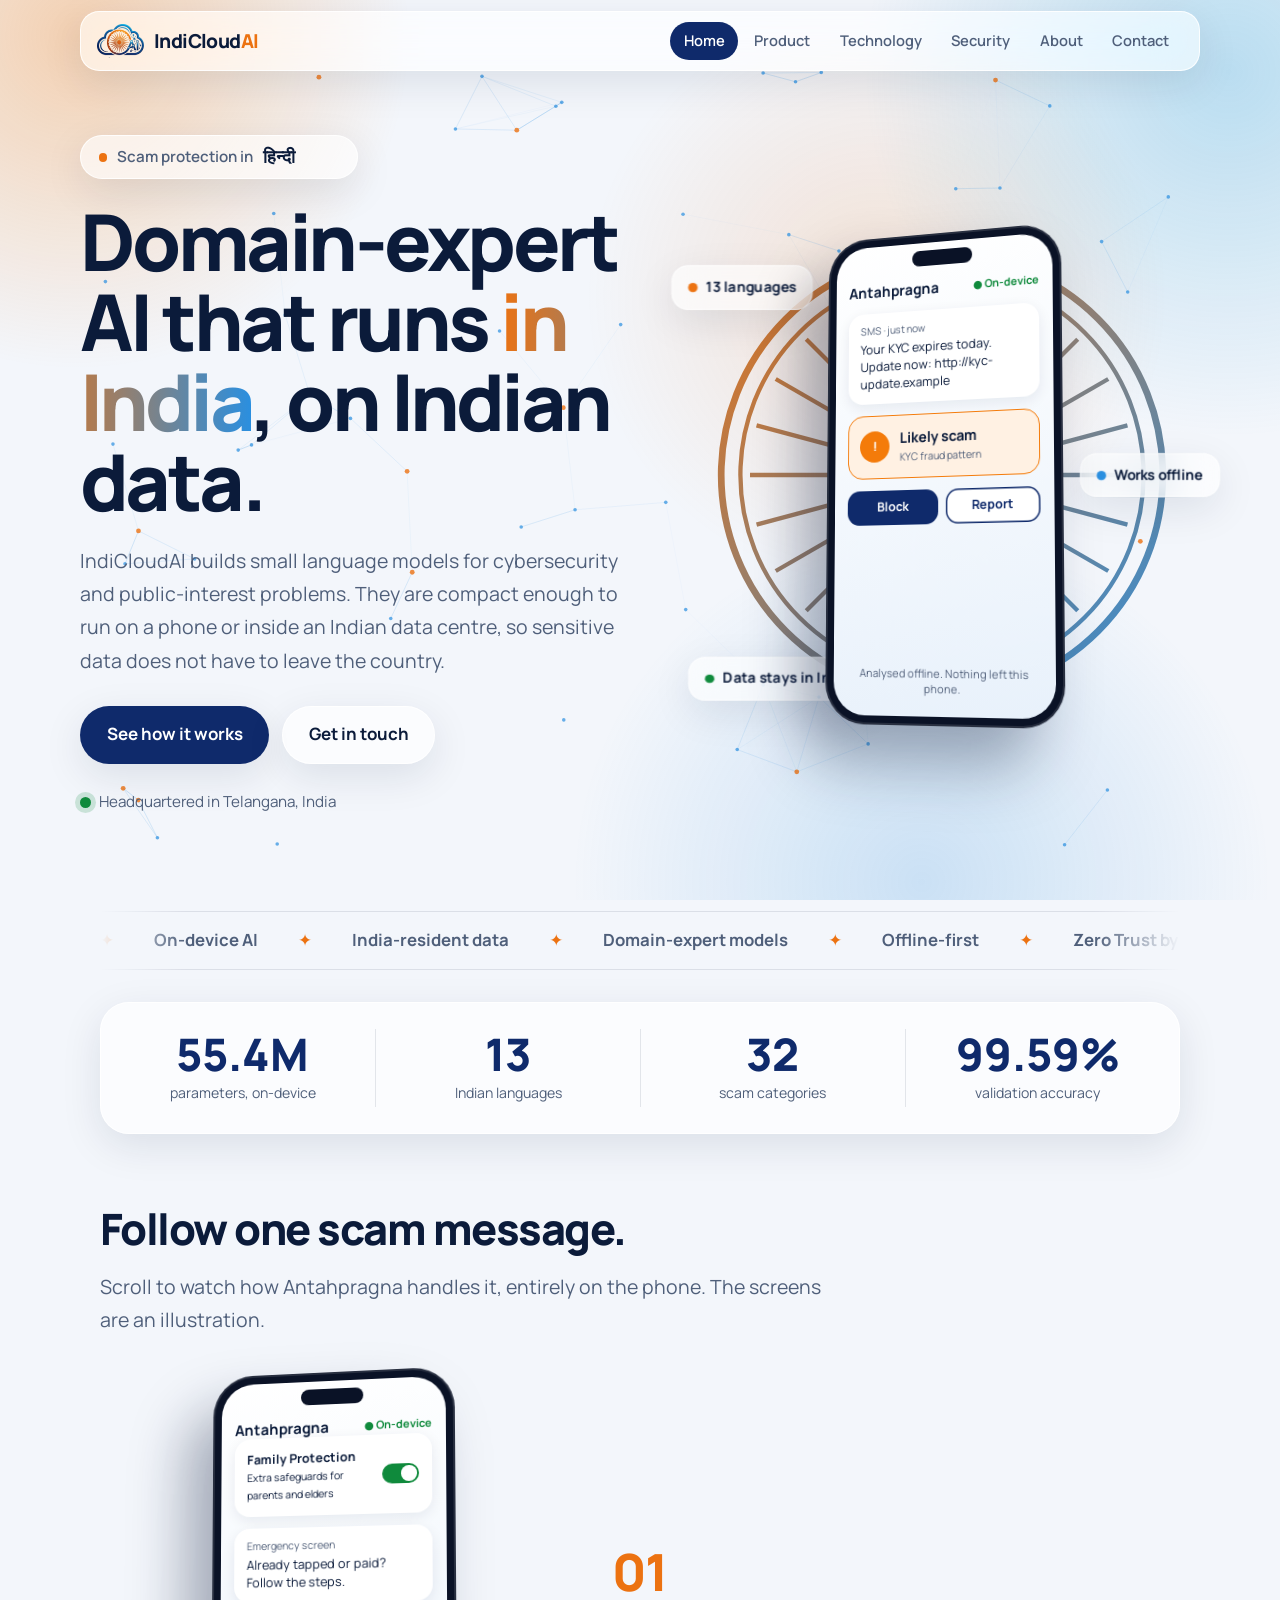
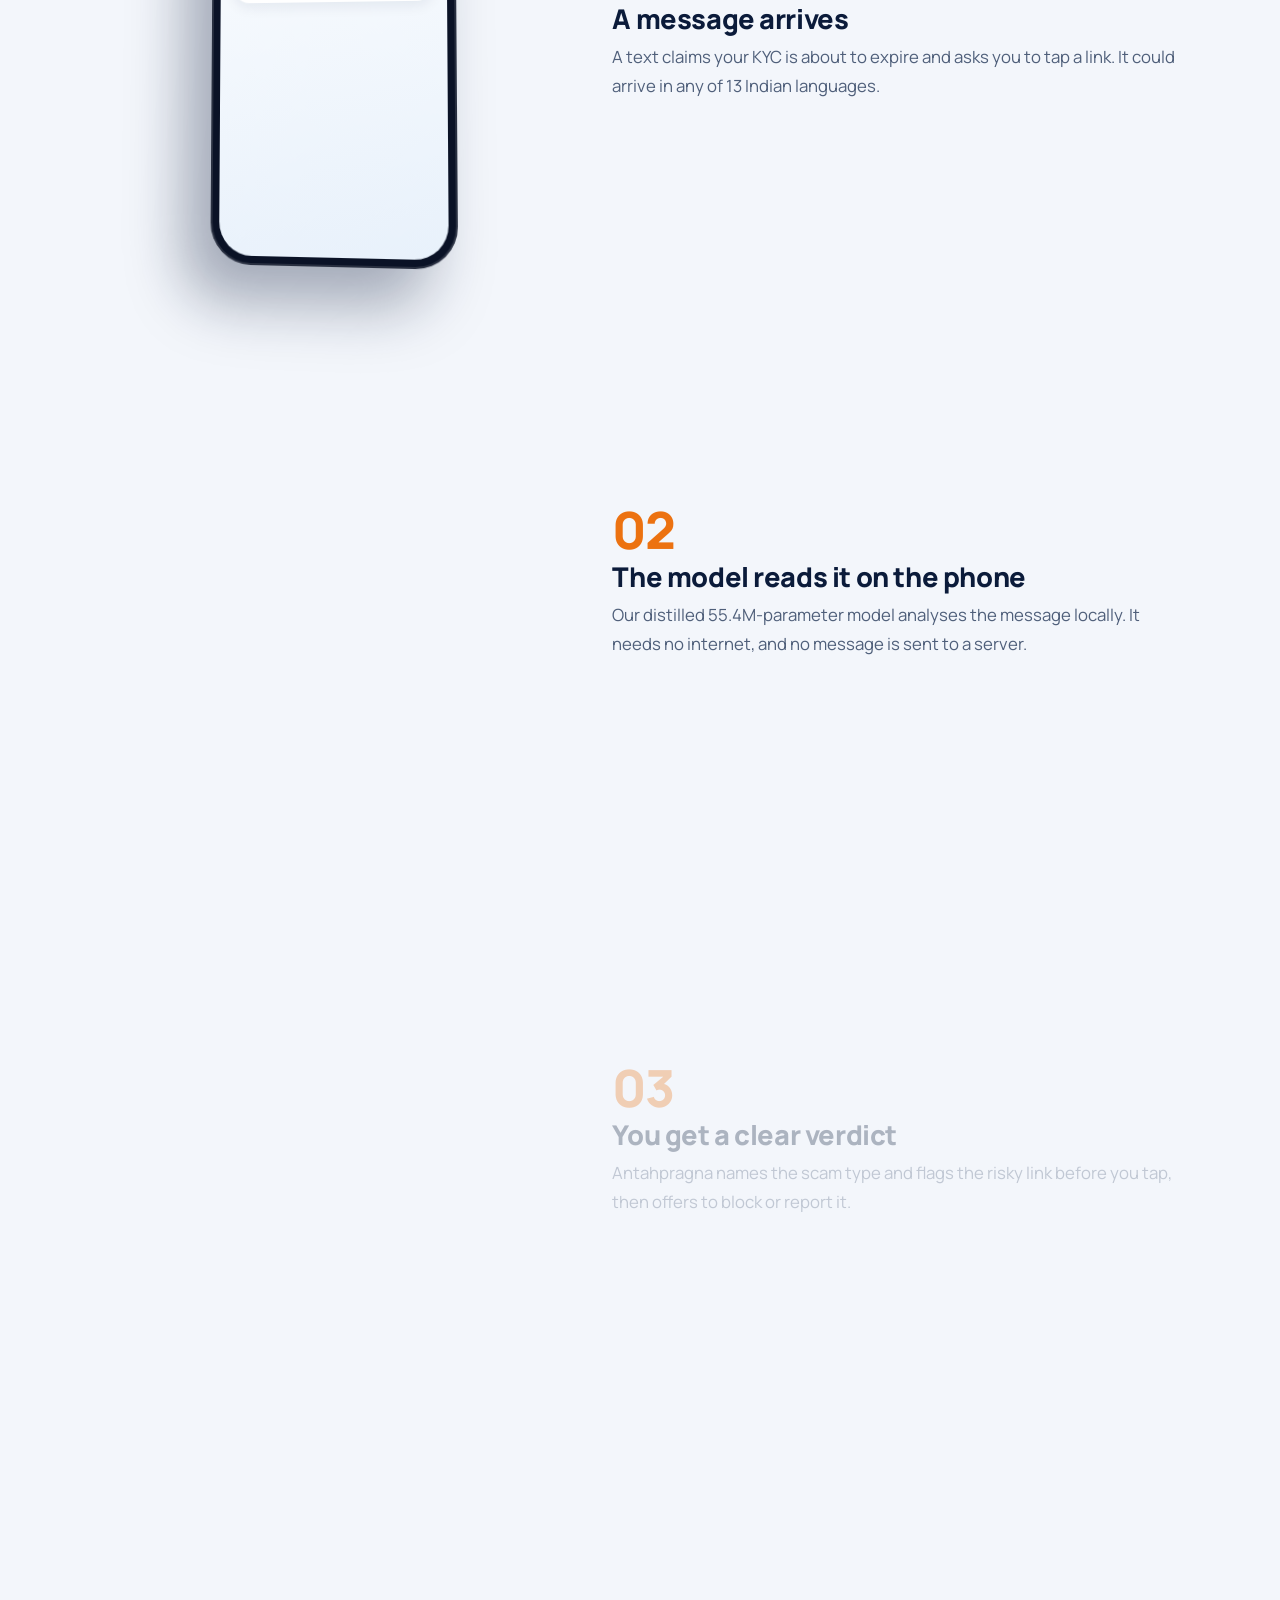
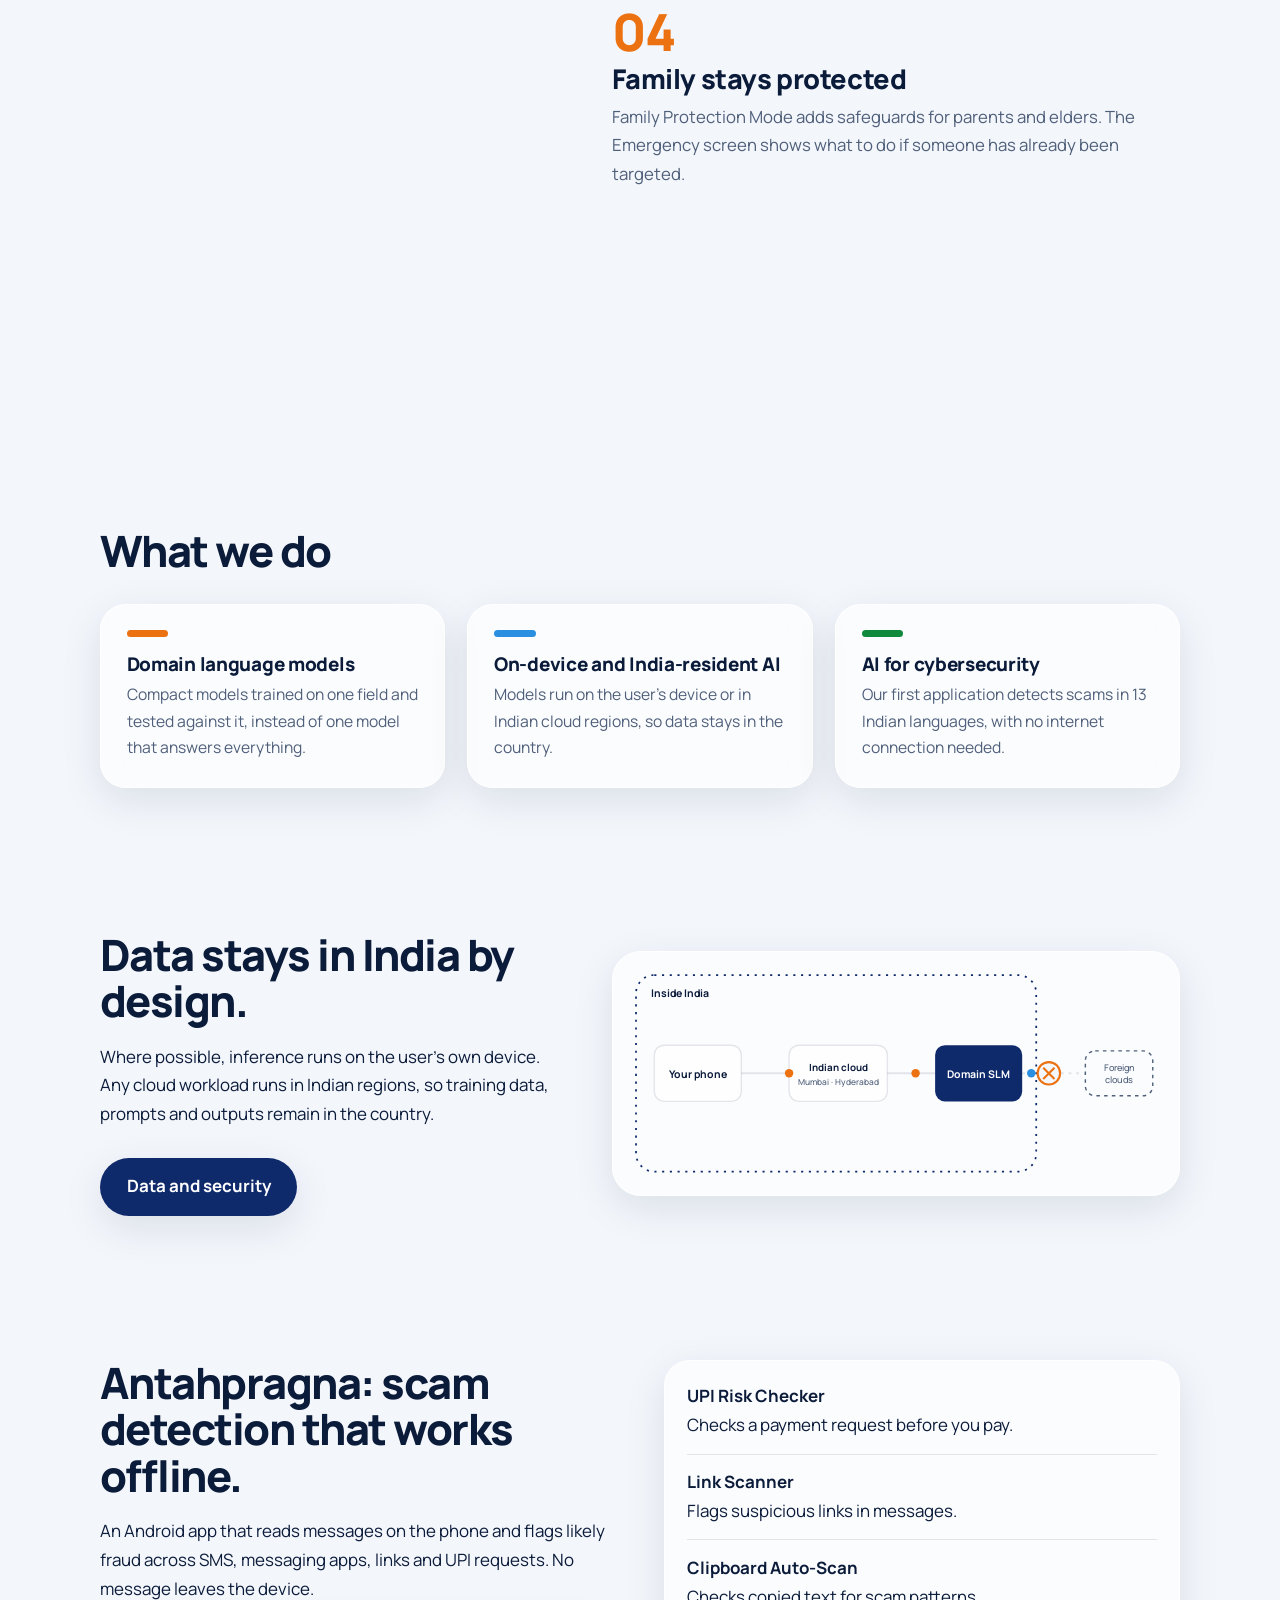
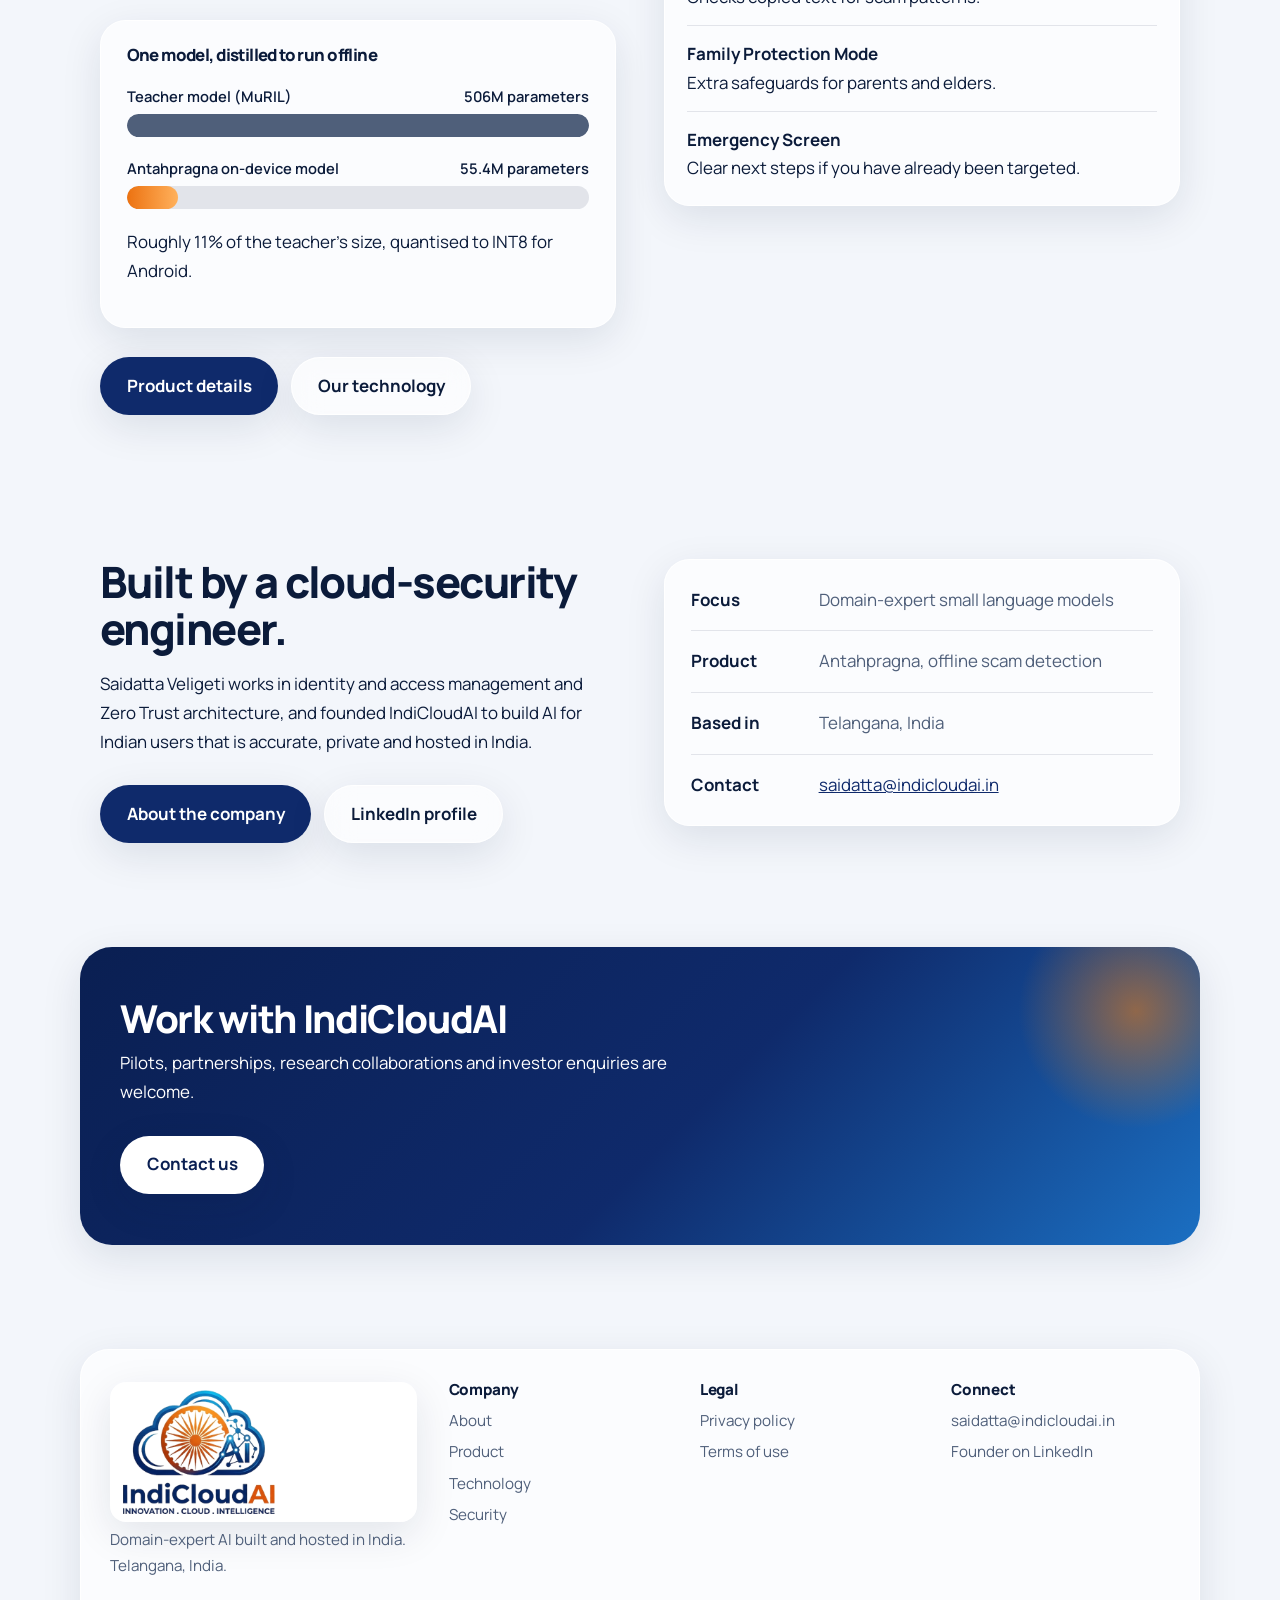
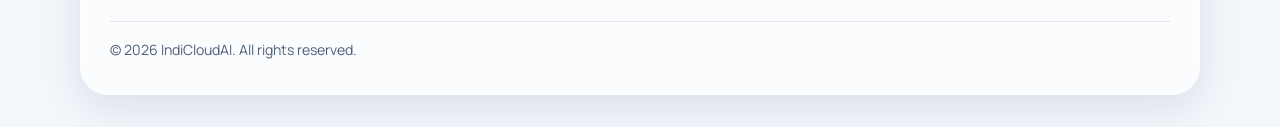
==== index.html @ ea692da9 "Add files via upload" ====
<!DOCTYPE html>
<html lang="en">
<head>
<meta charset="utf-8">
<meta name="viewport" content="width=device-width, initial-scale=1">
<title>IndiCloudAI — Domain-expert AI built and hosted in India</title>
<meta name="description" content="IndiCloudAI is a deep-tech startup in Telangana, India building small, domain-expert language models that run on-device and in India. Flagship product: Antahpragna, offline scam detection.">
<link rel="canonical" href="https://indicloudai.in/">
<meta property="og:image" content="https://indicloudai.in/og-image.png">
<meta name="twitter:card" content="summary_large_image">
<meta name="theme-color" content="#0f2a6b">
<meta property="og:type" content="website">
<meta property="og:site_name" content="IndiCloudAI">
<meta property="og:title" content="IndiCloudAI — Domain-expert AI built and hosted in India">
<meta property="og:description" content="IndiCloudAI is a deep-tech startup in Telangana, India building small, domain-expert language models that run on-device and in India. Flagship product: Antahpragna, offline scam detection.">
<meta property="og:url" content="https://indicloudai.in/">
<link rel="icon" type="image/png" href="favicon.png">
<link rel="apple-touch-icon" href="apple-touch-icon.png">
<link rel="preconnect" href="https://fonts.googleapis.com">
<link rel="preconnect" href="https://fonts.gstatic.com" crossorigin>
<link href="https://fonts.googleapis.com/css2?family=Manrope:wght@400;500;600;700;800&display=swap" rel="stylesheet">
<link rel="stylesheet" href="style.css">
<script type="application/ld+json">
{
 "@context": "https://schema.org",
 "@type": "Organization",
 "name": "IndiCloudAI",
 "url": "https://indicloudai.in/",
 "email": "saidatta@indicloudai.in",
 "description": "Deep-tech startup building domain-expert small language models that run on-device and in India.",
 "address": {
  "@type": "PostalAddress",
  "addressRegion": "Telangana",
  "addressCountry": "IN"
 },
 "founder": {
  "@type": "Person",
  "name": "Saidatta Veligeti",
  "jobTitle": "Founder",
  "sameAs": [
   "https://www.linkedin.com/in/saidatta-veligeti-666802217"
  ]
 },
 "sameAs": [
  "https://www.linkedin.com/in/saidatta-veligeti-666802217"
 ]
}
</script>
</head>
<body>
<a class="skip" href="#main">Skip to content</a>
<div id="prog" aria-hidden="true"></div>
<header><div class="wrap"><a class="logo" href="index.html"><img class="lm" src="logo-mark.png" alt="" width="46" height="33"><span class="wm">IndiCloud<i>AI</i></span></a><nav aria-label="Main"><a href="index.html" aria-current="page">Home</a><a href="products.html">Product</a><a href="technology.html">Technology</a><a href="security.html">Security</a><a href="about.html">About</a><a href="contact.html">Contact</a></nav></div></header>
<main id="main">
<div class="wrap hero"><canvas id="net" aria-hidden="true"></canvas><div>
<div class="rot">Scam protection in <b id="rot">हिन्दी</b></div>
<h1>Domain-expert AI that runs <span class="grad">in India</span>, on Indian data.</h1>
<p class="lead">IndiCloudAI builds small language models for cybersecurity and public-interest problems. They are compact enough to run on a phone or inside an Indian data centre, so sensitive data does not have to leave the country.</p>
<div class="btns"><a class="btn p" href="#story">See how it works</a><a class="btn" href="contact.html">Get in touch</a></div>
<div class="where"><i></i>Headquartered in Telangana, India</div></div>
<div class="stage" aria-hidden="true"><svg class="chakra" viewBox="0 0 100 100" fill="none" stroke="url(#cg)" stroke-width=".9" aria-hidden="true"><defs><linearGradient id="cg" gradientUnits="userSpaceOnUse" x1="0" y1="0" x2="100" y2="100"><stop offset="0" stop-color="#ec7211"/><stop offset="1" stop-color="#2a8fe0"/></linearGradient></defs><circle cx="50" cy="50" r="46" stroke-width="1.4"/><circle cx="50" cy="50" r="42"/><circle cx="50" cy="50" r="8" stroke-width="1.4"/><line x1="64.00" y1="50.00" x2="90.00" y2="50.00"/><line x1="63.52" y1="53.62" x2="88.64" y2="60.35"/><line x1="62.12" y1="57.00" x2="84.64" y2="70.00"/><line x1="59.90" y1="59.90" x2="78.28" y2="78.28"/><line x1="57.00" y1="62.12" x2="70.00" y2="84.64"/><line x1="53.62" y1="63.52" x2="60.35" y2="88.64"/><line x1="50.00" y1="64.00" x2="50.00" y2="90.00"/><line x1="46.38" y1="63.52" x2="39.65" y2="88.64"/><line x1="43.00" y1="62.12" x2="30.00" y2="84.64"/><line x1="40.10" y1="59.90" x2="21.72" y2="78.28"/><line x1="37.88" y1="57.00" x2="15.36" y2="70.00"/><line x1="36.48" y1="53.62" x2="11.36" y2="60.35"/><line x1="36.00" y1="50.00" x2="10.00" y2="50.00"/><line x1="36.48" y1="46.38" x2="11.36" y2="39.65"/><line x1="37.88" y1="43.00" x2="15.36" y2="30.00"/><line x1="40.10" y1="40.10" x2="21.72" y2="21.72"/><line x1="43.00" y1="37.88" x2="30.00" y2="15.36"/><line x1="46.38" y1="36.48" x2="39.65" y2="11.36"/><line x1="50.00" y1="36.00" x2="50.00" y2="10.00"/><line x1="53.62" y1="36.48" x2="60.35" y2="11.36"/><line x1="57.00" y1="37.88" x2="70.00" y2="15.36"/><line x1="59.90" y1="40.10" x2="78.28" y2="21.72"/><line x1="62.12" y1="43.00" x2="84.64" y2="30.00"/><line x1="63.52" y1="46.38" x2="88.64" y2="39.65"/></svg><div class="phone" id="phone"><div class="screen">
<div class="sbar"><b>Antahpragna</b><span class="live">● On-device</span></div>
<div class="msg"><small>SMS · just now</small><p>Your KYC expires today. Update now: http://kyc-update.example</p></div>
<div class="verdict"><span class="vi">!</span><div><strong>Likely scam</strong><small>KYC fraud pattern</small></div></div>
<div class="acts"><span>Block</span><span>Report</span></div>
<div class="foot">Analysed offline. Nothing left this phone.</div></div></div>
<div class="chip c1">13 languages</div><div class="chip c2">Works offline</div><div class="chip c3">Data stays in India</div></div></div>
<div class="wrap"><div class="tick" aria-hidden="true"><div><span>On-device AI</span><span>India-resident data</span><span>Domain-expert models</span><span>Offline-first</span><span>Zero Trust by design</span><span>13 Indian languages</span><span>Built in Telangana</span><span>DPDP Act aware</span><span>On-device AI</span><span>India-resident data</span><span>Domain-expert models</span><span>Offline-first</span><span>Zero Trust by design</span><span>13 Indian languages</span><span>Built in Telangana</span><span>DPDP Act aware</span></div></div>
<div class="metrics"><div><strong data-count="55.4" data-dec="1" data-suf="M">55.4M</strong><small>parameters, on-device</small></div><div><strong data-count="13">13</strong><small>Indian languages</small></div><div><strong data-count="32">32</strong><small>scam categories</small></div><div><strong data-count="99.68" data-dec="2" data-suf="%">99.68%</strong><small>validation accuracy</small></div></div></div>

<section id="story"><div class="wrap"><h2 class="h">Follow one scam message.</h2>
<p class="lead" style="margin-top:0">Scroll to watch how Antahpragna handles it, entirely on the phone. The screens are an illustration.</p>
<div class="sgrid"><div class="spin"><div class="phone sp" id="sphone" data-step="0"><div class="screen">
<div class="sbar"><b>Antahpragna</b><span class="live">● On-device</span></div>
<div class="layer l0"><span class="pill">Unknown sender</span><div class="msg"><small>SMS · 2 min ago</small><p>Your KYC expires today. Update now: http://kyc-update.example</p></div></div>
<div class="layer l1"><span class="pill">✈ Works offline</span><div class="msg scan"><small>Analysing on this device…</small><p>Your KYC expires today. Update now: http://kyc-update.example</p></div></div>
<div class="layer l2"><div class="verdict"><span class="vi">!</span><div><strong>Likely scam</strong><small>KYC fraud pattern</small></div></div><div class="msg"><small>Link check</small><p>Suspicious link. Do not open.</p></div><div class="acts"><span>Block</span><span>Report</span></div></div>
<div class="layer l3"><div class="tog"><div><strong>Family Protection</strong><br><small>Extra safeguards for parents and elders</small></div><i></i></div><div class="msg"><small>Emergency screen</small><p>Already tapped or paid? Follow the steps.</p></div></div>
</div></div></div>
<ol class="sl"><li data-i="0"><span class="n">01</span><h3>A message arrives</h3><p>A text claims your KYC is about to expire and asks you to tap a link. It could arrive in any of 13 Indian languages.</p></li>
<li data-i="1"><span class="n">02</span><h3>The model reads it on the phone</h3><p>Our distilled 55.4M-parameter model analyses the message locally. It needs no internet, and no message is sent to a server.</p></li>
<li data-i="2"><span class="n">03</span><h3>You get a clear verdict</h3><p>Antahpragna names the scam type and flags the risky link before you tap, then offers to block or report it.</p></li>
<li data-i="3"><span class="n">04</span><h3>Family stays protected</h3><p>Family Protection Mode adds safeguards for parents and elders. The Emergency screen shows what to do if someone has already been targeted.</p></li></ol></div></div></section>

<section><div class="wrap"><h2 class="h">What we do</h2>
<div class="cols"><div><h3>Domain language models</h3><p>Compact models trained on one field and tested against it, instead of one model that answers everything.</p></div>
<div><h3>On-device and India-resident AI</h3><p>Models run on the user’s device or in Indian cloud regions, so data stays in the country.</p></div>
<div><h3>AI for cybersecurity</h3><p>Our first application detects scams in 13 Indian languages, with no internet connection needed.</p></div></div></div></section>

<section><div class="wrap rdg"><div><h2 class="h">Data stays in India by design.</h2>
<p>Where possible, inference runs on the user’s own device. Any cloud workload runs in Indian regions, so training data, prompts and outputs remain in the country.</p>
<div class="btns"><a class="btn p" href="security.html">Data and security</a></div></div>
<div class="dia"><svg viewBox="0 0 760 300" role="img" aria-label="Data flows from the phone to an Indian cloud region and a domain model, all inside India. The path to foreign clouds is blocked.">
<rect x="10" y="10" width="570" height="280" rx="26" fill="none" stroke="var(--navy)" stroke-width="2.5" stroke-dasharray="3 8"/>
<text x="32" y="42" font-size="15">Inside India</text>
<rect x="36" y="110" width="124" height="80" rx="14" fill="var(--glass)" stroke="var(--line)" stroke-width="2"/><text x="98" y="156" font-size="15" text-anchor="middle">Your phone</text>
<rect x="228" y="110" width="140" height="80" rx="14" fill="var(--glass)" stroke="var(--line)" stroke-width="2"/><text x="298" y="146" font-size="14" text-anchor="middle">Indian cloud</text><text x="298" y="166" font-size="12" text-anchor="middle" class="s">Mumbai · Hyderabad</text>
<rect x="436" y="110" width="124" height="80" rx="14" fill="var(--navy)"/><text x="498" y="156" font-size="15" text-anchor="middle" style="fill:var(--on)">Domain SLM</text>
<path d="M160 150H228M368 150H436" stroke="var(--line)" stroke-width="3"/>
<circle r="6" fill="var(--saffron)"><animateMotion dur="2.2s" repeatCount="indefinite" path="M160 150H228"/></circle>
<circle r="6" fill="var(--saffron)"><animateMotion dur="2.2s" begin=".9s" repeatCount="indefinite" path="M368 150H436"/></circle>
<path d="M560 150H650" stroke="var(--line)" stroke-width="3" stroke-dasharray="4 7"/>
<circle r="6" fill="var(--sky)"><animateMotion dur="2.6s" repeatCount="indefinite" path="M545 150H578"/><animate attributeName="opacity" values="1;1;0" keyTimes="0;.85;1" dur="2.6s" repeatCount="indefinite"/></circle>
<circle cx="598" cy="150" r="16" fill="var(--bg)" stroke="var(--saffron)" stroke-width="3"/><path d="M590 142l16 16M606 142l-16 16" stroke="var(--saffron)" stroke-width="3"/>
<rect x="650" y="118" width="96" height="64" rx="14" fill="none" stroke="var(--muted)" stroke-width="2" stroke-dasharray="5 6"/><text x="698" y="146" font-size="13" text-anchor="middle" class="s">Foreign</text><text x="698" y="164" font-size="13" text-anchor="middle" class="s">clouds</text></svg></div></div></section>

<section><div class="wrap two"><div><h2 class="h">Antahpragna: scam detection that works offline.</h2>
<p>An Android app that reads messages on the phone and flags likely fraud across SMS, messaging apps, links and UPI requests. No message leaves the device.</p>
<div class="fig" role="img" aria-label="Bar chart: the teacher model has 506 million parameters; the Antahpragna on-device model has 55.4 million, about 11 percent of the size."><h2>One model, distilled to run offline</h2>
<div class="bar"><span>Teacher model (MuRIL)<span>506M parameters</span></span><div class="track"><span class="fill" style="width:100%"></span></div></div>
<div class="bar s"><span>Antahpragna on-device model<span>55.4M parameters</span></span><div class="track"><span class="fill" style="width:11%"></span></div></div>
<p>Roughly 11% of the teacher’s size, quantised to INT8 for Android.</p></div>
<div class="btns"><a class="btn p" href="products.html">Product details</a><a class="btn" href="technology.html">Our technology</a></div></div><ul class="feat"><li><strong>UPI Risk Checker</strong>Checks a payment request before you pay.</li><li><strong>Link Scanner</strong>Flags suspicious links in messages.</li><li><strong>Clipboard Auto-Scan</strong>Checks copied text for scam patterns.</li><li><strong>Family Protection Mode</strong>Extra safeguards for parents and elders.</li><li><strong>Emergency Screen</strong>Clear next steps if you have already been targeted.</li></ul></div></section>

<section><div class="wrap two"><div><h2 class="h">Built by a cloud-security engineer.</h2>
<p>Saidatta Veligeti works in identity and access management and Zero Trust architecture, and founded IndiCloudAI to build AI for Indian users that is accurate, private and hosted in India.</p>
<div class="btns"><a class="btn p" href="about.html">About the company</a><a class="btn" href="https://www.linkedin.com/in/saidatta-veligeti-666802217" rel="noopener" target="_blank">LinkedIn profile</a></div></div>
<dl style="grid-template-columns:8rem 1fr;margin-top:0"><dt>Focus</dt><dd>Domain-expert small language models</dd><dt>Product</dt><dd>Antahpragna, offline scam detection</dd><dt>Based in</dt><dd>Telangana, India</dd><dt>Contact</dt><dd><a href="mailto:saidatta@indicloudai.in">saidatta@indicloudai.in</a></dd></dl></div></section>

<section class="band"><div class="wrap"><h2>Work with IndiCloudAI</h2><p>Pilots, partnerships, research collaborations and investor enquiries are welcome.</p><div class="btns"><a class="btn" href="contact.html">Contact us</a></div></div></section>
</main>
<footer><div class="wrap">
<div class="fg">
<div><a class="ft-logo" href="index.html"><img src="logo.png" alt="IndiCloudAI: Innovation, Cloud, Intelligence" width="152" height="124"></a><p>Domain-expert AI built and hosted in India. Telangana, India.</p></div>
<div><h3>Company</h3><a href="about.html">About</a><a href="products.html">Product</a><a href="technology.html">Technology</a><a href="security.html">Security</a></div>
<div><h3>Legal</h3><a href="privacy.html">Privacy policy</a><a href="terms.html">Terms of use</a></div>
<div><h3>Connect</h3><a href="mailto:saidatta@indicloudai.in">saidatta@indicloudai.in</a><a href="https://www.linkedin.com/in/saidatta-veligeti-666802217" rel="noopener" target="_blank">Founder on LinkedIn</a></div>
</div>
<div class="fb">© <span id="y">2026</span> IndiCloudAI. All rights reserved.</div>
</div></footer>
<script>document.getElementById('y').textContent=new Date().getFullYear()</script>
<script src="site.js" defer></script>
</body>
</html>
---- style.css ----
:root{--bg:#f3f6fb;--ink:#0b1b3a;--muted:#4f5f7a;--glass:rgba(255,255,255,.62);--gb:rgba(255,255,255,.85);--line:rgba(11,27,58,.1);--navy:#0f2a6b;--navy2:#0a1f52;--sky:#2a8fe0;--saffron:#ec7211;--green:#0f8a3c;--on:#fff;--shadow:0 12px 40px rgba(11,27,58,.1);--n1:rgba(11,27,58,.13);--n2:rgba(255,255,255,.95);--a1:.3;--a2:.26;--a3:.2;--f:"Manrope",system-ui,-apple-system,"Segoe UI","Noto Sans Devanagari","Noto Sans Telugu",sans-serif}
@media (prefers-color-scheme:dark){:root{--bg:#060d1c;--ink:#edf3ff;--muted:#9fb1cf;--glass:rgba(22,36,66,.55);--gb:rgba(255,255,255,.14);--line:rgba(255,255,255,.1);--navy:#7db8ff;--navy2:#0d2a5c;--sky:#58b0ff;--saffron:#ff9a3d;--green:#4fd186;--on:#06142e;--shadow:0 12px 40px rgba(0,0,0,.5);--n1:rgba(0,0,0,.55);--n2:rgba(255,255,255,.06);--a1:.2;--a2:.2;--a3:.16}}
*{box-sizing:border-box}
html{scroll-behavior:smooth;scroll-padding-top:5.5rem}
body{margin:0;background:var(--bg);color:var(--ink);font:400 1.06rem/1.7 var(--f);overflow-x:hidden}
body::before{content:"";position:fixed;inset:0;z-index:-1;background:radial-gradient(42vmax 42vmax at 6% 4%,rgba(244,123,10,var(--a1)),transparent 62%),radial-gradient(46vmax 46vmax at 96% 8%,rgba(22,150,210,var(--a2)),transparent 62%),radial-gradient(44vmax 44vmax at 72% 98%,rgba(42,143,224,var(--a3)),transparent 62%)}
a{color:var(--navy)}
:focus-visible{outline:3px solid var(--saffron);outline-offset:3px}
.skip{position:absolute;left:-999px;top:0;background:var(--navy);color:var(--on);padding:.6rem 1rem;z-index:30}
.skip:focus{left:0}
.wrap{max-width:70rem;margin:0 auto;padding:0 1.25rem}
h1,h2,h3{margin:0;line-height:1.08;letter-spacing:-.035em;font-weight:800}
h3{font-size:1.18rem;letter-spacing:-.015em}
p{margin:0 0 1rem;max-width:62ch}
header{position:sticky;top:.7rem;z-index:20;margin:.7rem auto 0;width:calc(100% - 1.4rem);max-width:70rem;background:var(--glass);border:1px solid var(--gb);border-radius:1.2rem;box-shadow:var(--shadow);-webkit-backdrop-filter:blur(20px) saturate(170%);backdrop-filter:blur(20px) saturate(170%)}
header .wrap{display:flex;justify-content:space-between;align-items:center;gap:.6rem 1rem;min-height:3.6rem;flex-wrap:wrap;padding:.3rem 1rem}
.logo{display:flex;align-items:center;gap:.6rem;font-weight:800;font-size:1.15rem;color:var(--ink);text-decoration:none;letter-spacing:-.02em}
.mark{width:1.9rem;height:1.9rem;border-radius:.6rem;background:linear-gradient(135deg,var(--saffron),#fff 50%,var(--green));color:#0f2a6b;display:grid;place-items:center;font-weight:800;box-shadow:inset 0 0 0 1.5px rgba(11,61,145,.35)}
nav{display:flex;flex-wrap:wrap;gap:.15rem}
nav a{color:var(--muted);text-decoration:none;font-weight:600;font-size:.92rem;padding:.4rem .85rem;border-radius:2rem}
nav a:hover{color:var(--ink);background:var(--line)}
nav a[aria-current=page]{color:var(--on);background:var(--navy)}
.hero{display:grid;grid-template-columns:1.05fr .95fr;gap:2rem;align-items:center;padding:4rem 0 3rem}
.hero h1{font-size:clamp(2.6rem,6.4vw,4.9rem);line-height:1.02;letter-spacing:-.045em}
.grad{background:linear-gradient(90deg,var(--saffron),var(--sky));-webkit-background-clip:text;background-clip:text;color:transparent}
.lead{font-size:1.22rem;color:var(--muted);margin-top:1.4rem}
.ph{padding:4rem 0 2.2rem}
.ph h1{font-size:clamp(2.2rem,5.2vw,3.6rem);max-width:19ch}
.btns{display:flex;gap:.8rem;flex-wrap:wrap;margin-top:1.8rem}
.btn{font-weight:700;padding:.85rem 1.6rem;border-radius:3rem;text-decoration:none;color:var(--ink);background:var(--glass);border:1px solid var(--gb);box-shadow:var(--shadow);display:inline-block;-webkit-backdrop-filter:blur(14px);backdrop-filter:blur(14px);transition:transform .2s}
.btn:hover{transform:translateY(-2px)}
.btn.p{background:var(--navy);color:var(--on);border-color:transparent}
.where{margin-top:1.6rem;font-size:.95rem;color:var(--muted);display:flex;align-items:center;gap:.5rem}
.where i{width:.7rem;height:.7rem;border-radius:50%;background:var(--green);box-shadow:0 0 0 5px rgba(15,138,60,.18)}
.stage{position:relative;perspective:1400px;display:grid;place-items:center;min-height:33rem}
.phone{--rx:6deg;--ry:-18deg;width:15.5rem;height:31rem;border-radius:2.6rem;background:#0a1226;padding:.55rem;transform:rotateX(var(--rx)) rotateY(var(--ry));transform-style:preserve-3d;box-shadow:-28px 36px 60px rgba(11,27,58,.35),inset 0 0 0 2px rgba(255,255,255,.12);transition:transform .25s ease-out;animation:float 6s ease-in-out infinite}
@keyframes float{50%{translate:0 -10px}}
.screen{height:100%;border-radius:2.1rem;background:linear-gradient(170deg,#fff,#e8f1fb);color:#0b1b3a;padding:1.2rem .9rem;display:flex;flex-direction:column;gap:.75rem;font-size:.8rem;line-height:1.4;overflow:hidden;position:relative}
.screen::before{content:"";position:absolute;top:.5rem;left:50%;width:4rem;height:1rem;margin-left:-2rem;border-radius:1rem;background:#0a1226}
.sbar{display:flex;justify-content:space-between;align-items:center;margin-top:1.1rem}
.sbar b{font-size:.95rem}
.live{color:#0f8a3c;font-weight:700;font-size:.7rem}
.msg{background:#fff;border-radius:1rem;padding:.7rem .8rem;box-shadow:0 4px 14px rgba(11,27,58,.08)}
.msg small{color:#51607a;display:block;margin-bottom:.2rem}
.msg p{margin:0;font-size:.8rem}
.verdict{display:flex;gap:.7rem;align-items:center;background:#fff1e3;border:1.5px solid #f47b0a;border-radius:1rem;padding:.75rem}
.verdict .vi{width:2rem;height:2rem;border-radius:50%;background:#f47b0a;color:#fff;display:grid;place-items:center;font-weight:800;flex:none}
.verdict strong{display:block;font-size:.92rem}
.verdict small{color:#51607a}
.acts{display:flex;gap:.5rem}
.acts span{flex:1;text-align:center;padding:.55rem;border-radius:.8rem;background:#0f2a6b;color:#fff;font-weight:700}
.acts span+span{background:#fff;color:#0f2a6b;box-shadow:inset 0 0 0 1.5px #0f2a6b}
.foot{margin-top:auto;text-align:center;color:#51607a;font-size:.7rem}
.chip{position:absolute;background:var(--glass);border:1px solid var(--gb);border-radius:1rem;padding:.55rem .95rem;font-weight:700;font-size:.85rem;box-shadow:var(--shadow);-webkit-backdrop-filter:blur(16px);backdrop-filter:blur(16px);transform:translateZ(60px)}
.chip::before{content:"";display:inline-block;width:.55rem;height:.55rem;border-radius:50%;margin-right:.5rem;background:var(--saffron)}
.c1{top:12%;left:0}.c2{top:46%;right:-.5rem}.c2::before{background:var(--sky)}.c3{bottom:9%;left:1rem}.c3::before{background:var(--green)}
.langs{display:flex;flex-wrap:wrap;gap:.6rem;padding-bottom:3rem}
.langs span{background:var(--glass);border:1px solid var(--gb);border-radius:3rem;padding:.35rem 1rem;font-weight:600;color:var(--muted);box-shadow:var(--shadow)}
.fig{background:var(--glass);border:1px solid var(--gb);border-radius:1.6rem;padding:1.6rem;box-shadow:var(--shadow)}
.fig h2{font-size:1.05rem;margin-bottom:1.2rem}
.bar{margin-bottom:1.2rem}
.bar>span{display:flex;justify-content:space-between;gap:1rem;font-size:.92rem;margin-bottom:.35rem;font-weight:600}
.track{height:1.4rem;border-radius:1rem;background:var(--line);overflow:hidden}
.fill{display:block;height:100%;border-radius:1rem;background:var(--muted)}
.bar.s .fill{background:linear-gradient(90deg,var(--saffron),#ffb15c)}
section{padding:4.5rem 0}
section.t{background:none}
h2.h{font-size:clamp(1.8rem,4vw,2.7rem);max-width:21ch;margin-bottom:1.1rem}
.two{display:grid;grid-template-columns:1fr 1fr;gap:3rem;align-items:start}
.cols{display:grid;grid-template-columns:repeat(3,1fr);gap:1.4rem;margin-top:1.8rem}
.cols>div,.steps li{background:var(--glass);border:1px solid var(--gb);border-radius:1.6rem;padding:1.6rem;box-shadow:var(--shadow);-webkit-backdrop-filter:blur(16px);backdrop-filter:blur(16px)}
.cols>div::before{content:"";display:block;width:2.6rem;height:.4rem;border-radius:1rem;background:var(--saffron);margin-bottom:1.1rem}
.cols>div:nth-child(2)::before{background:var(--sky)}.cols>div:nth-child(3)::before{background:var(--green)}
.cols h3{margin-bottom:.4rem}
.cols p{color:var(--muted);font-size:.98rem;margin:0}
.stats{display:grid;grid-template-columns:repeat(3,1fr);gap:1rem;margin-top:1.6rem}
.stats>div{background:var(--bg);border-radius:1.2rem;padding:1rem .8rem;text-align:center;box-shadow:7px 7px 16px var(--n1),-7px -7px 16px var(--n2)}
.stats strong{display:block;font-size:1.7rem;font-weight:800;color:var(--navy)}
.stats small{font-size:.82rem;color:var(--muted);line-height:1.3;display:block}
.feat{list-style:none;padding:.5rem 1.4rem;margin:0;background:var(--glass);border:1px solid var(--gb);border-radius:1.6rem;box-shadow:var(--shadow)}
.feat li{padding:.85rem 0;border-bottom:1px solid var(--line)}
.feat li:last-child{border:0}
.feat strong{display:block}
.steps{list-style:none;padding:0;margin:2rem 0 0;display:grid;grid-template-columns:repeat(4,1fr);gap:1.1rem;counter-reset:s}
.steps li{counter-increment:s}
.steps li::before{content:counter(s);display:grid;place-items:center;width:2.2rem;height:2.2rem;border-radius:50%;background:var(--navy);color:var(--on);font-weight:800;margin-bottom:.8rem}
.steps strong{display:block;font-size:1.08rem;margin-bottom:.3rem}
.steps span{font-size:.95rem;color:var(--muted)}
dl{margin:1.4rem 0 0;display:grid;grid-template-columns:14rem 1fr;gap:0;background:var(--glass);border:1px solid var(--gb);border-radius:1.6rem;box-shadow:var(--shadow);padding:.6rem 1.6rem}
dt,dd{padding:1rem 0;border-bottom:1px solid var(--line)}
dt:nth-last-of-type(1),dt:nth-last-of-type(1)+dd{border:0}
dt{font-weight:700;padding-right:1.5rem}
dd{margin:0;color:var(--muted)}
.scroll{overflow-x:auto;margin-top:1.4rem;background:var(--glass);border:1px solid var(--gb);border-radius:1.6rem;box-shadow:var(--shadow);padding:.4rem 1rem}
table{border-collapse:collapse;width:100%;font-size:.98rem}
th,td{text-align:left;padding:.85rem .7rem;border-bottom:1px solid var(--line);vertical-align:top}
tr:last-child>*{border:0}
th{font-weight:700}
.founder{display:grid;grid-template-columns:auto 1fr;gap:1.8rem;align-items:start}
.badge{width:6rem;height:6rem;border-radius:50%;background:linear-gradient(135deg,var(--saffron),var(--navy) 55%,var(--green));color:#fff;display:grid;place-items:center;font-weight:800;font-size:2.4rem;box-shadow:var(--shadow)}
.tags{display:flex;flex-wrap:wrap;gap:.5rem;margin:.6rem 0 1.2rem}
.tags span{background:var(--glass);border:1px solid var(--gb);border-radius:2rem;padding:.25rem .9rem;font-size:.88rem;color:var(--muted)}
section.band{padding:2rem 0 4rem}
.band .wrap{background:linear-gradient(135deg,#0a1f52,#0f2a6b 55%,#1b6fc2);color:#fff;border-radius:2rem;padding:3.2rem 2.5rem;width:calc(100% - 1.4rem);box-shadow:var(--shadow);position:relative;overflow:hidden}
.band .wrap::after{content:"";position:absolute;right:-4rem;top:-4rem;width:16rem;height:16rem;border-radius:50%;background:radial-gradient(circle,rgba(244,123,10,.55),transparent 65%)}
.band h2{font-size:clamp(1.7rem,3.6vw,2.4rem);margin-bottom:.6rem;position:relative}
.band p,.band .btns{position:relative}
.band .btn{background:#fff;color:#0a1f52;border-color:transparent}
.doc{max-width:46rem;background:var(--glass);border:1px solid var(--gb);border-radius:1.6rem;box-shadow:var(--shadow);padding:2.5rem 2rem;margin:3rem auto}
.doc h2{font-size:1.25rem;margin:2rem 0 .4rem}
.doc.ph h1{font-size:2.2rem}
.m{color:var(--muted);font-size:.95rem}
footer{padding:2.5rem 0 2rem;font-size:.95rem;color:var(--muted)}
footer .wrap{background:var(--glass);border:1px solid var(--gb);border-radius:1.8rem;padding:2rem 1.8rem;width:calc(100% - 1.4rem);box-shadow:var(--shadow)}
.fg{display:grid;grid-template-columns:1.4fr 1fr 1fr 1fr;gap:2rem}
.fg h3{font-size:.95rem;color:var(--ink);margin-bottom:.6rem}
.fg a{display:block;color:var(--muted);text-decoration:none;margin-bottom:.35rem}
.fg a:hover{color:var(--navy)}
.fb{margin-top:1.6rem;padding-top:1rem;border-top:1px solid var(--line);font-size:.88rem}
.rv{opacity:0;transform:translateY(24px);transition:opacity .7s ease,transform .7s ease}
.rv.in{opacity:1;transform:none}
.rv.in.done{transition:transform .15s ease-out,opacity .3s}
@media (max-width:900px){.hero,.two{grid-template-columns:1fr;gap:1.5rem}.cols{grid-template-columns:1fr}.steps{grid-template-columns:1fr 1fr}dl{grid-template-columns:1fr;padding:.4rem 1.2rem}dt{border:0;padding-bottom:0}dd{padding-top:.2rem}.founder{grid-template-columns:1fr}.fg{grid-template-columns:1fr 1fr}.stage{min-height:30rem}.band .wrap{padding:2.4rem 1.5rem}}
@media (max-width:520px){.steps{grid-template-columns:1fr}.c2{right:0}}
@media (prefers-reduced-motion:reduce){.phone{animation:none}.rv{opacity:1;transform:none;transition:none}html{scroll-behavior:auto}}

.logo .lm{height:2.1rem;width:auto;display:block}
.wm{font-weight:800;letter-spacing:-.03em;font-size:1.2rem;color:var(--ink)}
.wm i{font-style:normal;color:var(--saffron)}
.ft-logo{display:inline-block;background:#fff;border-radius:1rem;padding:.5rem .8rem;margin-bottom:1rem;box-shadow:var(--shadow)}
.ft-logo img{display:block;width:9.5rem;height:auto}
#prog{position:fixed;top:0;left:0;height:3px;width:100%;transform-origin:left;transform:scaleX(0);background:linear-gradient(90deg,var(--saffron),var(--sky));z-index:50}
.hero{position:relative;isolation:isolate}
#net{position:absolute;inset:0;width:100%;height:100%;z-index:-1;pointer-events:none}
.hero::before{content:"";position:absolute;inset:-2rem;z-index:-1;background:radial-gradient(26rem 26rem at var(--mx,70%) var(--my,30%),rgba(236,114,17,.16),transparent 70%);pointer-events:none}
.rot{display:inline-flex;align-items:center;gap:.6rem;background:var(--glass);border:1px solid var(--gb);border-radius:3rem;padding:.4rem 1.1rem;font-weight:600;font-size:.95rem;color:var(--muted);box-shadow:var(--shadow);margin-bottom:1.4rem}
.rot::before{content:"";width:.55rem;height:.55rem;border-radius:50%;background:var(--saffron)}
.rot b{color:var(--ink);font-size:1.1rem;display:inline-block;min-width:4.8rem;transition:opacity .3s,transform .3s}
.rot b.out{opacity:0;transform:translateY(8px)}
.hero>div:first-of-type>*{animation:up .8s both}
.hero>div:first-of-type>:nth-child(2){animation-delay:.08s}.hero>div:first-of-type>:nth-child(3){animation-delay:.16s}.hero>div:first-of-type>:nth-child(4){animation-delay:.24s}.hero>div:first-of-type>:nth-child(5){animation-delay:.32s}
@keyframes up{from{opacity:0;transform:translateY(20px)}}
.chakra{position:absolute;inset:0;margin:auto;width:min(30rem,118%);height:auto;aspect-ratio:1;animation:spin 80s linear infinite}
@keyframes spin{to{transform:rotate(360deg)}}
.phone{position:relative;z-index:1}
.metrics{display:grid;grid-template-columns:repeat(4,1fr);background:var(--glass);border:1px solid var(--gb);border-radius:1.8rem;box-shadow:var(--shadow);padding:1.6rem .6rem;text-align:center}
.metrics strong{font-size:clamp(1.8rem,4vw,2.8rem);font-weight:800;color:var(--navy);display:block;line-height:1.1}
.metrics small{color:var(--muted);font-size:.88rem}
.metrics>div+div{border-left:1px solid var(--line)}
.tick{overflow:hidden;margin:3rem 0 2rem;border-block:1px solid var(--line);padding:.9rem 0;-webkit-mask:linear-gradient(90deg,transparent,#000 8%,#000 92%,transparent);mask:linear-gradient(90deg,transparent,#000 8%,#000 92%,transparent)}
.tick div{display:flex;gap:2.5rem;width:max-content;animation:mq 34s linear infinite}
.tick span{font-weight:700;font-size:1.05rem;color:var(--muted);white-space:nowrap}
.tick span::before{content:"\2726";color:var(--saffron);margin-right:2.5rem}
@keyframes mq{to{transform:translateX(-50%)}}
.sgrid{display:grid;grid-template-columns:.9fr 1.1fr;gap:3rem;align-items:start;margin-top:1rem}
.spin{position:sticky;top:6rem;display:grid;place-items:center;perspective:1200px;padding:1rem 0}
.sp{--rx:4deg;--ry:-10deg;animation:none}
.layer{position:absolute;left:.9rem;right:.9rem;top:3.6rem;bottom:.9rem;display:flex;flex-direction:column;gap:.75rem;opacity:0;transform:translateY(14px);transition:opacity .5s,transform .5s;pointer-events:none}
[data-step="0"] .l0,[data-step="1"] .l1,[data-step="2"] .l2,[data-step="3"] .l3{opacity:1;transform:none}
.sl{list-style:none;margin:0;padding:0}
.sl li{min-height:62vh;display:flex;flex-direction:column;justify-content:center;opacity:.3;transition:opacity .4s}
.sl li.on{opacity:1}
.sl .n{font-weight:800;font-size:3.2rem;color:var(--saffron);line-height:1;letter-spacing:-.04em}
.sl h3{font-size:1.7rem;margin:.4rem 0 .6rem}
.sl p{color:var(--muted);font-size:1.05rem}
.scan{position:relative;overflow:hidden}
.scan::after{content:"";position:absolute;left:0;right:0;height:40%;top:-40%;background:linear-gradient(180deg,transparent,rgba(42,143,224,.4),transparent);animation:scan 1.6s linear infinite}
@keyframes scan{to{top:100%}}
.pill{display:inline-block;background:#e3eefb;color:#0f2a6b;border-radius:2rem;padding:.25rem .7rem;font-weight:700;font-size:.72rem;align-self:flex-start}
.tog{display:flex;justify-content:space-between;align-items:center;gap:.6rem;background:#fff;border-radius:1rem;padding:.8rem;box-shadow:0 4px 14px rgba(11,27,58,.08)}
.tog i{flex:none;width:2.3rem;height:1.25rem;border-radius:1rem;background:#0f8a3c;position:relative}
.tog i::after{content:"";position:absolute;right:.15rem;top:.15rem;width:.95rem;height:.95rem;border-radius:50%;background:#fff}
.rdg{display:grid;grid-template-columns:.9fr 1.1fr;gap:3rem;align-items:center}
.dia{background:var(--glass);border:1px solid var(--gb);border-radius:1.8rem;box-shadow:var(--shadow);padding:1rem}
.dia svg{width:100%;height:auto;display:block}
.dia text{font-family:var(--f);fill:var(--ink);font-weight:700}
.dia .s{fill:var(--muted);font-weight:500}
.fig.rv .fill{transform:scaleX(0);transform-origin:left;transition:transform 1.3s cubic-bezier(.2,.8,.2,1) .3s}
.fig.rv.in .fill{transform:none}
.steps li{position:relative}
.logo-wall{display:flex;justify-content:center}
@media (max-width:900px){.sgrid,.rdg{grid-template-columns:1fr}.spin{position:static}.sl li{min-height:auto;padding:1rem 0;opacity:.5}.sl .n{font-size:2.2rem}.sl h3{font-size:1.35rem}.metrics{grid-template-columns:1fr 1fr;row-gap:1.4rem}.metrics>div:nth-child(3){border-left:0}}
@media (prefers-reduced-motion:reduce){.chakra,.tick div,.scan::after,.hero>div>*{animation:none}}
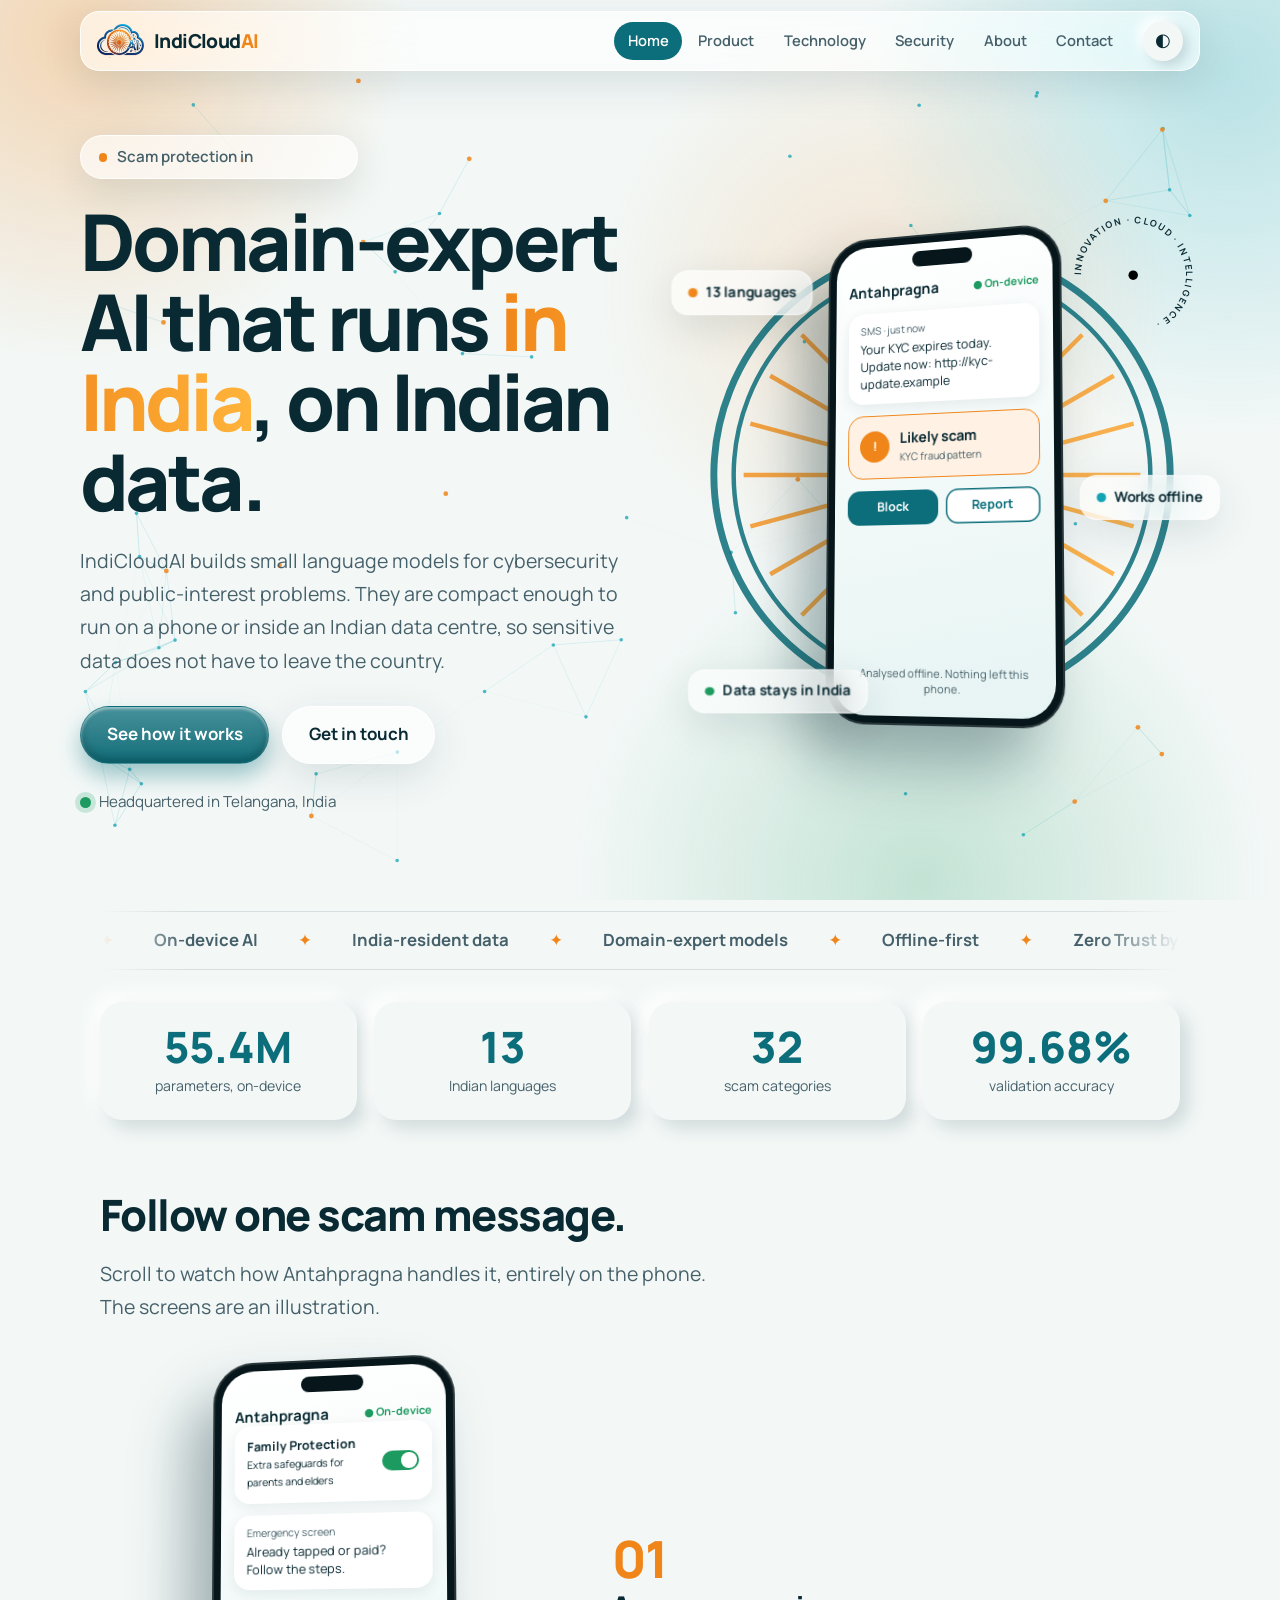
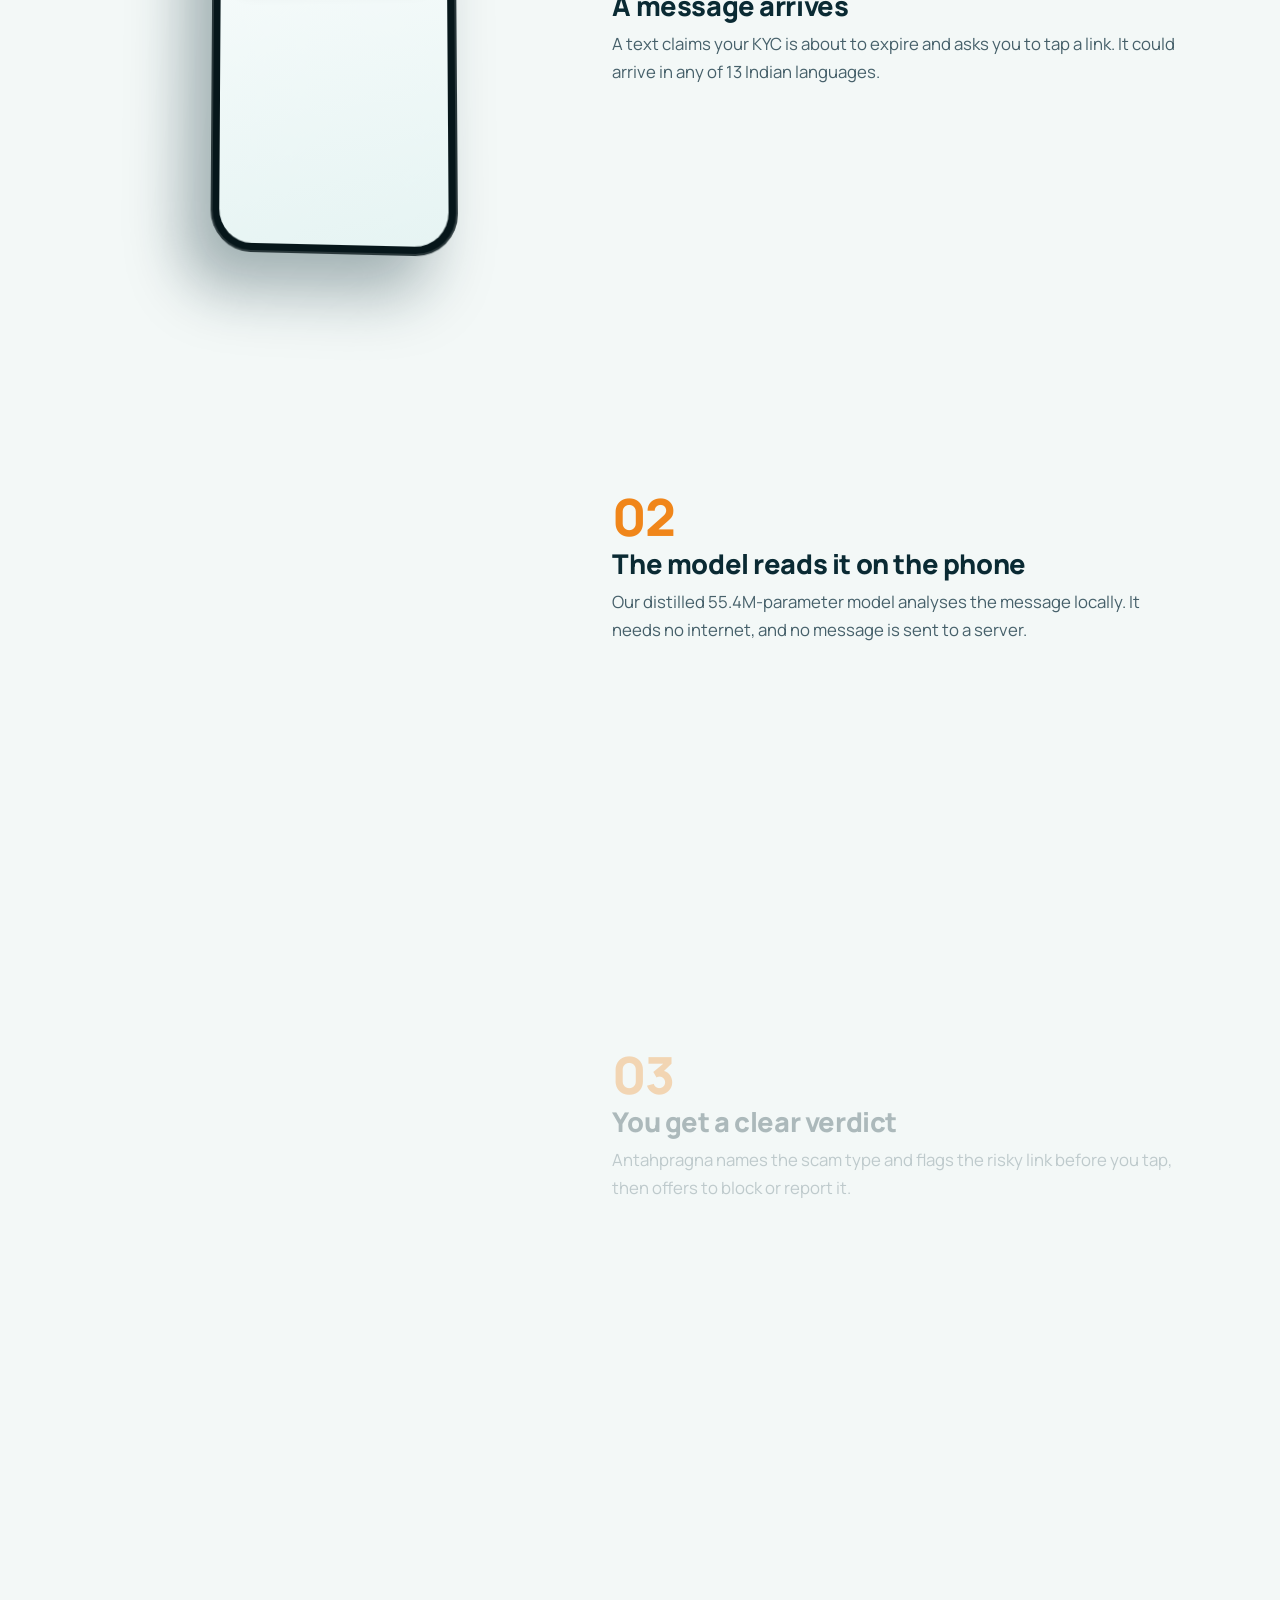
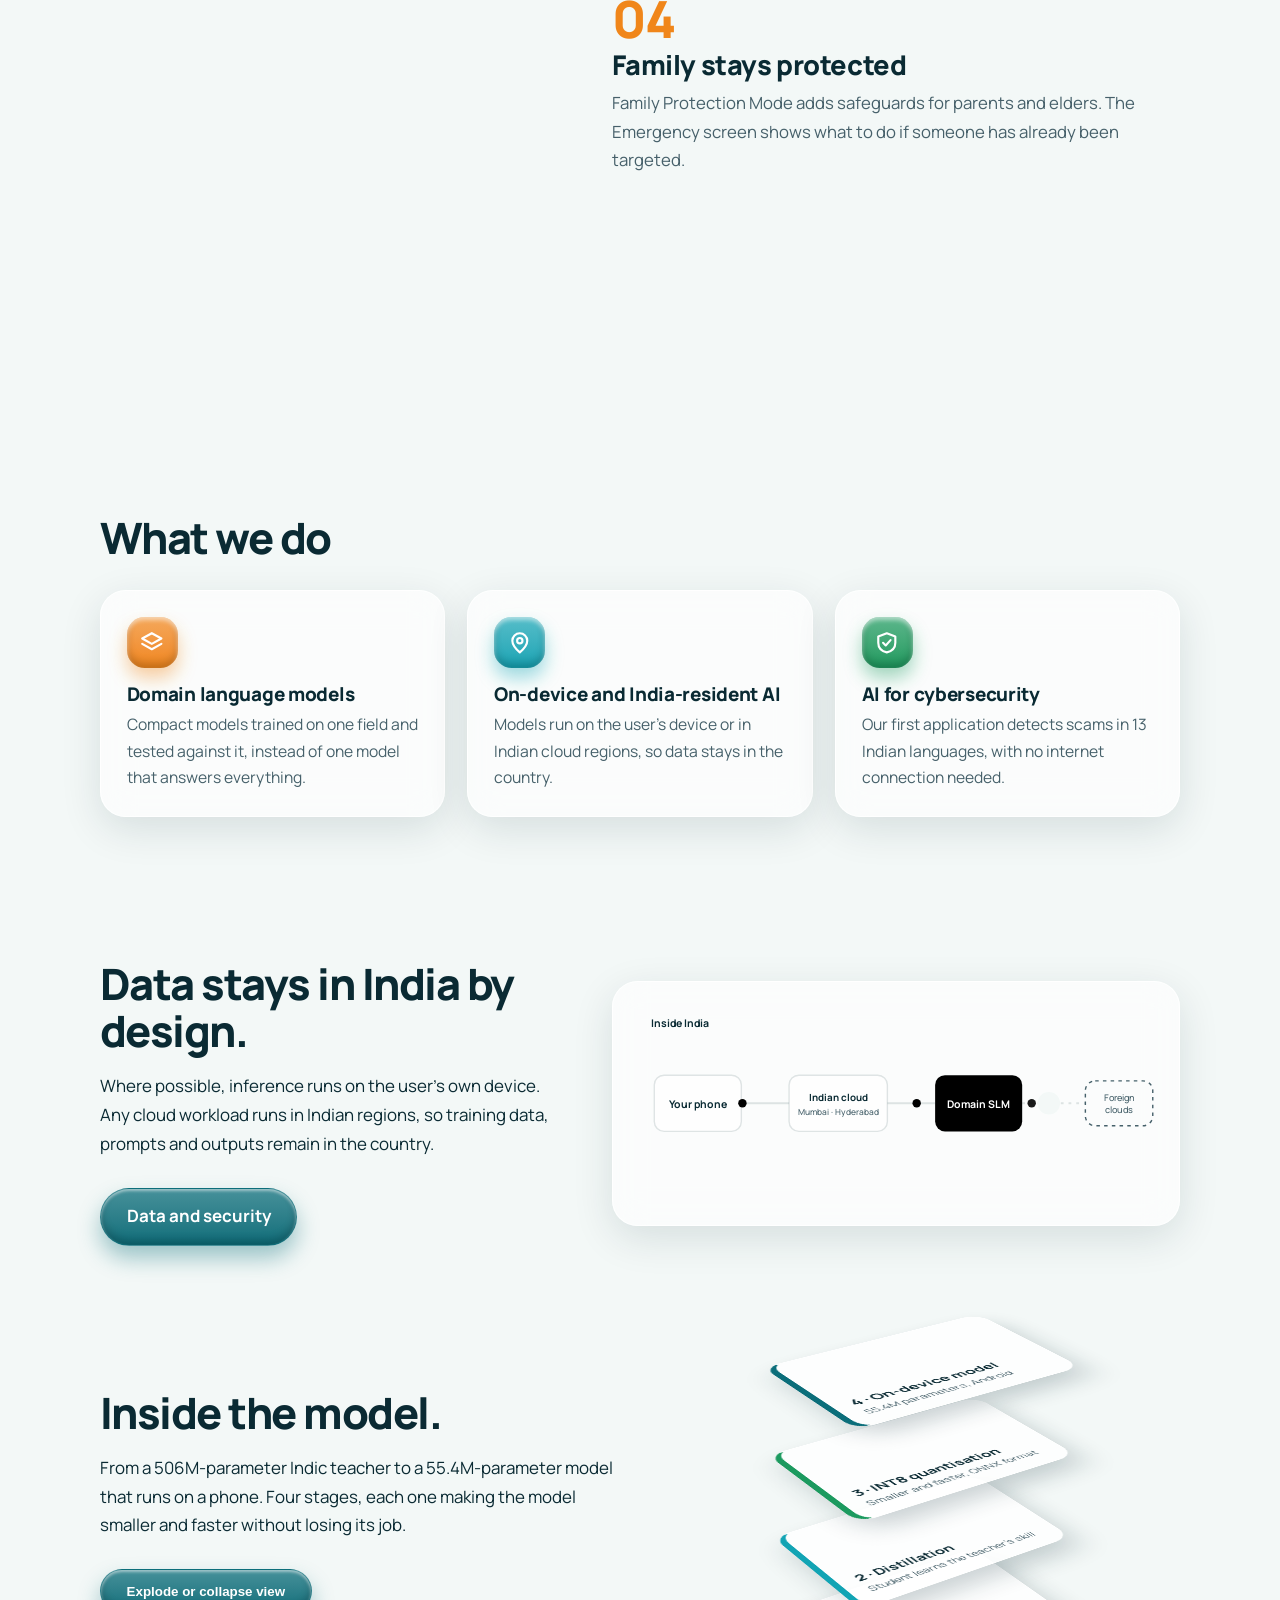
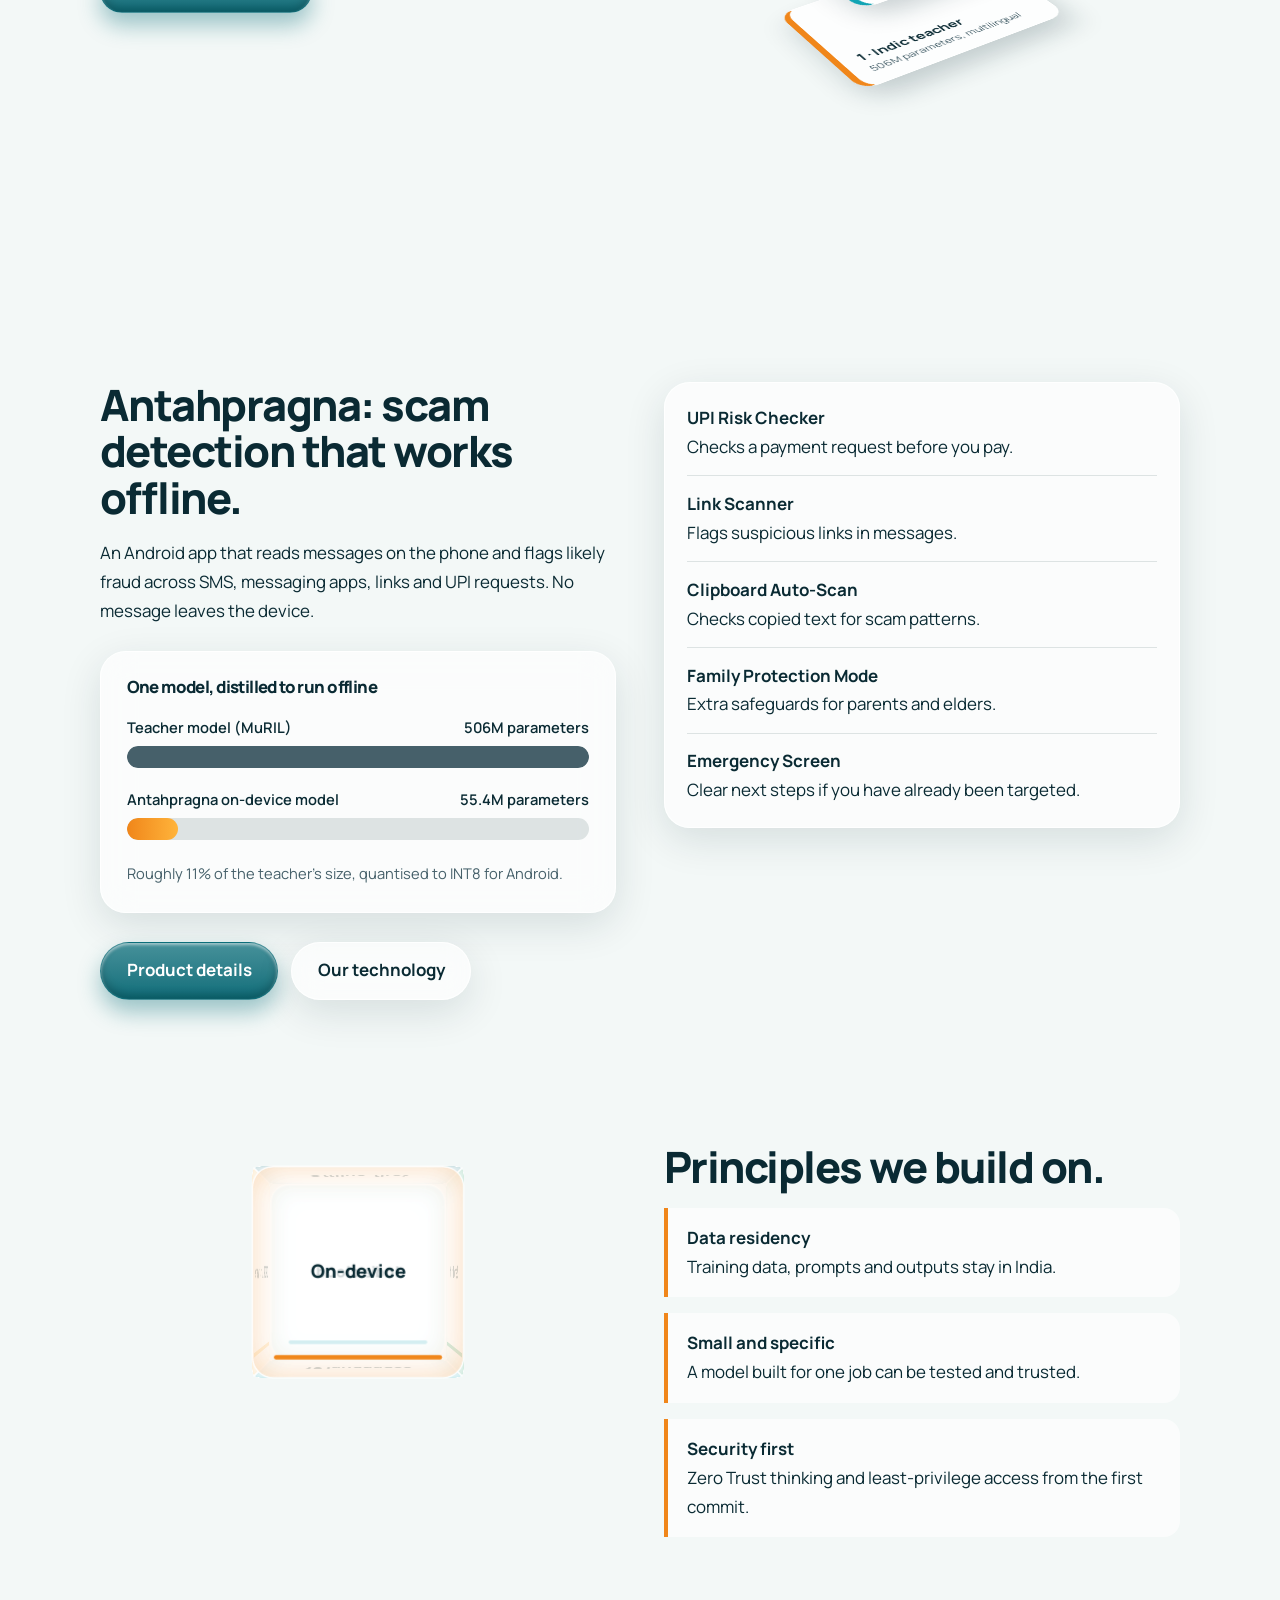
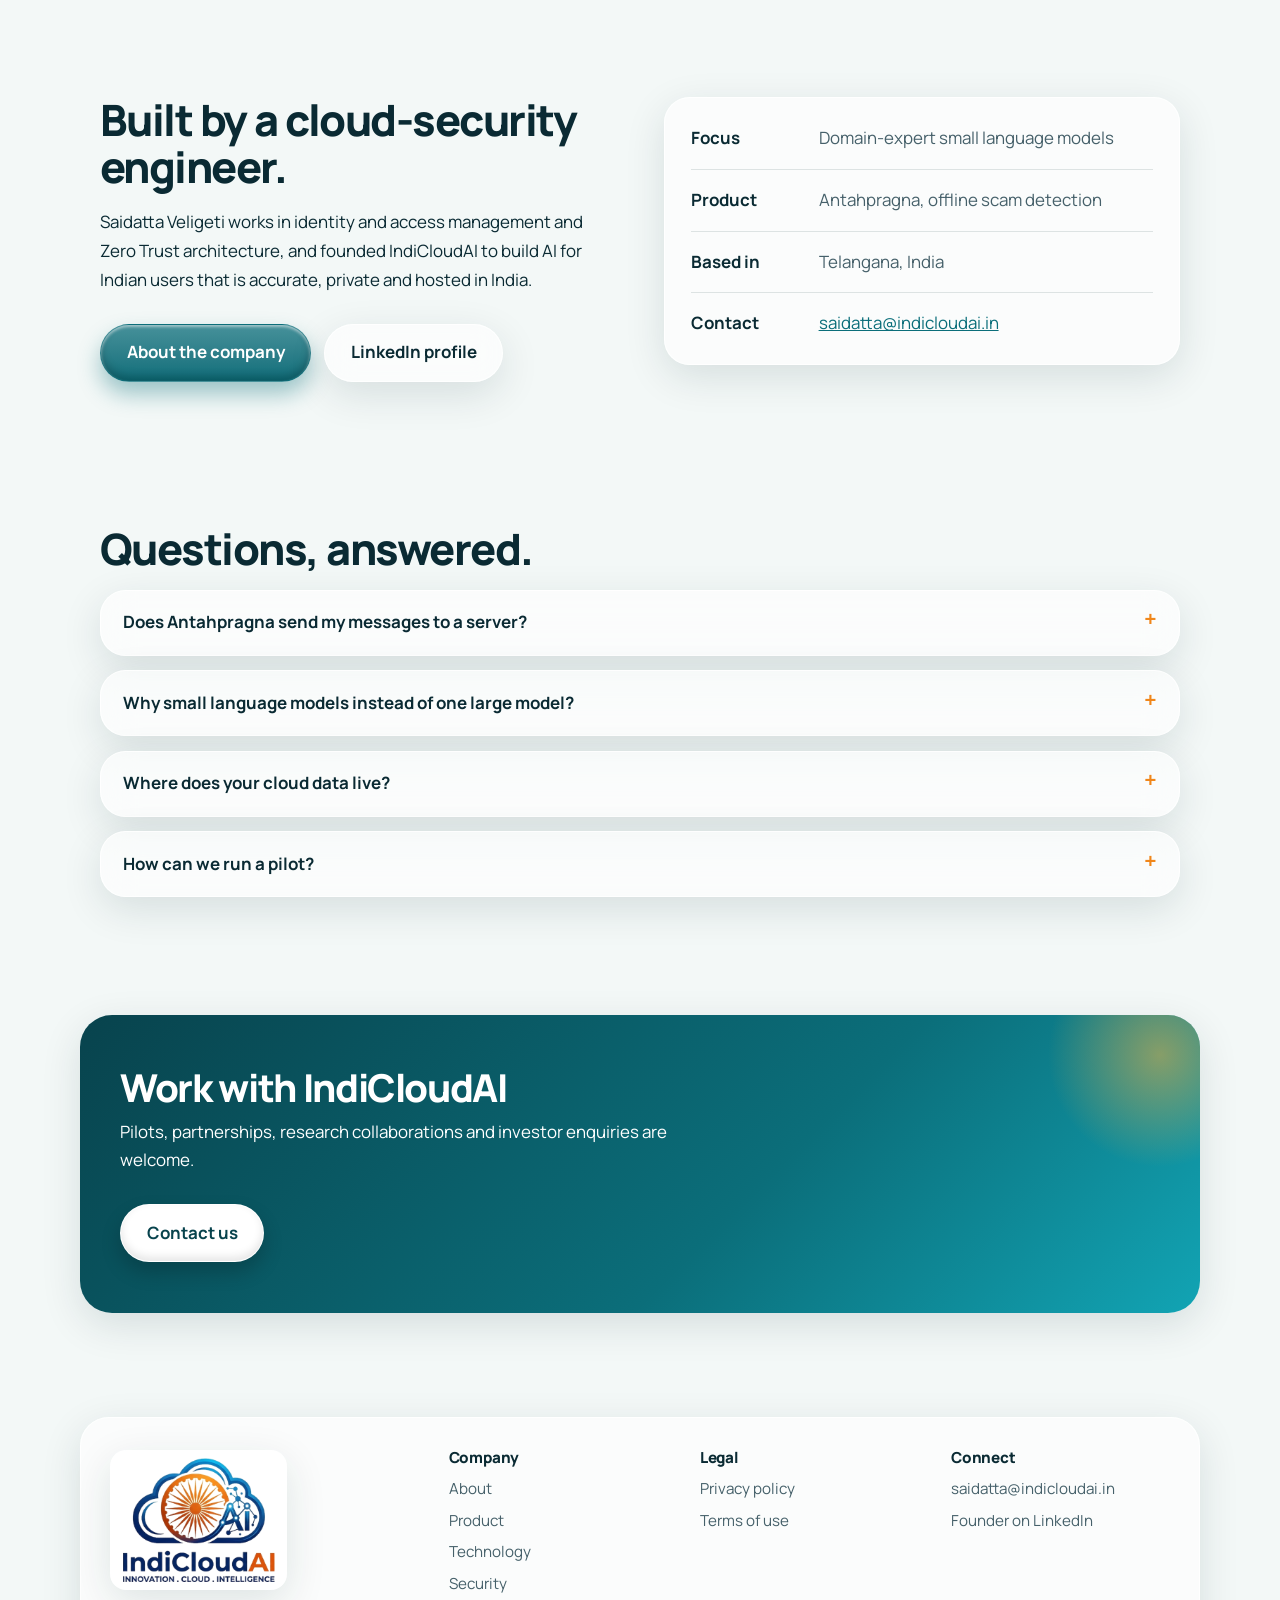
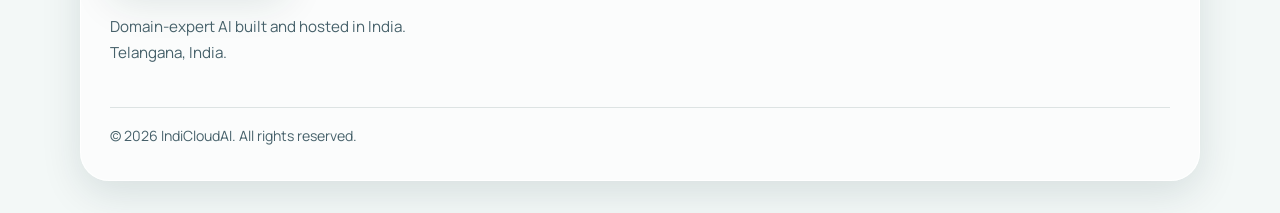
==== commit 4c0c3e31: "Add files via upload" ====
--- a/index.html
+++ b/index.html
@@ -8,7 +8,7 @@
 <link rel="canonical" href="https://indicloudai.in/">
 <meta property="og:image" content="https://indicloudai.in/og-image.png">
 <meta name="twitter:card" content="summary_large_image">
-<meta name="theme-color" content="#0f2a6b">
+<meta name="theme-color" content="#0b6e7a">
 <meta property="og:type" content="website">
 <meta property="og:site_name" content="IndiCloudAI">
 <meta property="og:title" content="IndiCloudAI — Domain-expert AI built and hosted in India">
@@ -46,11 +46,12 @@
  ]
 }
 </script>
+<script>try{var t=localStorage.getItem('theme');if(t)document.documentElement.dataset.theme=t}catch(e){}</script>
 </head>
 <body>
 <a class="skip" href="#main">Skip to content</a>
 <div id="prog" aria-hidden="true"></div>
-<header><div class="wrap"><a class="logo" href="index.html"><img class="lm" src="logo-mark.png" alt="" width="46" height="33"><span class="wm">IndiCloud<i>AI</i></span></a><nav aria-label="Main"><a href="index.html" aria-current="page">Home</a><a href="products.html">Product</a><a href="technology.html">Technology</a><a href="security.html">Security</a><a href="about.html">About</a><a href="contact.html">Contact</a></nav></div></header>
+<header><div class="wrap"><a class="logo" href="index.html"><img class="lm" src="logo-mark.png" alt="" width="46" height="33"><span class="wm">IndiCloud<i>AI</i></span></a><nav aria-label="Main"><a href="index.html" aria-current="page">Home</a><a href="products.html">Product</a><a href="technology.html">Technology</a><a href="security.html">Security</a><a href="about.html">About</a><a href="contact.html">Contact</a></nav><button id="theme" class="tbtn" type="button" aria-label="Switch light or dark theme">◐</button></div></header>
 <main id="main">
 <div class="wrap hero"><canvas id="net" aria-hidden="true"></canvas><div>
 <div class="rot">Scam protection in <b id="rot">हिन्दी</b></div>
@@ -58,7 +59,7 @@
 <p class="lead">IndiCloudAI builds small language models for cybersecurity and public-interest problems. They are compact enough to run on a phone or inside an Indian data centre, so sensitive data does not have to leave the country.</p>
 <div class="btns"><a class="btn p" href="#story">See how it works</a><a class="btn" href="contact.html">Get in touch</a></div>
 <div class="where"><i></i>Headquartered in Telangana, India</div></div>
-<div class="stage" aria-hidden="true"><svg class="chakra" viewBox="0 0 100 100" fill="none" stroke="url(#cg)" stroke-width=".9" aria-hidden="true"><defs><linearGradient id="cg" gradientUnits="userSpaceOnUse" x1="0" y1="0" x2="100" y2="100"><stop offset="0" stop-color="#ec7211"/><stop offset="1" stop-color="#2a8fe0"/></linearGradient></defs><circle cx="50" cy="50" r="46" stroke-width="1.4"/><circle cx="50" cy="50" r="42"/><circle cx="50" cy="50" r="8" stroke-width="1.4"/><line x1="64.00" y1="50.00" x2="90.00" y2="50.00"/><line x1="63.52" y1="53.62" x2="88.64" y2="60.35"/><line x1="62.12" y1="57.00" x2="84.64" y2="70.00"/><line x1="59.90" y1="59.90" x2="78.28" y2="78.28"/><line x1="57.00" y1="62.12" x2="70.00" y2="84.64"/><line x1="53.62" y1="63.52" x2="60.35" y2="88.64"/><line x1="50.00" y1="64.00" x2="50.00" y2="90.00"/><line x1="46.38" y1="63.52" x2="39.65" y2="88.64"/><line x1="43.00" y1="62.12" x2="30.00" y2="84.64"/><line x1="40.10" y1="59.90" x2="21.72" y2="78.28"/><line x1="37.88" y1="57.00" x2="15.36" y2="70.00"/><line x1="36.48" y1="53.62" x2="11.36" y2="60.35"/><line x1="36.00" y1="50.00" x2="10.00" y2="50.00"/><line x1="36.48" y1="46.38" x2="11.36" y2="39.65"/><line x1="37.88" y1="43.00" x2="15.36" y2="30.00"/><line x1="40.10" y1="40.10" x2="21.72" y2="21.72"/><line x1="43.00" y1="37.88" x2="30.00" y2="15.36"/><line x1="46.38" y1="36.48" x2="39.65" y2="11.36"/><line x1="50.00" y1="36.00" x2="50.00" y2="10.00"/><line x1="53.62" y1="36.48" x2="60.35" y2="11.36"/><line x1="57.00" y1="37.88" x2="70.00" y2="15.36"/><line x1="59.90" y1="40.10" x2="78.28" y2="21.72"/><line x1="62.12" y1="43.00" x2="84.64" y2="30.00"/><line x1="63.52" y1="46.38" x2="88.64" y2="39.65"/></svg><div class="phone" id="phone"><div class="screen">
+<div class="stage" aria-hidden="true"><svg class="chakra" viewBox="0 0 100 100" fill="none" stroke-width=".9" aria-hidden="true"><defs><linearGradient id="cg" gradientUnits="userSpaceOnUse" x1="0" y1="0" x2="100" y2="100"><stop offset="0" stop-color="#f0861a"/><stop offset="1" stop-color="#ffb43b"/></linearGradient></defs><g style="stroke:var(--brand)"><circle cx="50" cy="50" r="46" stroke-width="1.4"/><circle cx="50" cy="50" r="42"/><circle cx="50" cy="50" r="8" stroke-width="1.4"/></g><g stroke="url(#cg)"><line x1="64.00" y1="50.00" x2="90.00" y2="50.00"/><line x1="63.52" y1="53.62" x2="88.64" y2="60.35"/><line x1="62.12" y1="57.00" x2="84.64" y2="70.00"/><line x1="59.90" y1="59.90" x2="78.28" y2="78.28"/><line x1="57.00" y1="62.12" x2="70.00" y2="84.64"/><line x1="53.62" y1="63.52" x2="60.35" y2="88.64"/><line x1="50.00" y1="64.00" x2="50.00" y2="90.00"/><line x1="46.38" y1="63.52" x2="39.65" y2="88.64"/><line x1="43.00" y1="62.12" x2="30.00" y2="84.64"/><line x1="40.10" y1="59.90" x2="21.72" y2="78.28"/><line x1="37.88" y1="57.00" x2="15.36" y2="70.00"/><line x1="36.48" y1="53.62" x2="11.36" y2="60.35"/><line x1="36.00" y1="50.00" x2="10.00" y2="50.00"/><line x1="36.48" y1="46.38" x2="11.36" y2="39.65"/><line x1="37.88" y1="43.00" x2="15.36" y2="30.00"/><line x1="40.10" y1="40.10" x2="21.72" y2="21.72"/><line x1="43.00" y1="37.88" x2="30.00" y2="15.36"/><line x1="46.38" y1="36.48" x2="39.65" y2="11.36"/><line x1="50.00" y1="36.00" x2="50.00" y2="10.00"/><line x1="53.62" y1="36.48" x2="60.35" y2="11.36"/><line x1="57.00" y1="37.88" x2="70.00" y2="15.36"/><line x1="59.90" y1="40.10" x2="78.28" y2="21.72"/><line x1="62.12" y1="43.00" x2="84.64" y2="30.00"/><line x1="63.52" y1="46.38" x2="88.64" y2="39.65"/></g></svg><svg class="stamp" viewBox="0 0 200 200" aria-hidden="true"><defs><path id="ring" d="M100 100m-78 0a78 78 0 1 1 156 0a78 78 0 1 1-156 0"/></defs><text><textPath href="#ring">INNOVATION · CLOUD · INTELLIGENCE · </textPath></text><circle cx="100" cy="100" r="7" fill="var(--orange)"/></svg><div class="phone" id="phone"><div class="screen">
 <div class="sbar"><b>Antahpragna</b><span class="live">● On-device</span></div>
 <div class="msg"><small>SMS · just now</small><p>Your KYC expires today. Update now: http://kyc-update.example</p></div>
 <div class="verdict"><span class="vi">!</span><div><strong>Likely scam</strong><small>KYC fraud pattern</small></div></div>
@@ -69,7 +70,7 @@
 <div class="metrics"><div><strong data-count="55.4" data-dec="1" data-suf="M">55.4M</strong><small>parameters, on-device</small></div><div><strong data-count="13">13</strong><small>Indian languages</small></div><div><strong data-count="32">32</strong><small>scam categories</small></div><div><strong data-count="99.68" data-dec="2" data-suf="%">99.68%</strong><small>validation accuracy</small></div></div></div>
 
 <section id="story"><div class="wrap"><h2 class="h">Follow one scam message.</h2>
-<p class="lead" style="margin-top:0">Scroll to watch how Antahpragna handles it, entirely on the phone. The screens are an illustration.</p>
+<p class="lead" style="margin-top:0;max-width:52ch">Scroll to watch how Antahpragna handles it, entirely on the phone. The screens are an illustration.</p>
 <div class="sgrid"><div class="spin"><div class="phone sp" id="sphone" data-step="0"><div class="screen">
 <div class="sbar"><b>Antahpragna</b><span class="live">● On-device</span></div>
 <div class="layer l0"><span class="pill">Unknown sender</span><div class="msg"><small>SMS · 2 min ago</small><p>Your KYC expires today. Update now: http://kyc-update.example</p></div></div>
@@ -83,9 +84,9 @@
 <li data-i="3"><span class="n">04</span><h3>Family stays protected</h3><p>Family Protection Mode adds safeguards for parents and elders. The Emergency screen shows what to do if someone has already been targeted.</p></li></ol></div></div></section>
 
 <section><div class="wrap"><h2 class="h">What we do</h2>
-<div class="cols"><div><h3>Domain language models</h3><p>Compact models trained on one field and tested against it, instead of one model that answers everything.</p></div>
-<div><h3>On-device and India-resident AI</h3><p>Models run on the user’s device or in Indian cloud regions, so data stays in the country.</p></div>
-<div><h3>AI for cybersecurity</h3><p>Our first application detects scams in 13 Indian languages, with no internet connection needed.</p></div></div></div></section>
+<div class="cols"><div><i class="ic o"><svg viewBox="0 0 24 24" aria-hidden="true"><path d="M12 3l9 5-9 5-9-5 9-5z"/><path d="M3 13l9 5 9-5"/></svg></i><h3>Domain language models</h3><p>Compact models trained on one field and tested against it, instead of one model that answers everything.</p></div>
+<div><i class="ic c"><svg viewBox="0 0 24 24" aria-hidden="true"><path d="M12 21s7-6.2 7-11a7 7 0 10-14 0c0 4.8 7 11 7 11z"/><circle cx="12" cy="10" r="2.5"/></svg></i><h3>On-device and India-resident AI</h3><p>Models run on the user’s device or in Indian cloud regions, so data stays in the country.</p></div>
+<div><i class="ic g"><svg viewBox="0 0 24 24" aria-hidden="true"><path d="M12 3l8 3v6c0 5-3.5 8-8 9-4.5-1-8-4-8-9V6l8-3z"/><path d="M8.5 12l2.5 2.5 4.5-5"/></svg></i><h3>AI for cybersecurity</h3><p>Our first application detects scams in 13 Indian languages, with no internet connection needed.</p></div></div></div></section>
 
 <section><div class="wrap rdg"><div><h2 class="h">Data stays in India by design.</h2>
 <p>Where possible, inference runs on the user’s own device. Any cloud workload runs in Indian regions, so training data, prompts and outputs remain in the country.</p>
@@ -104,6 +105,14 @@
 <circle cx="598" cy="150" r="16" fill="var(--bg)" stroke="var(--saffron)" stroke-width="3"/><path d="M590 142l16 16M606 142l-16 16" stroke="var(--saffron)" stroke-width="3"/>
 <rect x="650" y="118" width="96" height="64" rx="14" fill="none" stroke="var(--muted)" stroke-width="2" stroke-dasharray="5 6"/><text x="698" y="146" font-size="13" text-anchor="middle" class="s">Foreign</text><text x="698" y="164" font-size="13" text-anchor="middle" class="s">clouds</text></svg></div></div></section>
 
+<section id="stack"><div class="wrap two"><div><h2 class="h">Inside the model.</h2>
+<p>From a 506M-parameter Indic teacher to a 55.4M-parameter model that runs on a phone. Four stages, each one making the model smaller and faster without losing its job.</p>
+<div class="btns"><button class="btn p" id="explode" type="button">Explode or collapse view</button></div></div>
+<div class="iso" id="iso" aria-label="Exploded view of the four model stages"><div class="iso-in">
+<div class="slab" style="--i:0;--t:var(--acc)"><b>1 · Indic teacher</b><small>506M parameters, multilingual</small></div>
+<div class="slab" style="--i:1;--t:var(--cyan)"><b>2 · Distillation</b><small>Student learns the teacher’s skill</small></div>
+<div class="slab" style="--i:2;--t:var(--green)"><b>3 · INT8 quantisation</b><small>Smaller and faster, ONNX format</small></div>
+<div class="slab" style="--i:3;--t:var(--brand)"><b>4 · On-device model</b><small>55.4M parameters, Android</small></div></div></div></div></section>
 <section><div class="wrap two"><div><h2 class="h">Antahpragna: scam detection that works offline.</h2>
 <p>An Android app that reads messages on the phone and flags likely fraud across SMS, messaging apps, links and UPI requests. No message leaves the device.</p>
 <div class="fig" role="img" aria-label="Bar chart: the teacher model has 506 million parameters; the Antahpragna on-device model has 55.4 million, about 11 percent of the size."><h2>One model, distilled to run offline</h2>
@@ -112,11 +121,14 @@
 <p>Roughly 11% of the teacher’s size, quantised to INT8 for Android.</p></div>
 <div class="btns"><a class="btn p" href="products.html">Product details</a><a class="btn" href="technology.html">Our technology</a></div></div><ul class="feat"><li><strong>UPI Risk Checker</strong>Checks a payment request before you pay.</li><li><strong>Link Scanner</strong>Flags suspicious links in messages.</li><li><strong>Clipboard Auto-Scan</strong>Checks copied text for scam patterns.</li><li><strong>Family Protection Mode</strong>Extra safeguards for parents and elders.</li><li><strong>Emergency Screen</strong>Clear next steps if you have already been targeted.</li></ul></div></section>
 
+<section><div class="wrap two"><div class="cube-wrap" aria-hidden="true"><div class="cube"><div class="f1" style="--t:var(--acc)">On-device</div><div class="f2" style="--t:var(--cyan)">India cloud</div><div class="f3" style="--t:var(--green)">Zero Trust</div><div class="f4" style="--t:var(--acc2)">DPDP Act aware</div><div class="f5" style="--t:var(--brand)">Offline-first</div><div class="f6" style="--t:var(--cyan)">13 languages</div></div></div>
+<div><h2 class="h">Principles we build on.</h2><ul class="prin"><li><strong>Data residency</strong>Training data, prompts and outputs stay in India.</li><li><strong>Small and specific</strong>A model built for one job can be tested and trusted.</li><li><strong>Security first</strong>Zero Trust thinking and least-privilege access from the first commit.</li></ul></div></div></section>
 <section><div class="wrap two"><div><h2 class="h">Built by a cloud-security engineer.</h2>
 <p>Saidatta Veligeti works in identity and access management and Zero Trust architecture, and founded IndiCloudAI to build AI for Indian users that is accurate, private and hosted in India.</p>
 <div class="btns"><a class="btn p" href="about.html">About the company</a><a class="btn" href="https://www.linkedin.com/in/saidatta-veligeti-666802217" rel="noopener" target="_blank">LinkedIn profile</a></div></div>
 <dl style="grid-template-columns:8rem 1fr;margin-top:0"><dt>Focus</dt><dd>Domain-expert small language models</dd><dt>Product</dt><dd>Antahpragna, offline scam detection</dd><dt>Based in</dt><dd>Telangana, India</dd><dt>Contact</dt><dd><a href="mailto:saidatta@indicloudai.in">saidatta@indicloudai.in</a></dd></dl></div></section>
 
+<section><div class="wrap"><h2 class="h">Questions, answered.</h2><details class="qa"><summary>Does Antahpragna send my messages to a server?</summary><p>No. The model runs on your phone, and message contents are not sent to our servers.</p></details><details class="qa"><summary>Why small language models instead of one large model?</summary><p>A small model trained on one domain can be tested and measured against that domain, and it is light enough to run on a device or in an Indian data centre.</p></details><details class="qa"><summary>Where does your cloud data live?</summary><p>Any cloud workload runs in Indian regions, so training data, prompts and outputs remain in India.</p></details><details class="qa"><summary>How can we run a pilot?</summary><p>Email saidatta@indicloudai.in with your use case, and we will get back to you.</p></details></div></section>
 <section class="band"><div class="wrap"><h2>Work with IndiCloudAI</h2><p>Pilots, partnerships, research collaborations and investor enquiries are welcome.</p><div class="btns"><a class="btn" href="contact.html">Contact us</a></div></div></section>
 </main>
 <footer><div class="wrap">
@@ -129,6 +141,8 @@
 <div class="fb">© <span id="y">2026</span> IndiCloudAI. All rights reserved.</div>
 </div></footer>
 <script>document.getElementById('y').textContent=new Date().getFullYear()</script>
+<button id="totop" class="totop" type="button" aria-label="Back to top">↑</button>
+<div id="toast" role="status" aria-live="polite"></div>
 <script src="site.js" defer></script>
 </body>
 </html>
--- a/style.css
+++ b/style.css
@@ -1,92 +1,129 @@
-:root{--bg:#f3f6fb;--ink:#0b1b3a;--muted:#4f5f7a;--glass:rgba(255,255,255,.62);--gb:rgba(255,255,255,.85);--line:rgba(11,27,58,.1);--navy:#0f2a6b;--navy2:#0a1f52;--sky:#2a8fe0;--saffron:#ec7211;--green:#0f8a3c;--on:#fff;--shadow:0 12px 40px rgba(11,27,58,.1);--n1:rgba(11,27,58,.13);--n2:rgba(255,255,255,.95);--a1:.3;--a2:.26;--a3:.2;--f:"Manrope",system-ui,-apple-system,"Segoe UI","Noto Sans Devanagari","Noto Sans Telugu",sans-serif}
-@media (prefers-color-scheme:dark){:root{--bg:#060d1c;--ink:#edf3ff;--muted:#9fb1cf;--glass:rgba(22,36,66,.55);--gb:rgba(255,255,255,.14);--line:rgba(255,255,255,.1);--navy:#7db8ff;--navy2:#0d2a5c;--sky:#58b0ff;--saffron:#ff9a3d;--green:#4fd186;--on:#06142e;--shadow:0 12px 40px rgba(0,0,0,.5);--n1:rgba(0,0,0,.55);--n2:rgba(255,255,255,.06);--a1:.2;--a2:.2;--a3:.16}}
+:root{--bg:#f3f8f7;--ink:#0a2a33;--muted:#46606a;--glass:rgba(255,255,255,.62);--pane:rgba(255,255,255,.82);--gb:rgba(255,255,255,.85);--line:rgba(10,42,51,.12);--brand:#0b6e7a;--brand-d:#08434d;--on:#fff;--acc:#f0861a;--acc2:#ffb43b;--cyan:#12a4b4;--green:#1c9a5f;--shadow:0 12px 40px rgba(10,42,51,.12);--n1:rgba(10,42,51,.15);--n2:rgba(255,255,255,.95);--a1:.30;--a2:.26;--a3:.22;--f:"Manrope",system-ui,-apple-system,"Segoe UI","Noto Sans Devanagari","Noto Sans Telugu",sans-serif}
+@media (prefers-color-scheme:dark){:root:not([data-theme=light]){--bg:#061214;--ink:#e8f4f3;--muted:#9bb8bb;--glass:rgba(14,40,46,.55);--pane:rgba(14,40,46,.85);--gb:rgba(255,255,255,.14);--line:rgba(255,255,255,.1);--brand:#3fd0d9;--brand-d:#0b4a54;--on:#04181b;--acc:#ff9a3d;--acc2:#ffc566;--cyan:#3fd0d9;--green:#4fd18b;--shadow:0 12px 40px rgba(0,0,0,.5);--n1:rgba(0,0,0,.55);--n2:rgba(255,255,255,.06);--a1:.22;--a2:.2;--a3:.16}}
+:root[data-theme=dark]{--bg:#061214;--ink:#e8f4f3;--muted:#9bb8bb;--glass:rgba(14,40,46,.55);--pane:rgba(14,40,46,.85);--gb:rgba(255,255,255,.14);--line:rgba(255,255,255,.1);--brand:#3fd0d9;--brand-d:#0b4a54;--on:#04181b;--acc:#ff9a3d;--acc2:#ffc566;--cyan:#3fd0d9;--green:#4fd18b;--shadow:0 12px 40px rgba(0,0,0,.5);--n1:rgba(0,0,0,.55);--n2:rgba(255,255,255,.06);--a1:.22;--a2:.2;--a3:.16}
 *{box-sizing:border-box}
 html{scroll-behavior:smooth;scroll-padding-top:5.5rem}
 body{margin:0;background:var(--bg);color:var(--ink);font:400 1.06rem/1.7 var(--f);overflow-x:hidden}
-body::before{content:"";position:fixed;inset:0;z-index:-1;background:radial-gradient(42vmax 42vmax at 6% 4%,rgba(244,123,10,var(--a1)),transparent 62%),radial-gradient(46vmax 46vmax at 96% 8%,rgba(22,150,210,var(--a2)),transparent 62%),radial-gradient(44vmax 44vmax at 72% 98%,rgba(42,143,224,var(--a3)),transparent 62%)}
-a{color:var(--navy)}
-:focus-visible{outline:3px solid var(--saffron);outline-offset:3px}
-.skip{position:absolute;left:-999px;top:0;background:var(--navy);color:var(--on);padding:.6rem 1rem;z-index:30}
+body::before{content:"";position:fixed;inset:0;z-index:-1;background:radial-gradient(42vmax 42vmax at 6% 4%,rgba(240,134,26,var(--a1)),transparent 62%),radial-gradient(46vmax 46vmax at 96% 8%,rgba(18,164,180,var(--a2)),transparent 62%),radial-gradient(44vmax 44vmax at 72% 98%,rgba(28,154,95,var(--a3)),transparent 62%)}
+a{color:var(--brand)}
+:focus-visible{outline:3px solid var(--acc);outline-offset:3px}
+.skip{position:absolute;left:-999px;top:0;background:var(--brand);color:var(--on);padding:.6rem 1rem;z-index:60}
 .skip:focus{left:0}
 .wrap{max-width:70rem;margin:0 auto;padding:0 1.25rem}
 h1,h2,h3{margin:0;line-height:1.08;letter-spacing:-.035em;font-weight:800}
 h3{font-size:1.18rem;letter-spacing:-.015em}
 p{margin:0 0 1rem;max-width:62ch}
-header{position:sticky;top:.7rem;z-index:20;margin:.7rem auto 0;width:calc(100% - 1.4rem);max-width:70rem;background:var(--glass);border:1px solid var(--gb);border-radius:1.2rem;box-shadow:var(--shadow);-webkit-backdrop-filter:blur(20px) saturate(170%);backdrop-filter:blur(20px) saturate(170%)}
-header .wrap{display:flex;justify-content:space-between;align-items:center;gap:.6rem 1rem;min-height:3.6rem;flex-wrap:wrap;padding:.3rem 1rem}
-.logo{display:flex;align-items:center;gap:.6rem;font-weight:800;font-size:1.15rem;color:var(--ink);text-decoration:none;letter-spacing:-.02em}
-.mark{width:1.9rem;height:1.9rem;border-radius:.6rem;background:linear-gradient(135deg,var(--saffron),#fff 50%,var(--green));color:#0f2a6b;display:grid;place-items:center;font-weight:800;box-shadow:inset 0 0 0 1.5px rgba(11,61,145,.35)}
-nav{display:flex;flex-wrap:wrap;gap:.15rem}
+header{position:sticky;top:.7rem;z-index:40;margin:.7rem auto 0;width:calc(100% - 1.4rem);max-width:70rem;background:var(--glass);border:1px solid var(--gb);border-radius:1.2rem;box-shadow:var(--shadow);-webkit-backdrop-filter:blur(20px) saturate(170%);backdrop-filter:blur(20px) saturate(170%)}
+header .wrap{display:flex;justify-content:space-between;align-items:center;gap:.4rem 1rem;min-height:3.6rem;flex-wrap:wrap;padding:.3rem 1rem}
+.logo{display:flex;align-items:center;gap:.6rem;text-decoration:none}
+.logo .lm{height:2.1rem;width:auto;display:block}
+.wm{font-weight:800;letter-spacing:-.03em;font-size:1.2rem;color:var(--ink)}
+.wm i{font-style:normal;color:var(--acc)}
+nav{display:flex;flex-wrap:wrap;gap:.15rem;margin-left:auto}
 nav a{color:var(--muted);text-decoration:none;font-weight:600;font-size:.92rem;padding:.4rem .85rem;border-radius:2rem}
 nav a:hover{color:var(--ink);background:var(--line)}
-nav a[aria-current=page]{color:var(--on);background:var(--navy)}
-.hero{display:grid;grid-template-columns:1.05fr .95fr;gap:2rem;align-items:center;padding:4rem 0 3rem}
+nav a[aria-current=page]{color:var(--on);background:var(--brand)}
+.tbtn,.totop{width:2.5rem;height:2.5rem;border-radius:50%;border:0;cursor:pointer;color:var(--ink);background:var(--bg);font-size:1.1rem;box-shadow:5px 5px 11px var(--n1),-5px -5px 11px var(--n2);transition:box-shadow .2s}
+.tbtn:active,.totop:active{box-shadow:inset 4px 4px 9px var(--n1),inset -4px -4px 9px var(--n2)}
+.totop{position:fixed;right:1.2rem;bottom:1.2rem;z-index:40;opacity:0;pointer-events:none;transition:opacity .3s}
+.totop.show{opacity:1;pointer-events:auto}
+#prog{position:fixed;top:0;left:0;height:3px;width:100%;transform-origin:left;transform:scaleX(0);background:linear-gradient(90deg,var(--acc),var(--acc2));z-index:70}
+#toast{position:fixed;left:50%;bottom:1.6rem;transform:translate(-50%,2rem);background:var(--ink);color:var(--bg);padding:.6rem 1.2rem;border-radius:2rem;font-weight:600;font-size:.92rem;opacity:0;transition:.3s;z-index:80;pointer-events:none}
+#toast.show{opacity:1;transform:translate(-50%,0)}
+.hero{position:relative;isolation:isolate;display:grid;grid-template-columns:1.05fr .95fr;gap:2rem;align-items:center;padding:4rem 0 3rem}
+#net{position:absolute;inset:0;width:100%;height:100%;z-index:-1;pointer-events:none}
+.hero::before{content:"";position:absolute;inset:-2rem;z-index:-1;background:radial-gradient(26rem 26rem at var(--mx,70%) var(--my,30%),rgba(240,134,26,.16),transparent 70%);pointer-events:none}
 .hero h1{font-size:clamp(2.6rem,6.4vw,4.9rem);line-height:1.02;letter-spacing:-.045em}
-.grad{background:linear-gradient(90deg,var(--saffron),var(--sky));-webkit-background-clip:text;background-clip:text;color:transparent}
+.grad{background:linear-gradient(90deg,var(--acc),var(--acc2));-webkit-background-clip:text;background-clip:text;color:transparent}
 .lead{font-size:1.22rem;color:var(--muted);margin-top:1.4rem}
 .ph{padding:4rem 0 2.2rem}
 .ph h1{font-size:clamp(2.2rem,5.2vw,3.6rem);max-width:19ch}
+.rot{display:inline-flex;align-items:center;gap:.6rem;background:var(--glass);border:1px solid var(--gb);border-radius:3rem;padding:.4rem 1.1rem;font-weight:600;font-size:.95rem;color:var(--muted);box-shadow:var(--shadow);margin-bottom:1.4rem}
+.rot::before{content:"";width:.55rem;height:.55rem;border-radius:50%;background:var(--acc)}
+.rot b{color:var(--ink);font-size:1.1rem;display:inline-block;min-width:4.8rem;transition:opacity .3s,transform .3s}
+.rot b.out{opacity:0;transform:translateY(8px)}
 .btns{display:flex;gap:.8rem;flex-wrap:wrap;margin-top:1.8rem}
-.btn{font-weight:700;padding:.85rem 1.6rem;border-radius:3rem;text-decoration:none;color:var(--ink);background:var(--glass);border:1px solid var(--gb);box-shadow:var(--shadow);display:inline-block;-webkit-backdrop-filter:blur(14px);backdrop-filter:blur(14px);transition:transform .2s}
+.btn{font-weight:700;padding:.85rem 1.6rem;border-radius:3rem;text-decoration:none;color:var(--ink);background:var(--glass);border:1px solid var(--gb);box-shadow:var(--shadow);display:inline-block;-webkit-backdrop-filter:blur(14px);backdrop-filter:blur(14px);transition:transform .2s,box-shadow .2s}
 .btn:hover{transform:translateY(-2px)}
-.btn.p{background:var(--navy);color:var(--on);border-color:transparent}
+.btn.p{background:linear-gradient(180deg,color-mix(in srgb,var(--brand),#fff 24%),var(--brand));color:var(--on);border-color:transparent;box-shadow:inset 0 2px 3px rgba(255,255,255,.5),inset 0 -5px 9px rgba(0,0,0,.2),0 12px 22px color-mix(in srgb,var(--brand),transparent 62%)}
+.btn.p:active{box-shadow:inset 0 3px 8px rgba(0,0,0,.3)}
 .where{margin-top:1.6rem;font-size:.95rem;color:var(--muted);display:flex;align-items:center;gap:.5rem}
-.where i{width:.7rem;height:.7rem;border-radius:50%;background:var(--green);box-shadow:0 0 0 5px rgba(15,138,60,.18)}
-.stage{position:relative;perspective:1400px;display:grid;place-items:center;min-height:33rem}
-.phone{--rx:6deg;--ry:-18deg;width:15.5rem;height:31rem;border-radius:2.6rem;background:#0a1226;padding:.55rem;transform:rotateX(var(--rx)) rotateY(var(--ry));transform-style:preserve-3d;box-shadow:-28px 36px 60px rgba(11,27,58,.35),inset 0 0 0 2px rgba(255,255,255,.12);transition:transform .25s ease-out;animation:float 6s ease-in-out infinite}
+.where i{width:.7rem;height:.7rem;border-radius:50%;background:var(--green);box-shadow:0 0 0 5px color-mix(in srgb,var(--green),transparent 80%)}
+.hero>div:first-of-type>*{animation:up .8s both}
+.hero>div:first-of-type>:nth-child(2){animation-delay:.08s}.hero>div:first-of-type>:nth-child(3){animation-delay:.16s}.hero>div:first-of-type>:nth-child(4){animation-delay:.24s}.hero>div:first-of-type>:nth-child(5){animation-delay:.32s}
+@keyframes up{from{opacity:0;transform:translateY(20px)}}
+.stage{position:relative;perspective:1400px;display:grid;place-items:center;min-height:34rem}
+.chakra{position:absolute;inset:0;margin:auto;width:min(31rem,120%);height:auto;aspect-ratio:1;opacity:.85;animation:spin 80s linear infinite;translate:calc(var(--px,0)*18px) calc(var(--py,0)*18px)}
+@keyframes spin{to{transform:rotate(360deg)}}
+.stamp{position:absolute;top:1%;right:0;width:8.4rem;height:8.4rem;z-index:2;animation:spin 40s linear infinite reverse;translate:calc(var(--px,0)*-28px) calc(var(--py,0)*-28px)}
+.stamp text{font:700 13.5px var(--f);letter-spacing:.17em;fill:var(--ink)}
+.phone{--rx:6deg;--ry:-18deg;position:relative;z-index:1;width:15.5rem;height:31rem;border-radius:2.6rem;background:#06161a;padding:.55rem;transform:rotateX(var(--rx)) rotateY(var(--ry));transform-style:preserve-3d;box-shadow:-28px 36px 60px rgba(10,42,51,.35),inset 0 0 0 2px rgba(255,255,255,.14);transition:transform .25s ease-out;animation:float 6s ease-in-out infinite}
 @keyframes float{50%{translate:0 -10px}}
-.screen{height:100%;border-radius:2.1rem;background:linear-gradient(170deg,#fff,#e8f1fb);color:#0b1b3a;padding:1.2rem .9rem;display:flex;flex-direction:column;gap:.75rem;font-size:.8rem;line-height:1.4;overflow:hidden;position:relative}
-.screen::before{content:"";position:absolute;top:.5rem;left:50%;width:4rem;height:1rem;margin-left:-2rem;border-radius:1rem;background:#0a1226}
+.screen{height:100%;border-radius:2.1rem;background:linear-gradient(170deg,#fff,#e6f4f3);color:#0a2a33;padding:1.2rem .9rem;display:flex;flex-direction:column;gap:.75rem;font-size:.8rem;line-height:1.4;overflow:hidden;position:relative}
+.screen::before{content:"";position:absolute;top:.5rem;left:50%;width:4rem;height:1rem;margin-left:-2rem;border-radius:1rem;background:#06161a}
 .sbar{display:flex;justify-content:space-between;align-items:center;margin-top:1.1rem}
 .sbar b{font-size:.95rem}
-.live{color:#0f8a3c;font-weight:700;font-size:.7rem}
-.msg{background:#fff;border-radius:1rem;padding:.7rem .8rem;box-shadow:0 4px 14px rgba(11,27,58,.08)}
-.msg small{color:#51607a;display:block;margin-bottom:.2rem}
+.live{color:#1c9a5f;font-weight:700;font-size:.7rem}
+.msg{background:#fff;border-radius:1rem;padding:.7rem .8rem;box-shadow:0 4px 14px rgba(10,42,51,.08)}
+.msg small{color:#46606a;display:block;margin-bottom:.2rem}
 .msg p{margin:0;font-size:.8rem}
-.verdict{display:flex;gap:.7rem;align-items:center;background:#fff1e3;border:1.5px solid #f47b0a;border-radius:1rem;padding:.75rem}
-.verdict .vi{width:2rem;height:2rem;border-radius:50%;background:#f47b0a;color:#fff;display:grid;place-items:center;font-weight:800;flex:none}
+.verdict{display:flex;gap:.7rem;align-items:center;background:#fff1e3;border:1.5px solid #f0861a;border-radius:1rem;padding:.75rem}
+.verdict .vi{width:2rem;height:2rem;border-radius:50%;background:#f0861a;color:#fff;display:grid;place-items:center;font-weight:800;flex:none}
 .verdict strong{display:block;font-size:.92rem}
-.verdict small{color:#51607a}
+.verdict small{color:#46606a}
 .acts{display:flex;gap:.5rem}
-.acts span{flex:1;text-align:center;padding:.55rem;border-radius:.8rem;background:#0f2a6b;color:#fff;font-weight:700}
-.acts span+span{background:#fff;color:#0f2a6b;box-shadow:inset 0 0 0 1.5px #0f2a6b}
-.foot{margin-top:auto;text-align:center;color:#51607a;font-size:.7rem}
-.chip{position:absolute;background:var(--glass);border:1px solid var(--gb);border-radius:1rem;padding:.55rem .95rem;font-weight:700;font-size:.85rem;box-shadow:var(--shadow);-webkit-backdrop-filter:blur(16px);backdrop-filter:blur(16px);transform:translateZ(60px)}
-.chip::before{content:"";display:inline-block;width:.55rem;height:.55rem;border-radius:50%;margin-right:.5rem;background:var(--saffron)}
-.c1{top:12%;left:0}.c2{top:46%;right:-.5rem}.c2::before{background:var(--sky)}.c3{bottom:9%;left:1rem}.c3::before{background:var(--green)}
-.langs{display:flex;flex-wrap:wrap;gap:.6rem;padding-bottom:3rem}
-.langs span{background:var(--glass);border:1px solid var(--gb);border-radius:3rem;padding:.35rem 1rem;font-weight:600;color:var(--muted);box-shadow:var(--shadow)}
-.fig{background:var(--glass);border:1px solid var(--gb);border-radius:1.6rem;padding:1.6rem;box-shadow:var(--shadow)}
+.acts span{flex:1;text-align:center;padding:.55rem;border-radius:.8rem;background:#0b6e7a;color:#fff;font-weight:700}
+.acts span+span{background:#fff;color:#0b6e7a;box-shadow:inset 0 0 0 1.5px #0b6e7a}
+.foot{margin-top:auto;text-align:center;color:#46606a;font-size:.7rem}
+.chip{position:absolute;background:var(--glass);border:1px solid var(--gb);border-radius:1rem;padding:.55rem .95rem;font-weight:700;font-size:.85rem;box-shadow:var(--shadow);-webkit-backdrop-filter:blur(16px);backdrop-filter:blur(16px);z-index:2;transform:translateZ(60px);translate:calc(var(--px,0)*26px) calc(var(--py,0)*26px)}
+.chip::before{content:"";display:inline-block;width:.55rem;height:.55rem;border-radius:50%;margin-right:.5rem;background:var(--acc)}
+.c1{top:14%;left:0}.c2{top:50%;right:-.5rem}.c2::before{background:var(--cyan)}.c3{bottom:8%;left:1rem}.c3::before{background:var(--green)}
+.tick{overflow:hidden;margin:3rem 0 2rem;border-block:1px solid var(--line);padding:.9rem 0;-webkit-mask:linear-gradient(90deg,transparent,#000 8%,#000 92%,transparent);mask:linear-gradient(90deg,transparent,#000 8%,#000 92%,transparent)}
+.tick div{display:flex;gap:2.5rem;width:max-content;animation:mq 34s linear infinite}
+.tick span{font-weight:700;font-size:1.05rem;color:var(--muted);white-space:nowrap}
+.tick span::before{content:"\2726";color:var(--acc);margin-right:2.5rem}
+@keyframes mq{to{transform:translateX(-50%)}}
+.metrics{display:grid;grid-template-columns:repeat(4,1fr);gap:1.1rem}
+.metrics>div{background:var(--bg);border-radius:1.4rem;padding:1.3rem .8rem;text-align:center;box-shadow:8px 8px 18px var(--n1),-8px -8px 18px var(--n2)}
+.metrics strong{font-size:clamp(1.8rem,4vw,2.7rem);font-weight:800;color:var(--brand);display:block;line-height:1.1}
+.metrics small{color:var(--muted);font-size:.88rem}
+section{padding:4.5rem 0}
+h2.h{font-size:clamp(1.8rem,4vw,2.7rem);max-width:21ch;margin-bottom:1.1rem}
+.two{display:grid;grid-template-columns:1fr 1fr;gap:3rem;align-items:start}
+.cols{display:grid;grid-template-columns:repeat(3,1fr);gap:1.4rem;margin-top:1.8rem}
+.cols>div,.steps li,.fig,.dia,.qa{position:relative;background:var(--glass);border:1px solid var(--gb);border-radius:1.6rem;box-shadow:var(--shadow);-webkit-backdrop-filter:blur(16px);backdrop-filter:blur(16px)}
+.cols>div,.steps li,.fig{padding:1.6rem}
+.cols>div::after,.steps li::after,.fig::after,.dia::after{content:"";position:absolute;inset:0;border-radius:inherit;pointer-events:none;opacity:0;transition:opacity .3s;background:radial-gradient(circle at var(--gx,50%) var(--gy,0%),rgba(255,255,255,.38),transparent 48%)}
+.cols>div:hover::after,.steps li:hover::after,.fig:hover::after,.dia:hover::after{opacity:1}
+.ic{display:grid;place-items:center;width:3.2rem;height:3.2rem;border-radius:1.1rem;margin-bottom:1rem;background:linear-gradient(180deg,color-mix(in srgb,var(--c),#fff 28%),var(--c));box-shadow:inset 0 3px 4px rgba(255,255,255,.55),inset 0 -5px 8px rgba(0,0,0,.2),0 10px 18px color-mix(in srgb,var(--c),transparent 60%)}
+.ic svg{width:1.6rem;height:1.6rem;stroke:#fff;fill:none;stroke-width:2;stroke-linecap:round;stroke-linejoin:round}
+.ic.o{--c:var(--acc)}.ic.c{--c:var(--cyan)}.ic.g{--c:var(--green)}
+.cols h3{margin-bottom:.4rem}
+.cols p{color:var(--muted);font-size:.98rem;margin:0}
+.stats{display:grid;grid-template-columns:repeat(3,1fr);gap:1rem;margin-top:1.6rem}
+.stats>div{background:var(--bg);border-radius:1.2rem;padding:1rem .8rem;text-align:center;box-shadow:7px 7px 16px var(--n1),-7px -7px 16px var(--n2)}
+.stats strong{display:block;font-size:1.7rem;font-weight:800;color:var(--brand)}
+.stats small{font-size:.82rem;color:var(--muted);line-height:1.3;display:block}
+.feat{list-style:none;padding:.5rem 1.4rem;margin:0;background:var(--glass);border:1px solid var(--gb);border-radius:1.6rem;box-shadow:var(--shadow)}
+.feat li{padding:.85rem 0;border-bottom:1px solid var(--line)}
+.feat li:last-child{border:0}
+.feat strong{display:block}
+.fig{margin-top:1.6rem}
 .fig h2{font-size:1.05rem;margin-bottom:1.2rem}
 .bar{margin-bottom:1.2rem}
 .bar>span{display:flex;justify-content:space-between;gap:1rem;font-size:.92rem;margin-bottom:.35rem;font-weight:600}
 .track{height:1.4rem;border-radius:1rem;background:var(--line);overflow:hidden}
 .fill{display:block;height:100%;border-radius:1rem;background:var(--muted)}
-.bar.s .fill{background:linear-gradient(90deg,var(--saffron),#ffb15c)}
-section{padding:4.5rem 0}
-section.t{background:none}
-h2.h{font-size:clamp(1.8rem,4vw,2.7rem);max-width:21ch;margin-bottom:1.1rem}
-.two{display:grid;grid-template-columns:1fr 1fr;gap:3rem;align-items:start}
-.cols{display:grid;grid-template-columns:repeat(3,1fr);gap:1.4rem;margin-top:1.8rem}
-.cols>div,.steps li{background:var(--glass);border:1px solid var(--gb);border-radius:1.6rem;padding:1.6rem;box-shadow:var(--shadow);-webkit-backdrop-filter:blur(16px);backdrop-filter:blur(16px)}
-.cols>div::before{content:"";display:block;width:2.6rem;height:.4rem;border-radius:1rem;background:var(--saffron);margin-bottom:1.1rem}
-.cols>div:nth-child(2)::before{background:var(--sky)}.cols>div:nth-child(3)::before{background:var(--green)}
-.cols h3{margin-bottom:.4rem}
-.cols p{color:var(--muted);font-size:.98rem;margin:0}
-.stats{display:grid;grid-template-columns:repeat(3,1fr);gap:1rem;margin-top:1.6rem}
-.stats>div{background:var(--bg);border-radius:1.2rem;padding:1rem .8rem;text-align:center;box-shadow:7px 7px 16px var(--n1),-7px -7px 16px var(--n2)}
-.stats strong{display:block;font-size:1.7rem;font-weight:800;color:var(--navy)}
-.stats small{font-size:.82rem;color:var(--muted);line-height:1.3;display:block}
-.feat{list-style:none;padding:.5rem 1.4rem;margin:0;background:var(--glass);border:1px solid var(--gb);border-radius:1.6rem;box-shadow:var(--shadow)}
-.feat li{padding:.85rem 0;border-bottom:1px solid var(--line)}
-.feat li:last-child{border:0}
-.feat strong{display:block}
+.bar.s .fill{background:linear-gradient(90deg,var(--acc),var(--acc2))}
+.fig p{font-size:.92rem;color:var(--muted);margin:1.3rem 0 0}
+.fig.rv .fill{transform:scaleX(0);transform-origin:left;transition:transform 1.3s cubic-bezier(.2,.8,.2,1) .3s}
+.fig.rv.in .fill{transform:none}
 .steps{list-style:none;padding:0;margin:2rem 0 0;display:grid;grid-template-columns:repeat(4,1fr);gap:1.1rem;counter-reset:s}
 .steps li{counter-increment:s}
-.steps li::before{content:counter(s);display:grid;place-items:center;width:2.2rem;height:2.2rem;border-radius:50%;background:var(--navy);color:var(--on);font-weight:800;margin-bottom:.8rem}
+.steps li::before{content:counter(s);display:grid;place-items:center;width:2.2rem;height:2.2rem;border-radius:50%;background:var(--brand);color:var(--on);font-weight:800;margin-bottom:.8rem}
 .steps strong{display:block;font-size:1.08rem;margin-bottom:.3rem}
 .steps span{font-size:.95rem;color:var(--muted)}
-dl{margin:1.4rem 0 0;display:grid;grid-template-columns:14rem 1fr;gap:0;background:var(--glass);border:1px solid var(--gb);border-radius:1.6rem;box-shadow:var(--shadow);padding:.6rem 1.6rem}
+dl{margin:1.4rem 0 0;display:grid;grid-template-columns:14rem 1fr;background:var(--glass);border:1px solid var(--gb);border-radius:1.6rem;box-shadow:var(--shadow);padding:.6rem 1.6rem}
 dt,dd{padding:1rem 0;border-bottom:1px solid var(--line)}
 dt:nth-last-of-type(1),dt:nth-last-of-type(1)+dd{border:0}
 dt{font-weight:700;padding-right:1.5rem}
@@ -96,16 +133,62 @@
 th,td{text-align:left;padding:.85rem .7rem;border-bottom:1px solid var(--line);vertical-align:top}
 tr:last-child>*{border:0}
 th{font-weight:700}
+.sgrid{display:grid;grid-template-columns:.9fr 1.1fr;gap:3rem;align-items:start;margin-top:1rem}
+.spin{position:sticky;top:6rem;display:grid;place-items:center;perspective:1200px;padding:1rem 0}
+.sp{--rx:4deg;--ry:-10deg;animation:none}
+.layer{position:absolute;left:.9rem;right:.9rem;top:3.6rem;bottom:.9rem;display:flex;flex-direction:column;gap:.75rem;opacity:0;transform:translateY(14px);transition:opacity .5s,transform .5s;pointer-events:none}
+[data-step="0"] .l0,[data-step="1"] .l1,[data-step="2"] .l2,[data-step="3"] .l3{opacity:1;transform:none}
+.sl{list-style:none;margin:0;padding:0}
+.sl li{min-height:62vh;display:flex;flex-direction:column;justify-content:center;opacity:.3;transition:opacity .4s}
+.sl li.on{opacity:1}
+.sl .n{font-weight:800;font-size:3.2rem;color:var(--acc);line-height:1;letter-spacing:-.04em}
+.sl h3{font-size:1.7rem;margin:.4rem 0 .6rem}
+.sl p{color:var(--muted);font-size:1.05rem}
+.scan{position:relative;overflow:hidden}
+.scan::after{content:"";position:absolute;left:0;right:0;height:40%;top:-40%;background:linear-gradient(180deg,transparent,rgba(18,164,180,.4),transparent);animation:scan 1.6s linear infinite}
+@keyframes scan{to{top:100%}}
+.pill{display:inline-block;background:#dff3f2;color:#08434d;border-radius:2rem;padding:.25rem .7rem;font-weight:700;font-size:.72rem;align-self:flex-start}
+.tog{display:flex;justify-content:space-between;align-items:center;gap:.6rem;background:#fff;border-radius:1rem;padding:.8rem;box-shadow:0 4px 14px rgba(10,42,51,.08)}
+.tog i{flex:none;width:2.3rem;height:1.25rem;border-radius:1rem;background:#1c9a5f;position:relative}
+.tog i::after{content:"";position:absolute;right:.15rem;top:.15rem;width:.95rem;height:.95rem;border-radius:50%;background:#fff}
+.rdg{display:grid;grid-template-columns:.9fr 1.1fr;gap:3rem;align-items:center}
+.dia{padding:1rem}
+.dia svg{width:100%;height:auto;display:block}
+.dia text{font-family:var(--f);fill:var(--ink);font-weight:700}
+.dia .s{fill:var(--muted);font-weight:500}
+.iso{--gap:12px;position:relative;height:28rem;perspective:1500px;display:grid;place-items:center}
+.iso.open{--gap:88px}
+.iso-in{position:relative;width:15rem;height:10rem;transform-style:preserve-3d;transform:rotateX(58deg) rotateZ(-34deg)}
+.slab{position:absolute;inset:0;border-radius:1.2rem;padding:1rem 1.1rem;display:flex;flex-direction:column;justify-content:flex-end;background:var(--pane);border:1.5px solid var(--gb);border-left:7px solid var(--t);box-shadow:0 20px 34px rgba(10,42,51,.2);transform:translateZ(calc(var(--i)*var(--gap)));transition:transform .9s cubic-bezier(.2,.8,.2,1)}
+.slab b{font-size:1.02rem}.slab small{color:var(--muted);font-size:.78rem;line-height:1.3}
+.cube-wrap{perspective:1000px;width:12rem;height:12rem;margin:2rem auto}
+.cube{position:relative;width:100%;height:100%;transform-style:preserve-3d;animation:cube 20s linear infinite}
+.cube-wrap:hover .cube{animation-play-state:paused}
+.cube div{position:absolute;inset:0;display:grid;place-items:center;text-align:center;padding:1rem;font-weight:800;font-size:1.05rem;border-radius:1.2rem;background:var(--pane);border:1.5px solid var(--gb);box-shadow:inset 0 0 30px color-mix(in srgb,var(--t),transparent 70%)}
+.cube div::after{content:"";position:absolute;left:1.2rem;right:1.2rem;bottom:1rem;height:4px;border-radius:2px;background:var(--t)}
+.cube .f1{transform:translateZ(6rem)}.cube .f2{transform:rotateY(180deg) translateZ(6rem)}.cube .f3{transform:rotateY(90deg) translateZ(6rem)}.cube .f4{transform:rotateY(-90deg) translateZ(6rem)}.cube .f5{transform:rotateX(90deg) translateZ(6rem)}.cube .f6{transform:rotateX(-90deg) translateZ(6rem)}
+@keyframes cube{from{transform:rotateX(-18deg) rotateY(0)}to{transform:rotateX(-18deg) rotateY(360deg)}}
+.prin{list-style:none;margin:0;padding:0}
+.prin li{padding:1rem 0 1rem 1.2rem;border-left:4px solid var(--acc);margin-bottom:1rem;background:var(--glass);border-radius:0 1rem 1rem 0}
+.prin strong{display:block}
+.qa{margin-bottom:.9rem;padding:0}
+.qa summary{cursor:pointer;font-weight:700;padding:1.1rem 1.4rem;list-style:none;display:flex;justify-content:space-between;gap:1rem}
+.qa summary::-webkit-details-marker{display:none}
+.qa summary::after{content:"+";color:var(--acc);font-size:1.4rem;line-height:1;transition:transform .3s}
+.qa[open] summary::after{transform:rotate(45deg)}
+.qa p{padding:0 1.4rem 1.2rem;margin:0;color:var(--muted)}
 .founder{display:grid;grid-template-columns:auto 1fr;gap:1.8rem;align-items:start}
-.badge{width:6rem;height:6rem;border-radius:50%;background:linear-gradient(135deg,var(--saffron),var(--navy) 55%,var(--green));color:#fff;display:grid;place-items:center;font-weight:800;font-size:2.4rem;box-shadow:var(--shadow)}
+.badge{width:6rem;height:6rem;border-radius:50%;background:linear-gradient(135deg,var(--acc),var(--acc2));color:#fff;display:grid;place-items:center;font-weight:800;font-size:2.4rem;box-shadow:inset 0 3px 4px rgba(255,255,255,.5),inset 0 -6px 10px rgba(0,0,0,.18),var(--shadow)}
 .tags{display:flex;flex-wrap:wrap;gap:.5rem;margin:.6rem 0 1.2rem}
 .tags span{background:var(--glass);border:1px solid var(--gb);border-radius:2rem;padding:.25rem .9rem;font-size:.88rem;color:var(--muted)}
+.copy{margin-left:.6rem;border:0;border-radius:2rem;padding:.25rem .9rem;font:700 .82rem var(--f);cursor:pointer;color:var(--ink);background:var(--bg);box-shadow:4px 4px 9px var(--n1),-4px -4px 9px var(--n2)}
+.copy:active{box-shadow:inset 3px 3px 7px var(--n1),inset -3px -3px 7px var(--n2)}
 section.band{padding:2rem 0 4rem}
-.band .wrap{background:linear-gradient(135deg,#0a1f52,#0f2a6b 55%,#1b6fc2);color:#fff;border-radius:2rem;padding:3.2rem 2.5rem;width:calc(100% - 1.4rem);box-shadow:var(--shadow);position:relative;overflow:hidden}
-.band .wrap::after{content:"";position:absolute;right:-4rem;top:-4rem;width:16rem;height:16rem;border-radius:50%;background:radial-gradient(circle,rgba(244,123,10,.55),transparent 65%)}
+.band .wrap{background:linear-gradient(135deg,var(--brand-d),var(--brand) 60%,var(--cyan));color:#fff;border-radius:2rem;padding:3.2rem 2.5rem;width:calc(100% - 1.4rem);box-shadow:var(--shadow);position:relative;overflow:hidden}
+.band .wrap::after{content:"";position:absolute;right:-5rem;top:-5rem;width:15rem;height:15rem;border-radius:50%;background:radial-gradient(circle,rgba(255,180,59,.5),transparent 66%)}
 .band h2{font-size:clamp(1.7rem,3.6vw,2.4rem);margin-bottom:.6rem;position:relative}
 .band p,.band .btns{position:relative}
-.band .btn{background:#fff;color:#0a1f52;border-color:transparent}
+.band .btn{background:#fff;color:#08434d;border-color:transparent;box-shadow:inset 0 -4px 8px rgba(0,0,0,.1),0 10px 20px rgba(0,0,0,.2)}
 .doc{max-width:46rem;background:var(--glass);border:1px solid var(--gb);border-radius:1.6rem;box-shadow:var(--shadow);padding:2.5rem 2rem;margin:3rem auto}
 .doc h2{font-size:1.25rem;margin:2rem 0 .4rem}
 .doc.ph h1{font-size:2.2rem}
@@ -115,69 +198,13 @@
 .fg{display:grid;grid-template-columns:1.4fr 1fr 1fr 1fr;gap:2rem}
 .fg h3{font-size:.95rem;color:var(--ink);margin-bottom:.6rem}
 .fg a{display:block;color:var(--muted);text-decoration:none;margin-bottom:.35rem}
-.fg a:hover{color:var(--navy)}
+.fg a:hover{color:var(--brand)}
+.ft-logo{display:inline-block!important;background:#fff;border-radius:1rem;padding:.5rem .8rem;margin-bottom:1rem!important;box-shadow:var(--shadow)}
+.ft-logo img{display:block;width:9.5rem;height:auto}
 .fb{margin-top:1.6rem;padding-top:1rem;border-top:1px solid var(--line);font-size:.88rem}
 .rv{opacity:0;transform:translateY(24px);transition:opacity .7s ease,transform .7s ease}
 .rv.in{opacity:1;transform:none}
 .rv.in.done{transition:transform .15s ease-out,opacity .3s}
-@media (max-width:900px){.hero,.two{grid-template-columns:1fr;gap:1.5rem}.cols{grid-template-columns:1fr}.steps{grid-template-columns:1fr 1fr}dl{grid-template-columns:1fr;padding:.4rem 1.2rem}dt{border:0;padding-bottom:0}dd{padding-top:.2rem}.founder{grid-template-columns:1fr}.fg{grid-template-columns:1fr 1fr}.stage{min-height:30rem}.band .wrap{padding:2.4rem 1.5rem}}
-@media (max-width:520px){.steps{grid-template-columns:1fr}.c2{right:0}}
-@media (prefers-reduced-motion:reduce){.phone{animation:none}.rv{opacity:1;transform:none;transition:none}html{scroll-behavior:auto}}
-
-.logo .lm{height:2.1rem;width:auto;display:block}
-.wm{font-weight:800;letter-spacing:-.03em;font-size:1.2rem;color:var(--ink)}
-.wm i{font-style:normal;color:var(--saffron)}
-.ft-logo{display:inline-block;background:#fff;border-radius:1rem;padding:.5rem .8rem;margin-bottom:1rem;box-shadow:var(--shadow)}
-.ft-logo img{display:block;width:9.5rem;height:auto}
-#prog{position:fixed;top:0;left:0;height:3px;width:100%;transform-origin:left;transform:scaleX(0);background:linear-gradient(90deg,var(--saffron),var(--sky));z-index:50}
-.hero{position:relative;isolation:isolate}
-#net{position:absolute;inset:0;width:100%;height:100%;z-index:-1;pointer-events:none}
-.hero::before{content:"";position:absolute;inset:-2rem;z-index:-1;background:radial-gradient(26rem 26rem at var(--mx,70%) var(--my,30%),rgba(236,114,17,.16),transparent 70%);pointer-events:none}
-.rot{display:inline-flex;align-items:center;gap:.6rem;background:var(--glass);border:1px solid var(--gb);border-radius:3rem;padding:.4rem 1.1rem;font-weight:600;font-size:.95rem;color:var(--muted);box-shadow:var(--shadow);margin-bottom:1.4rem}
-.rot::before{content:"";width:.55rem;height:.55rem;border-radius:50%;background:var(--saffron)}
-.rot b{color:var(--ink);font-size:1.1rem;display:inline-block;min-width:4.8rem;transition:opacity .3s,transform .3s}
-.rot b.out{opacity:0;transform:translateY(8px)}
-.hero>div:first-of-type>*{animation:up .8s both}
-.hero>div:first-of-type>:nth-child(2){animation-delay:.08s}.hero>div:first-of-type>:nth-child(3){animation-delay:.16s}.hero>div:first-of-type>:nth-child(4){animation-delay:.24s}.hero>div:first-of-type>:nth-child(5){animation-delay:.32s}
-@keyframes up{from{opacity:0;transform:translateY(20px)}}
-.chakra{position:absolute;inset:0;margin:auto;width:min(30rem,118%);height:auto;aspect-ratio:1;animation:spin 80s linear infinite}
-@keyframes spin{to{transform:rotate(360deg)}}
-.phone{position:relative;z-index:1}
-.metrics{display:grid;grid-template-columns:repeat(4,1fr);background:var(--glass);border:1px solid var(--gb);border-radius:1.8rem;box-shadow:var(--shadow);padding:1.6rem .6rem;text-align:center}
-.metrics strong{font-size:clamp(1.8rem,4vw,2.8rem);font-weight:800;color:var(--navy);display:block;line-height:1.1}
-.metrics small{color:var(--muted);font-size:.88rem}
-.metrics>div+div{border-left:1px solid var(--line)}
-.tick{overflow:hidden;margin:3rem 0 2rem;border-block:1px solid var(--line);padding:.9rem 0;-webkit-mask:linear-gradient(90deg,transparent,#000 8%,#000 92%,transparent);mask:linear-gradient(90deg,transparent,#000 8%,#000 92%,transparent)}
-.tick div{display:flex;gap:2.5rem;width:max-content;animation:mq 34s linear infinite}
-.tick span{font-weight:700;font-size:1.05rem;color:var(--muted);white-space:nowrap}
-.tick span::before{content:"\2726";color:var(--saffron);margin-right:2.5rem}
-@keyframes mq{to{transform:translateX(-50%)}}
-.sgrid{display:grid;grid-template-columns:.9fr 1.1fr;gap:3rem;align-items:start;margin-top:1rem}
-.spin{position:sticky;top:6rem;display:grid;place-items:center;perspective:1200px;padding:1rem 0}
-.sp{--rx:4deg;--ry:-10deg;animation:none}
-.layer{position:absolute;left:.9rem;right:.9rem;top:3.6rem;bottom:.9rem;display:flex;flex-direction:column;gap:.75rem;opacity:0;transform:translateY(14px);transition:opacity .5s,transform .5s;pointer-events:none}
-[data-step="0"] .l0,[data-step="1"] .l1,[data-step="2"] .l2,[data-step="3"] .l3{opacity:1;transform:none}
-.sl{list-style:none;margin:0;padding:0}
-.sl li{min-height:62vh;display:flex;flex-direction:column;justify-content:center;opacity:.3;transition:opacity .4s}
-.sl li.on{opacity:1}
-.sl .n{font-weight:800;font-size:3.2rem;color:var(--saffron);line-height:1;letter-spacing:-.04em}
-.sl h3{font-size:1.7rem;margin:.4rem 0 .6rem}
-.sl p{color:var(--muted);font-size:1.05rem}
-.scan{position:relative;overflow:hidden}
-.scan::after{content:"";position:absolute;left:0;right:0;height:40%;top:-40%;background:linear-gradient(180deg,transparent,rgba(42,143,224,.4),transparent);animation:scan 1.6s linear infinite}
-@keyframes scan{to{top:100%}}
-.pill{display:inline-block;background:#e3eefb;color:#0f2a6b;border-radius:2rem;padding:.25rem .7rem;font-weight:700;font-size:.72rem;align-self:flex-start}
-.tog{display:flex;justify-content:space-between;align-items:center;gap:.6rem;background:#fff;border-radius:1rem;padding:.8rem;box-shadow:0 4px 14px rgba(11,27,58,.08)}
-.tog i{flex:none;width:2.3rem;height:1.25rem;border-radius:1rem;background:#0f8a3c;position:relative}
-.tog i::after{content:"";position:absolute;right:.15rem;top:.15rem;width:.95rem;height:.95rem;border-radius:50%;background:#fff}
-.rdg{display:grid;grid-template-columns:.9fr 1.1fr;gap:3rem;align-items:center}
-.dia{background:var(--glass);border:1px solid var(--gb);border-radius:1.8rem;box-shadow:var(--shadow);padding:1rem}
-.dia svg{width:100%;height:auto;display:block}
-.dia text{font-family:var(--f);fill:var(--ink);font-weight:700}
-.dia .s{fill:var(--muted);font-weight:500}
-.fig.rv .fill{transform:scaleX(0);transform-origin:left;transition:transform 1.3s cubic-bezier(.2,.8,.2,1) .3s}
-.fig.rv.in .fill{transform:none}
-.steps li{position:relative}
-.logo-wall{display:flex;justify-content:center}
-@media (max-width:900px){.sgrid,.rdg{grid-template-columns:1fr}.spin{position:static}.sl li{min-height:auto;padding:1rem 0;opacity:.5}.sl .n{font-size:2.2rem}.sl h3{font-size:1.35rem}.metrics{grid-template-columns:1fr 1fr;row-gap:1.4rem}.metrics>div:nth-child(3){border-left:0}}
-@media (prefers-reduced-motion:reduce){.chakra,.tick div,.scan::after,.hero>div>*{animation:none}}
+@media (max-width:900px){.hero,.two,.sgrid,.rdg{grid-template-columns:1fr;gap:1.6rem}.cols{grid-template-columns:1fr}.steps{grid-template-columns:1fr 1fr}dl{grid-template-columns:1fr;padding:.4rem 1.2rem}dt{border:0;padding-bottom:0}dd{padding-top:.2rem}.founder{grid-template-columns:1fr}.fg{grid-template-columns:1fr 1fr}.spin{position:static}.sl li{min-height:auto;padding:1rem 0;opacity:.5}.sl .n{font-size:2.2rem}.sl h3{font-size:1.35rem}.metrics{grid-template-columns:1fr 1fr}.stage{min-height:30rem}.band .wrap{padding:2.4rem 1.5rem}.iso{height:24rem;transform:scale(.85)}}
+@media (max-width:520px){.steps{grid-template-columns:1fr}.stamp{width:6.4rem;height:6.4rem}.c2{right:0}}
+@media (prefers-reduced-motion:reduce){.chakra,.stamp,.tick div,.scan::after,.phone,.cube,.hero>div>*{animation:none}.rv{opacity:1;transform:none;transition:none}html{scroll-behavior:auto}}
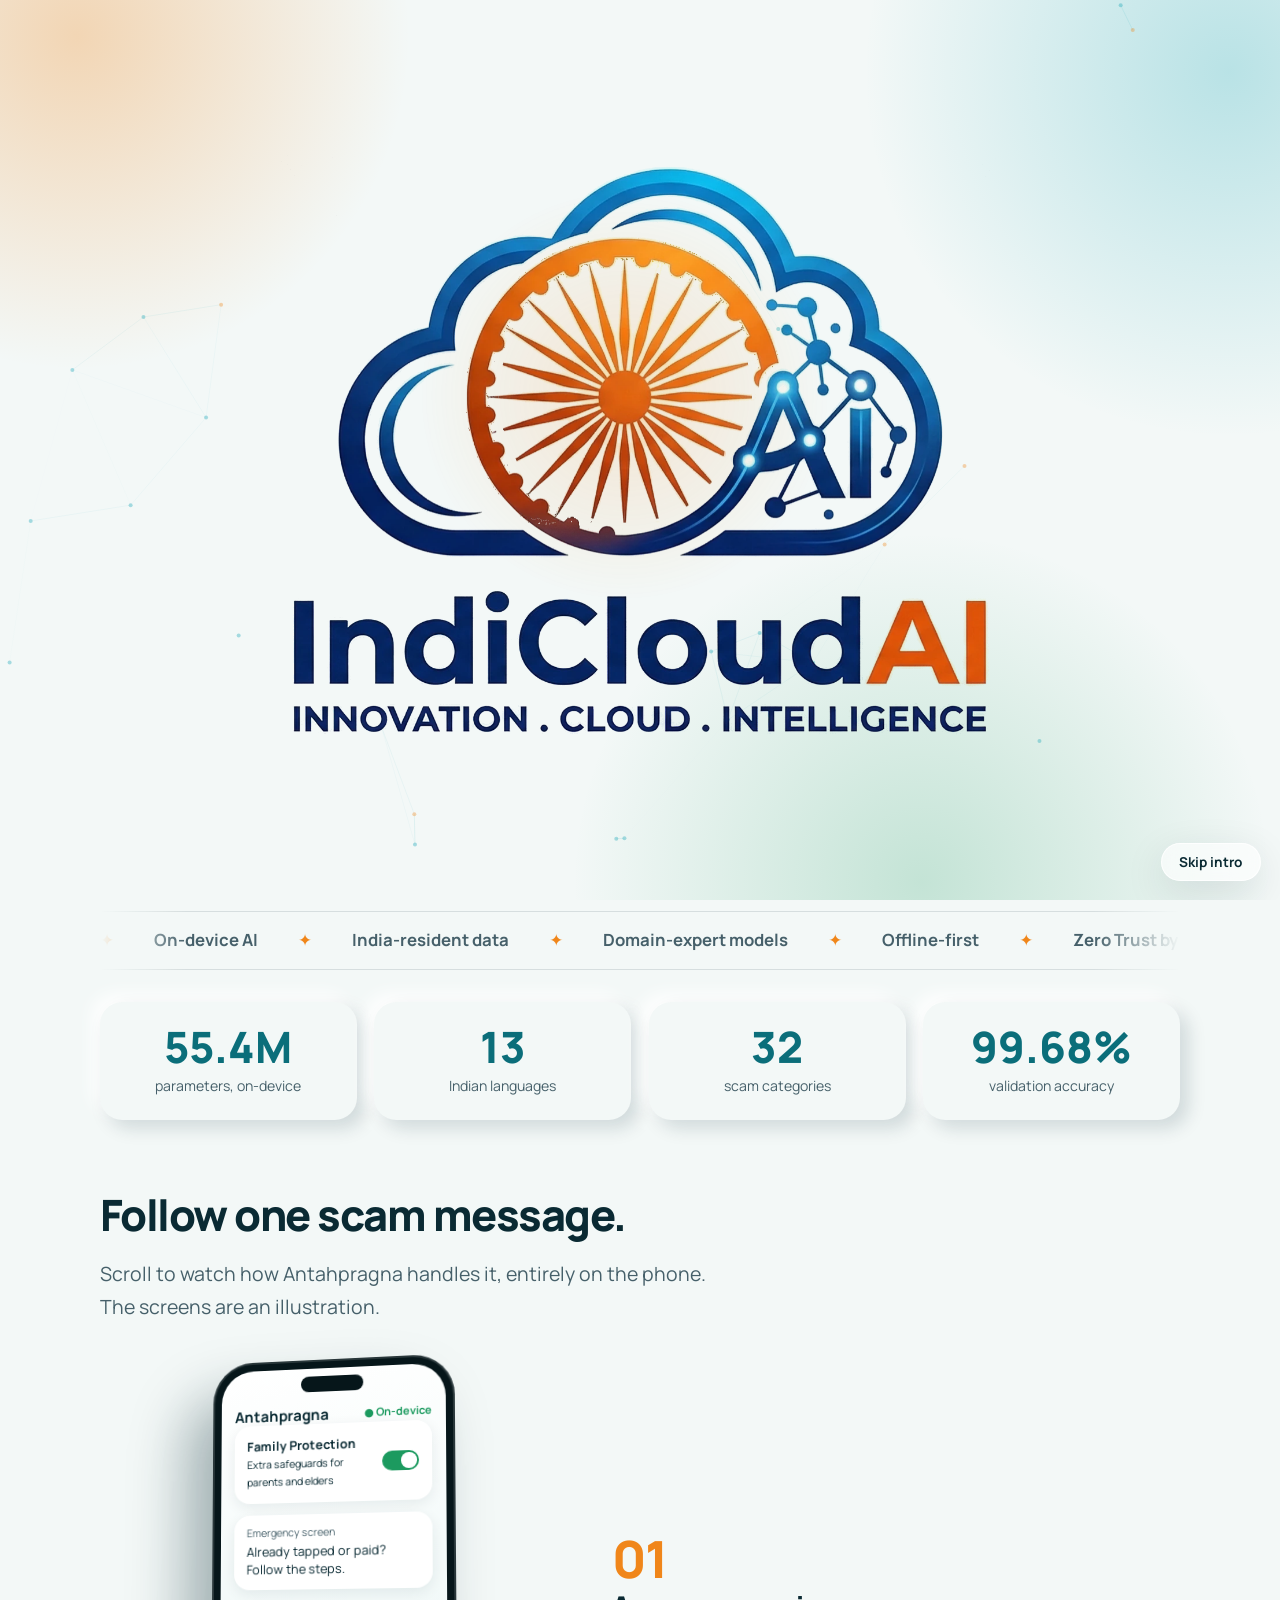
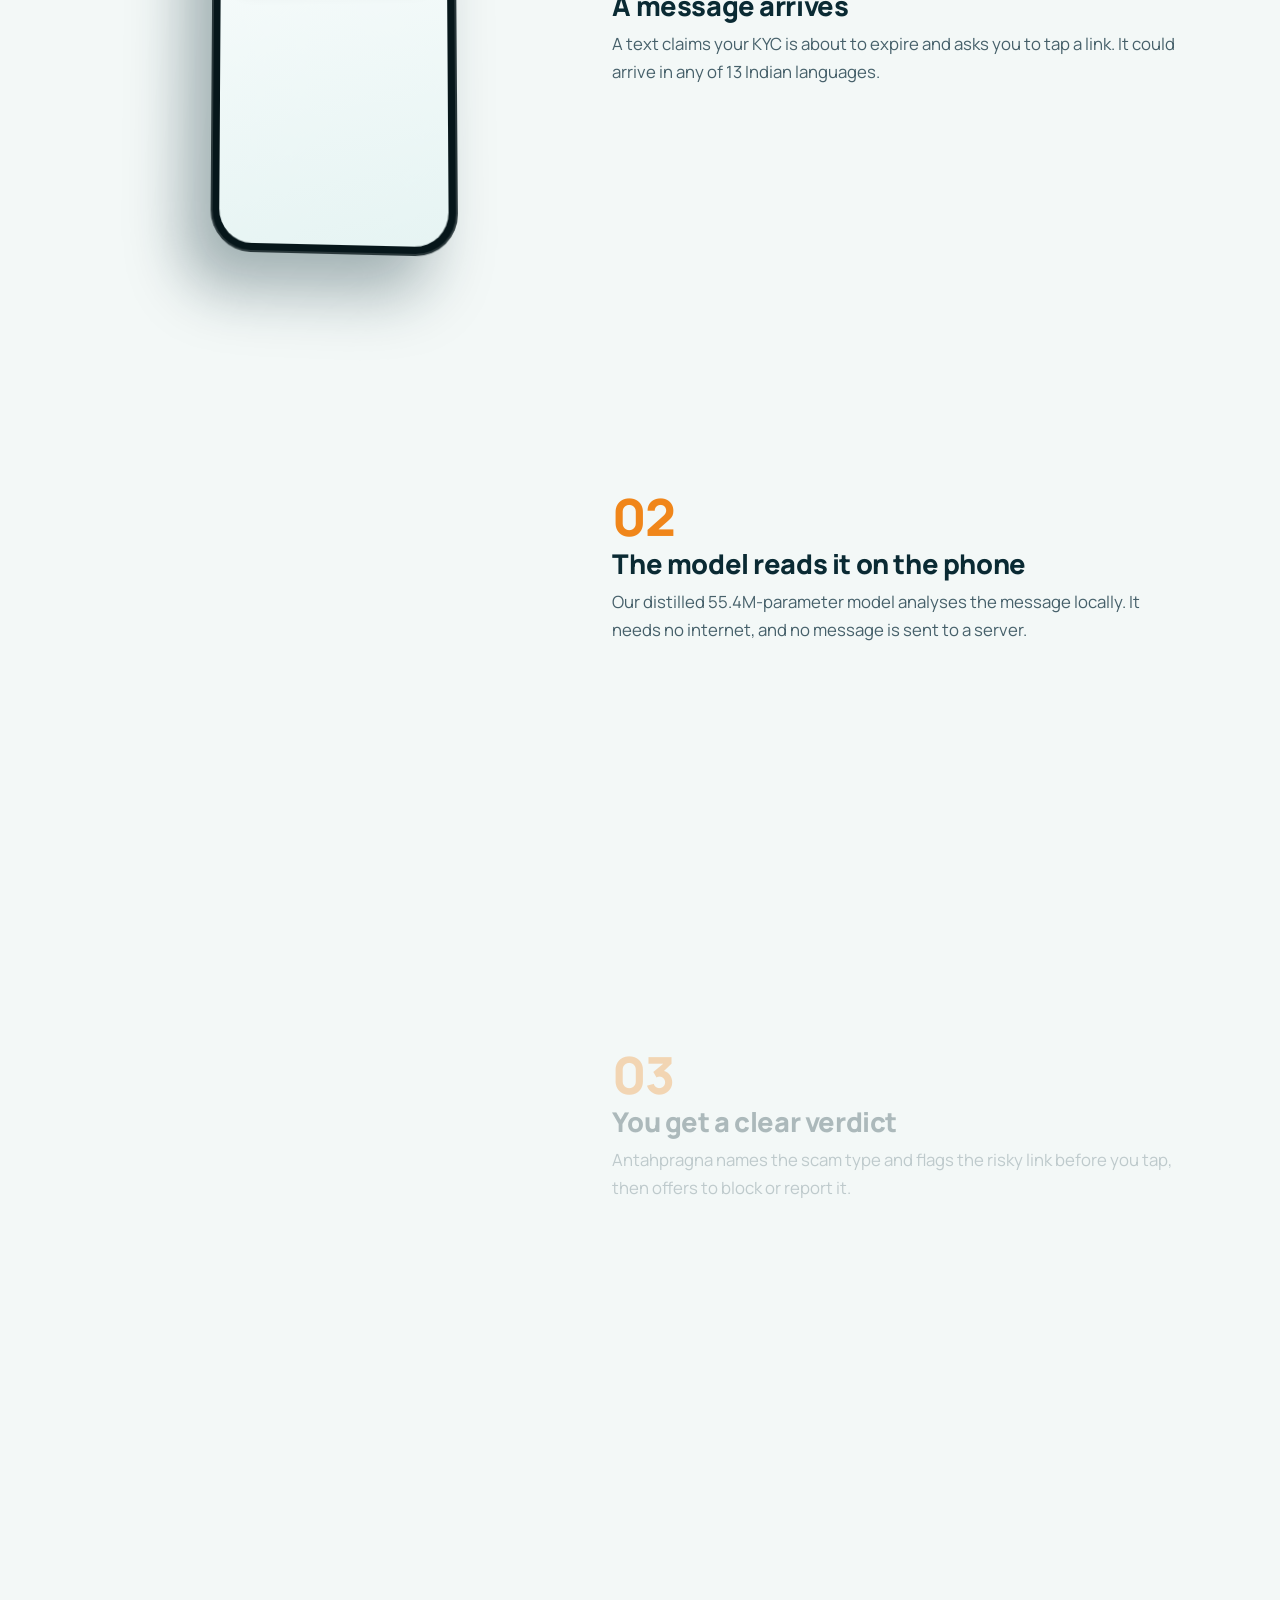
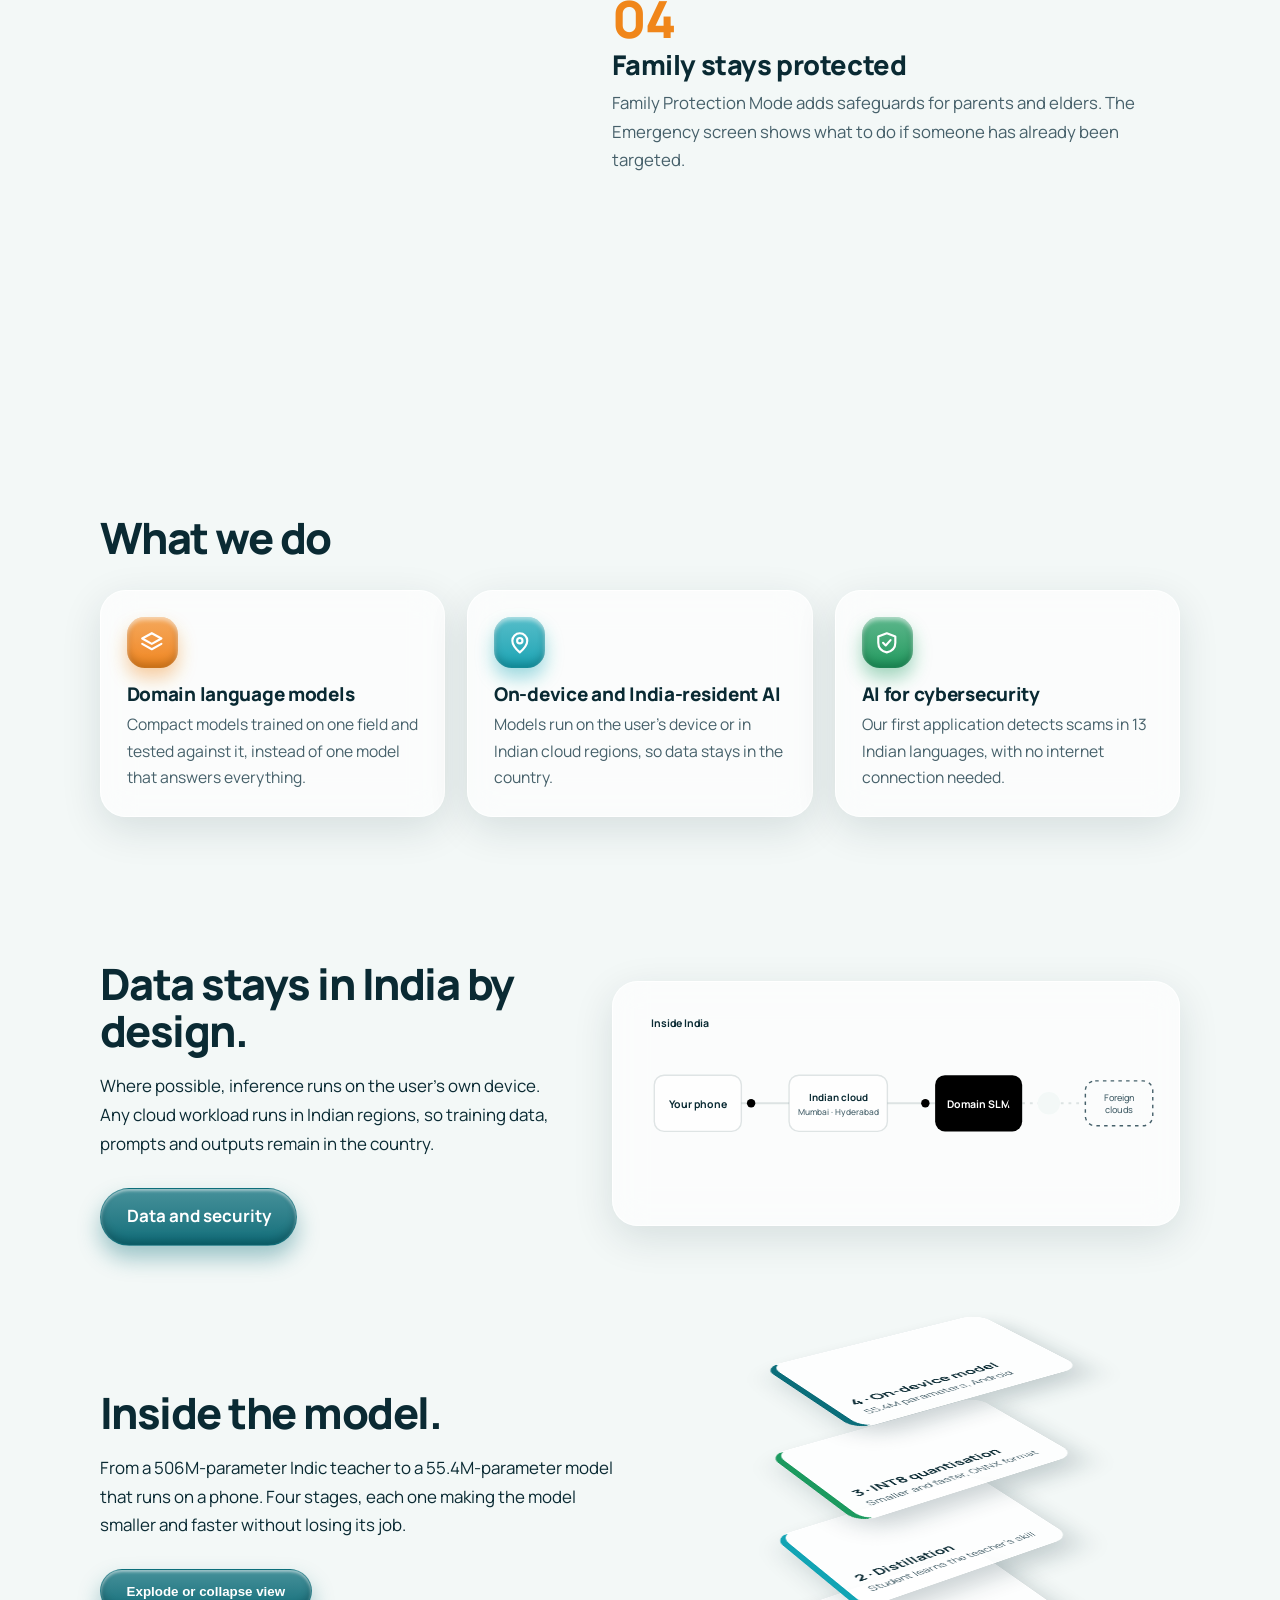
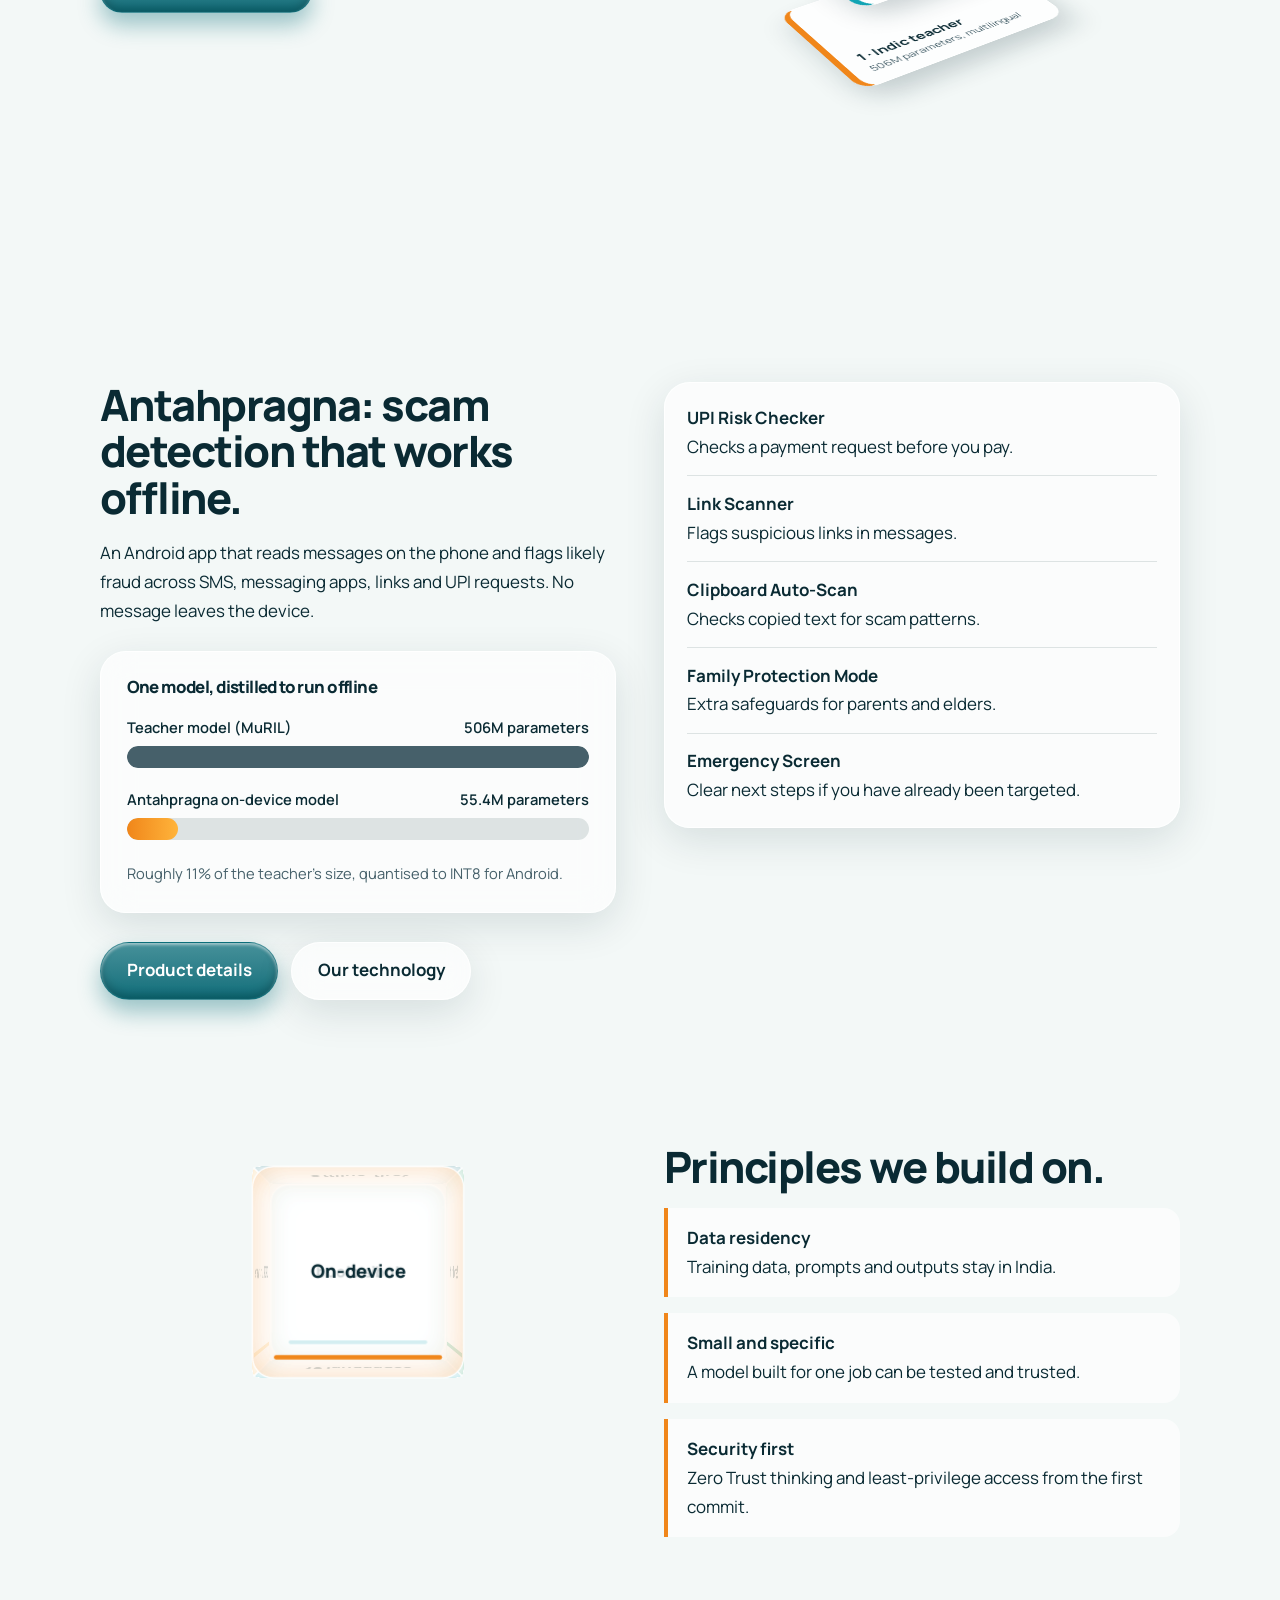
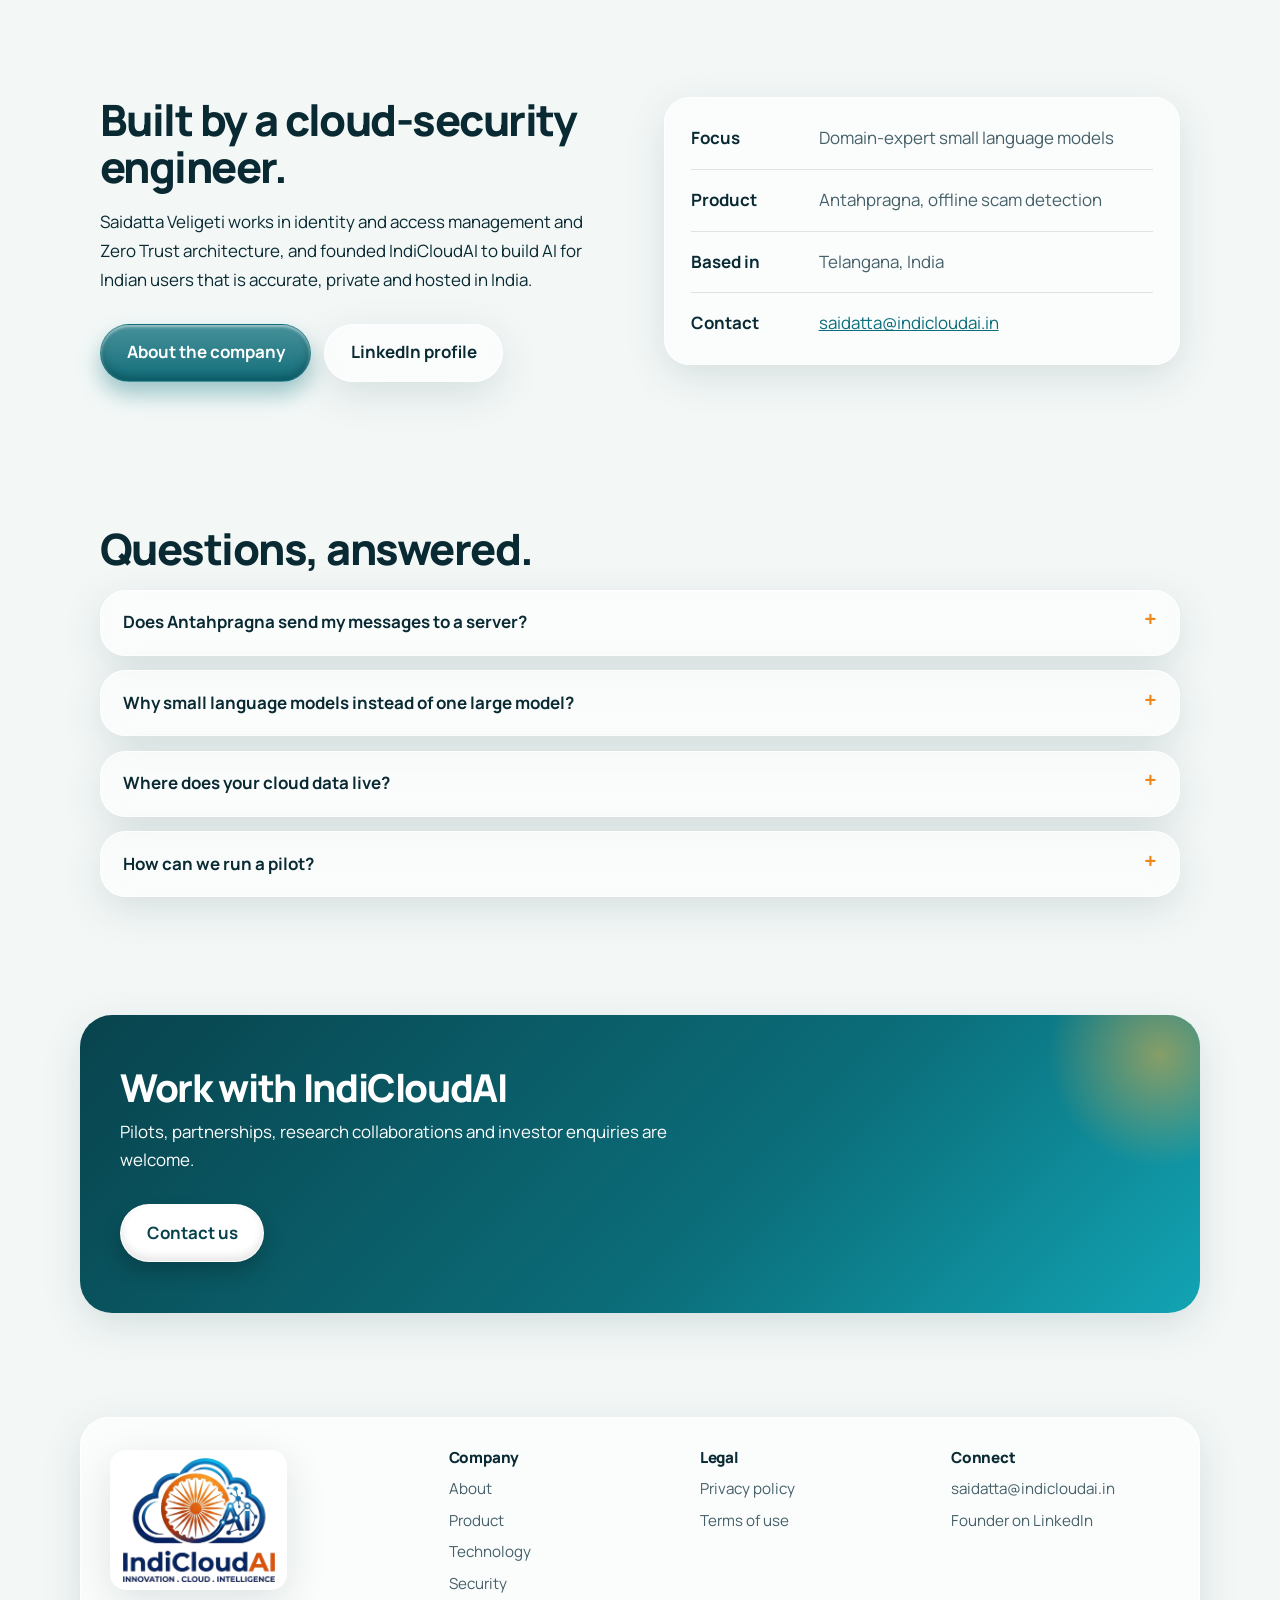
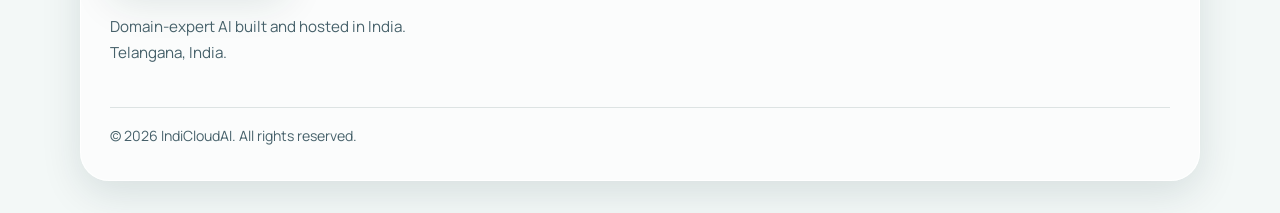
==== commit 1f6c4c64: "Add logo animation, splash intro and sharper logo assets" ====
--- a/index.html
+++ b/index.html
@@ -47,11 +47,13 @@
 }
 </script>
 <script>try{var t=localStorage.getItem('theme');if(t)document.documentElement.dataset.theme=t}catch(e){}</script>
+<script>try{if(!sessionStorage.getItem('splash')&&!matchMedia('(prefers-reduced-motion:reduce)').matches&&!location.hash)document.documentElement.classList.add('has-splash')}catch(e){}</script>
 </head>
 <body>
+<div id="splash" role="dialog" aria-label="IndiCloudAI intro"><div class="ba-s"></div><button class="ba-skip" type="button">Skip intro</button></div>
 <a class="skip" href="#main">Skip to content</a>
 <div id="prog" aria-hidden="true"></div>
-<header><div class="wrap"><a class="logo" href="index.html"><img class="lm" src="logo-mark.png" alt="" width="46" height="33"><span class="wm">IndiCloud<i>AI</i></span></a><nav aria-label="Main"><a href="index.html" aria-current="page">Home</a><a href="products.html">Product</a><a href="technology.html">Technology</a><a href="security.html">Security</a><a href="about.html">About</a><a href="contact.html">Contact</a></nav><button id="theme" class="tbtn" type="button" aria-label="Switch light or dark theme">◐</button></div></header>
+<header><div class="wrap"><a class="logo" href="index.html"><img class="lm" src="logo-mark.png" alt="" width="53" height="34"><span class="wm">IndiCloud<i>AI</i></span></a><nav aria-label="Main"><a href="index.html" aria-current="page">Home</a><a href="products.html">Product</a><a href="technology.html">Technology</a><a href="security.html">Security</a><a href="about.html">About</a><a href="contact.html">Contact</a></nav><button id="theme" class="tbtn" type="button" aria-label="Switch light or dark theme">◐</button></div></header>
 <main id="main">
 <div class="wrap hero"><canvas id="net" aria-hidden="true"></canvas><div>
 <div class="rot">Scam protection in <b id="rot">हिन्दी</b></div>
@@ -143,6 +145,7 @@
 <script>document.getElementById('y').textContent=new Date().getFullYear()</script>
 <button id="totop" class="totop" type="button" aria-label="Back to top">↑</button>
 <div id="toast" role="status" aria-live="polite"></div>
+<script src="brand-anim.js" defer></script>
 <script src="site.js" defer></script>
 </body>
 </html>
--- a/style.css
+++ b/style.css
@@ -208,3 +208,13 @@
 @media (max-width:900px){.hero,.two,.sgrid,.rdg{grid-template-columns:1fr;gap:1.6rem}.cols{grid-template-columns:1fr}.steps{grid-template-columns:1fr 1fr}dl{grid-template-columns:1fr;padding:.4rem 1.2rem}dt{border:0;padding-bottom:0}dd{padding-top:.2rem}.founder{grid-template-columns:1fr}.fg{grid-template-columns:1fr 1fr}.spin{position:static}.sl li{min-height:auto;padding:1rem 0;opacity:.5}.sl .n{font-size:2.2rem}.sl h3{font-size:1.35rem}.metrics{grid-template-columns:1fr 1fr}.stage{min-height:30rem}.band .wrap{padding:2.4rem 1.5rem}.iso{height:24rem;transform:scale(.85)}}
 @media (max-width:520px){.steps{grid-template-columns:1fr}.stamp{width:6.4rem;height:6.4rem}.c2{right:0}}
 @media (prefers-reduced-motion:reduce){.chakra,.stamp,.tick div,.scan::after,.phone,.cube,.hero>div>*{animation:none}.rv{opacity:1;transform:none;transition:none}html{scroll-behavior:auto}}
+
+#splash{display:none}
+.has-splash{overflow:hidden}
+.has-splash #splash{display:grid;position:fixed;inset:0;z-index:9999;place-items:center;background:var(--bg);transition:opacity .6s ease,transform .6s ease;overflow:hidden}
+.has-splash #splash::before{content:"";position:absolute;inset:0;background:radial-gradient(42vmax 42vmax at 6% 4%,rgba(240,134,26,var(--a1)),transparent 62%),radial-gradient(46vmax 46vmax at 96% 8%,rgba(18,164,180,var(--a2)),transparent 62%),radial-gradient(44vmax 44vmax at 72% 98%,rgba(28,154,95,var(--a3)),transparent 62%)}
+#splash.out{opacity:0;transform:scale(1.04);pointer-events:none}
+#splash .ba-s{position:relative;width:min(80vw,720px,calc((100vh - 10rem)*1.22))}
+.ba-skip{position:absolute;right:1.2rem;bottom:1.2rem;z-index:3;font:700 .85rem var(--f);color:var(--ink);background:var(--glass);border:1px solid var(--gb);border-radius:2rem;padding:.55rem 1.1rem;cursor:pointer;box-shadow:var(--shadow);-webkit-backdrop-filter:blur(14px);backdrop-filter:blur(14px)}
+.ba-card{background:var(--glass);border:1px solid var(--gb);border-radius:1.8rem;box-shadow:var(--shadow);padding:2.2rem 1.6rem;overflow:hidden;-webkit-backdrop-filter:blur(16px);backdrop-filter:blur(16px)}
+.ba-loop{max-width:30rem;margin:0 auto;aspect-ratio:1245/1023}
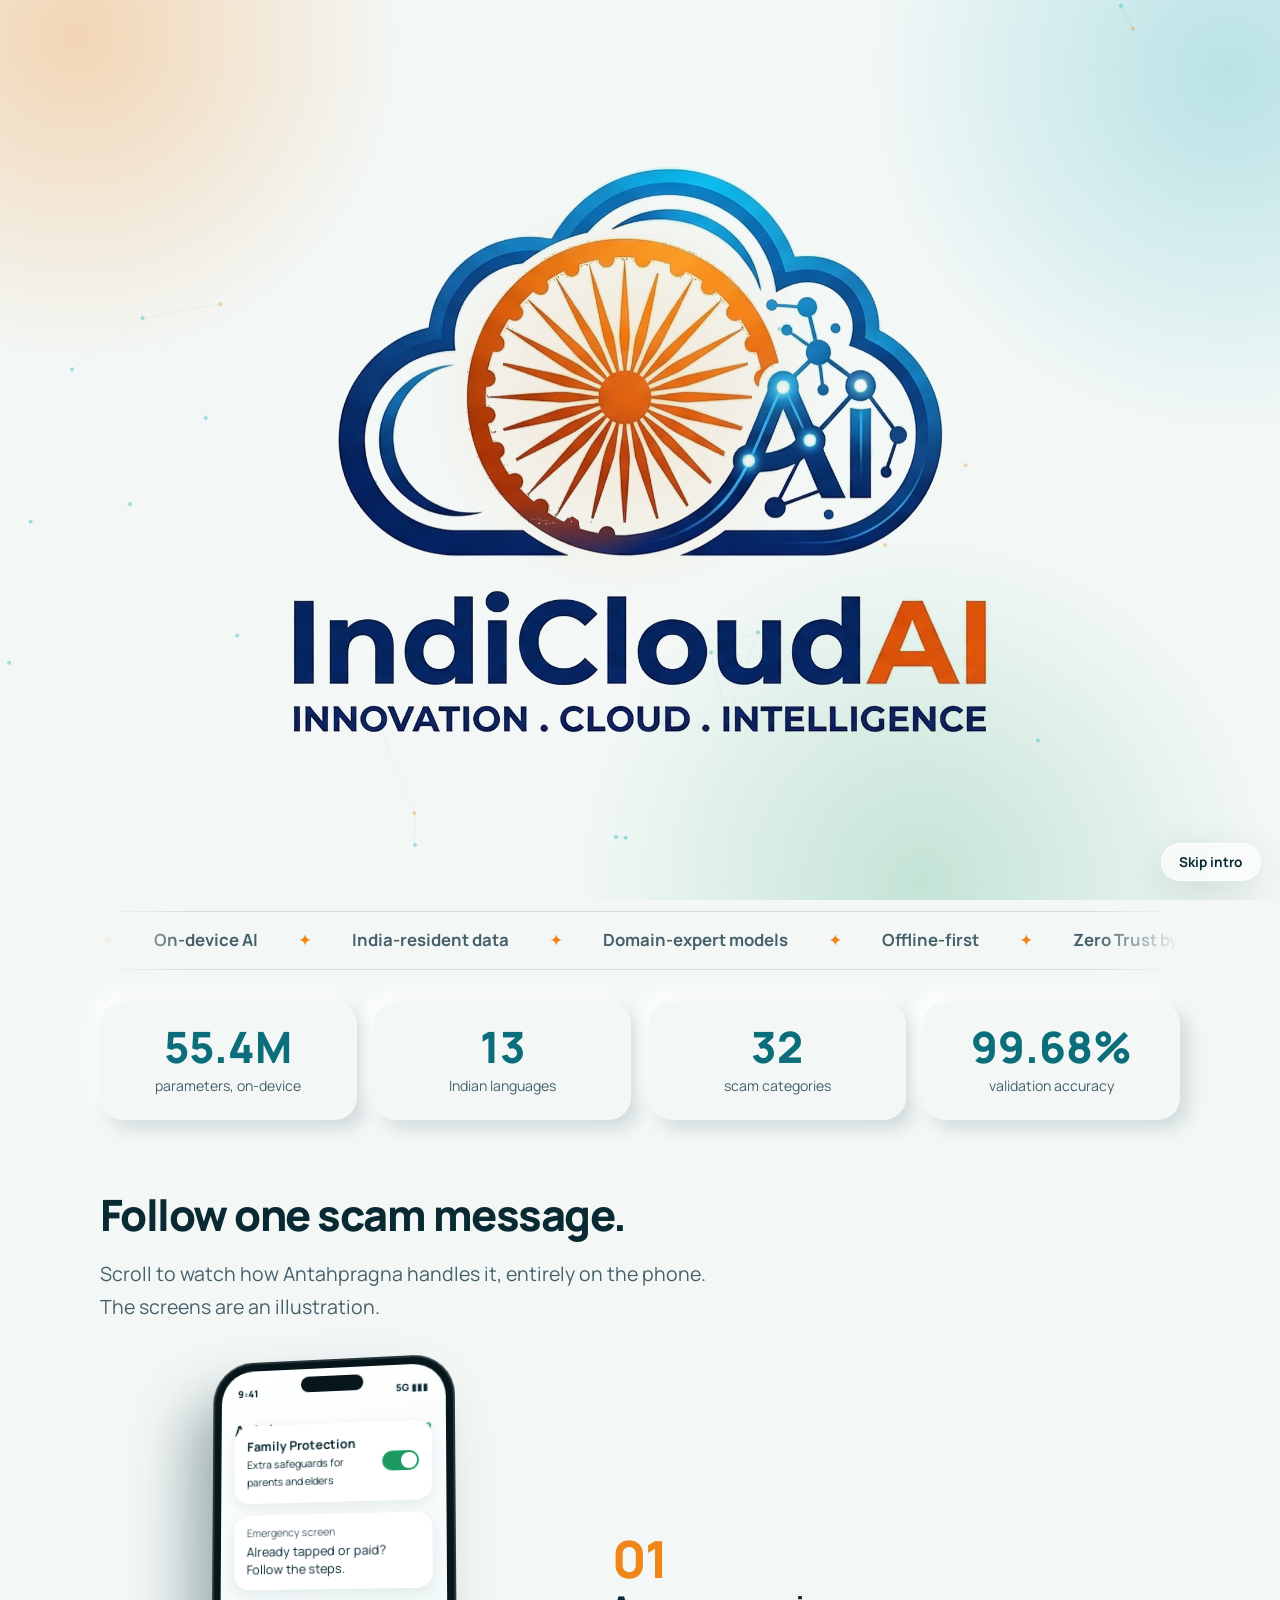
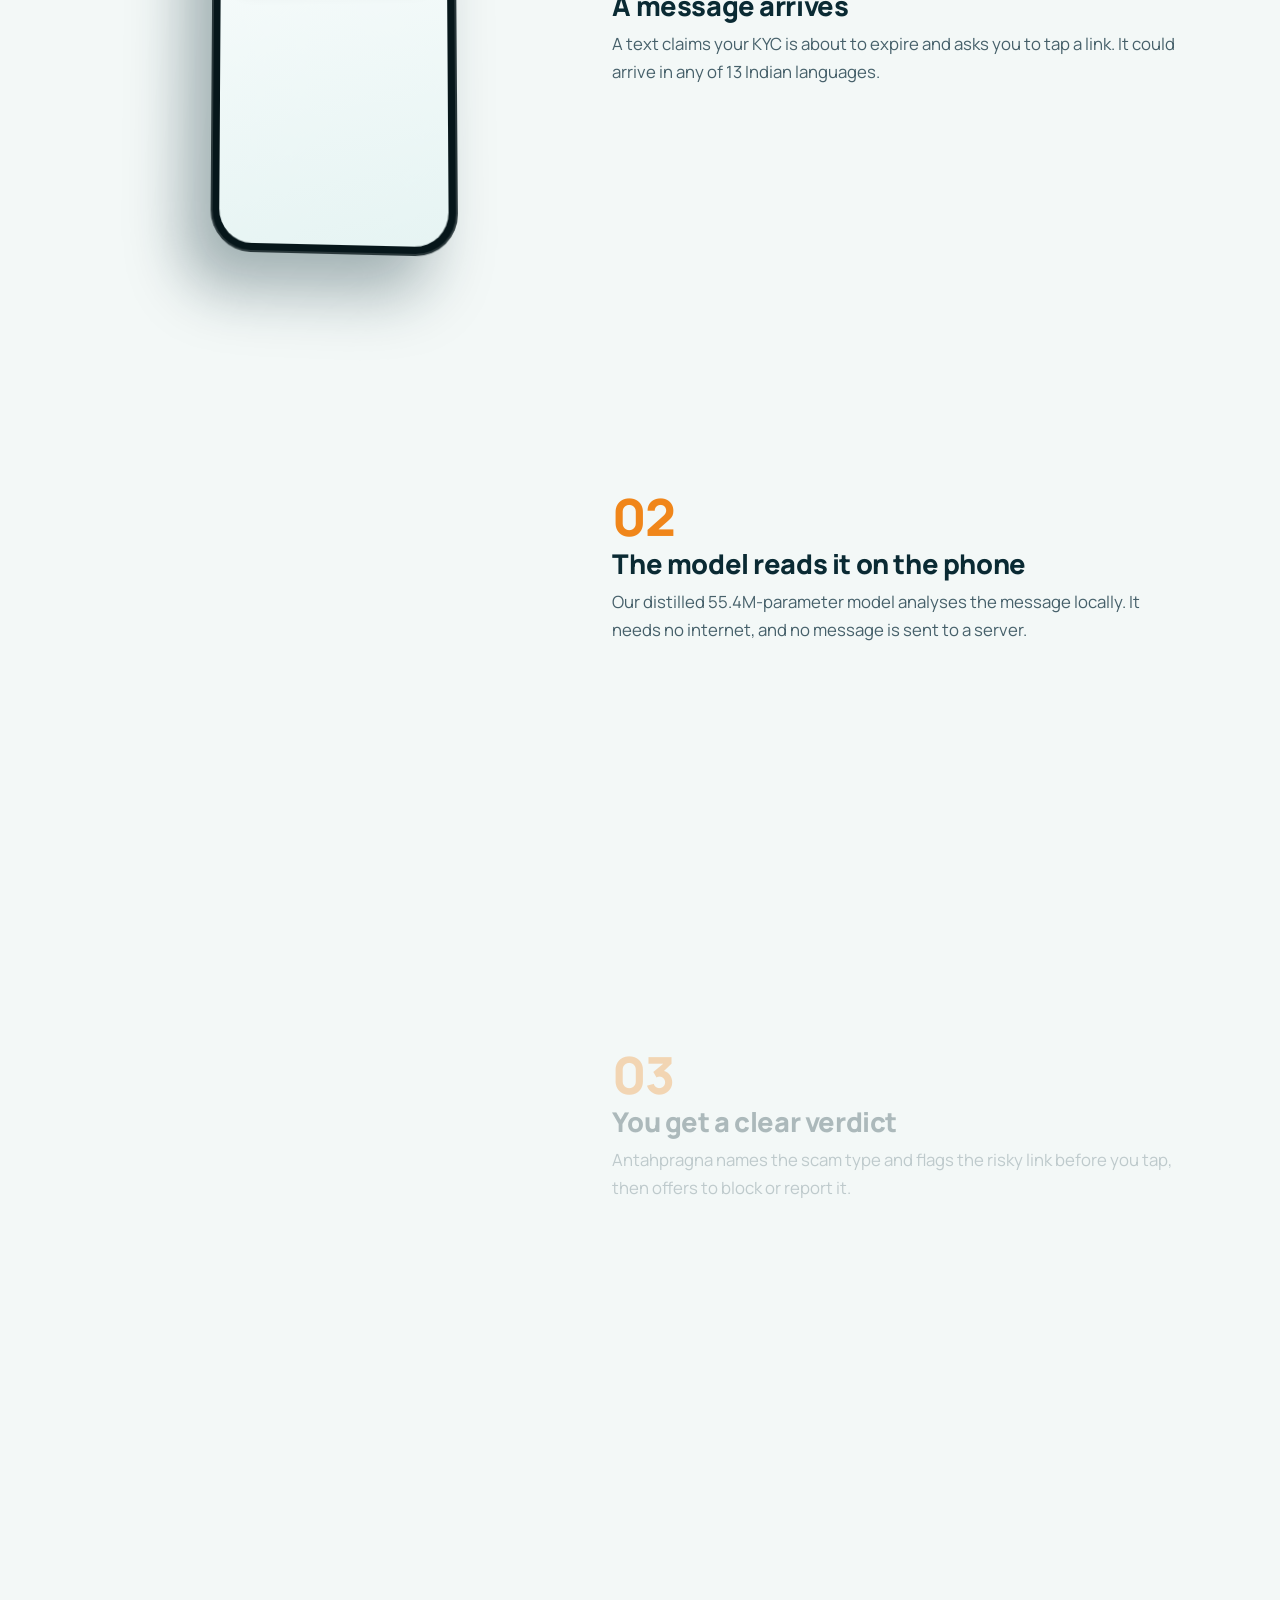
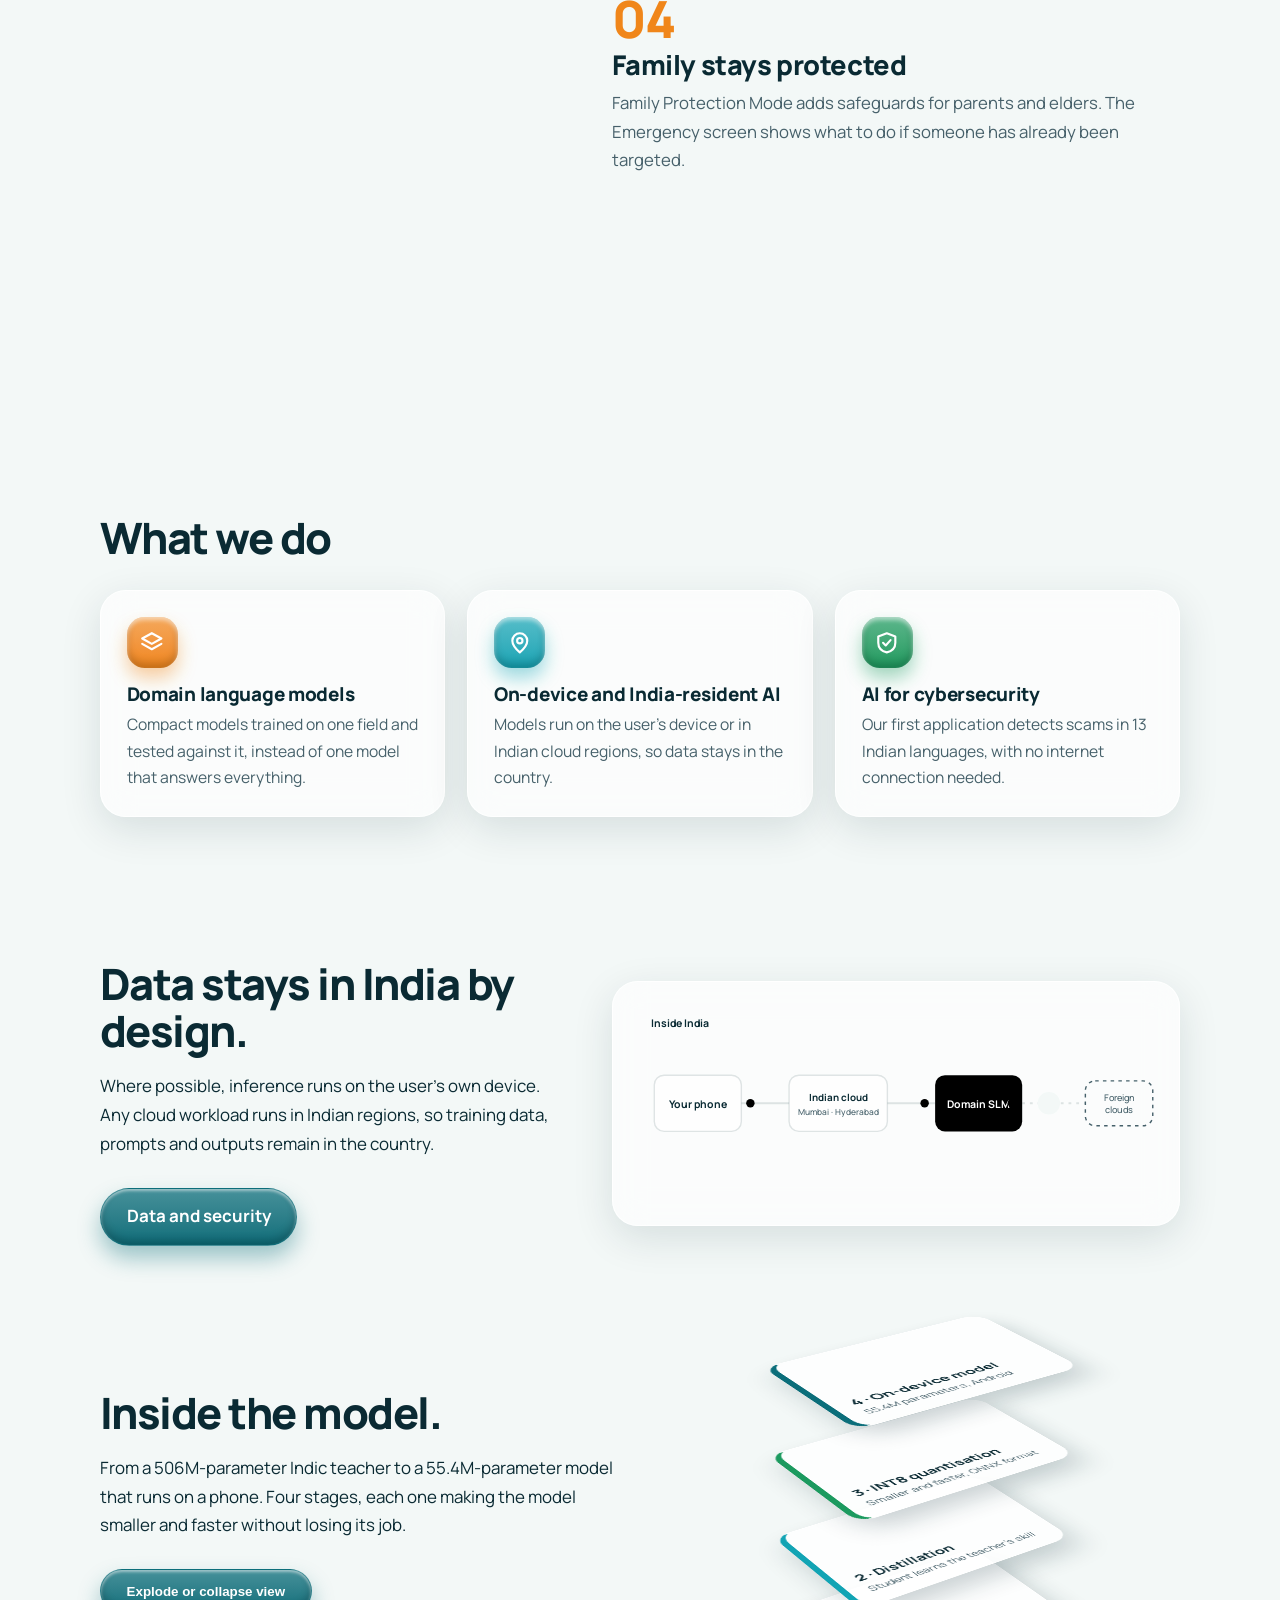
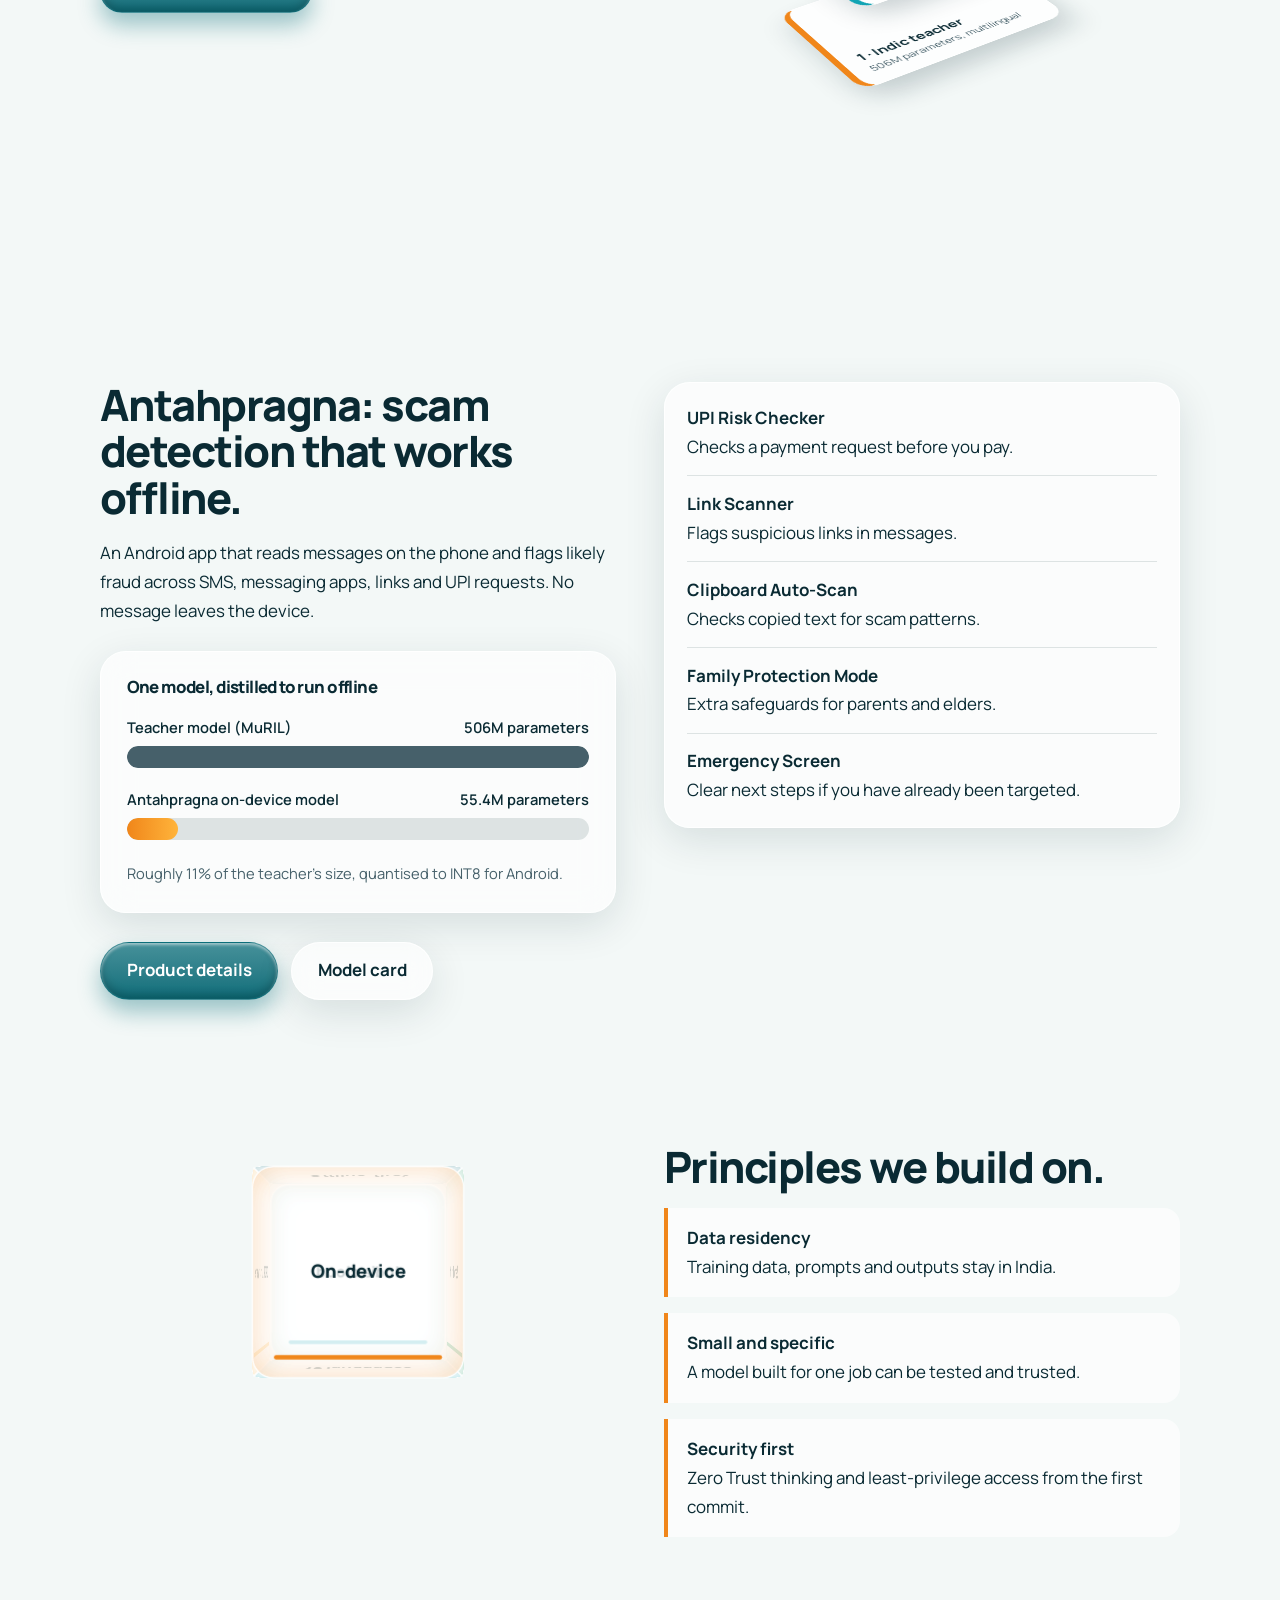
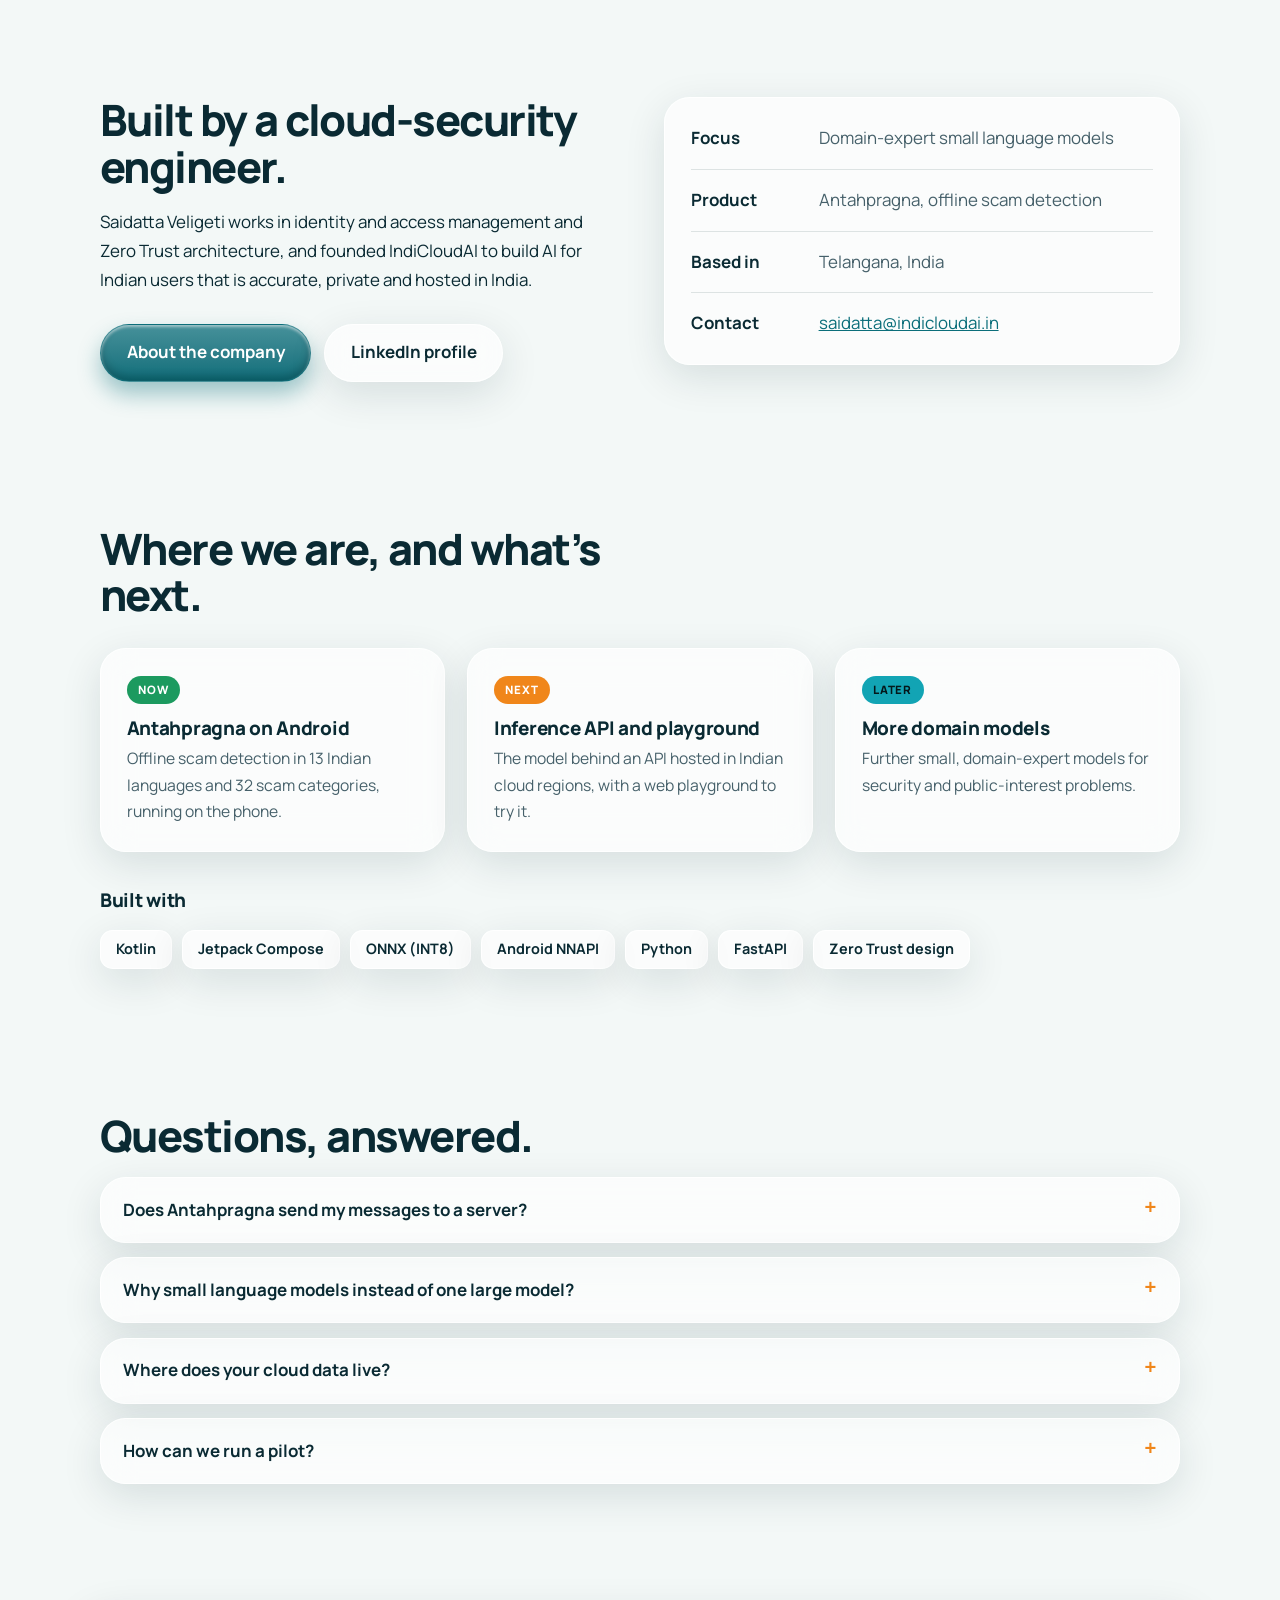
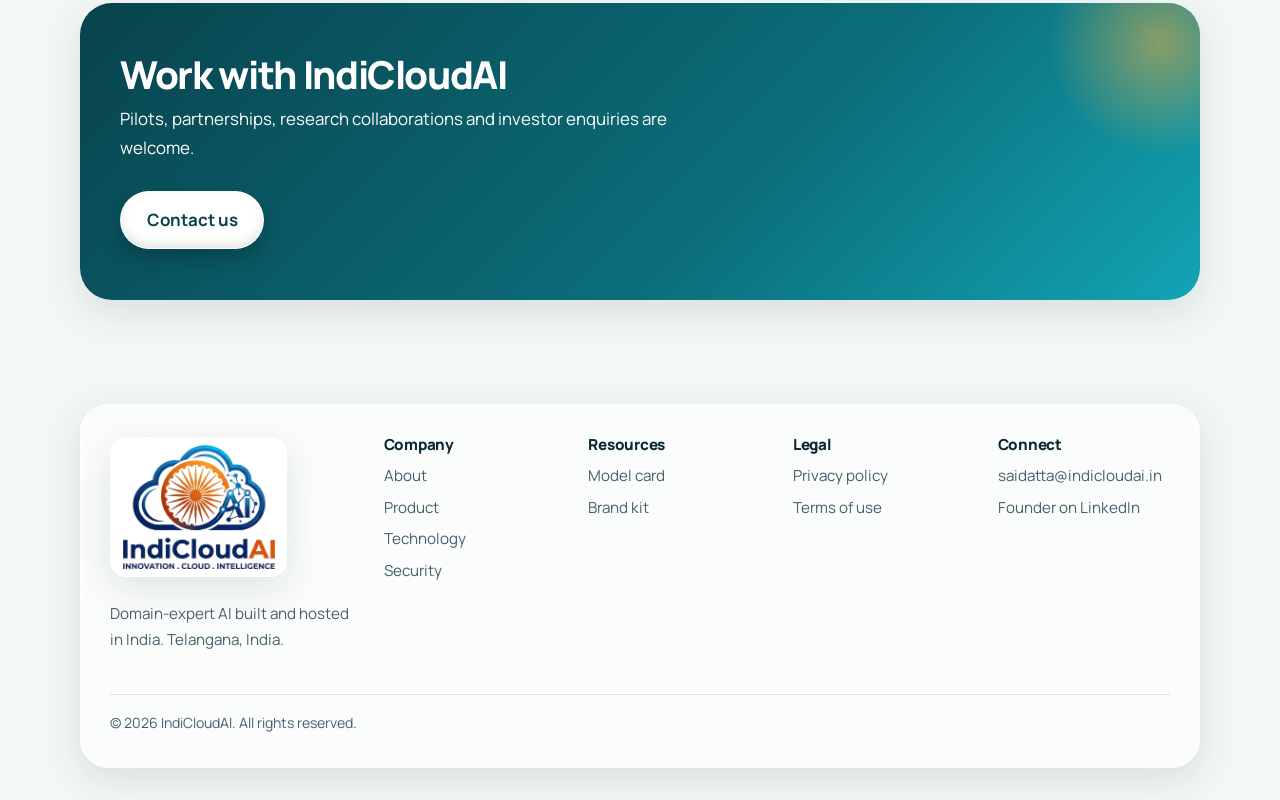
==== commit a022dd1a: "Add model card, brand kit, roadmap and contact topics" ====
--- a/index.html
+++ b/index.html
@@ -62,7 +62,7 @@
 <div class="btns"><a class="btn p" href="#story">See how it works</a><a class="btn" href="contact.html">Get in touch</a></div>
 <div class="where"><i></i>Headquartered in Telangana, India</div></div>
 <div class="stage" aria-hidden="true"><svg class="chakra" viewBox="0 0 100 100" fill="none" stroke-width=".9" aria-hidden="true"><defs><linearGradient id="cg" gradientUnits="userSpaceOnUse" x1="0" y1="0" x2="100" y2="100"><stop offset="0" stop-color="#f0861a"/><stop offset="1" stop-color="#ffb43b"/></linearGradient></defs><g style="stroke:var(--brand)"><circle cx="50" cy="50" r="46" stroke-width="1.4"/><circle cx="50" cy="50" r="42"/><circle cx="50" cy="50" r="8" stroke-width="1.4"/></g><g stroke="url(#cg)"><line x1="64.00" y1="50.00" x2="90.00" y2="50.00"/><line x1="63.52" y1="53.62" x2="88.64" y2="60.35"/><line x1="62.12" y1="57.00" x2="84.64" y2="70.00"/><line x1="59.90" y1="59.90" x2="78.28" y2="78.28"/><line x1="57.00" y1="62.12" x2="70.00" y2="84.64"/><line x1="53.62" y1="63.52" x2="60.35" y2="88.64"/><line x1="50.00" y1="64.00" x2="50.00" y2="90.00"/><line x1="46.38" y1="63.52" x2="39.65" y2="88.64"/><line x1="43.00" y1="62.12" x2="30.00" y2="84.64"/><line x1="40.10" y1="59.90" x2="21.72" y2="78.28"/><line x1="37.88" y1="57.00" x2="15.36" y2="70.00"/><line x1="36.48" y1="53.62" x2="11.36" y2="60.35"/><line x1="36.00" y1="50.00" x2="10.00" y2="50.00"/><line x1="36.48" y1="46.38" x2="11.36" y2="39.65"/><line x1="37.88" y1="43.00" x2="15.36" y2="30.00"/><line x1="40.10" y1="40.10" x2="21.72" y2="21.72"/><line x1="43.00" y1="37.88" x2="30.00" y2="15.36"/><line x1="46.38" y1="36.48" x2="39.65" y2="11.36"/><line x1="50.00" y1="36.00" x2="50.00" y2="10.00"/><line x1="53.62" y1="36.48" x2="60.35" y2="11.36"/><line x1="57.00" y1="37.88" x2="70.00" y2="15.36"/><line x1="59.90" y1="40.10" x2="78.28" y2="21.72"/><line x1="62.12" y1="43.00" x2="84.64" y2="30.00"/><line x1="63.52" y1="46.38" x2="88.64" y2="39.65"/></g></svg><svg class="stamp" viewBox="0 0 200 200" aria-hidden="true"><defs><path id="ring" d="M100 100m-78 0a78 78 0 1 1 156 0a78 78 0 1 1-156 0"/></defs><text><textPath href="#ring">INNOVATION · CLOUD · INTELLIGENCE · </textPath></text><circle cx="100" cy="100" r="7" fill="var(--orange)"/></svg><div class="phone" id="phone"><div class="screen">
-<div class="sbar"><b>Antahpragna</b><span class="live">● On-device</span></div>
+<div class="stat"><span>9:41</span><span>5G ▮▮▮</span></div><div class="sbar"><b>Antahpragna</b><span class="live">● On-device</span></div>
 <div class="msg"><small>SMS · just now</small><p>Your KYC expires today. Update now: http://kyc-update.example</p></div>
 <div class="verdict"><span class="vi">!</span><div><strong>Likely scam</strong><small>KYC fraud pattern</small></div></div>
 <div class="acts"><span>Block</span><span>Report</span></div>
@@ -74,7 +74,7 @@
 <section id="story"><div class="wrap"><h2 class="h">Follow one scam message.</h2>
 <p class="lead" style="margin-top:0;max-width:52ch">Scroll to watch how Antahpragna handles it, entirely on the phone. The screens are an illustration.</p>
 <div class="sgrid"><div class="spin"><div class="phone sp" id="sphone" data-step="0"><div class="screen">
-<div class="sbar"><b>Antahpragna</b><span class="live">● On-device</span></div>
+<div class="stat"><span>9:41</span><span>5G ▮▮▮</span></div><div class="sbar"><b>Antahpragna</b><span class="live">● On-device</span></div>
 <div class="layer l0"><span class="pill">Unknown sender</span><div class="msg"><small>SMS · 2 min ago</small><p>Your KYC expires today. Update now: http://kyc-update.example</p></div></div>
 <div class="layer l1"><span class="pill">✈ Works offline</span><div class="msg scan"><small>Analysing on this device…</small><p>Your KYC expires today. Update now: http://kyc-update.example</p></div></div>
 <div class="layer l2"><div class="verdict"><span class="vi">!</span><div><strong>Likely scam</strong><small>KYC fraud pattern</small></div></div><div class="msg"><small>Link check</small><p>Suspicious link. Do not open.</p></div><div class="acts"><span>Block</span><span>Report</span></div></div>
@@ -121,7 +121,7 @@
 <div class="bar"><span>Teacher model (MuRIL)<span>506M parameters</span></span><div class="track"><span class="fill" style="width:100%"></span></div></div>
 <div class="bar s"><span>Antahpragna on-device model<span>55.4M parameters</span></span><div class="track"><span class="fill" style="width:11%"></span></div></div>
 <p>Roughly 11% of the teacher’s size, quantised to INT8 for Android.</p></div>
-<div class="btns"><a class="btn p" href="products.html">Product details</a><a class="btn" href="technology.html">Our technology</a></div></div><ul class="feat"><li><strong>UPI Risk Checker</strong>Checks a payment request before you pay.</li><li><strong>Link Scanner</strong>Flags suspicious links in messages.</li><li><strong>Clipboard Auto-Scan</strong>Checks copied text for scam patterns.</li><li><strong>Family Protection Mode</strong>Extra safeguards for parents and elders.</li><li><strong>Emergency Screen</strong>Clear next steps if you have already been targeted.</li></ul></div></section>
+<div class="btns"><a class="btn p" href="products.html">Product details</a><a class="btn" href="model-card.html">Model card</a></div></div><ul class="feat"><li><strong>UPI Risk Checker</strong>Checks a payment request before you pay.</li><li><strong>Link Scanner</strong>Flags suspicious links in messages.</li><li><strong>Clipboard Auto-Scan</strong>Checks copied text for scam patterns.</li><li><strong>Family Protection Mode</strong>Extra safeguards for parents and elders.</li><li><strong>Emergency Screen</strong>Clear next steps if you have already been targeted.</li></ul></div></section>
 
 <section><div class="wrap two"><div class="cube-wrap" aria-hidden="true"><div class="cube"><div class="f1" style="--t:var(--acc)">On-device</div><div class="f2" style="--t:var(--cyan)">India cloud</div><div class="f3" style="--t:var(--green)">Zero Trust</div><div class="f4" style="--t:var(--acc2)">DPDP Act aware</div><div class="f5" style="--t:var(--brand)">Offline-first</div><div class="f6" style="--t:var(--cyan)">13 languages</div></div></div>
 <div><h2 class="h">Principles we build on.</h2><ul class="prin"><li><strong>Data residency</strong>Training data, prompts and outputs stay in India.</li><li><strong>Small and specific</strong>A model built for one job can be tested and trusted.</li><li><strong>Security first</strong>Zero Trust thinking and least-privilege access from the first commit.</li></ul></div></div></section>
@@ -130,6 +130,12 @@
 <div class="btns"><a class="btn p" href="about.html">About the company</a><a class="btn" href="https://www.linkedin.com/in/saidatta-veligeti-666802217" rel="noopener" target="_blank">LinkedIn profile</a></div></div>
 <dl style="grid-template-columns:8rem 1fr;margin-top:0"><dt>Focus</dt><dd>Domain-expert small language models</dd><dt>Product</dt><dd>Antahpragna, offline scam detection</dd><dt>Based in</dt><dd>Telangana, India</dd><dt>Contact</dt><dd><a href="mailto:saidatta@indicloudai.in">saidatta@indicloudai.in</a></dd></dl></div></section>
 
+<section><div class="wrap"><h2 class="h">Where we are, and what’s next.</h2>
+<div class="cols"><div><span class="st now">Now</span><h3>Antahpragna on Android</h3><p>Offline scam detection in 13 Indian languages and 32 scam categories, running on the phone.</p></div>
+<div><span class="st next">Next</span><h3>Inference API and playground</h3><p>The model behind an API hosted in Indian cloud regions, with a web playground to try it.</p></div>
+<div><span class="st later">Later</span><h3>More domain models</h3><p>Further small, domain-expert models for security and public-interest problems.</p></div></div>
+<h3 style="margin-top:2.4rem">Built with</h3>
+<div class="stack"><span>Kotlin</span><span>Jetpack Compose</span><span>ONNX (INT8)</span><span>Android NNAPI</span><span>Python</span><span>FastAPI</span><span>Zero Trust design</span></div></div></section>
 <section><div class="wrap"><h2 class="h">Questions, answered.</h2><details class="qa"><summary>Does Antahpragna send my messages to a server?</summary><p>No. The model runs on your phone, and message contents are not sent to our servers.</p></details><details class="qa"><summary>Why small language models instead of one large model?</summary><p>A small model trained on one domain can be tested and measured against that domain, and it is light enough to run on a device or in an Indian data centre.</p></details><details class="qa"><summary>Where does your cloud data live?</summary><p>Any cloud workload runs in Indian regions, so training data, prompts and outputs remain in India.</p></details><details class="qa"><summary>How can we run a pilot?</summary><p>Email saidatta@indicloudai.in with your use case, and we will get back to you.</p></details></div></section>
 <section class="band"><div class="wrap"><h2>Work with IndiCloudAI</h2><p>Pilots, partnerships, research collaborations and investor enquiries are welcome.</p><div class="btns"><a class="btn" href="contact.html">Contact us</a></div></div></section>
 </main>
@@ -137,6 +143,7 @@
 <div class="fg">
 <div><a class="ft-logo" href="index.html"><img src="logo.png" alt="IndiCloudAI: Innovation, Cloud, Intelligence" width="152" height="124"></a><p>Domain-expert AI built and hosted in India. Telangana, India.</p></div>
 <div><h3>Company</h3><a href="about.html">About</a><a href="products.html">Product</a><a href="technology.html">Technology</a><a href="security.html">Security</a></div>
+<div><h3>Resources</h3><a href="model-card.html">Model card</a><a href="brand.html">Brand kit</a></div>
 <div><h3>Legal</h3><a href="privacy.html">Privacy policy</a><a href="terms.html">Terms of use</a></div>
 <div><h3>Connect</h3><a href="mailto:saidatta@indicloudai.in">saidatta@indicloudai.in</a><a href="https://www.linkedin.com/in/saidatta-veligeti-666802217" rel="noopener" target="_blank">Founder on LinkedIn</a></div>
 </div>
--- a/style.css
+++ b/style.css
@@ -218,3 +218,31 @@
 .ba-skip{position:absolute;right:1.2rem;bottom:1.2rem;z-index:3;font:700 .85rem var(--f);color:var(--ink);background:var(--glass);border:1px solid var(--gb);border-radius:2rem;padding:.55rem 1.1rem;cursor:pointer;box-shadow:var(--shadow);-webkit-backdrop-filter:blur(14px);backdrop-filter:blur(14px)}
 .ba-card{background:var(--glass);border:1px solid var(--gb);border-radius:1.8rem;box-shadow:var(--shadow);padding:2.2rem 1.6rem;overflow:hidden;-webkit-backdrop-filter:blur(16px);backdrop-filter:blur(16px)}
 .ba-loop{max-width:30rem;margin:0 auto;aspect-ratio:1245/1023}
+
+.st{display:inline-block;font-weight:800;font-size:.72rem;letter-spacing:.08em;text-transform:uppercase;padding:.25rem .7rem;border-radius:2rem;margin-bottom:.9rem;color:#fff}
+.st.now{background:var(--green)}.st.next{background:var(--acc)}.st.later{background:var(--cyan);color:#04181b}
+.code{margin:1.4rem 0 0;background:#06161a;color:#d7eef0;border-radius:1.2rem;padding:1.2rem 1.4rem;overflow-x:auto;font:500 .88rem/1.65 ui-monospace,SFMono-Regular,Menlo,Consolas,monospace;box-shadow:var(--shadow)}
+.code .k{color:#ffb43b}.code .s{color:#7ee0b0}.code .c{color:#7fa6ab}
+.note{border-left:4px solid var(--acc);background:var(--glass);border-radius:0 1rem 1rem 0;padding:1rem 1.2rem;margin:1.4rem 0;max-width:70ch}
+.note strong{display:block;margin-bottom:.2rem}
+.sw{display:grid;grid-template-columns:repeat(3,1fr);gap:1rem;margin-top:1.4rem}
+.sw div{border-radius:1.2rem;padding:4.2rem 1rem 1rem;color:#fff;font-weight:700;box-shadow:var(--shadow)}
+.sw small{display:block;font-weight:500;opacity:.9}
+.dl-grid{display:grid;grid-template-columns:repeat(2,1fr);gap:1.2rem;margin-top:1.4rem}
+.dl-grid>div{background:var(--glass);border:1px solid var(--gb);border-radius:1.6rem;box-shadow:var(--shadow);padding:1.4rem;text-align:center}
+.dl-grid .pv{border-radius:1rem;padding:1.2rem;margin-bottom:1rem;display:grid;place-items:center;min-height:11rem}
+.dl-grid .pv img{max-height:9rem;width:auto;max-width:100%}
+.dl-grid .l{background:#fff}.dl-grid .d{background:#06161a}
+.stack{display:flex;flex-wrap:wrap;gap:.6rem;margin-top:1.2rem}
+.stack span{background:var(--glass);border:1px solid var(--gb);border-radius:.8rem;padding:.4rem .95rem;font-weight:700;font-size:.9rem;box-shadow:var(--shadow)}
+.mc-hd{display:flex;flex-wrap:wrap;gap:.6rem;margin-top:1.2rem}
+.mc-hd span{border:1px solid var(--line);border-radius:2rem;padding:.25rem .9rem;font-size:.86rem;color:var(--muted);background:var(--glass)}
+.fg{grid-template-columns:1.4fr 1fr 1fr 1fr 1fr!important}
+@media (max-width:900px){.sw,.dl-grid{grid-template-columns:1fr}.fg{grid-template-columns:1fr 1fr!important}}
+
+.topics{display:grid;grid-template-columns:repeat(2,1fr);gap:1.2rem;margin-top:1.6rem}
+.topics>div{background:var(--glass);border:1px solid var(--gb);border-radius:1.6rem;box-shadow:var(--shadow);padding:1.5rem}
+.topics h3{margin-bottom:.4rem}.topics p{color:var(--muted);font-size:.97rem}
+.stat{display:flex;justify-content:space-between;font-size:.62rem;font-weight:800;letter-spacing:.02em;margin:-.1rem .2rem 0}
+.screen .sbar{margin-top:.5rem}
+@media (max-width:900px){.topics{grid-template-columns:1fr}}
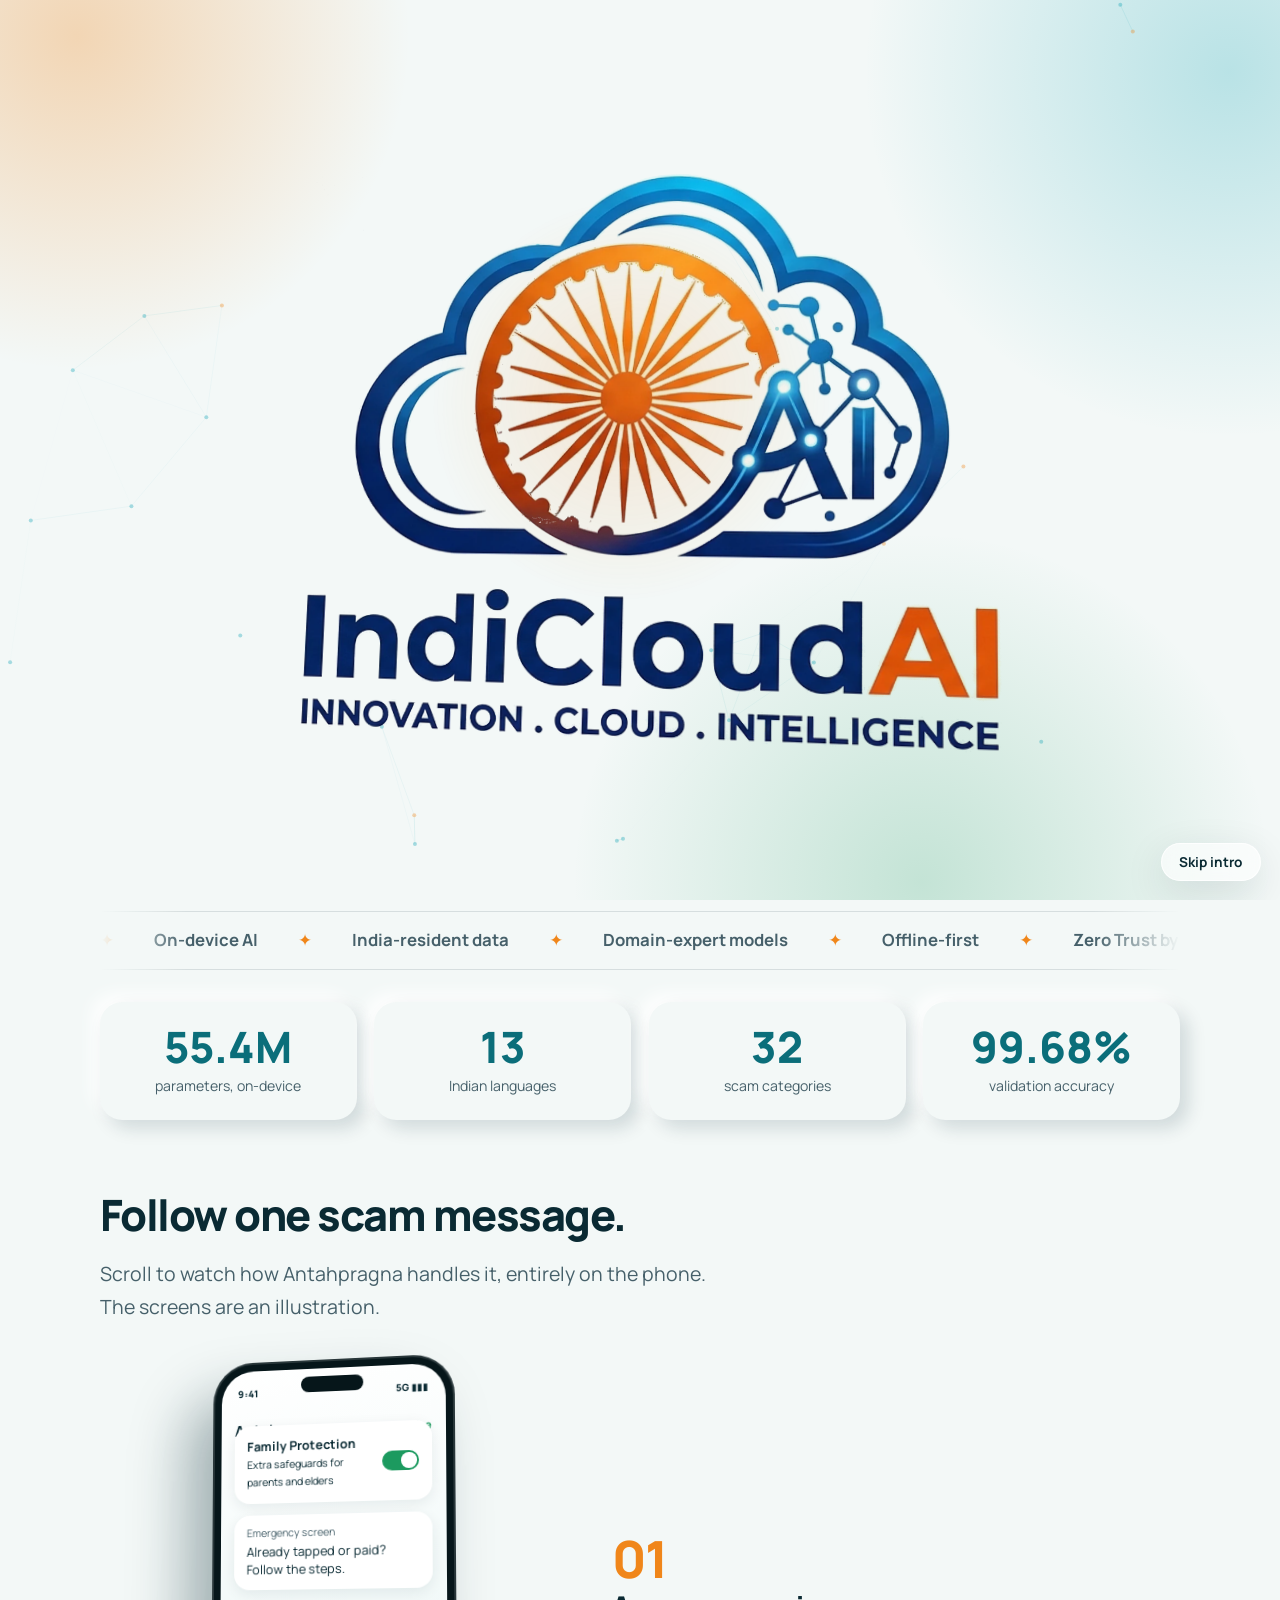
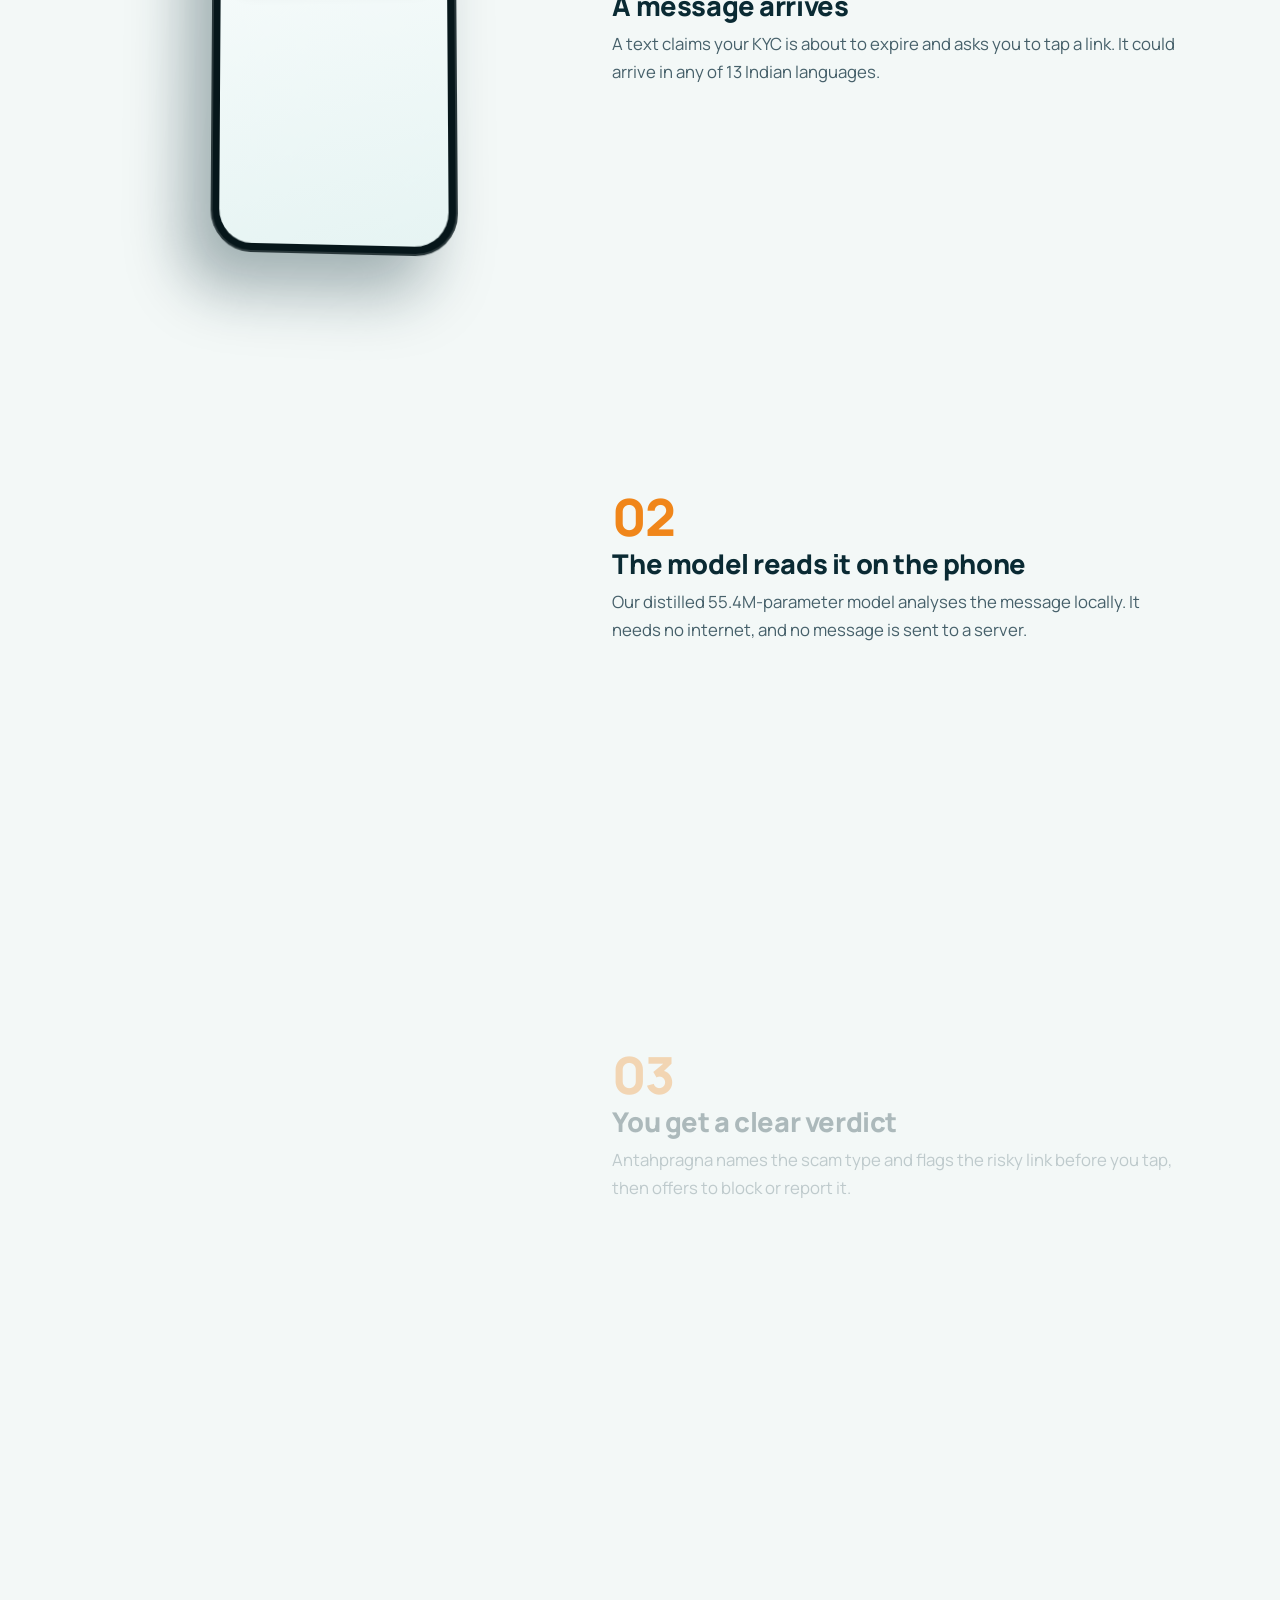
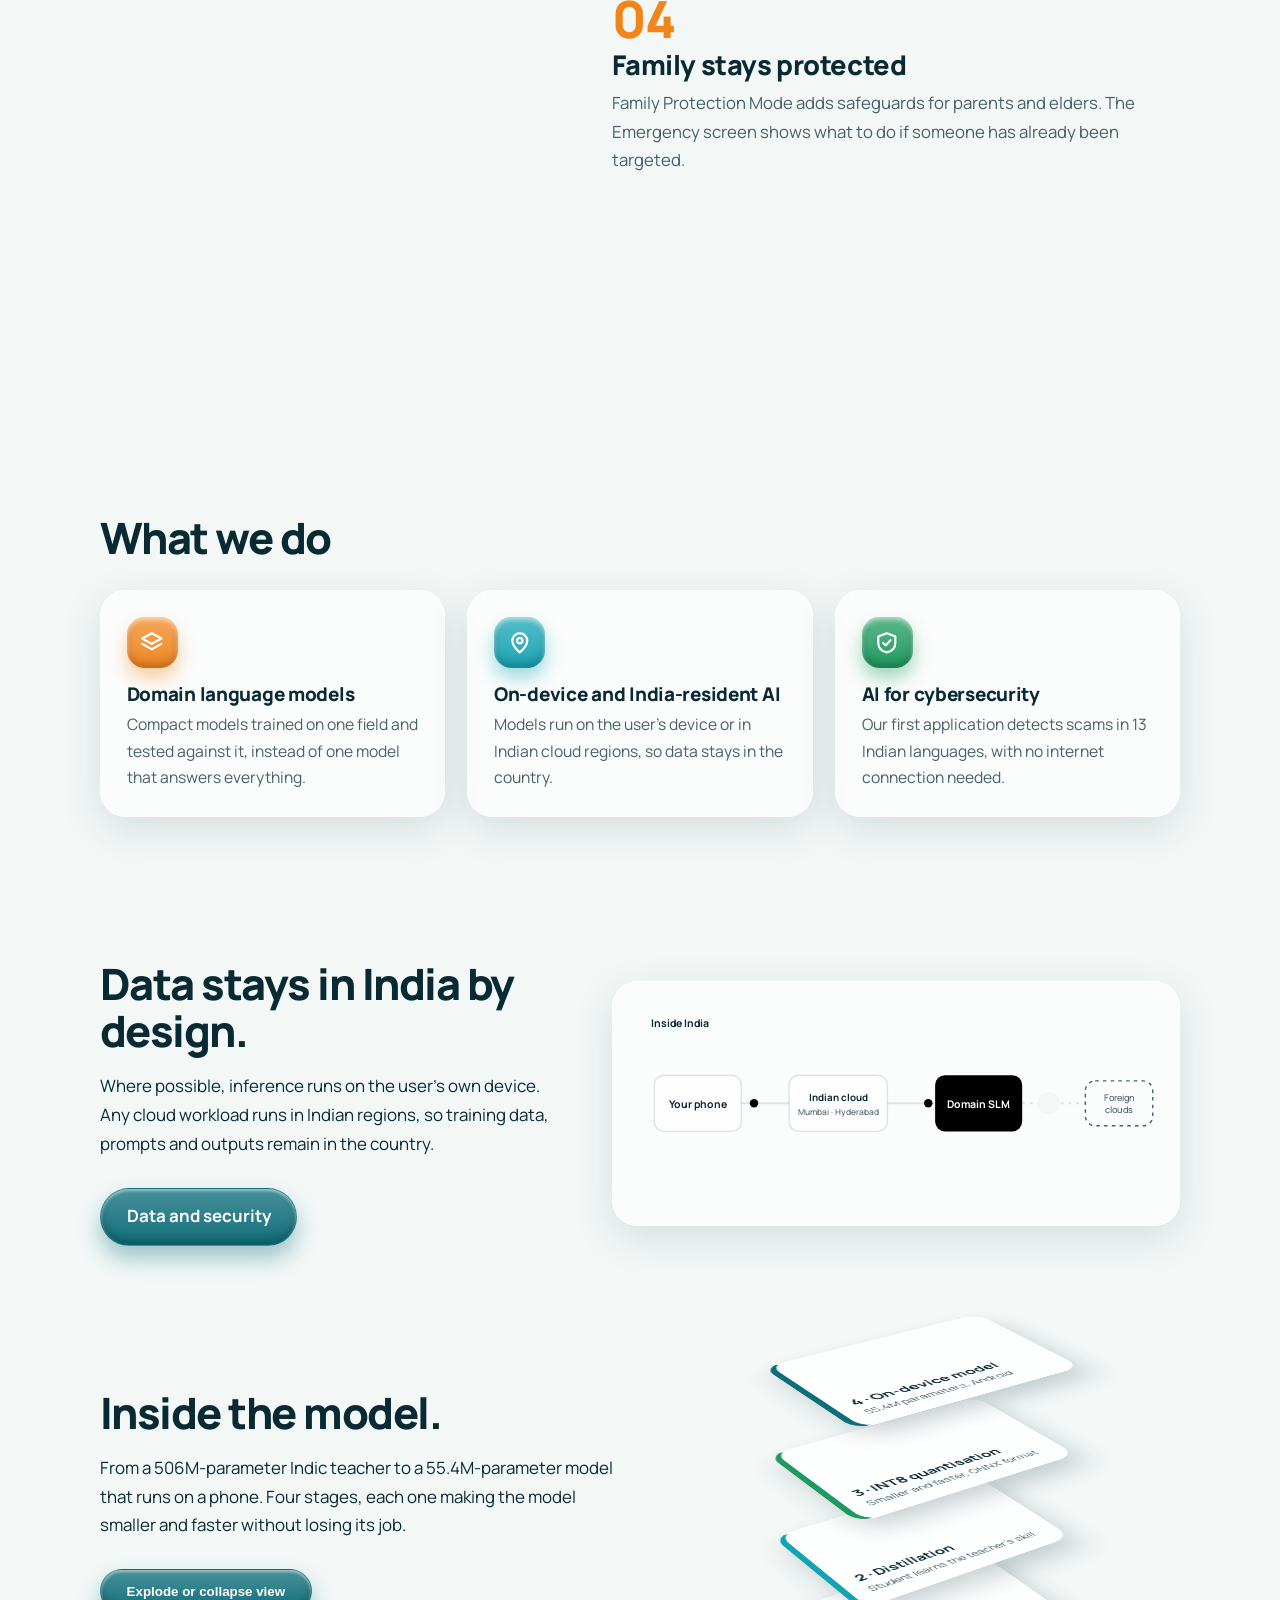
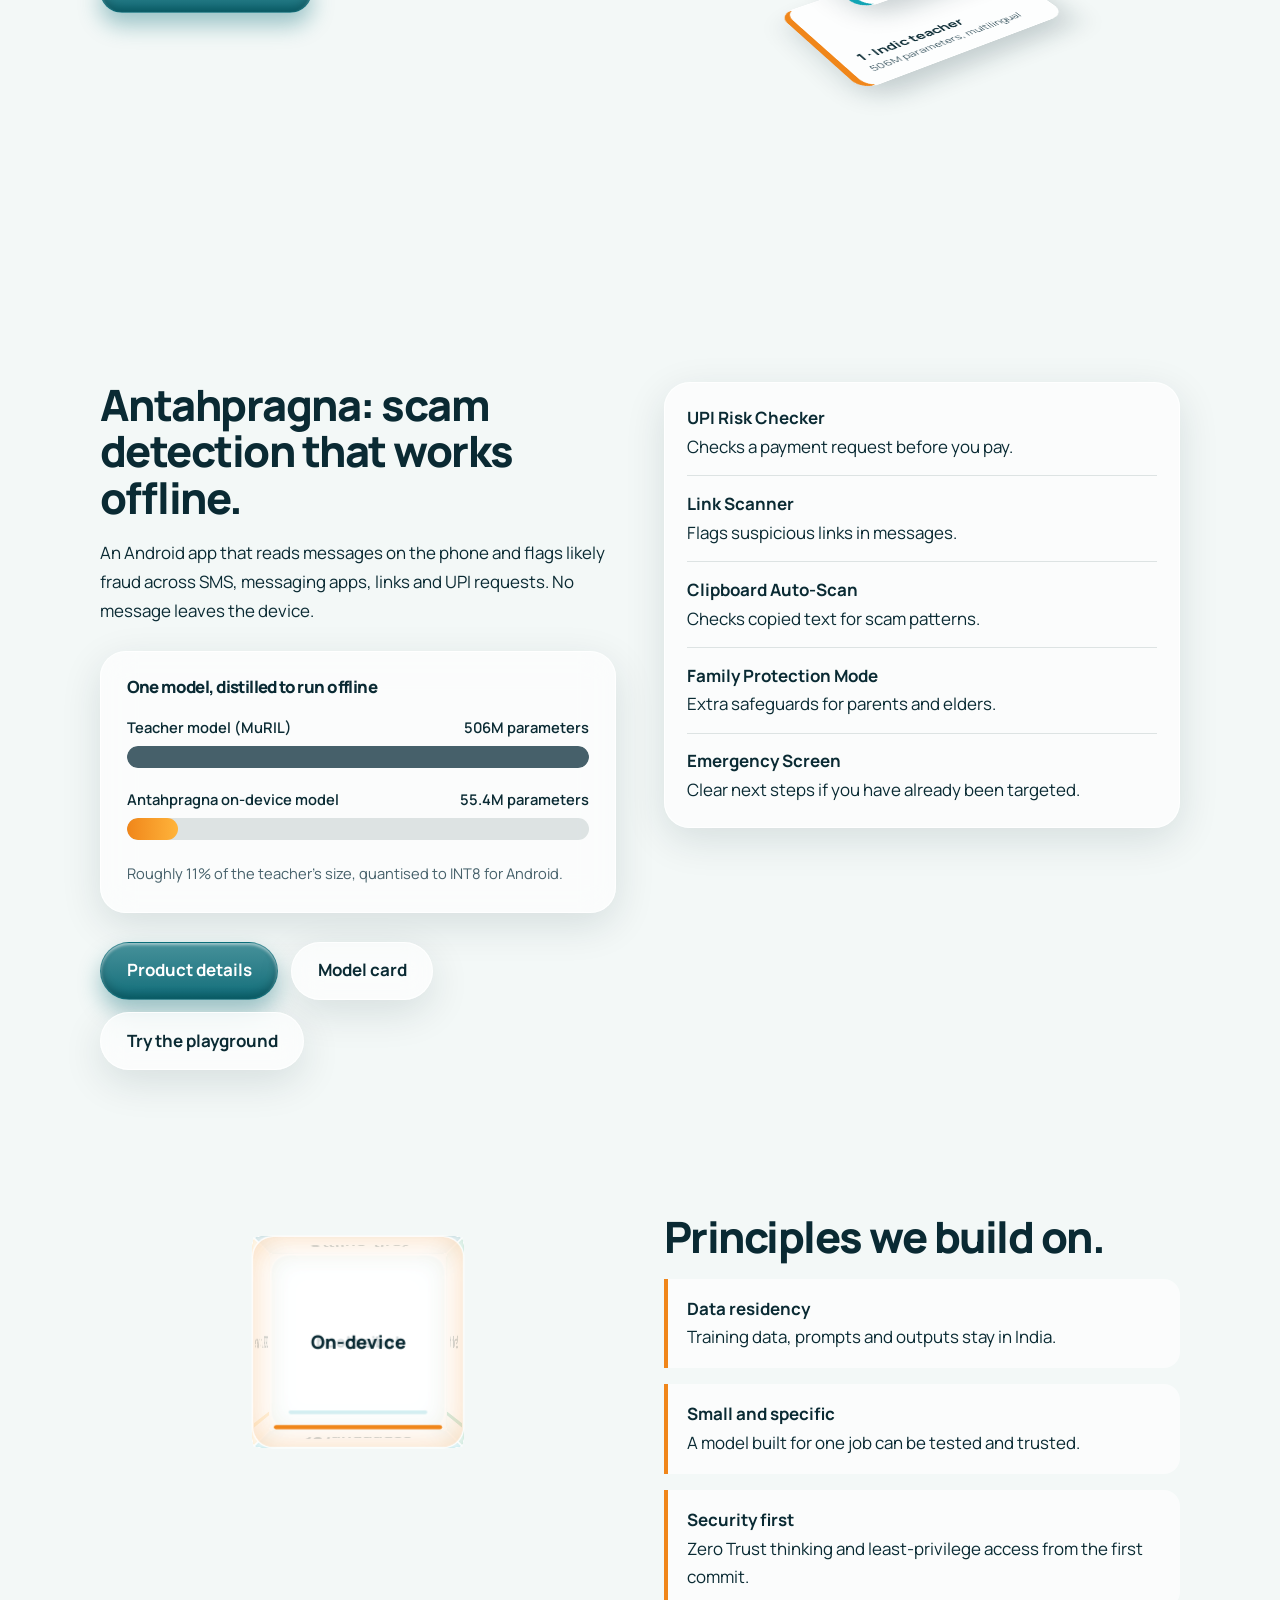
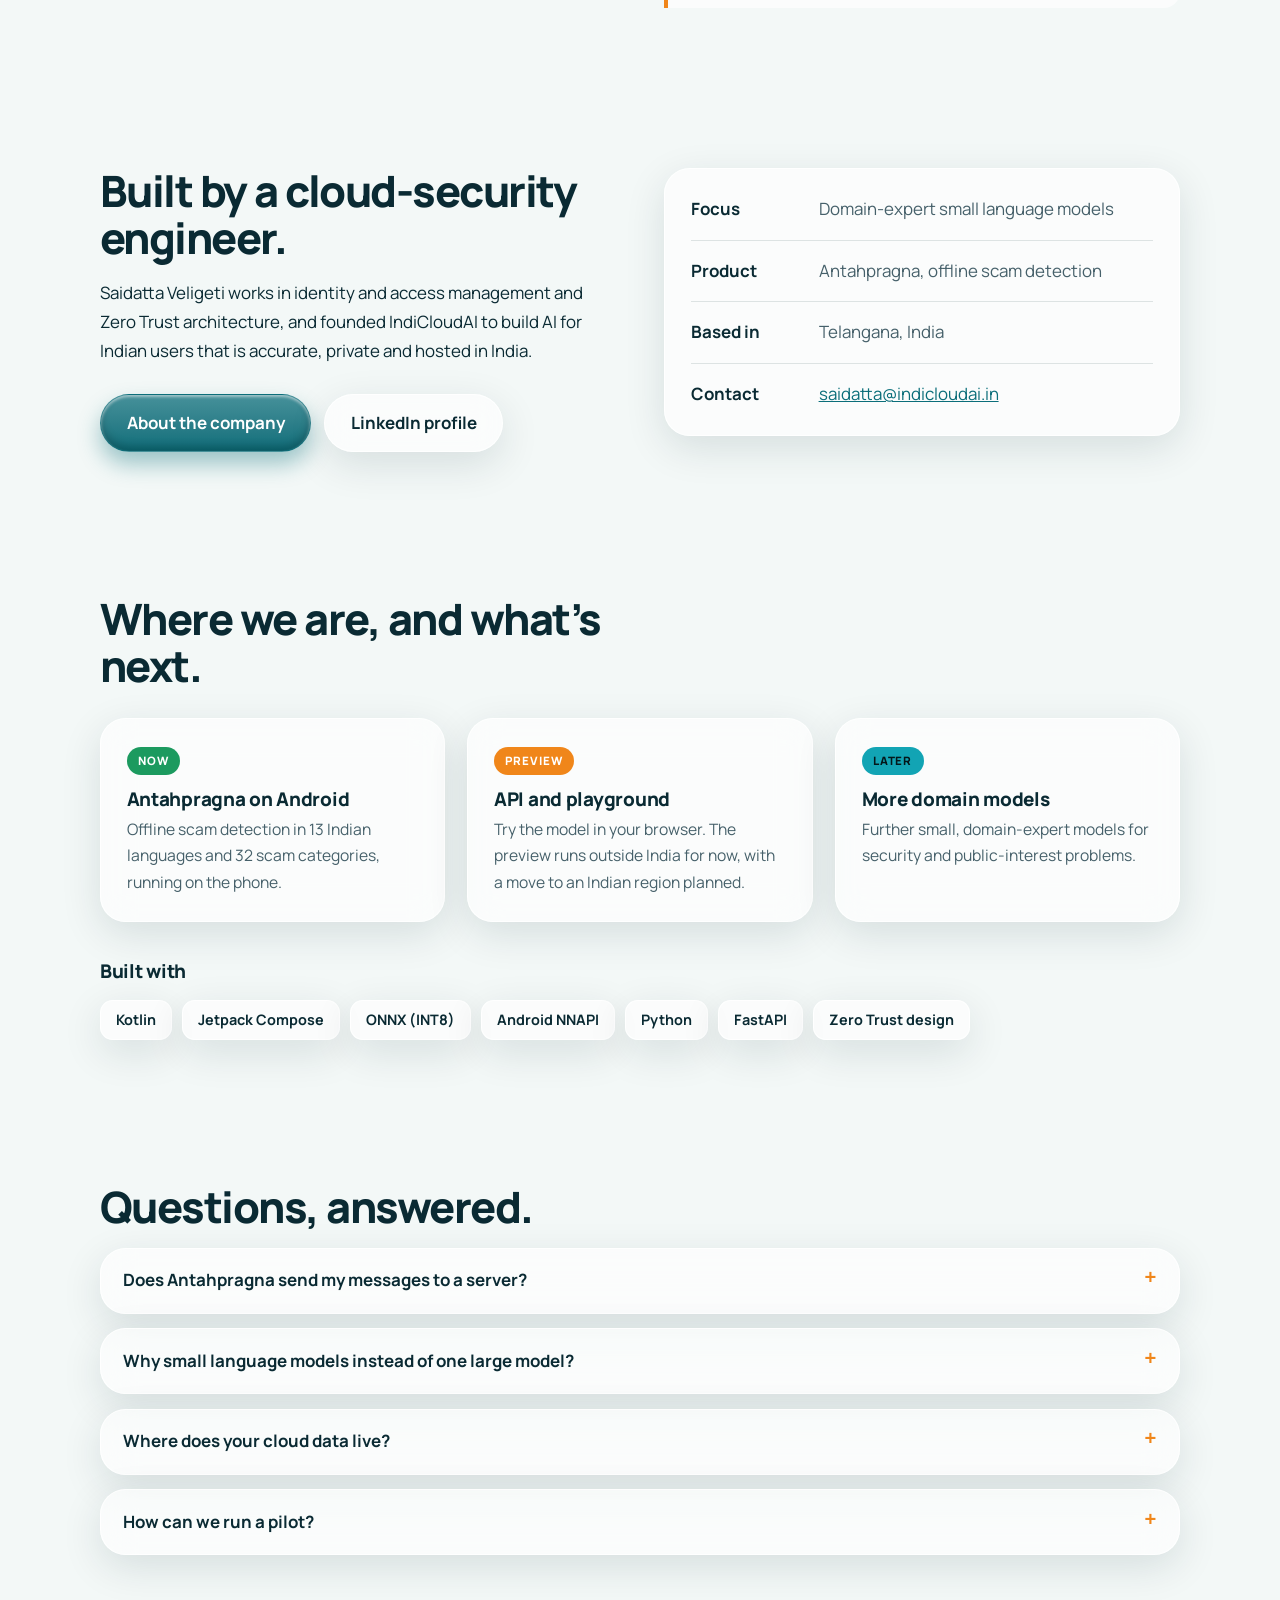
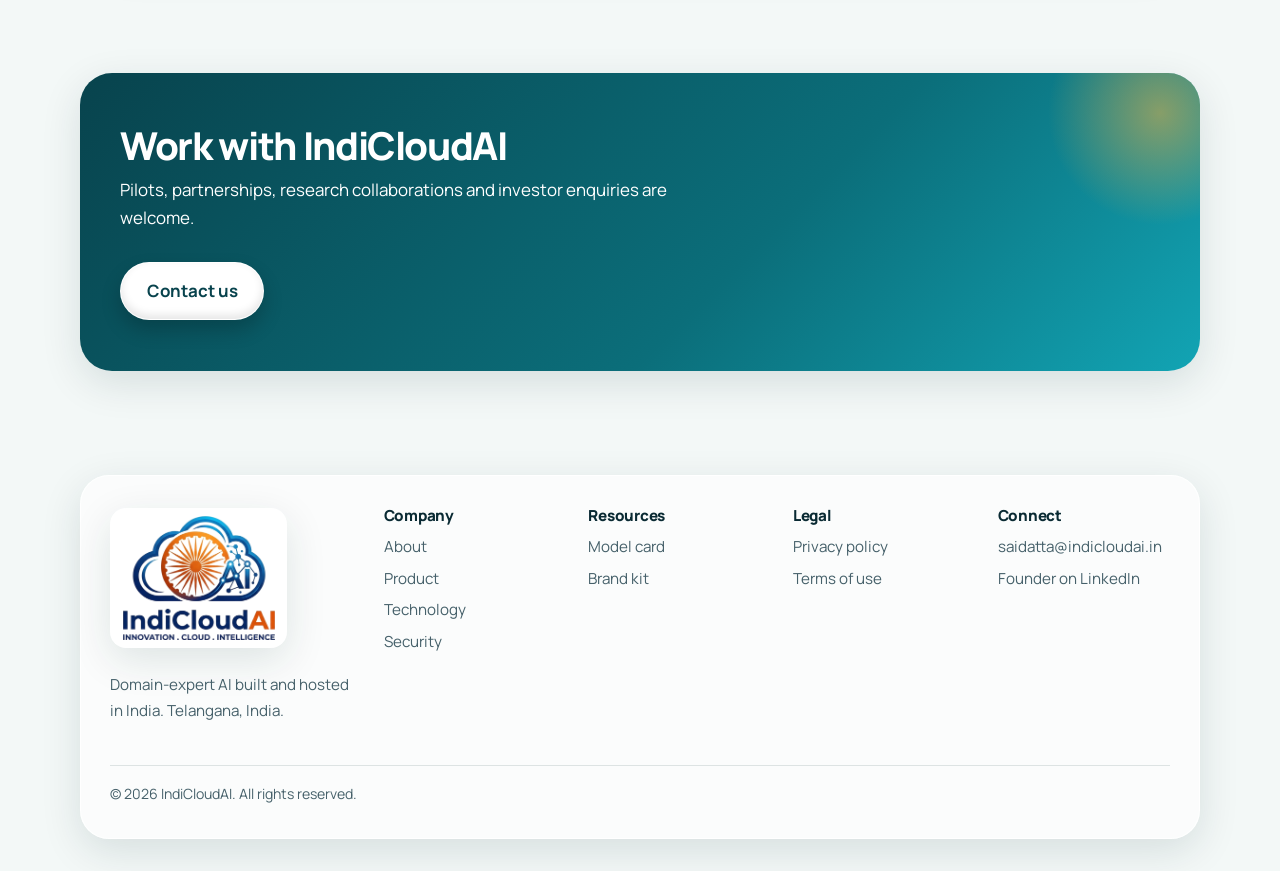
==== commit c499de1f: "Update website with latest design and pages" ====
--- a/index.html
+++ b/index.html
@@ -53,7 +53,7 @@
 <div id="splash" role="dialog" aria-label="IndiCloudAI intro"><div class="ba-s"></div><button class="ba-skip" type="button">Skip intro</button></div>
 <a class="skip" href="#main">Skip to content</a>
 <div id="prog" aria-hidden="true"></div>
-<header><div class="wrap"><a class="logo" href="index.html"><img class="lm" src="logo-mark.png" alt="" width="53" height="34"><span class="wm">IndiCloud<i>AI</i></span></a><nav aria-label="Main"><a href="index.html" aria-current="page">Home</a><a href="products.html">Product</a><a href="technology.html">Technology</a><a href="security.html">Security</a><a href="about.html">About</a><a href="contact.html">Contact</a></nav><button id="theme" class="tbtn" type="button" aria-label="Switch light or dark theme">◐</button></div></header>
+<header><div class="wrap"><a class="logo" href="index.html"><img class="lm" src="logo-mark.png" alt="" width="53" height="34"><span class="wm">IndiCloud<i>AI</i></span></a><nav aria-label="Main"><a href="index.html" aria-current="page">Home</a><a href="products.html">Product</a><a href="playground.html">Playground</a><a href="technology.html">Technology</a><a href="security.html">Security</a><a href="about.html">About</a><a href="contact.html">Contact</a></nav><button id="theme" class="tbtn" type="button" aria-label="Switch light or dark theme">◐</button></div></header>
 <main id="main">
 <div class="wrap hero"><canvas id="net" aria-hidden="true"></canvas><div>
 <div class="rot">Scam protection in <b id="rot">हिन्दी</b></div>
@@ -121,7 +121,7 @@
 <div class="bar"><span>Teacher model (MuRIL)<span>506M parameters</span></span><div class="track"><span class="fill" style="width:100%"></span></div></div>
 <div class="bar s"><span>Antahpragna on-device model<span>55.4M parameters</span></span><div class="track"><span class="fill" style="width:11%"></span></div></div>
 <p>Roughly 11% of the teacher’s size, quantised to INT8 for Android.</p></div>
-<div class="btns"><a class="btn p" href="products.html">Product details</a><a class="btn" href="model-card.html">Model card</a></div></div><ul class="feat"><li><strong>UPI Risk Checker</strong>Checks a payment request before you pay.</li><li><strong>Link Scanner</strong>Flags suspicious links in messages.</li><li><strong>Clipboard Auto-Scan</strong>Checks copied text for scam patterns.</li><li><strong>Family Protection Mode</strong>Extra safeguards for parents and elders.</li><li><strong>Emergency Screen</strong>Clear next steps if you have already been targeted.</li></ul></div></section>
+<div class="btns"><a class="btn p" href="products.html">Product details</a><a class="btn" href="model-card.html">Model card</a><a class="btn" href="playground.html">Try the playground</a></div></div><ul class="feat"><li><strong>UPI Risk Checker</strong>Checks a payment request before you pay.</li><li><strong>Link Scanner</strong>Flags suspicious links in messages.</li><li><strong>Clipboard Auto-Scan</strong>Checks copied text for scam patterns.</li><li><strong>Family Protection Mode</strong>Extra safeguards for parents and elders.</li><li><strong>Emergency Screen</strong>Clear next steps if you have already been targeted.</li></ul></div></section>
 
 <section><div class="wrap two"><div class="cube-wrap" aria-hidden="true"><div class="cube"><div class="f1" style="--t:var(--acc)">On-device</div><div class="f2" style="--t:var(--cyan)">India cloud</div><div class="f3" style="--t:var(--green)">Zero Trust</div><div class="f4" style="--t:var(--acc2)">DPDP Act aware</div><div class="f5" style="--t:var(--brand)">Offline-first</div><div class="f6" style="--t:var(--cyan)">13 languages</div></div></div>
 <div><h2 class="h">Principles we build on.</h2><ul class="prin"><li><strong>Data residency</strong>Training data, prompts and outputs stay in India.</li><li><strong>Small and specific</strong>A model built for one job can be tested and trusted.</li><li><strong>Security first</strong>Zero Trust thinking and least-privilege access from the first commit.</li></ul></div></div></section>
@@ -132,11 +132,11 @@
 
 <section><div class="wrap"><h2 class="h">Where we are, and what’s next.</h2>
 <div class="cols"><div><span class="st now">Now</span><h3>Antahpragna on Android</h3><p>Offline scam detection in 13 Indian languages and 32 scam categories, running on the phone.</p></div>
-<div><span class="st next">Next</span><h3>Inference API and playground</h3><p>The model behind an API hosted in Indian cloud regions, with a web playground to try it.</p></div>
+<div><span class="st next">Preview</span><h3>API and playground</h3><p>Try the model in your browser. The preview runs outside India for now, with a move to an Indian region planned.</p></div>
 <div><span class="st later">Later</span><h3>More domain models</h3><p>Further small, domain-expert models for security and public-interest problems.</p></div></div>
 <h3 style="margin-top:2.4rem">Built with</h3>
 <div class="stack"><span>Kotlin</span><span>Jetpack Compose</span><span>ONNX (INT8)</span><span>Android NNAPI</span><span>Python</span><span>FastAPI</span><span>Zero Trust design</span></div></div></section>
-<section><div class="wrap"><h2 class="h">Questions, answered.</h2><details class="qa"><summary>Does Antahpragna send my messages to a server?</summary><p>No. The model runs on your phone, and message contents are not sent to our servers.</p></details><details class="qa"><summary>Why small language models instead of one large model?</summary><p>A small model trained on one domain can be tested and measured against that domain, and it is light enough to run on a device or in an Indian data centre.</p></details><details class="qa"><summary>Where does your cloud data live?</summary><p>Any cloud workload runs in Indian regions, so training data, prompts and outputs remain in India.</p></details><details class="qa"><summary>How can we run a pilot?</summary><p>Email saidatta@indicloudai.in with your use case, and we will get back to you.</p></details></div></section>
+<section><div class="wrap"><h2 class="h">Questions, answered.</h2><details class="qa"><summary>Does Antahpragna send my messages to a server?</summary><p>No. The model runs on your phone, and message contents are not sent to our servers.</p></details><details class="qa"><summary>Why small language models instead of one large model?</summary><p>A small model trained on one domain can be tested and measured against that domain, and it is light enough to run on a device or in an Indian data centre.</p></details><details class="qa"><summary>Where does your cloud data live?</summary><p>Our production design runs any cloud workload in Indian regions, so training data, prompts and outputs remain in India. The public playground preview currently runs on a demo server in Singapore, and we plan to move it.</p></details><details class="qa"><summary>How can we run a pilot?</summary><p>Email saidatta@indicloudai.in with your use case, and we will get back to you.</p></details></div></section>
 <section class="band"><div class="wrap"><h2>Work with IndiCloudAI</h2><p>Pilots, partnerships, research collaborations and investor enquiries are welcome.</p><div class="btns"><a class="btn" href="contact.html">Contact us</a></div></div></section>
 </main>
 <footer><div class="wrap">
--- a/style.css
+++ b/style.css
@@ -246,3 +246,41 @@
 .stat{display:flex;justify-content:space-between;font-size:.62rem;font-weight:800;letter-spacing:.02em;margin:-.1rem .2rem 0}
 .screen .sbar{margin-top:.5rem}
 @media (max-width:900px){.topics{grid-template-columns:1fr}}
+
+.pg-grid{display:grid;grid-template-columns:1.05fr .95fr;gap:1.6rem;align-items:start}
+.pg-card{background:var(--glass);border:1px solid var(--gb);border-radius:1.8rem;box-shadow:var(--shadow);padding:1.5rem;-webkit-backdrop-filter:blur(16px);backdrop-filter:blur(16px)}
+.pg-card h2{font-size:1.2rem;margin-bottom:.9rem}
+.pg-pill{display:inline-flex;align-items:center;gap:.5rem;font-weight:700;font-size:.85rem;padding:.3rem .9rem;border-radius:2rem;background:var(--bg);box-shadow:inset 3px 3px 7px var(--n1),inset -3px -3px 7px var(--n2);margin-bottom:1rem}
+.pg-pill::before{content:"";width:.6rem;height:.6rem;border-radius:50%;background:var(--muted)}
+.pg-pill.ok::before{background:var(--green)}.pg-pill.wait::before{background:var(--acc);animation:pgp 1s ease-in-out infinite}.pg-pill.bad::before{background:#d9412b}.pg-pill.soon::before{background:var(--cyan)}
+@keyframes pgp{50%{opacity:.3}}
+#pg-text{width:100%;min-height:9.5rem;resize:vertical;border:1px solid var(--line);border-radius:1.1rem;padding:1rem 1.1rem;font:500 1rem/1.55 var(--f);color:var(--ink);background:var(--pane);box-shadow:inset 3px 3px 8px var(--n1),inset -3px -3px 8px var(--n2)}
+#pg-text:focus{outline:3px solid var(--acc);outline-offset:2px}
+.pg-row{display:flex;justify-content:space-between;align-items:center;gap:1rem;margin:.6rem 0;font-size:.85rem;color:var(--muted)}
+.pg-samples{display:flex;flex-wrap:wrap;gap:.45rem;margin:.4rem 0 1rem}
+.pg-samples button{font:600 .82rem var(--f);color:var(--ink);background:var(--bg);border:0;border-radius:2rem;padding:.4rem .85rem;cursor:pointer;box-shadow:4px 4px 9px var(--n1),-4px -4px 9px var(--n2)}
+.pg-samples button:active{box-shadow:inset 3px 3px 7px var(--n1),inset -3px -3px 7px var(--n2)}
+.pg-ok{display:flex;gap:.6rem;align-items:flex-start;font-size:.9rem;color:var(--muted);margin:.8rem 0 1rem}
+.pg-ok input{margin-top:.25rem;width:1.1rem;height:1.1rem;accent-color:var(--brand)}
+#pg-go{width:100%;font:800 1.02rem var(--f);border:0;cursor:pointer;color:var(--on);padding:.95rem;border-radius:3rem;background:linear-gradient(180deg,color-mix(in srgb,var(--brand),#fff 24%),var(--brand));box-shadow:inset 0 2px 3px rgba(255,255,255,.5),inset 0 -5px 9px rgba(0,0,0,.2),0 12px 22px color-mix(in srgb,var(--brand),transparent 62%)}
+#pg-go:disabled{opacity:.5;cursor:not-allowed;box-shadow:none}
+.pg-empty{color:var(--muted);display:grid;place-items:center;text-align:center;min-height:16rem;padding:1rem}
+.pg-res .pg-title{font-size:1.7rem;margin-bottom:.1rem}
+.pg-res .pg-cat{font-weight:700;color:var(--muted);margin-bottom:1rem}
+.pg-res.scam .pg-title{color:#d9412b}.pg-res.suspicious .pg-title{color:var(--acc)}.pg-res.safe .pg-title{color:var(--green)}.pg-res.uncertain .pg-title{color:var(--cyan)}.pg-res.error .pg-title{color:#d9412b}
+.pg-conf{display:flex;justify-content:space-between;font-weight:700;font-size:.9rem;margin-bottom:.3rem}
+.pg-meter,.pg-top em{display:block;height:.8rem;border-radius:1rem;background:var(--line);overflow:hidden}
+.pg-meter i,.pg-top i{display:block;height:100%;border-radius:1rem;background:var(--brand);transition:width .8s cubic-bezier(.2,.8,.2,1)}
+.pg-res.scam .pg-meter i{background:#d9412b}.pg-res.suspicious .pg-meter i{background:var(--acc)}.pg-res.safe .pg-meter i{background:var(--green)}
+.pg-adv{margin:1rem 0}.pg-adv p{margin:0 0 .4rem;font-size:.95rem}
+.pg-top{list-style:none;margin:1rem 0;padding:0;display:grid;gap:.55rem}
+.pg-top li{display:grid;grid-template-columns:9.5rem 1fr 3.2rem;gap:.7rem;align-items:center;font-size:.88rem}
+.pg-top li b{text-align:right;font-weight:700}
+.pg-top i{background:var(--cyan)}
+.pg-meta{font-size:.8rem;color:var(--muted);margin:0}
+@media (max-width:900px){.pg-grid{grid-template-columns:1fr}.pg-top li{grid-template-columns:7rem 1fr 3rem}}
+
+.pg-empty[hidden]{display:none}
+
+nav{scrollbar-width:none}nav::-webkit-scrollbar{display:none}
+@media (max-width:760px){header .wrap{flex-wrap:wrap}.tbtn{order:2}nav{order:3;width:100%;margin:0;flex-wrap:nowrap;overflow-x:auto}nav a{white-space:nowrap}}
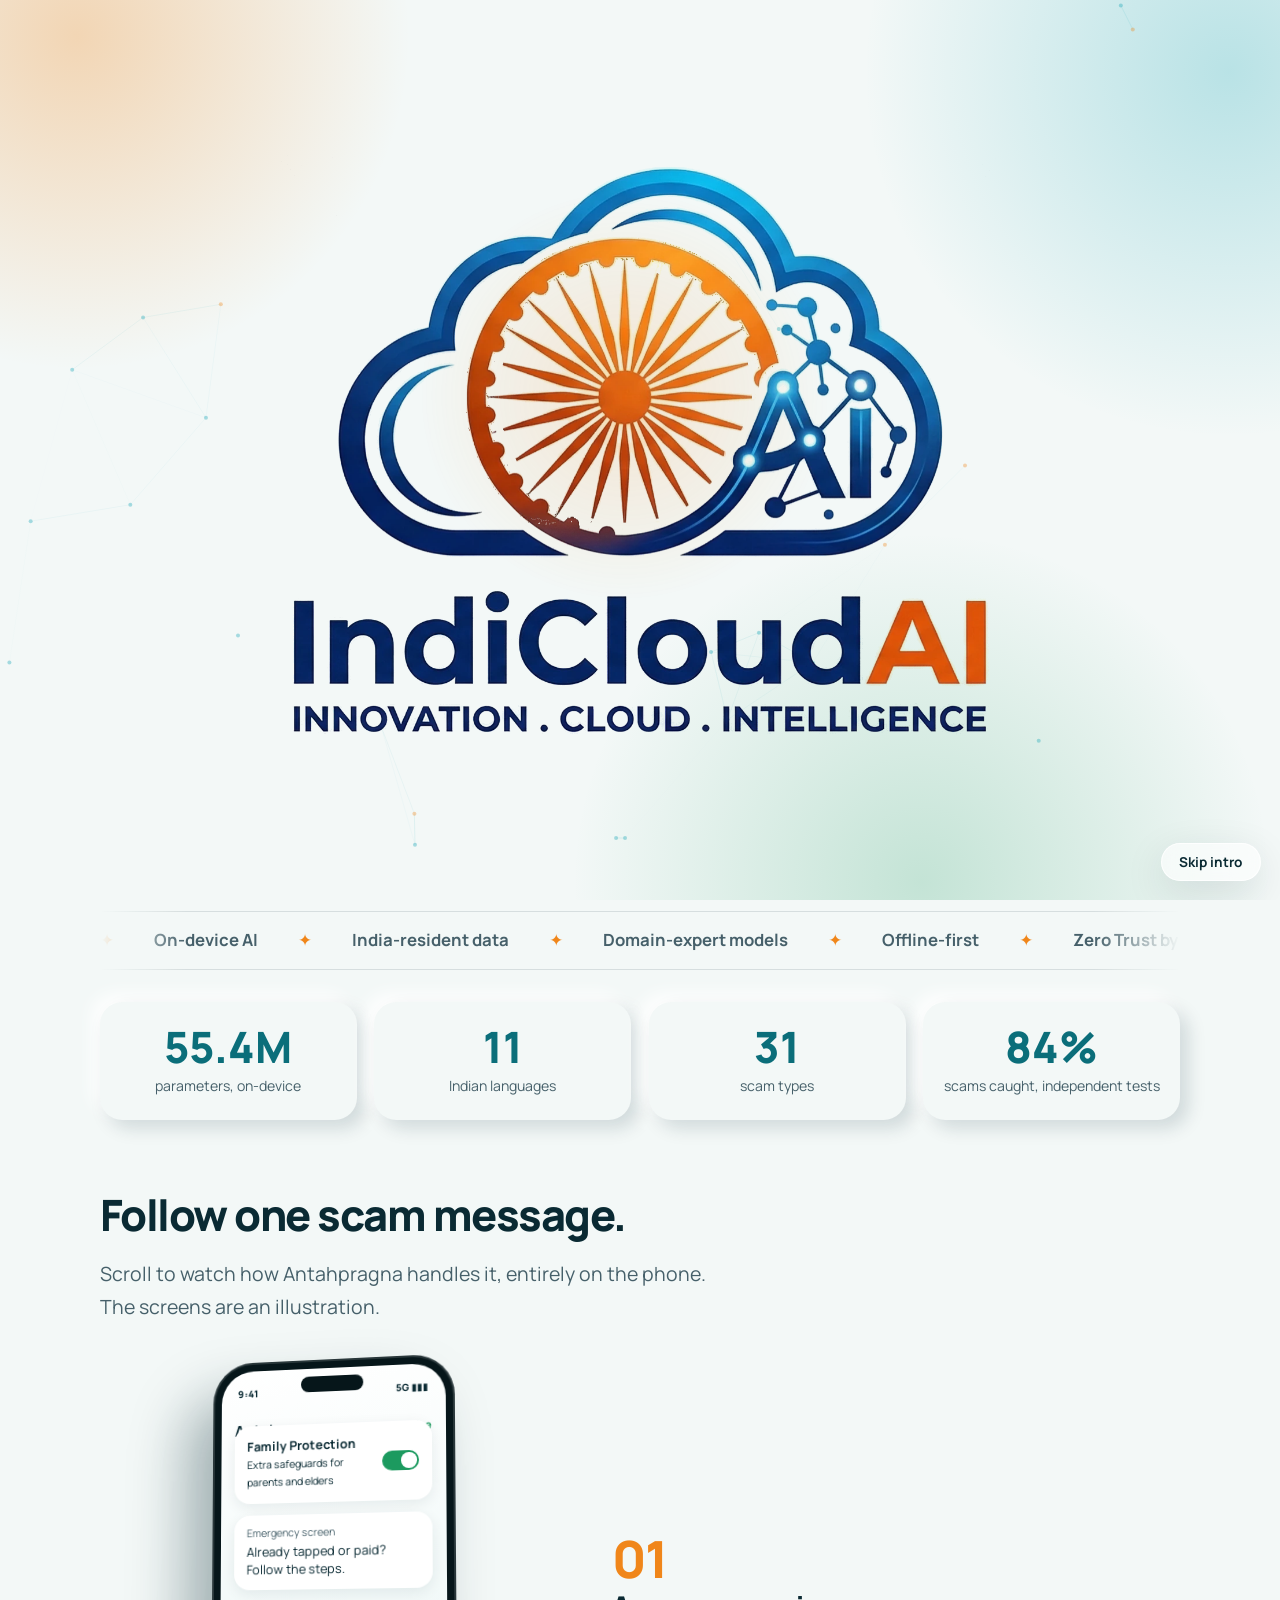
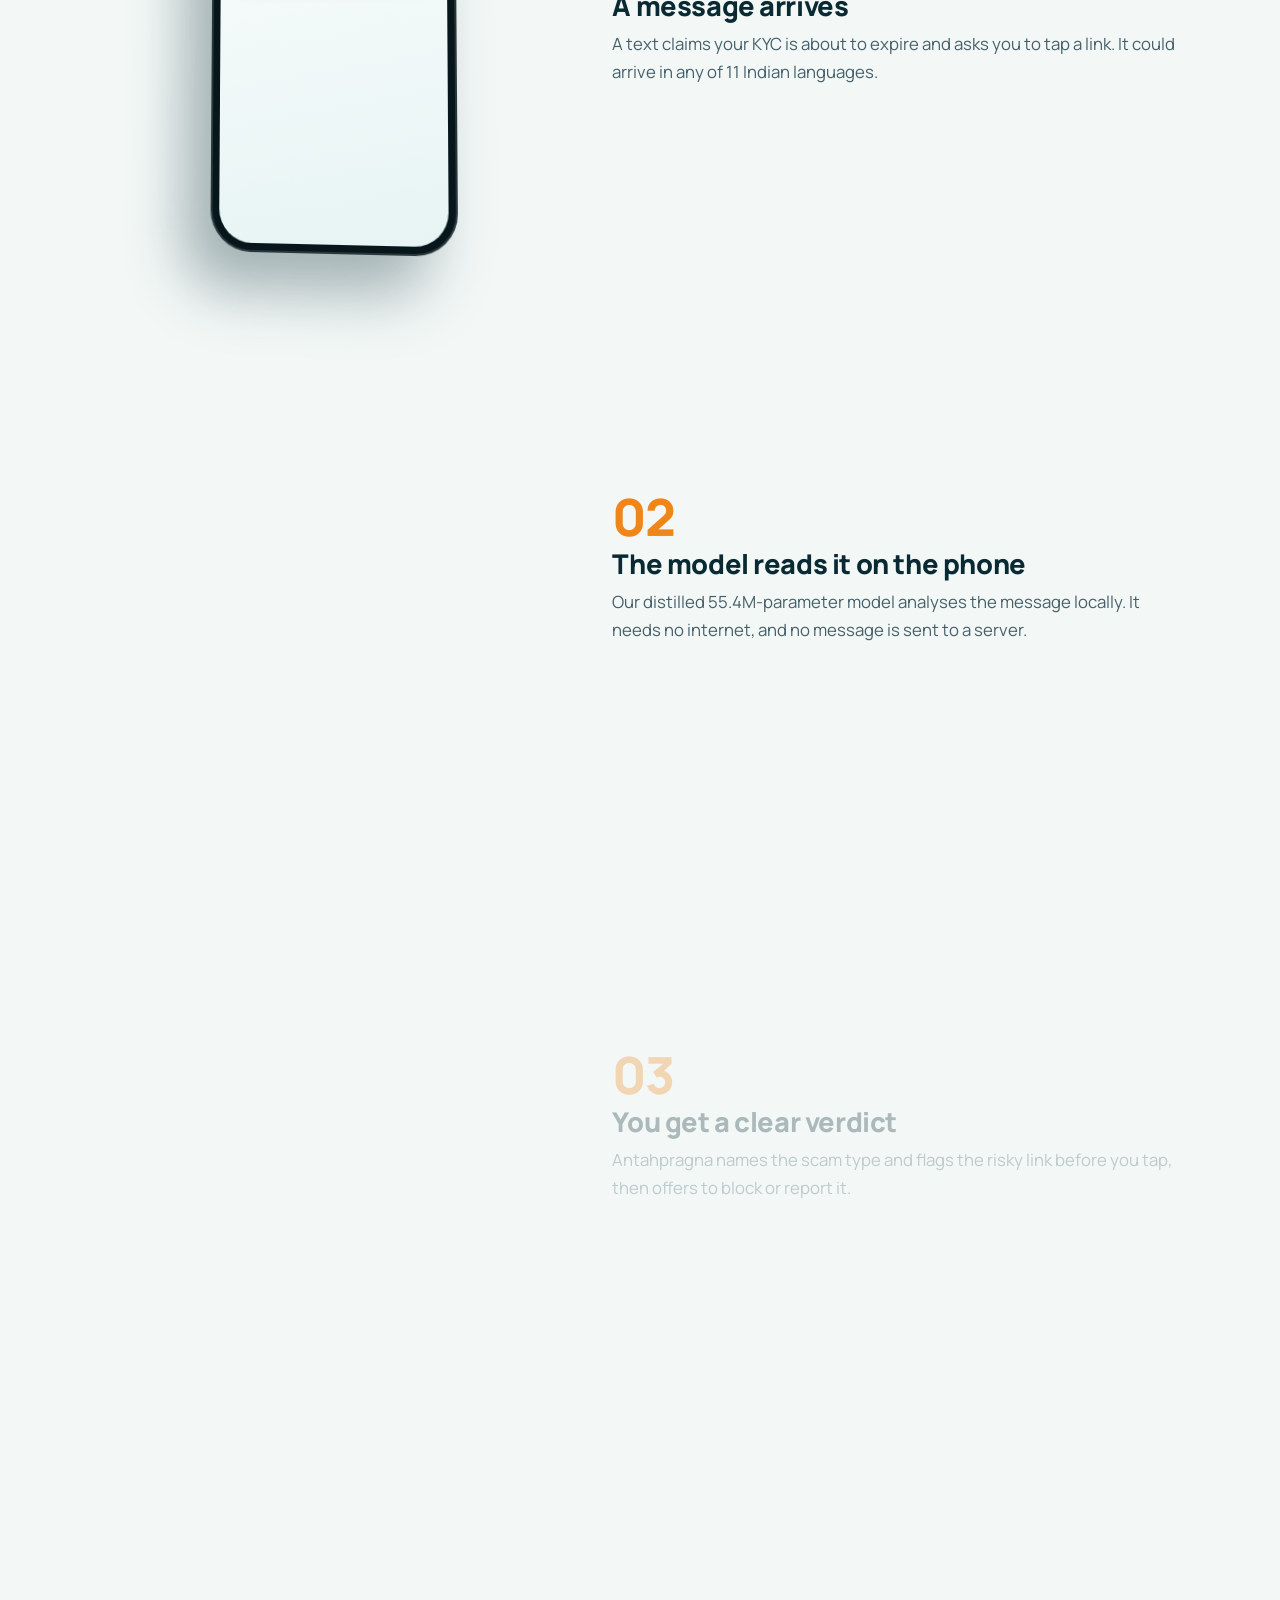
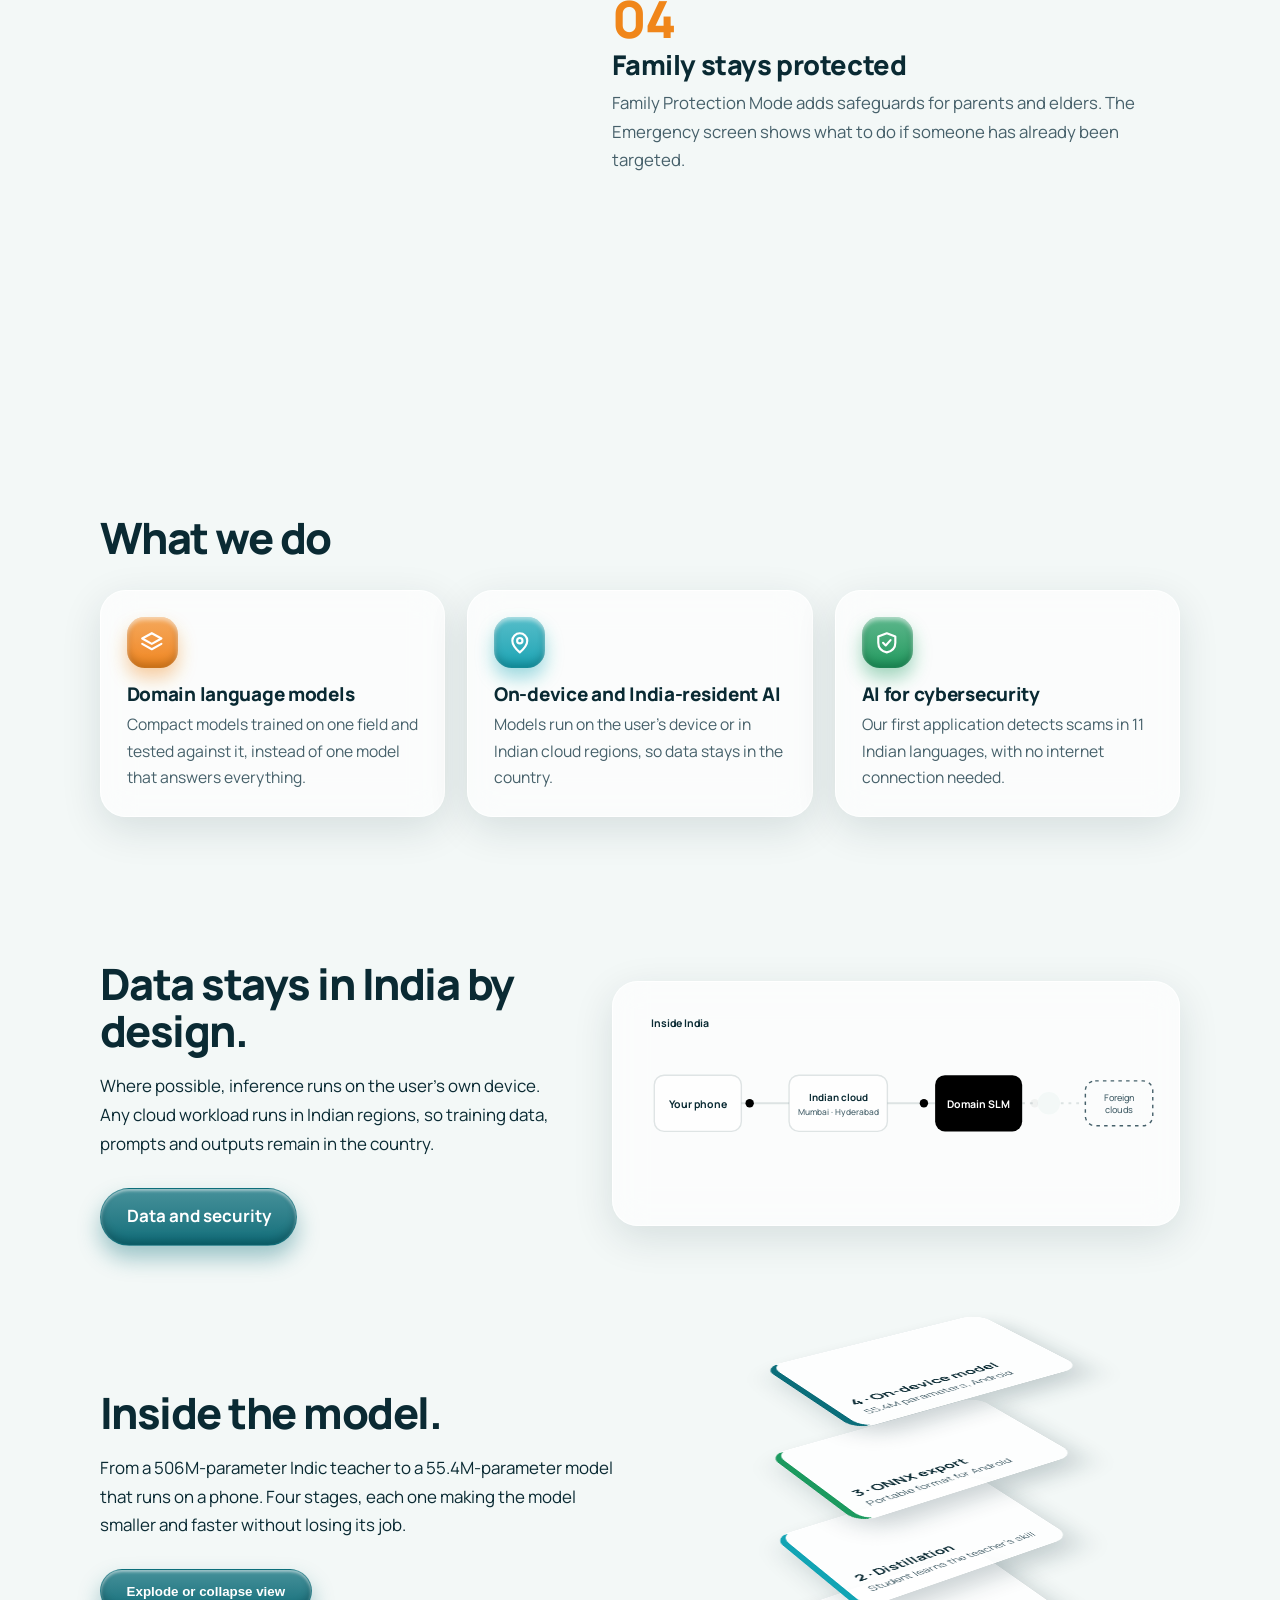
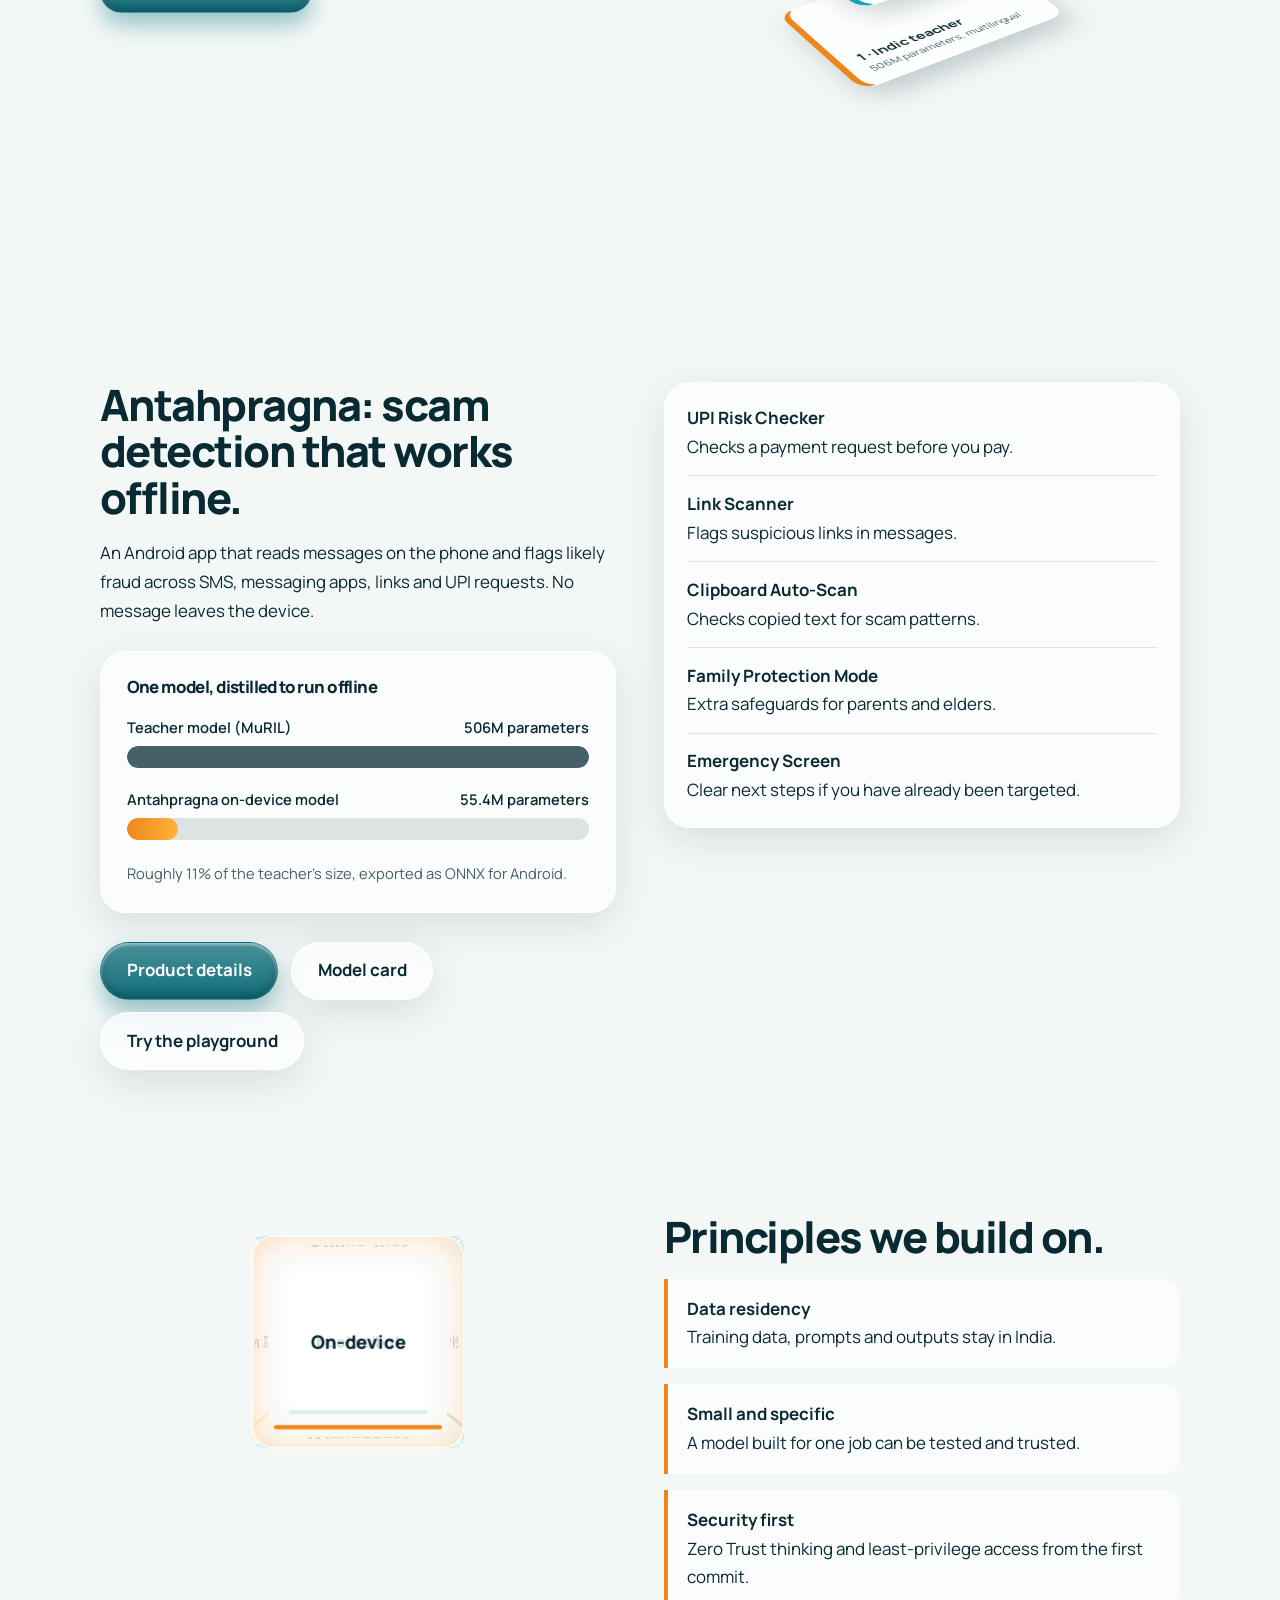
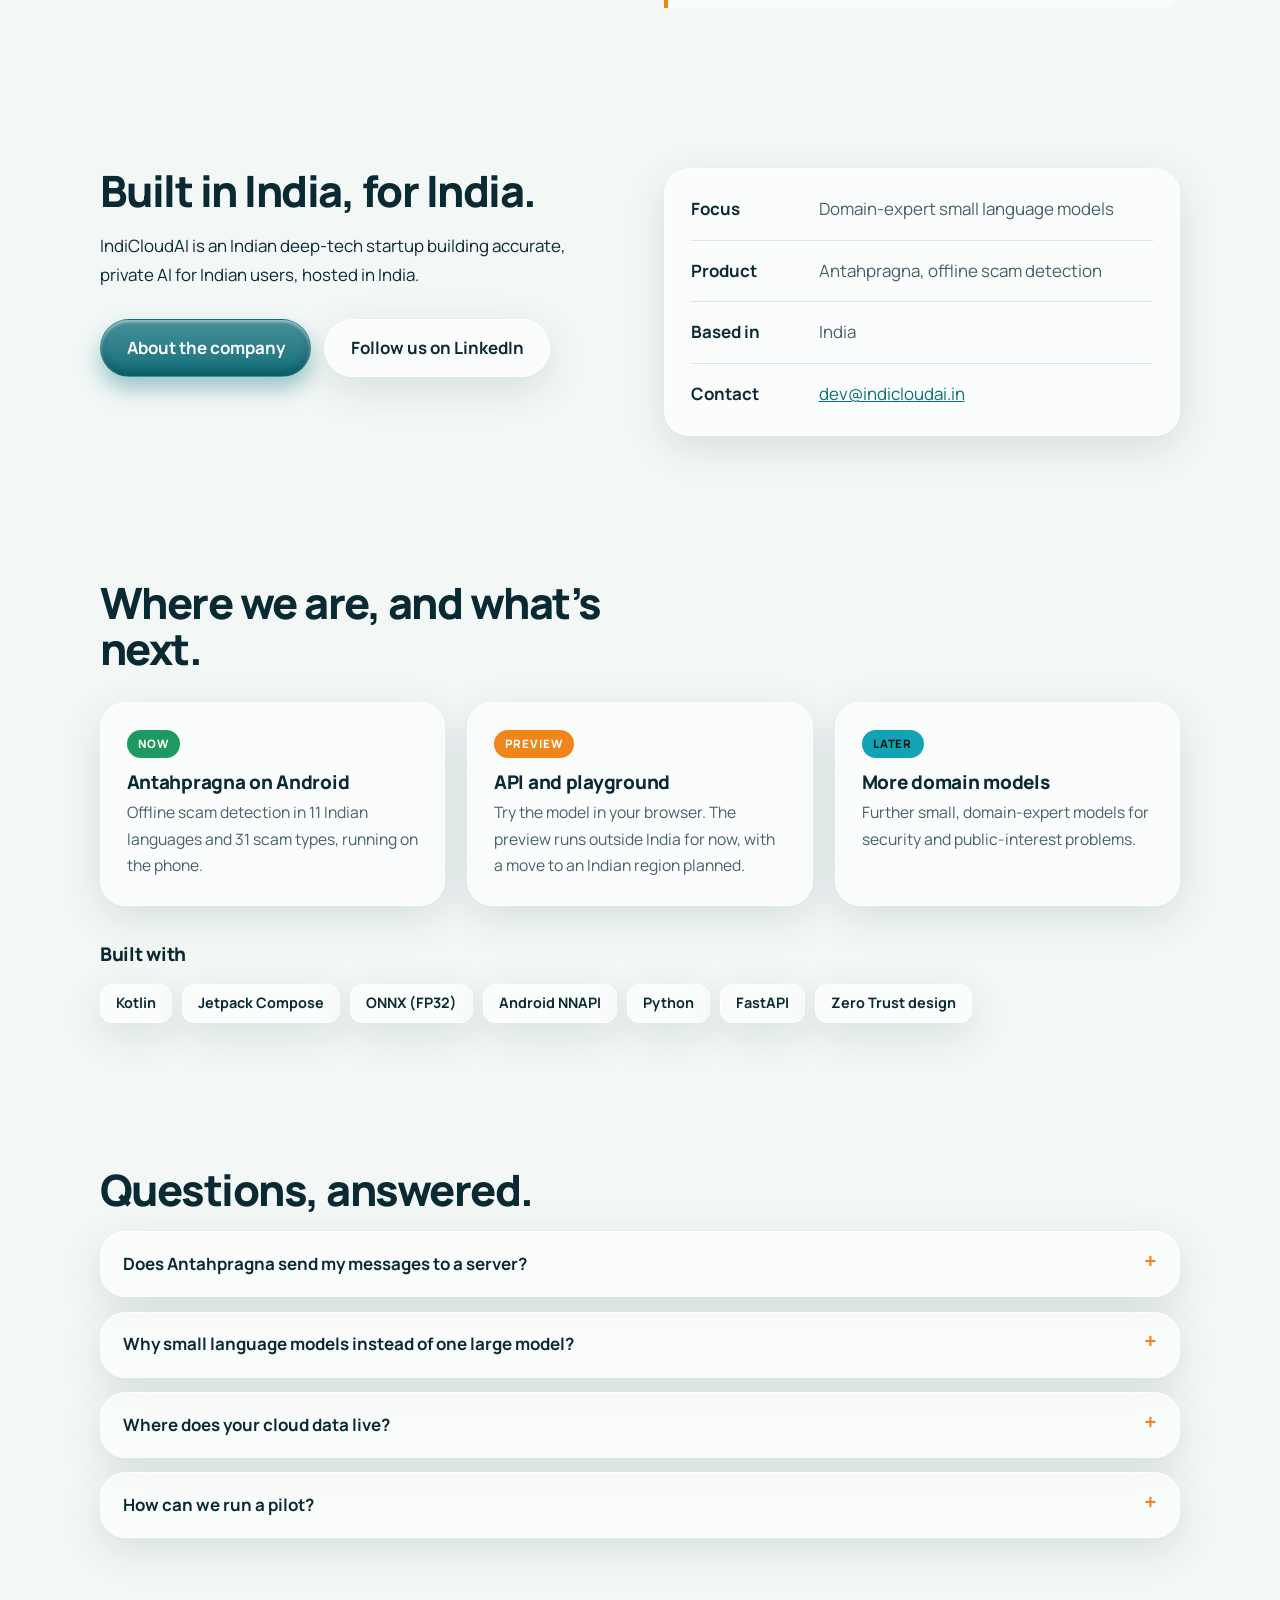
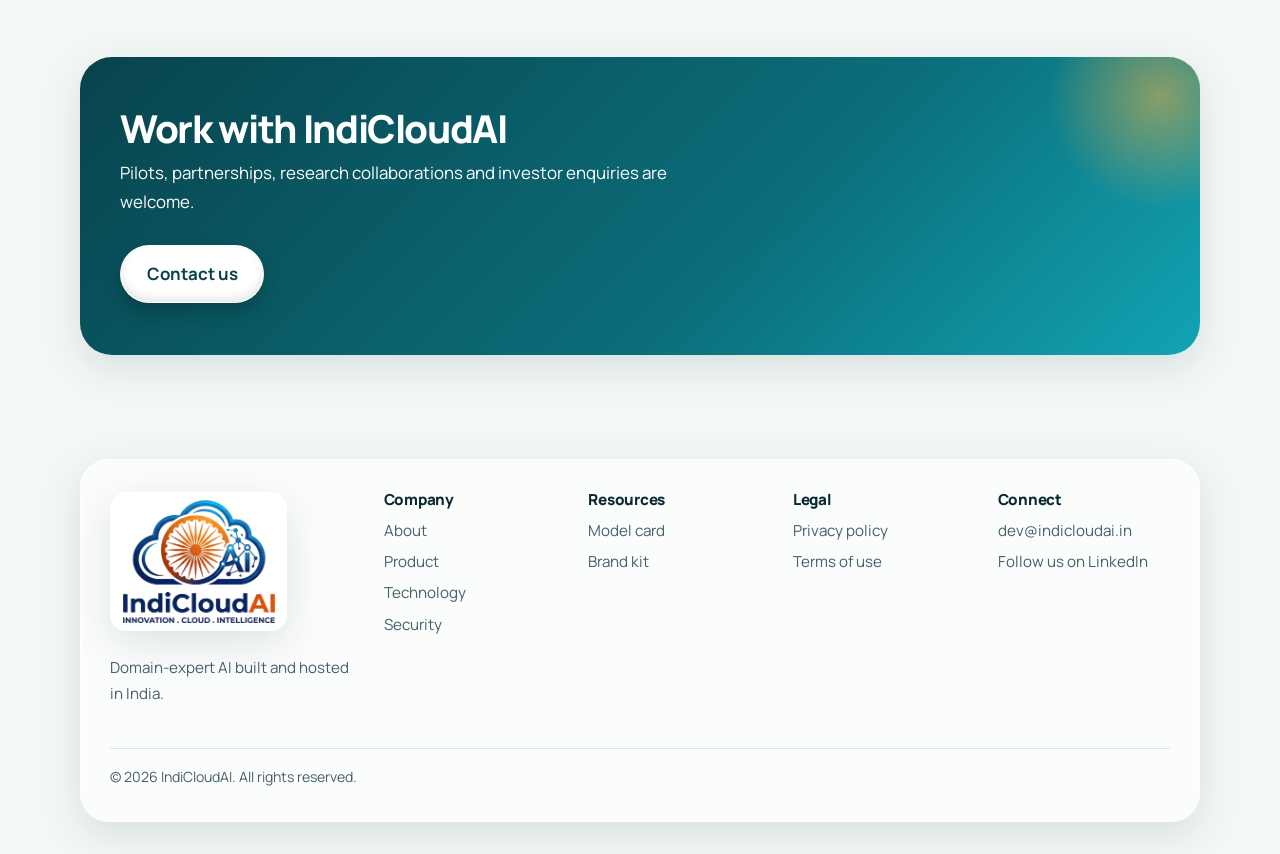
==== commit 51ed6370: "Add files via upload" ====
--- a/index.html
+++ b/index.html
@@ -4,7 +4,7 @@
 <meta charset="utf-8">
 <meta name="viewport" content="width=device-width, initial-scale=1">
 <title>IndiCloudAI — Domain-expert AI built and hosted in India</title>
-<meta name="description" content="IndiCloudAI is a deep-tech startup in Telangana, India building small, domain-expert language models that run on-device and in India. Flagship product: Antahpragna, offline scam detection.">
+<meta name="description" content="IndiCloudAI is a deep-tech startup in India building small, domain-expert language models that run on-device and in India. Flagship product: Antahpragna, offline scam detection.">
 <link rel="canonical" href="https://indicloudai.in/">
 <meta property="og:image" content="https://indicloudai.in/og-image.png">
 <meta name="twitter:card" content="summary_large_image">
@@ -12,7 +12,7 @@
 <meta property="og:type" content="website">
 <meta property="og:site_name" content="IndiCloudAI">
 <meta property="og:title" content="IndiCloudAI — Domain-expert AI built and hosted in India">
-<meta property="og:description" content="IndiCloudAI is a deep-tech startup in Telangana, India building small, domain-expert language models that run on-device and in India. Flagship product: Antahpragna, offline scam detection.">
+<meta property="og:description" content="IndiCloudAI is a deep-tech startup in India building small, domain-expert language models that run on-device and in India. Flagship product: Antahpragna, offline scam detection.">
 <meta property="og:url" content="https://indicloudai.in/">
 <link rel="icon" type="image/png" href="favicon.png">
 <link rel="apple-touch-icon" href="apple-touch-icon.png">
@@ -20,32 +20,7 @@
 <link rel="preconnect" href="https://fonts.gstatic.com" crossorigin>
 <link href="https://fonts.googleapis.com/css2?family=Manrope:wght@400;500;600;700;800&display=swap" rel="stylesheet">
 <link rel="stylesheet" href="style.css">
-<script type="application/ld+json">
-{
- "@context": "https://schema.org",
- "@type": "Organization",
- "name": "IndiCloudAI",
- "url": "https://indicloudai.in/",
- "email": "saidatta@indicloudai.in",
- "description": "Deep-tech startup building domain-expert small language models that run on-device and in India.",
- "address": {
-  "@type": "PostalAddress",
-  "addressRegion": "Telangana",
-  "addressCountry": "IN"
- },
- "founder": {
-  "@type": "Person",
-  "name": "Saidatta Veligeti",
-  "jobTitle": "Founder",
-  "sameAs": [
-   "https://www.linkedin.com/in/saidatta-veligeti-666802217"
-  ]
- },
- "sameAs": [
-  "https://www.linkedin.com/in/saidatta-veligeti-666802217"
- ]
-}
-</script>
+<script type="application/ld+json">{"@context": "https://schema.org", "@type": "Organization", "name": "IndiCloudAI", "url": "https://indicloudai.in/", "email": "dev@indicloudai.in", "description": "Deep-tech startup building domain-expert small language models that run on-device and in India.", "address": {"@type": "PostalAddress", "addressCountry": "IN"}, "sameAs": ["https://www.linkedin.com/company/indicloudai/"]}</script>
 <script>try{var t=localStorage.getItem('theme');if(t)document.documentElement.dataset.theme=t}catch(e){}</script>
 <script>try{if(!sessionStorage.getItem('splash')&&!matchMedia('(prefers-reduced-motion:reduce)').matches&&!location.hash)document.documentElement.classList.add('has-splash')}catch(e){}</script>
 </head>
@@ -60,16 +35,16 @@
 <h1>Domain-expert AI that runs <span class="grad">in India</span>, on Indian data.</h1>
 <p class="lead">IndiCloudAI builds small language models for cybersecurity and public-interest problems. They are compact enough to run on a phone or inside an Indian data centre, so sensitive data does not have to leave the country.</p>
 <div class="btns"><a class="btn p" href="#story">See how it works</a><a class="btn" href="contact.html">Get in touch</a></div>
-<div class="where"><i></i>Headquartered in Telangana, India</div></div>
+<div class="where"><i></i>Headquartered in India</div></div>
 <div class="stage" aria-hidden="true"><svg class="chakra" viewBox="0 0 100 100" fill="none" stroke-width=".9" aria-hidden="true"><defs><linearGradient id="cg" gradientUnits="userSpaceOnUse" x1="0" y1="0" x2="100" y2="100"><stop offset="0" stop-color="#f0861a"/><stop offset="1" stop-color="#ffb43b"/></linearGradient></defs><g style="stroke:var(--brand)"><circle cx="50" cy="50" r="46" stroke-width="1.4"/><circle cx="50" cy="50" r="42"/><circle cx="50" cy="50" r="8" stroke-width="1.4"/></g><g stroke="url(#cg)"><line x1="64.00" y1="50.00" x2="90.00" y2="50.00"/><line x1="63.52" y1="53.62" x2="88.64" y2="60.35"/><line x1="62.12" y1="57.00" x2="84.64" y2="70.00"/><line x1="59.90" y1="59.90" x2="78.28" y2="78.28"/><line x1="57.00" y1="62.12" x2="70.00" y2="84.64"/><line x1="53.62" y1="63.52" x2="60.35" y2="88.64"/><line x1="50.00" y1="64.00" x2="50.00" y2="90.00"/><line x1="46.38" y1="63.52" x2="39.65" y2="88.64"/><line x1="43.00" y1="62.12" x2="30.00" y2="84.64"/><line x1="40.10" y1="59.90" x2="21.72" y2="78.28"/><line x1="37.88" y1="57.00" x2="15.36" y2="70.00"/><line x1="36.48" y1="53.62" x2="11.36" y2="60.35"/><line x1="36.00" y1="50.00" x2="10.00" y2="50.00"/><line x1="36.48" y1="46.38" x2="11.36" y2="39.65"/><line x1="37.88" y1="43.00" x2="15.36" y2="30.00"/><line x1="40.10" y1="40.10" x2="21.72" y2="21.72"/><line x1="43.00" y1="37.88" x2="30.00" y2="15.36"/><line x1="46.38" y1="36.48" x2="39.65" y2="11.36"/><line x1="50.00" y1="36.00" x2="50.00" y2="10.00"/><line x1="53.62" y1="36.48" x2="60.35" y2="11.36"/><line x1="57.00" y1="37.88" x2="70.00" y2="15.36"/><line x1="59.90" y1="40.10" x2="78.28" y2="21.72"/><line x1="62.12" y1="43.00" x2="84.64" y2="30.00"/><line x1="63.52" y1="46.38" x2="88.64" y2="39.65"/></g></svg><svg class="stamp" viewBox="0 0 200 200" aria-hidden="true"><defs><path id="ring" d="M100 100m-78 0a78 78 0 1 1 156 0a78 78 0 1 1-156 0"/></defs><text><textPath href="#ring">INNOVATION · CLOUD · INTELLIGENCE · </textPath></text><circle cx="100" cy="100" r="7" fill="var(--orange)"/></svg><div class="phone" id="phone"><div class="screen">
 <div class="stat"><span>9:41</span><span>5G ▮▮▮</span></div><div class="sbar"><b>Antahpragna</b><span class="live">● On-device</span></div>
 <div class="msg"><small>SMS · just now</small><p>Your KYC expires today. Update now: http://kyc-update.example</p></div>
 <div class="verdict"><span class="vi">!</span><div><strong>Likely scam</strong><small>KYC fraud pattern</small></div></div>
 <div class="acts"><span>Block</span><span>Report</span></div>
 <div class="foot">Analysed offline. Nothing left this phone.</div></div></div>
-<div class="chip c1">13 languages</div><div class="chip c2">Works offline</div><div class="chip c3">Data stays in India</div></div></div>
-<div class="wrap"><div class="tick" aria-hidden="true"><div><span>On-device AI</span><span>India-resident data</span><span>Domain-expert models</span><span>Offline-first</span><span>Zero Trust by design</span><span>13 Indian languages</span><span>Built in Telangana</span><span>DPDP Act aware</span><span>On-device AI</span><span>India-resident data</span><span>Domain-expert models</span><span>Offline-first</span><span>Zero Trust by design</span><span>13 Indian languages</span><span>Built in Telangana</span><span>DPDP Act aware</span></div></div>
-<div class="metrics"><div><strong data-count="55.4" data-dec="1" data-suf="M">55.4M</strong><small>parameters, on-device</small></div><div><strong data-count="13">13</strong><small>Indian languages</small></div><div><strong data-count="32">32</strong><small>scam categories</small></div><div><strong data-count="99.68" data-dec="2" data-suf="%">99.68%</strong><small>validation accuracy</small></div></div></div>
+<div class="chip c1">11 languages</div><div class="chip c2">Works offline</div><div class="chip c3">Data stays in India</div></div></div>
+<div class="wrap"><div class="tick" aria-hidden="true"><div><span>On-device AI</span><span>India-resident data</span><span>Domain-expert models</span><span>Offline-first</span><span>Zero Trust by design</span><span>11 Indian languages</span><span>Built in India</span><span>DPDP Act aware</span><span>On-device AI</span><span>India-resident data</span><span>Domain-expert models</span><span>Offline-first</span><span>Zero Trust by design</span><span>11 Indian languages</span><span>Built in India</span><span>DPDP Act aware</span></div></div>
+<div class="metrics"><div><strong data-count="55.4" data-dec="1" data-suf="M">55.4M</strong><small>parameters, on-device</small></div><div><strong data-count="11">11</strong><small>Indian languages</small></div><div><strong data-count="31">31</strong><small>scam types</small></div><div><strong data-count="84" data-suf="%">84%</strong><small>scams caught, independent tests</small></div></div></div>
 
 <section id="story"><div class="wrap"><h2 class="h">Follow one scam message.</h2>
 <p class="lead" style="margin-top:0;max-width:52ch">Scroll to watch how Antahpragna handles it, entirely on the phone. The screens are an illustration.</p>
@@ -80,7 +55,7 @@
 <div class="layer l2"><div class="verdict"><span class="vi">!</span><div><strong>Likely scam</strong><small>KYC fraud pattern</small></div></div><div class="msg"><small>Link check</small><p>Suspicious link. Do not open.</p></div><div class="acts"><span>Block</span><span>Report</span></div></div>
 <div class="layer l3"><div class="tog"><div><strong>Family Protection</strong><br><small>Extra safeguards for parents and elders</small></div><i></i></div><div class="msg"><small>Emergency screen</small><p>Already tapped or paid? Follow the steps.</p></div></div>
 </div></div></div>
-<ol class="sl"><li data-i="0"><span class="n">01</span><h3>A message arrives</h3><p>A text claims your KYC is about to expire and asks you to tap a link. It could arrive in any of 13 Indian languages.</p></li>
+<ol class="sl"><li data-i="0"><span class="n">01</span><h3>A message arrives</h3><p>A text claims your KYC is about to expire and asks you to tap a link. It could arrive in any of 11 Indian languages.</p></li>
 <li data-i="1"><span class="n">02</span><h3>The model reads it on the phone</h3><p>Our distilled 55.4M-parameter model analyses the message locally. It needs no internet, and no message is sent to a server.</p></li>
 <li data-i="2"><span class="n">03</span><h3>You get a clear verdict</h3><p>Antahpragna names the scam type and flags the risky link before you tap, then offers to block or report it.</p></li>
 <li data-i="3"><span class="n">04</span><h3>Family stays protected</h3><p>Family Protection Mode adds safeguards for parents and elders. The Emergency screen shows what to do if someone has already been targeted.</p></li></ol></div></div></section>
@@ -88,7 +63,7 @@
 <section><div class="wrap"><h2 class="h">What we do</h2>
 <div class="cols"><div><i class="ic o"><svg viewBox="0 0 24 24" aria-hidden="true"><path d="M12 3l9 5-9 5-9-5 9-5z"/><path d="M3 13l9 5 9-5"/></svg></i><h3>Domain language models</h3><p>Compact models trained on one field and tested against it, instead of one model that answers everything.</p></div>
 <div><i class="ic c"><svg viewBox="0 0 24 24" aria-hidden="true"><path d="M12 21s7-6.2 7-11a7 7 0 10-14 0c0 4.8 7 11 7 11z"/><circle cx="12" cy="10" r="2.5"/></svg></i><h3>On-device and India-resident AI</h3><p>Models run on the user’s device or in Indian cloud regions, so data stays in the country.</p></div>
-<div><i class="ic g"><svg viewBox="0 0 24 24" aria-hidden="true"><path d="M12 3l8 3v6c0 5-3.5 8-8 9-4.5-1-8-4-8-9V6l8-3z"/><path d="M8.5 12l2.5 2.5 4.5-5"/></svg></i><h3>AI for cybersecurity</h3><p>Our first application detects scams in 13 Indian languages, with no internet connection needed.</p></div></div></div></section>
+<div><i class="ic g"><svg viewBox="0 0 24 24" aria-hidden="true"><path d="M12 3l8 3v6c0 5-3.5 8-8 9-4.5-1-8-4-8-9V6l8-3z"/><path d="M8.5 12l2.5 2.5 4.5-5"/></svg></i><h3>AI for cybersecurity</h3><p>Our first application detects scams in 11 Indian languages, with no internet connection needed.</p></div></div></div></section>
 
 <section><div class="wrap rdg"><div><h2 class="h">Data stays in India by design.</h2>
 <p>Where possible, inference runs on the user’s own device. Any cloud workload runs in Indian regions, so training data, prompts and outputs remain in the country.</p>
@@ -113,39 +88,39 @@
 <div class="iso" id="iso" aria-label="Exploded view of the four model stages"><div class="iso-in">
 <div class="slab" style="--i:0;--t:var(--acc)"><b>1 · Indic teacher</b><small>506M parameters, multilingual</small></div>
 <div class="slab" style="--i:1;--t:var(--cyan)"><b>2 · Distillation</b><small>Student learns the teacher’s skill</small></div>
-<div class="slab" style="--i:2;--t:var(--green)"><b>3 · INT8 quantisation</b><small>Smaller and faster, ONNX format</small></div>
+<div class="slab" style="--i:2;--t:var(--green)"><b>3 · ONNX export</b><small>Portable format for Android</small></div>
 <div class="slab" style="--i:3;--t:var(--brand)"><b>4 · On-device model</b><small>55.4M parameters, Android</small></div></div></div></div></section>
 <section><div class="wrap two"><div><h2 class="h">Antahpragna: scam detection that works offline.</h2>
 <p>An Android app that reads messages on the phone and flags likely fraud across SMS, messaging apps, links and UPI requests. No message leaves the device.</p>
 <div class="fig" role="img" aria-label="Bar chart: the teacher model has 506 million parameters; the Antahpragna on-device model has 55.4 million, about 11 percent of the size."><h2>One model, distilled to run offline</h2>
 <div class="bar"><span>Teacher model (MuRIL)<span>506M parameters</span></span><div class="track"><span class="fill" style="width:100%"></span></div></div>
 <div class="bar s"><span>Antahpragna on-device model<span>55.4M parameters</span></span><div class="track"><span class="fill" style="width:11%"></span></div></div>
-<p>Roughly 11% of the teacher’s size, quantised to INT8 for Android.</p></div>
+<p>Roughly 11% of the teacher’s size, exported as ONNX for Android.</p></div>
 <div class="btns"><a class="btn p" href="products.html">Product details</a><a class="btn" href="model-card.html">Model card</a><a class="btn" href="playground.html">Try the playground</a></div></div><ul class="feat"><li><strong>UPI Risk Checker</strong>Checks a payment request before you pay.</li><li><strong>Link Scanner</strong>Flags suspicious links in messages.</li><li><strong>Clipboard Auto-Scan</strong>Checks copied text for scam patterns.</li><li><strong>Family Protection Mode</strong>Extra safeguards for parents and elders.</li><li><strong>Emergency Screen</strong>Clear next steps if you have already been targeted.</li></ul></div></section>
 
-<section><div class="wrap two"><div class="cube-wrap" aria-hidden="true"><div class="cube"><div class="f1" style="--t:var(--acc)">On-device</div><div class="f2" style="--t:var(--cyan)">India cloud</div><div class="f3" style="--t:var(--green)">Zero Trust</div><div class="f4" style="--t:var(--acc2)">DPDP Act aware</div><div class="f5" style="--t:var(--brand)">Offline-first</div><div class="f6" style="--t:var(--cyan)">13 languages</div></div></div>
+<section><div class="wrap two"><div class="cube-wrap" aria-hidden="true"><div class="cube"><div class="f1" style="--t:var(--acc)">On-device</div><div class="f2" style="--t:var(--cyan)">India cloud</div><div class="f3" style="--t:var(--green)">Zero Trust</div><div class="f4" style="--t:var(--acc2)">DPDP Act aware</div><div class="f5" style="--t:var(--brand)">Offline-first</div><div class="f6" style="--t:var(--cyan)">11 languages</div></div></div>
 <div><h2 class="h">Principles we build on.</h2><ul class="prin"><li><strong>Data residency</strong>Training data, prompts and outputs stay in India.</li><li><strong>Small and specific</strong>A model built for one job can be tested and trusted.</li><li><strong>Security first</strong>Zero Trust thinking and least-privilege access from the first commit.</li></ul></div></div></section>
-<section><div class="wrap two"><div><h2 class="h">Built by a cloud-security engineer.</h2>
-<p>Saidatta Veligeti works in identity and access management and Zero Trust architecture, and founded IndiCloudAI to build AI for Indian users that is accurate, private and hosted in India.</p>
-<div class="btns"><a class="btn p" href="about.html">About the company</a><a class="btn" href="https://www.linkedin.com/in/saidatta-veligeti-666802217" rel="noopener" target="_blank">LinkedIn profile</a></div></div>
-<dl style="grid-template-columns:8rem 1fr;margin-top:0"><dt>Focus</dt><dd>Domain-expert small language models</dd><dt>Product</dt><dd>Antahpragna, offline scam detection</dd><dt>Based in</dt><dd>Telangana, India</dd><dt>Contact</dt><dd><a href="mailto:saidatta@indicloudai.in">saidatta@indicloudai.in</a></dd></dl></div></section>
+<section><div class="wrap two"><div><h2 class="h">Built in India, for India.</h2>
+<p>IndiCloudAI is an Indian deep-tech startup building accurate, private AI for Indian users, hosted in India.</p>
+<div class="btns"><a class="btn p" href="about.html">About the company</a><a class="btn" href="https://www.linkedin.com/company/indicloudai/" rel="noopener" target="_blank">Follow us on LinkedIn</a></div></div>
+<dl style="grid-template-columns:8rem 1fr;margin-top:0"><dt>Focus</dt><dd>Domain-expert small language models</dd><dt>Product</dt><dd>Antahpragna, offline scam detection</dd><dt>Based in</dt><dd>India</dd><dt>Contact</dt><dd><a href="mailto:dev@indicloudai.in">dev@indicloudai.in</a></dd></dl></div></section>
 
 <section><div class="wrap"><h2 class="h">Where we are, and what’s next.</h2>
-<div class="cols"><div><span class="st now">Now</span><h3>Antahpragna on Android</h3><p>Offline scam detection in 13 Indian languages and 32 scam categories, running on the phone.</p></div>
+<div class="cols"><div><span class="st now">Now</span><h3>Antahpragna on Android</h3><p>Offline scam detection in 11 Indian languages and 31 scam types, running on the phone.</p></div>
 <div><span class="st next">Preview</span><h3>API and playground</h3><p>Try the model in your browser. The preview runs outside India for now, with a move to an Indian region planned.</p></div>
 <div><span class="st later">Later</span><h3>More domain models</h3><p>Further small, domain-expert models for security and public-interest problems.</p></div></div>
 <h3 style="margin-top:2.4rem">Built with</h3>
-<div class="stack"><span>Kotlin</span><span>Jetpack Compose</span><span>ONNX (INT8)</span><span>Android NNAPI</span><span>Python</span><span>FastAPI</span><span>Zero Trust design</span></div></div></section>
-<section><div class="wrap"><h2 class="h">Questions, answered.</h2><details class="qa"><summary>Does Antahpragna send my messages to a server?</summary><p>No. The model runs on your phone, and message contents are not sent to our servers.</p></details><details class="qa"><summary>Why small language models instead of one large model?</summary><p>A small model trained on one domain can be tested and measured against that domain, and it is light enough to run on a device or in an Indian data centre.</p></details><details class="qa"><summary>Where does your cloud data live?</summary><p>Our production design runs any cloud workload in Indian regions, so training data, prompts and outputs remain in India. The public playground preview currently runs on a demo server in Singapore, and we plan to move it.</p></details><details class="qa"><summary>How can we run a pilot?</summary><p>Email saidatta@indicloudai.in with your use case, and we will get back to you.</p></details></div></section>
+<div class="stack"><span>Kotlin</span><span>Jetpack Compose</span><span>ONNX (FP32)</span><span>Android NNAPI</span><span>Python</span><span>FastAPI</span><span>Zero Trust design</span></div></div></section>
+<section><div class="wrap"><h2 class="h">Questions, answered.</h2><details class="qa"><summary>Does Antahpragna send my messages to a server?</summary><p>No. The model runs on your phone, and message contents are not sent to our servers.</p></details><details class="qa"><summary>Why small language models instead of one large model?</summary><p>A small model trained on one domain can be tested and measured against that domain, and it is light enough to run on a device or in an Indian data centre.</p></details><details class="qa"><summary>Where does your cloud data live?</summary><p>Our production design runs any cloud workload in Indian regions, so training data, prompts and outputs remain in India. The public playground preview currently runs on a demo server in Singapore, and we plan to move it.</p></details><details class="qa"><summary>How can we run a pilot?</summary><p>Email dev@indicloudai.in with your use case, and we will get back to you.</p></details></div></section>
 <section class="band"><div class="wrap"><h2>Work with IndiCloudAI</h2><p>Pilots, partnerships, research collaborations and investor enquiries are welcome.</p><div class="btns"><a class="btn" href="contact.html">Contact us</a></div></div></section>
 </main>
 <footer><div class="wrap">
 <div class="fg">
-<div><a class="ft-logo" href="index.html"><img src="logo.png" alt="IndiCloudAI: Innovation, Cloud, Intelligence" width="152" height="124"></a><p>Domain-expert AI built and hosted in India. Telangana, India.</p></div>
+<div><a class="ft-logo" href="index.html"><img src="logo.png" alt="IndiCloudAI: Innovation, Cloud, Intelligence" width="152" height="124"></a><p>Domain-expert AI built and hosted in India.</p></div>
 <div><h3>Company</h3><a href="about.html">About</a><a href="products.html">Product</a><a href="technology.html">Technology</a><a href="security.html">Security</a></div>
 <div><h3>Resources</h3><a href="model-card.html">Model card</a><a href="brand.html">Brand kit</a></div>
 <div><h3>Legal</h3><a href="privacy.html">Privacy policy</a><a href="terms.html">Terms of use</a></div>
-<div><h3>Connect</h3><a href="mailto:saidatta@indicloudai.in">saidatta@indicloudai.in</a><a href="https://www.linkedin.com/in/saidatta-veligeti-666802217" rel="noopener" target="_blank">Founder on LinkedIn</a></div>
+<div><h3>Connect</h3><a href="mailto:dev@indicloudai.in">dev@indicloudai.in</a><a href="https://www.linkedin.com/company/indicloudai/" rel="noopener" target="_blank">Follow us on LinkedIn</a><span class="addr" data-addr hidden></span></div>
 </div>
 <div class="fb">© <span id="y">2026</span> IndiCloudAI. All rights reserved.</div>
 </div></footer>
@@ -153,6 +128,6 @@
 <button id="totop" class="totop" type="button" aria-label="Back to top">↑</button>
 <div id="toast" role="status" aria-live="polite"></div>
 <script src="brand-anim.js" defer></script>
-<script src="site.js" defer></script>
+<script src="config.js"></script><script src="site.js" defer></script>
 </body>
 </html>
--- a/style.css
+++ b/style.css
@@ -284,3 +284,27 @@
 
 nav{scrollbar-width:none}nav::-webkit-scrollbar{display:none}
 @media (max-width:760px){header .wrap{flex-wrap:wrap}.tbtn{order:2}nav{order:3;width:100%;margin:0;flex-wrap:nowrap;overflow-x:auto}nav a{white-space:nowrap}}
+
+/* playground v2: tiers, reasons, steps, feedback */
+.pg-res.low .pg-title{color:var(--cyan)}.pg-res.risky .pg-title{color:var(--acc)}.pg-res.likely .pg-title{color:#d9412b}.pg-res.scam .pg-title{color:#b3261e}
+.pg-res.low .pg-meter i{background:var(--cyan)}.pg-res.risky .pg-meter i{background:var(--acc)}.pg-res.likely .pg-meter i{background:#d9412b}.pg-res.scam .pg-meter i{background:#b3261e}.pg-res.safe .pg-meter i{background:var(--green)}
+.pg-lang{display:flex;gap:.4rem;justify-content:flex-end;margin:-.2rem 0 .6rem}
+.pg-lang button,.pg-fbtn button{font:600 .82rem var(--f);color:var(--ink);background:var(--bg);border:0;border-radius:2rem;padding:.4rem .85rem;cursor:pointer;box-shadow:4px 4px 9px var(--n1),-4px -4px 9px var(--n2)}
+.pg-lang button.on{color:var(--on);background:var(--brand);box-shadow:inset 2px 2px 5px rgba(0,0,0,.25)}
+.pg-lang button:active,.pg-fbtn button:active{box-shadow:inset 3px 3px 7px var(--n1),inset -3px -3px 7px var(--n2)}
+.pg-sum{margin:.2rem 0 1rem;font-size:.97rem}
+.pg-rel{margin:.5rem 0 0;font-size:.82rem;color:var(--muted)}
+.pg-why,.pg-do{margin:1.1rem 0 0;padding:1rem 1.1rem;border-radius:1.1rem;background:var(--pane);border:1px solid var(--line);box-shadow:inset 3px 3px 8px var(--n1),inset -3px -3px 8px var(--n2)}
+.pg-why h3,.pg-do h3{font-size:.95rem;margin:0 0 .5rem}
+.pg-why ul,.pg-do ol{margin:0;padding-left:1.2rem;display:grid;gap:.35rem;font-size:.92rem}
+.pg-focus{margin:.7rem 0 0;padding:.55rem .8rem;border-left:4px solid var(--acc);background:color-mix(in srgb,var(--acc),transparent 90%);border-radius:.4rem;font-size:.9rem}
+.pg-report{margin:.7rem 0 0;font-size:.82rem;color:var(--muted)}
+.pg-more{margin:1rem 0 0}.pg-more summary{cursor:pointer;font-weight:700;font-size:.9rem;color:var(--muted)}
+.pg-fb{margin:1.1rem 0 .4rem;padding:1rem 1.1rem;border-radius:1.1rem;background:var(--glass);border:1px solid var(--gb)}
+.pg-fbtn{display:flex;flex-wrap:wrap;gap:.45rem;margin:.6rem 0 .2rem}
+.pg-fbc{display:flex;gap:.6rem;align-items:flex-start;font-size:.82rem;color:var(--muted);margin:.7rem 0 0}
+.pg-fbc input{margin-top:.2rem;width:1.05rem;height:1.05rem;accent-color:var(--brand)}
+#pg-fb-note{width:100%;margin-top:.6rem;min-height:3.4rem;border:1px solid var(--line);border-radius:.8rem;padding:.6rem .8rem;font:500 .9rem/1.4 var(--f);color:var(--ink);background:var(--pane)}
+#pg-fb-note[hidden],.pg-why[hidden],.pg-do[hidden],.pg-fb[hidden],.pg-focus[hidden],#pg-fb-thanks[hidden],#pg-fb-q[hidden]{display:none}
+
+.addr{display:block;white-space:pre-line;font-size:.9rem;opacity:.85;margin-top:.3rem}.addr[hidden]{display:none}
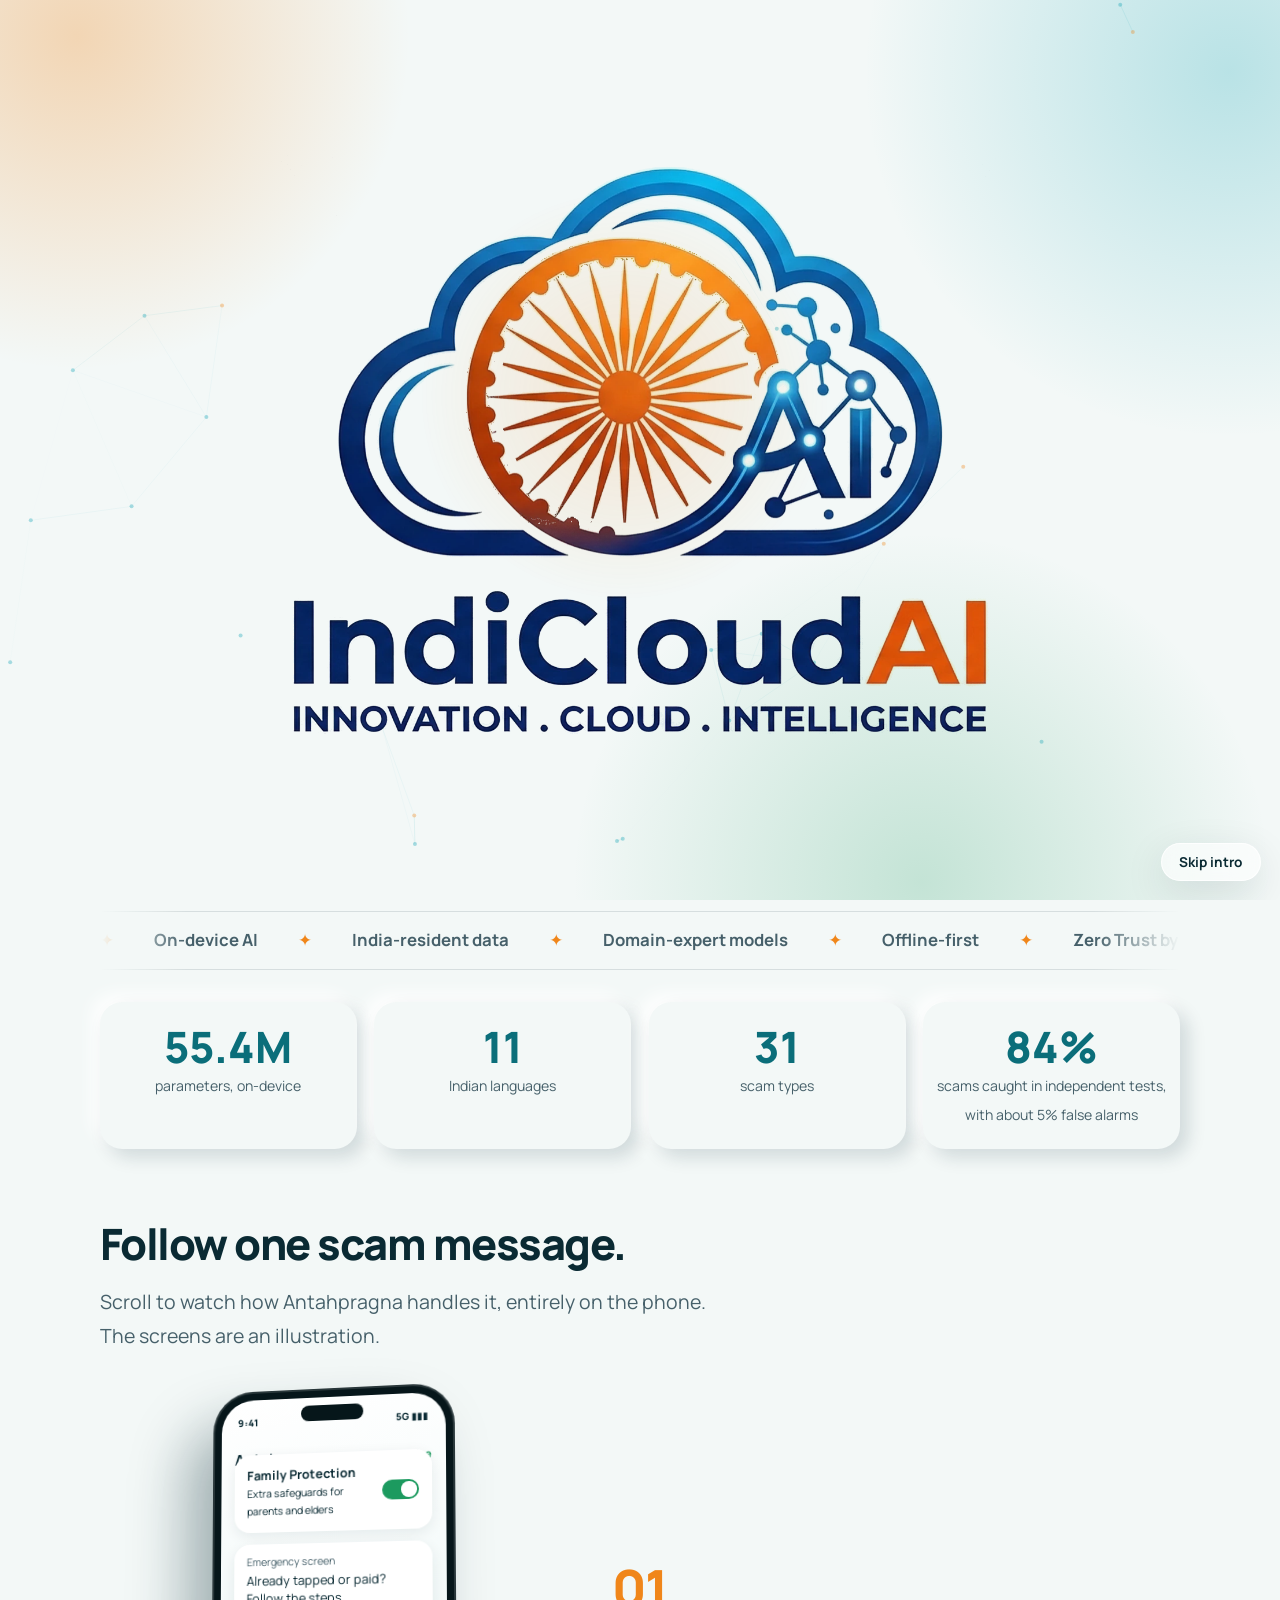
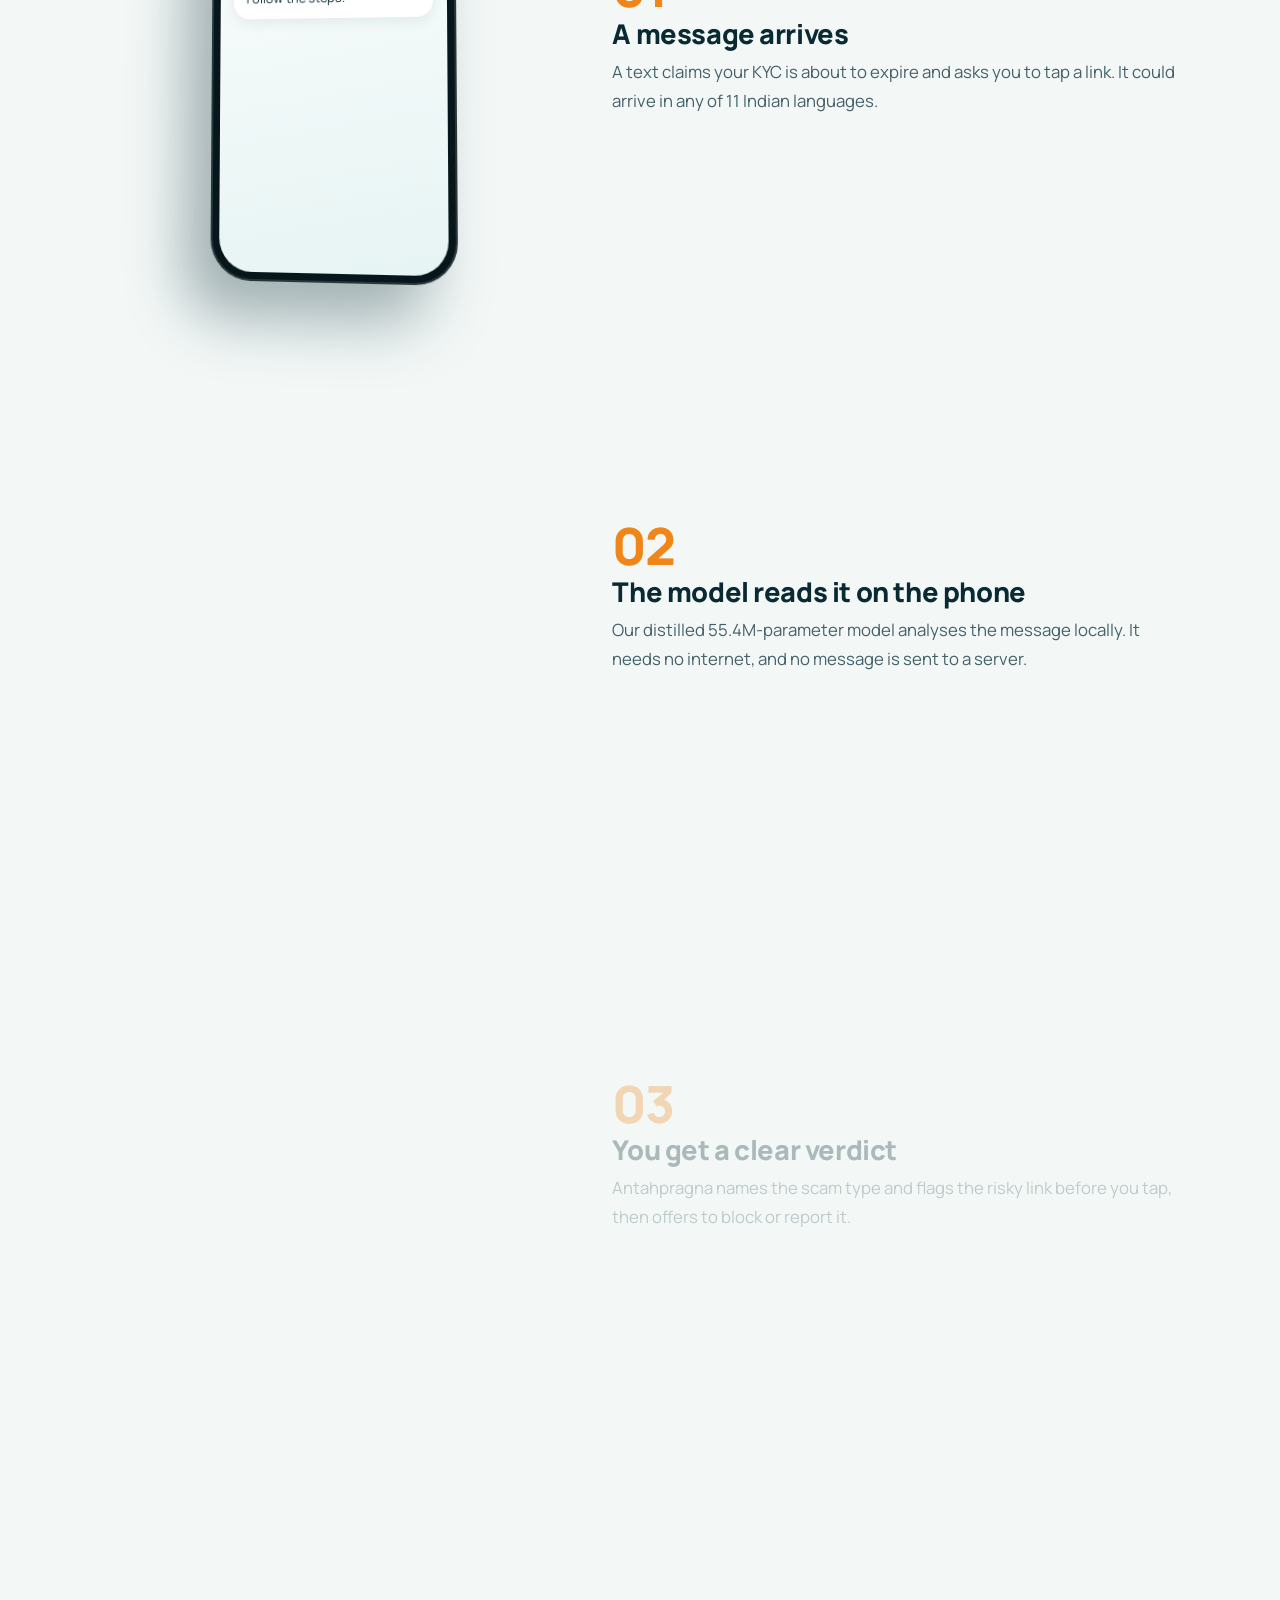
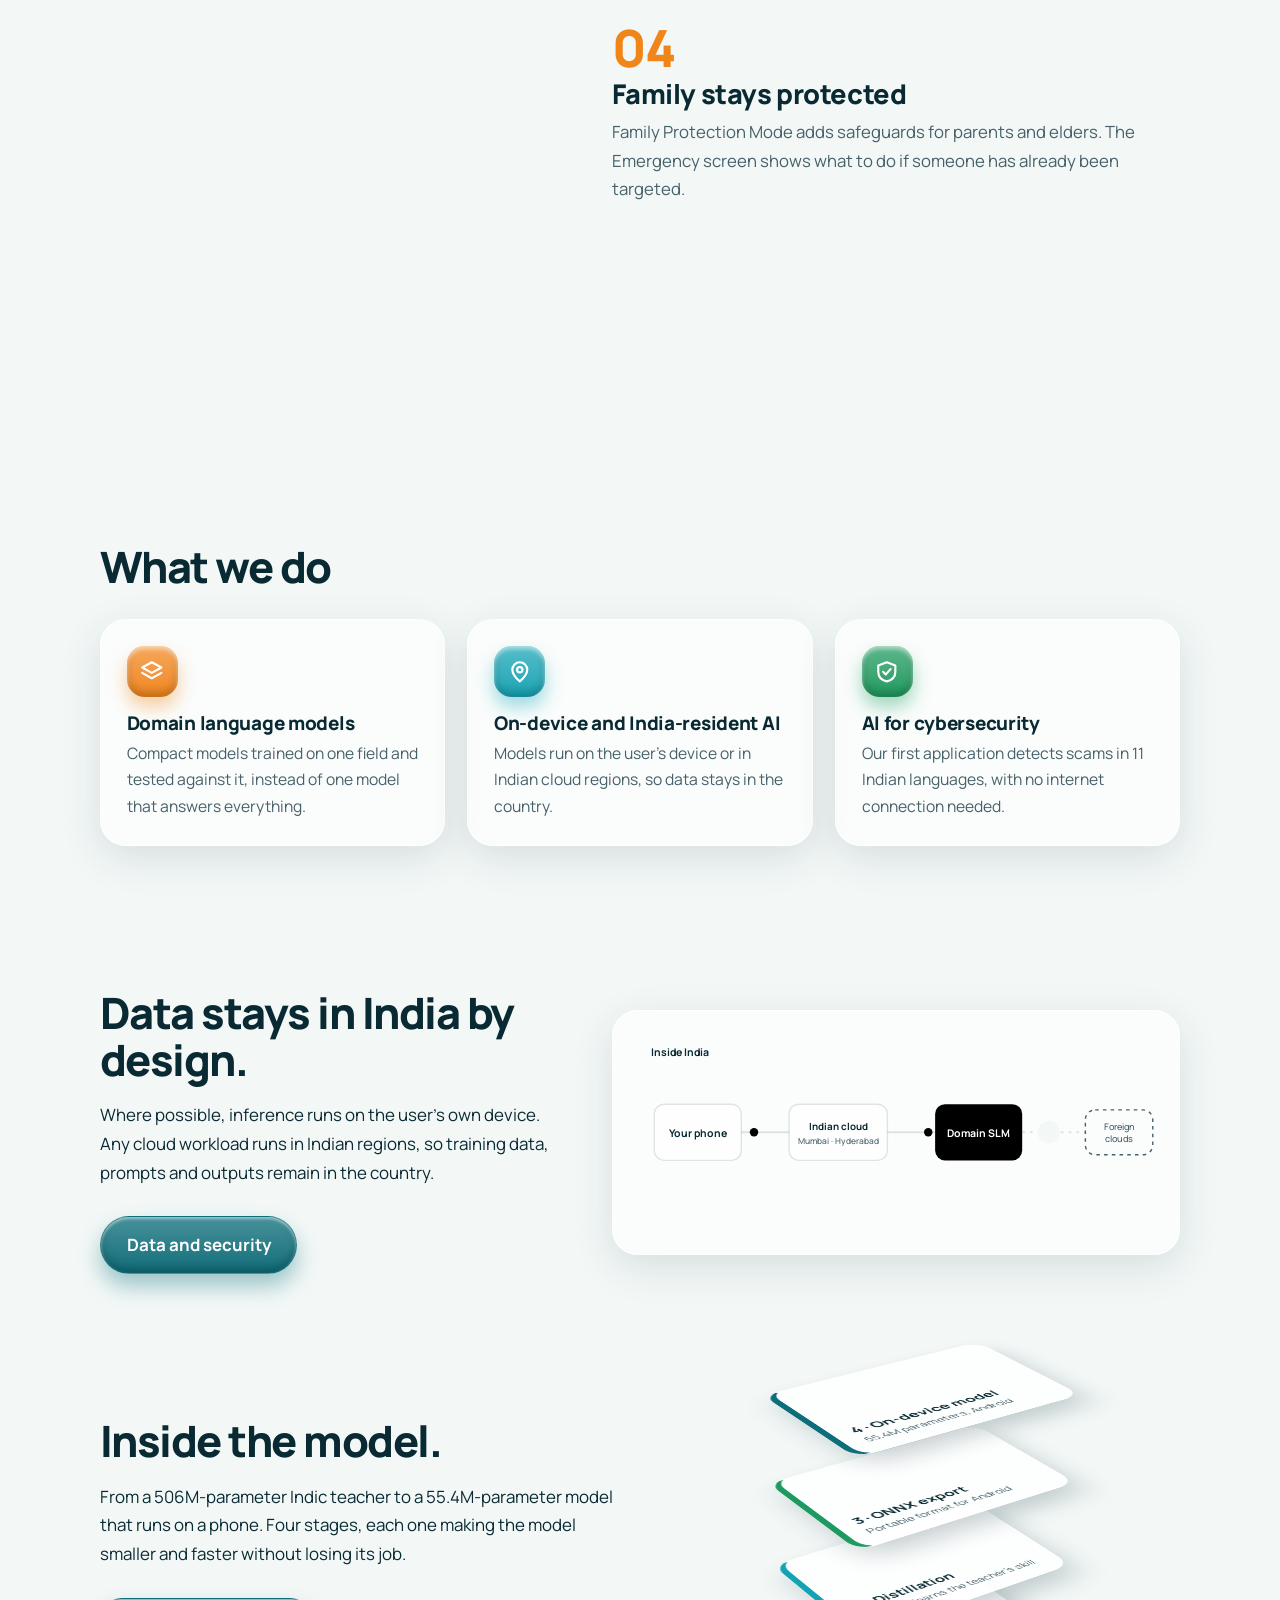
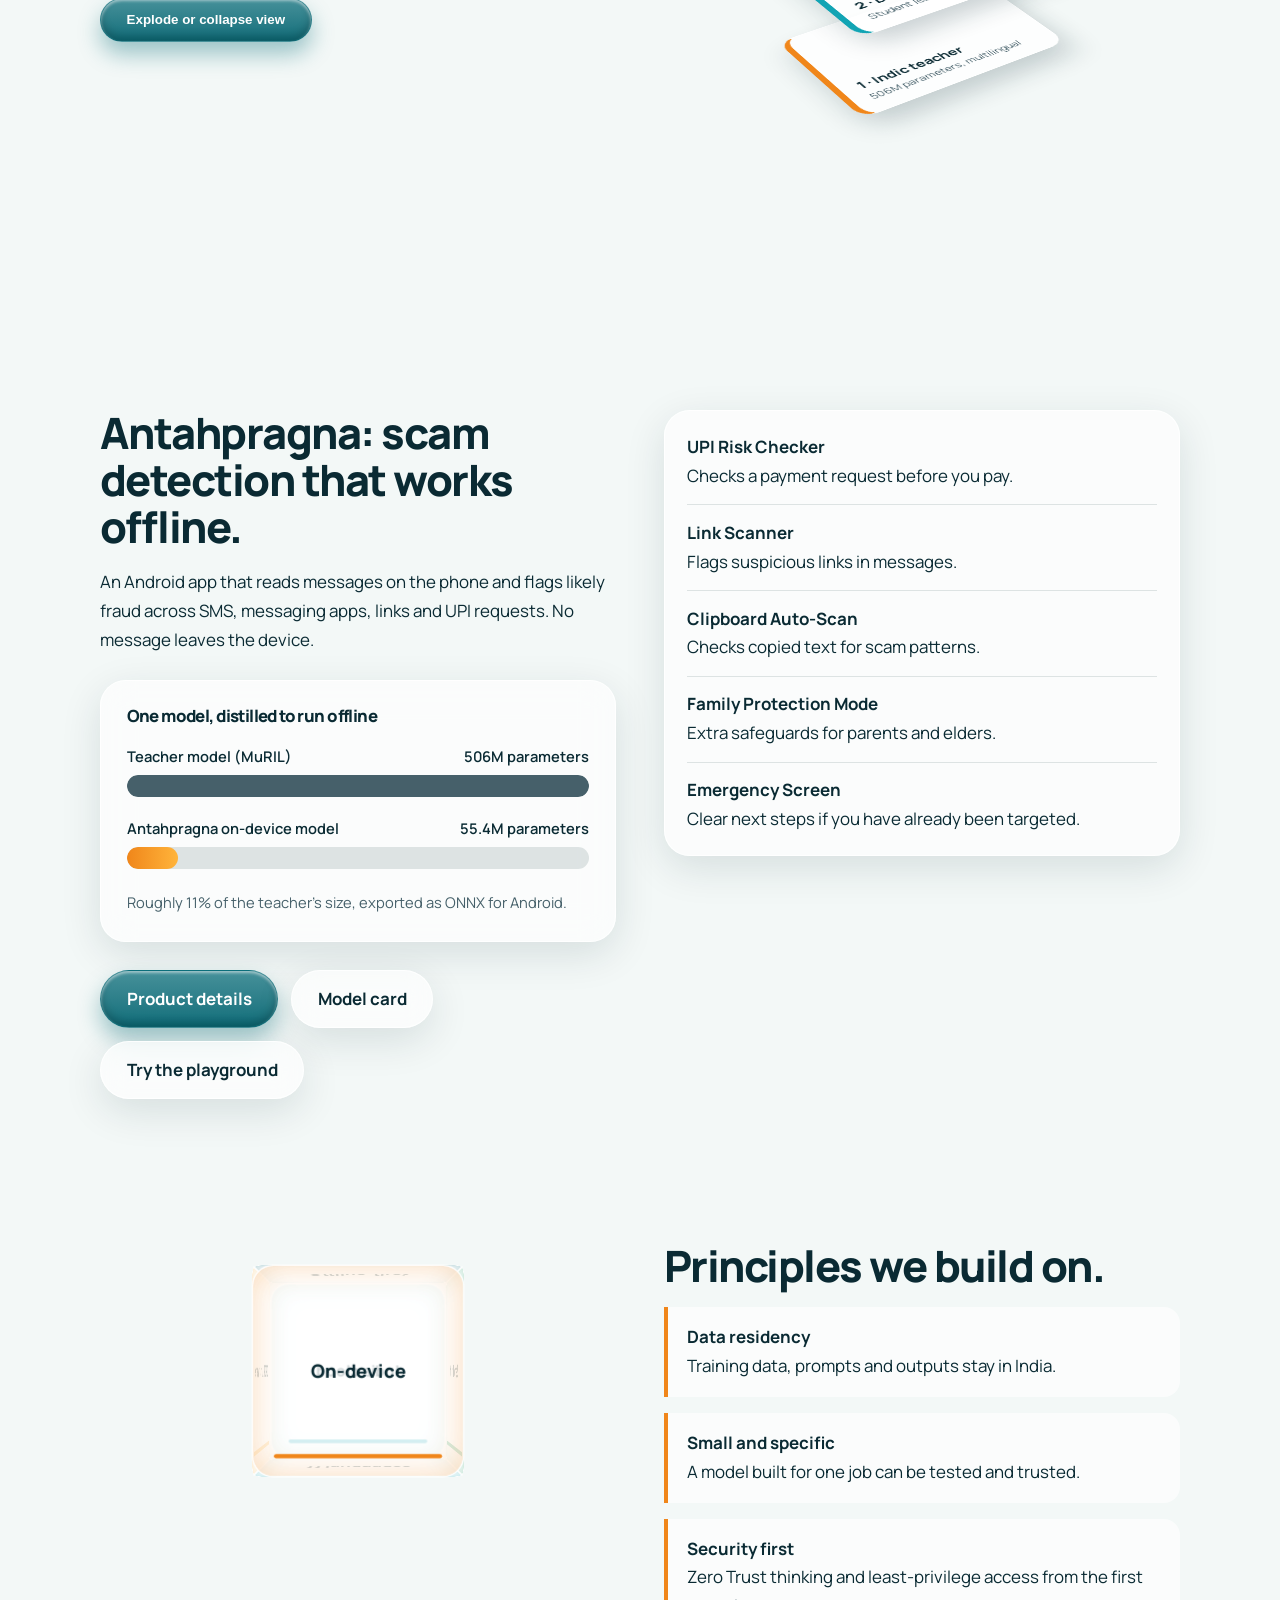
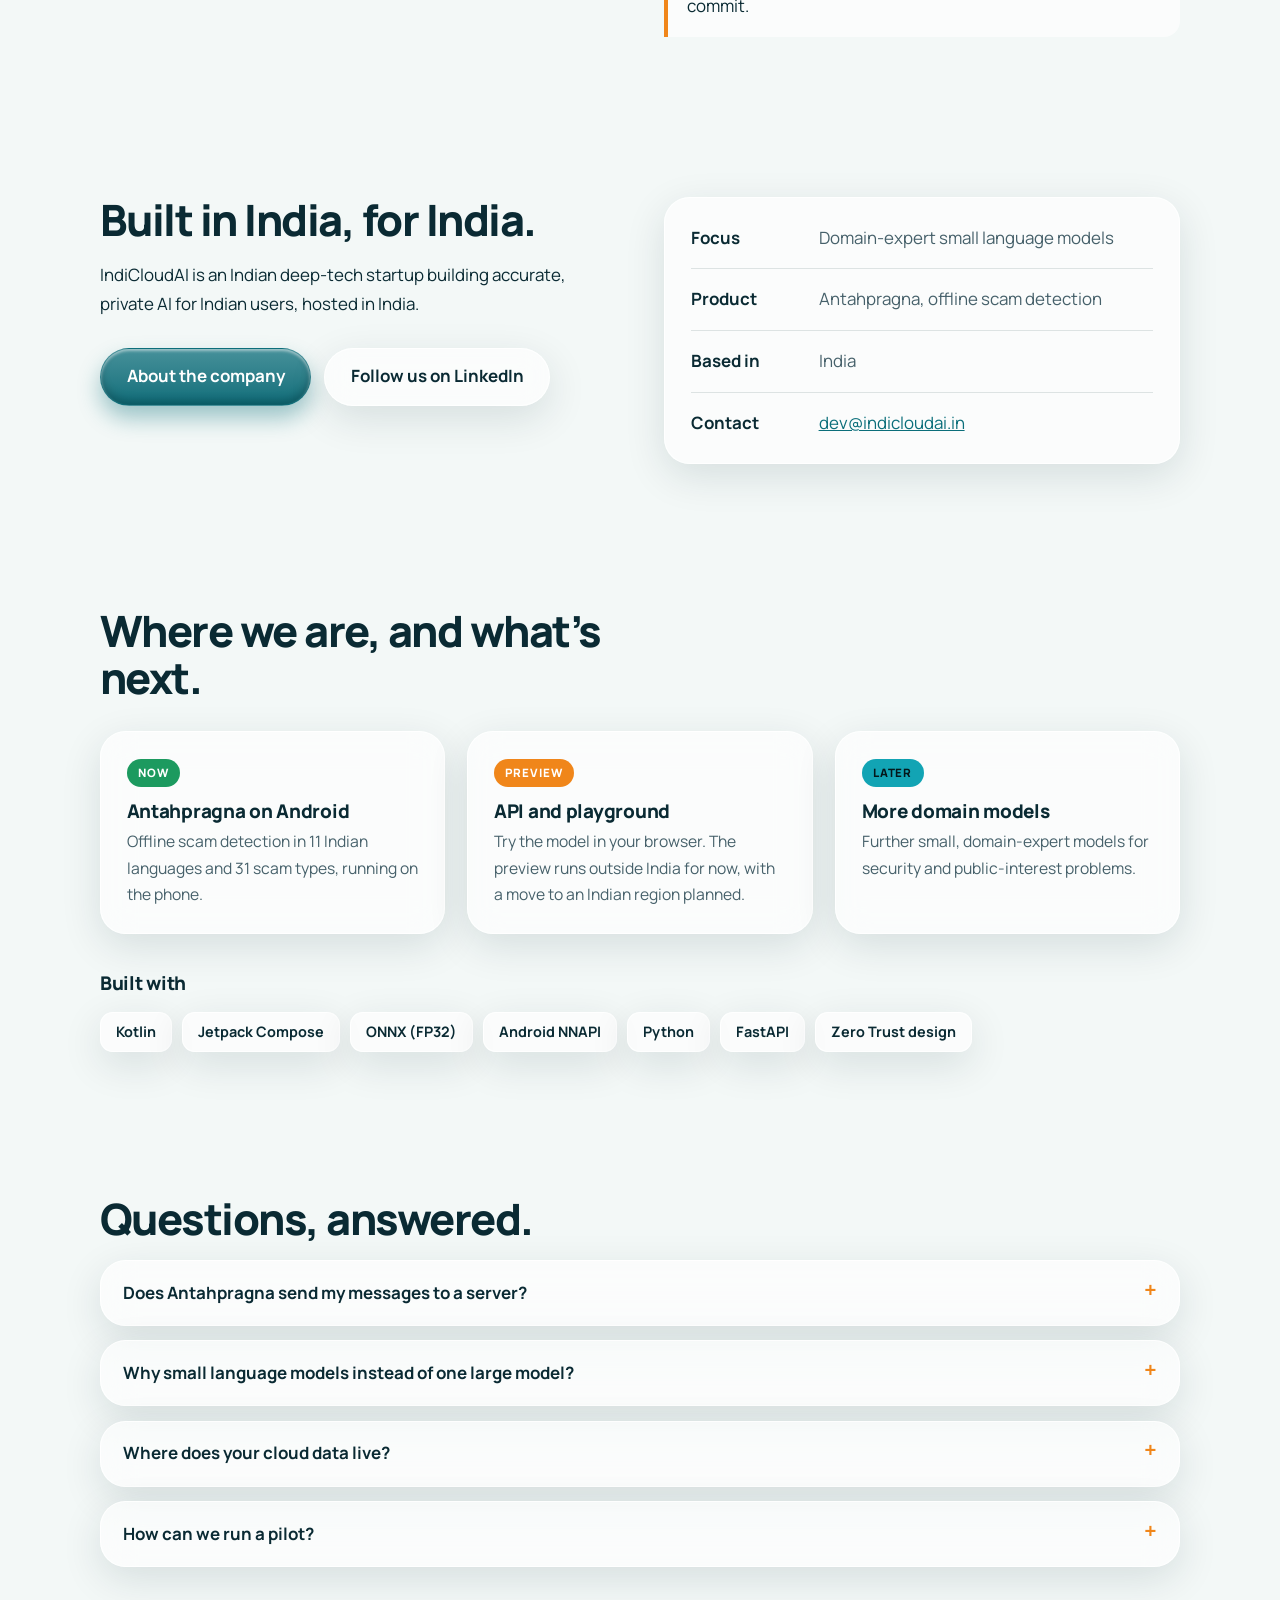
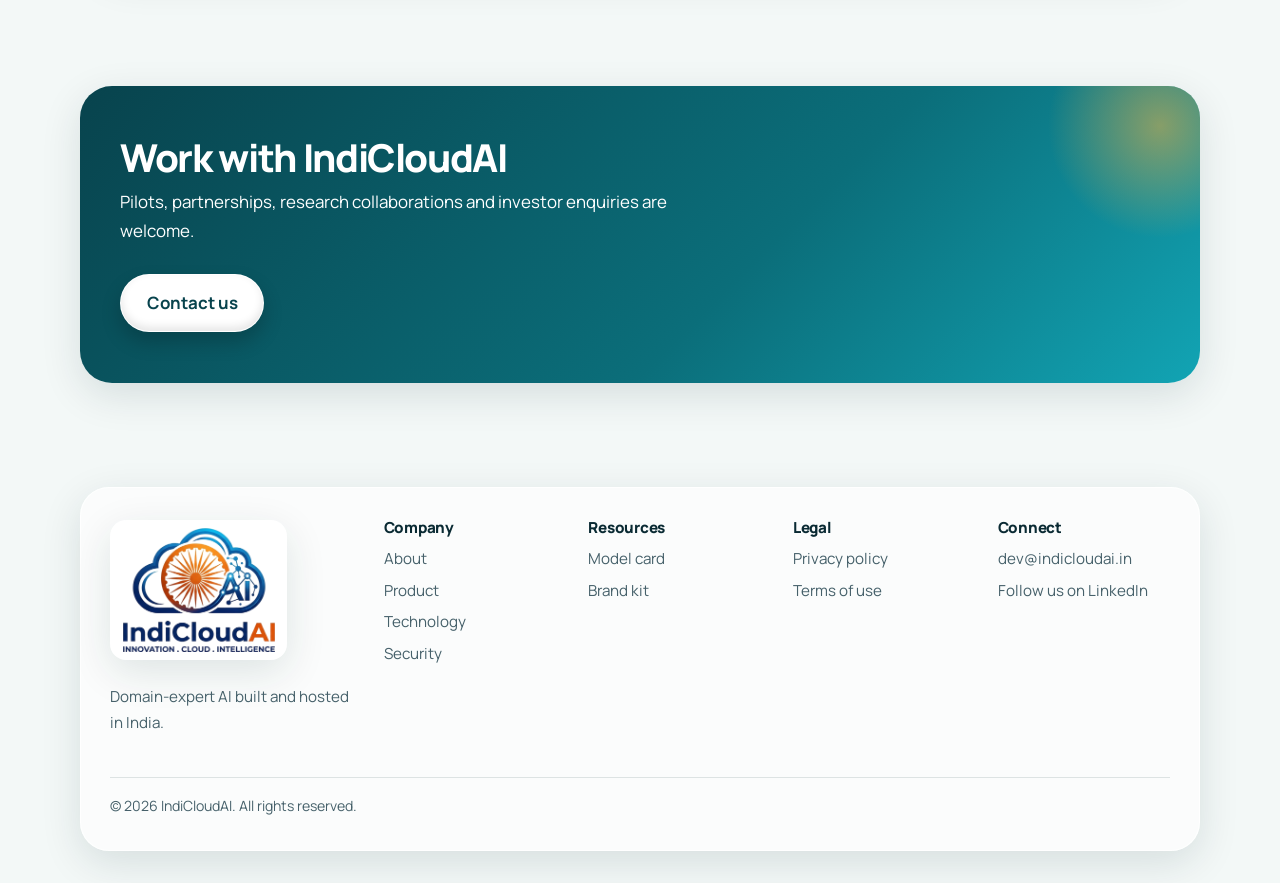
==== commit 1bf08a68: "Add files via upload" ====
--- a/index.html
+++ b/index.html
@@ -44,7 +44,7 @@
 <div class="foot">Analysed offline. Nothing left this phone.</div></div></div>
 <div class="chip c1">11 languages</div><div class="chip c2">Works offline</div><div class="chip c3">Data stays in India</div></div></div>
 <div class="wrap"><div class="tick" aria-hidden="true"><div><span>On-device AI</span><span>India-resident data</span><span>Domain-expert models</span><span>Offline-first</span><span>Zero Trust by design</span><span>11 Indian languages</span><span>Built in India</span><span>DPDP Act aware</span><span>On-device AI</span><span>India-resident data</span><span>Domain-expert models</span><span>Offline-first</span><span>Zero Trust by design</span><span>11 Indian languages</span><span>Built in India</span><span>DPDP Act aware</span></div></div>
-<div class="metrics"><div><strong data-count="55.4" data-dec="1" data-suf="M">55.4M</strong><small>parameters, on-device</small></div><div><strong data-count="11">11</strong><small>Indian languages</small></div><div><strong data-count="31">31</strong><small>scam types</small></div><div><strong data-count="84" data-suf="%">84%</strong><small>scams caught, independent tests</small></div></div></div>
+<div class="metrics"><div><strong data-count="55.4" data-dec="1" data-suf="M">55.4M</strong><small>parameters, on-device</small></div><div><strong data-count="11">11</strong><small>Indian languages</small></div><div><strong data-count="31">31</strong><small>scam types</small></div><div><strong data-count="84" data-suf="%">84%</strong><small>scams caught in independent tests, with about 5% false alarms</small></div></div></div>
 
 <section id="story"><div class="wrap"><h2 class="h">Follow one scam message.</h2>
 <p class="lead" style="margin-top:0;max-width:52ch">Scroll to watch how Antahpragna handles it, entirely on the phone. The screens are an illustration.</p>
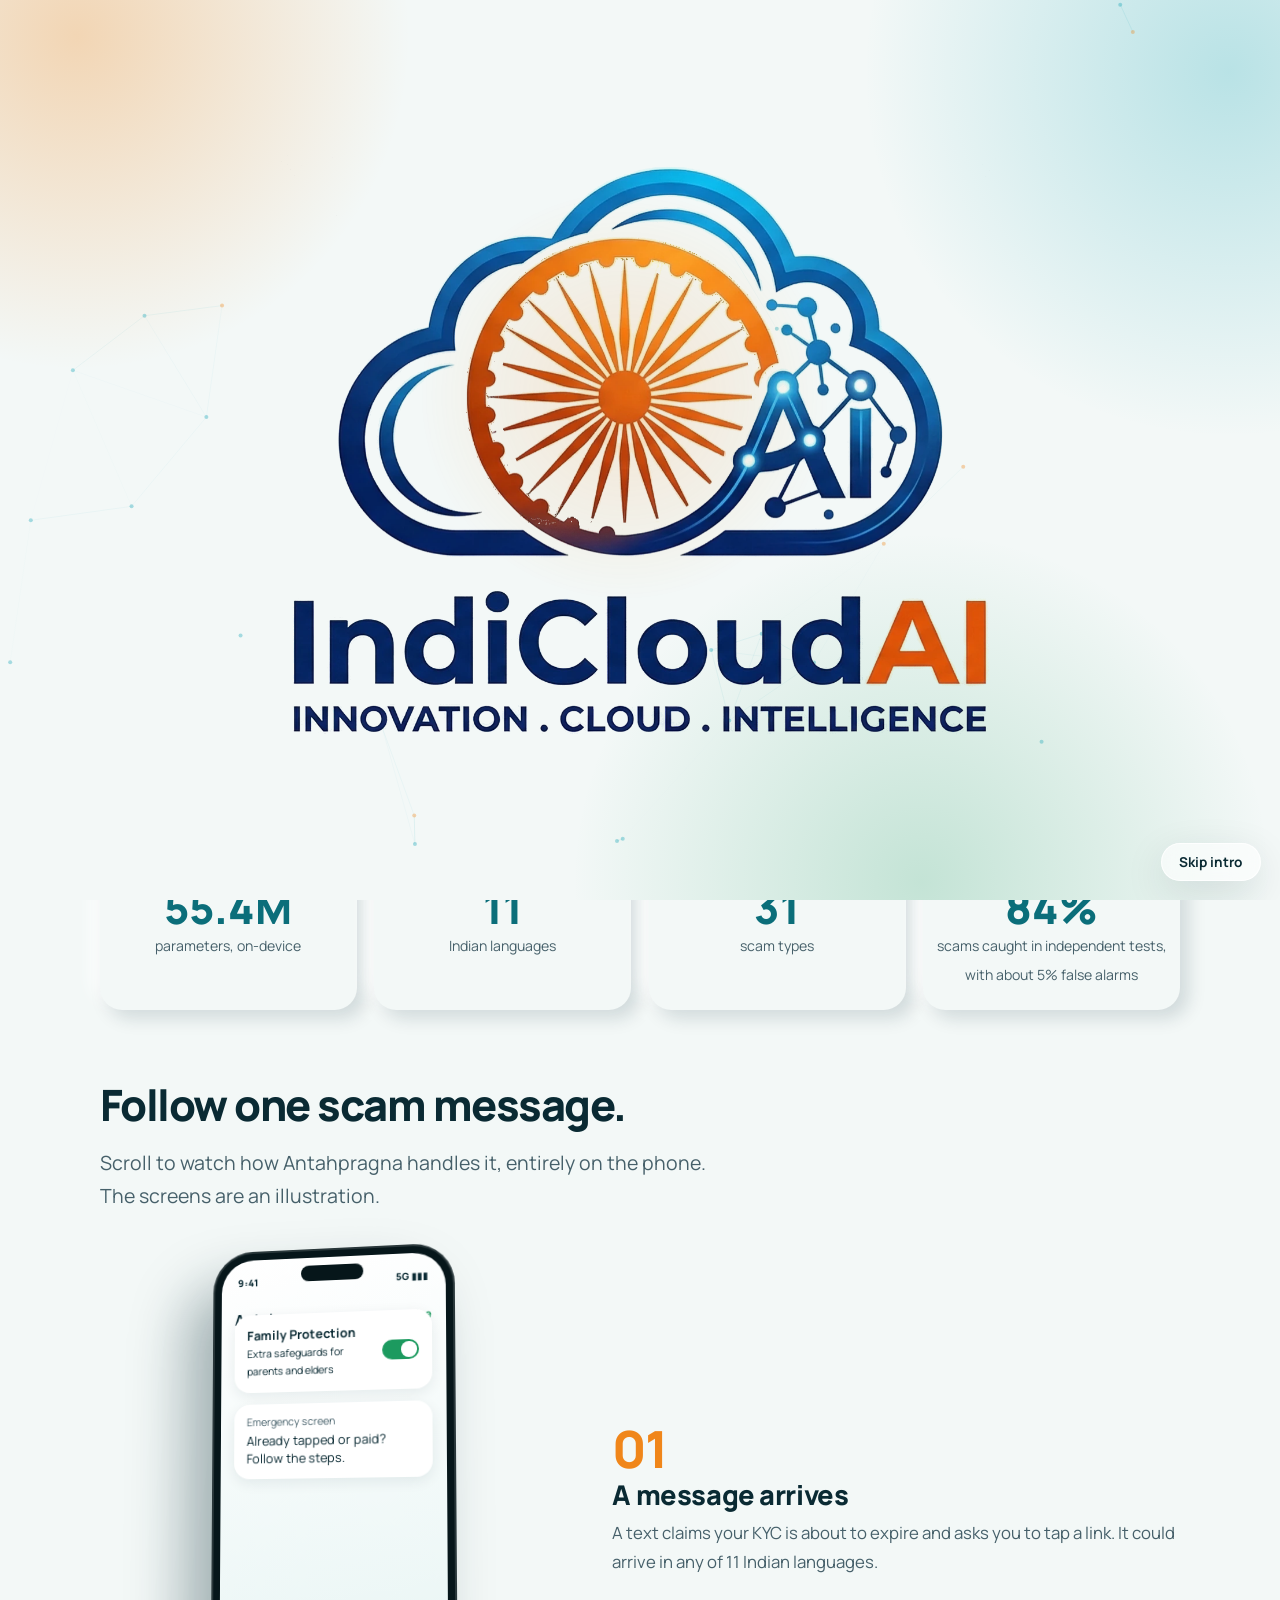
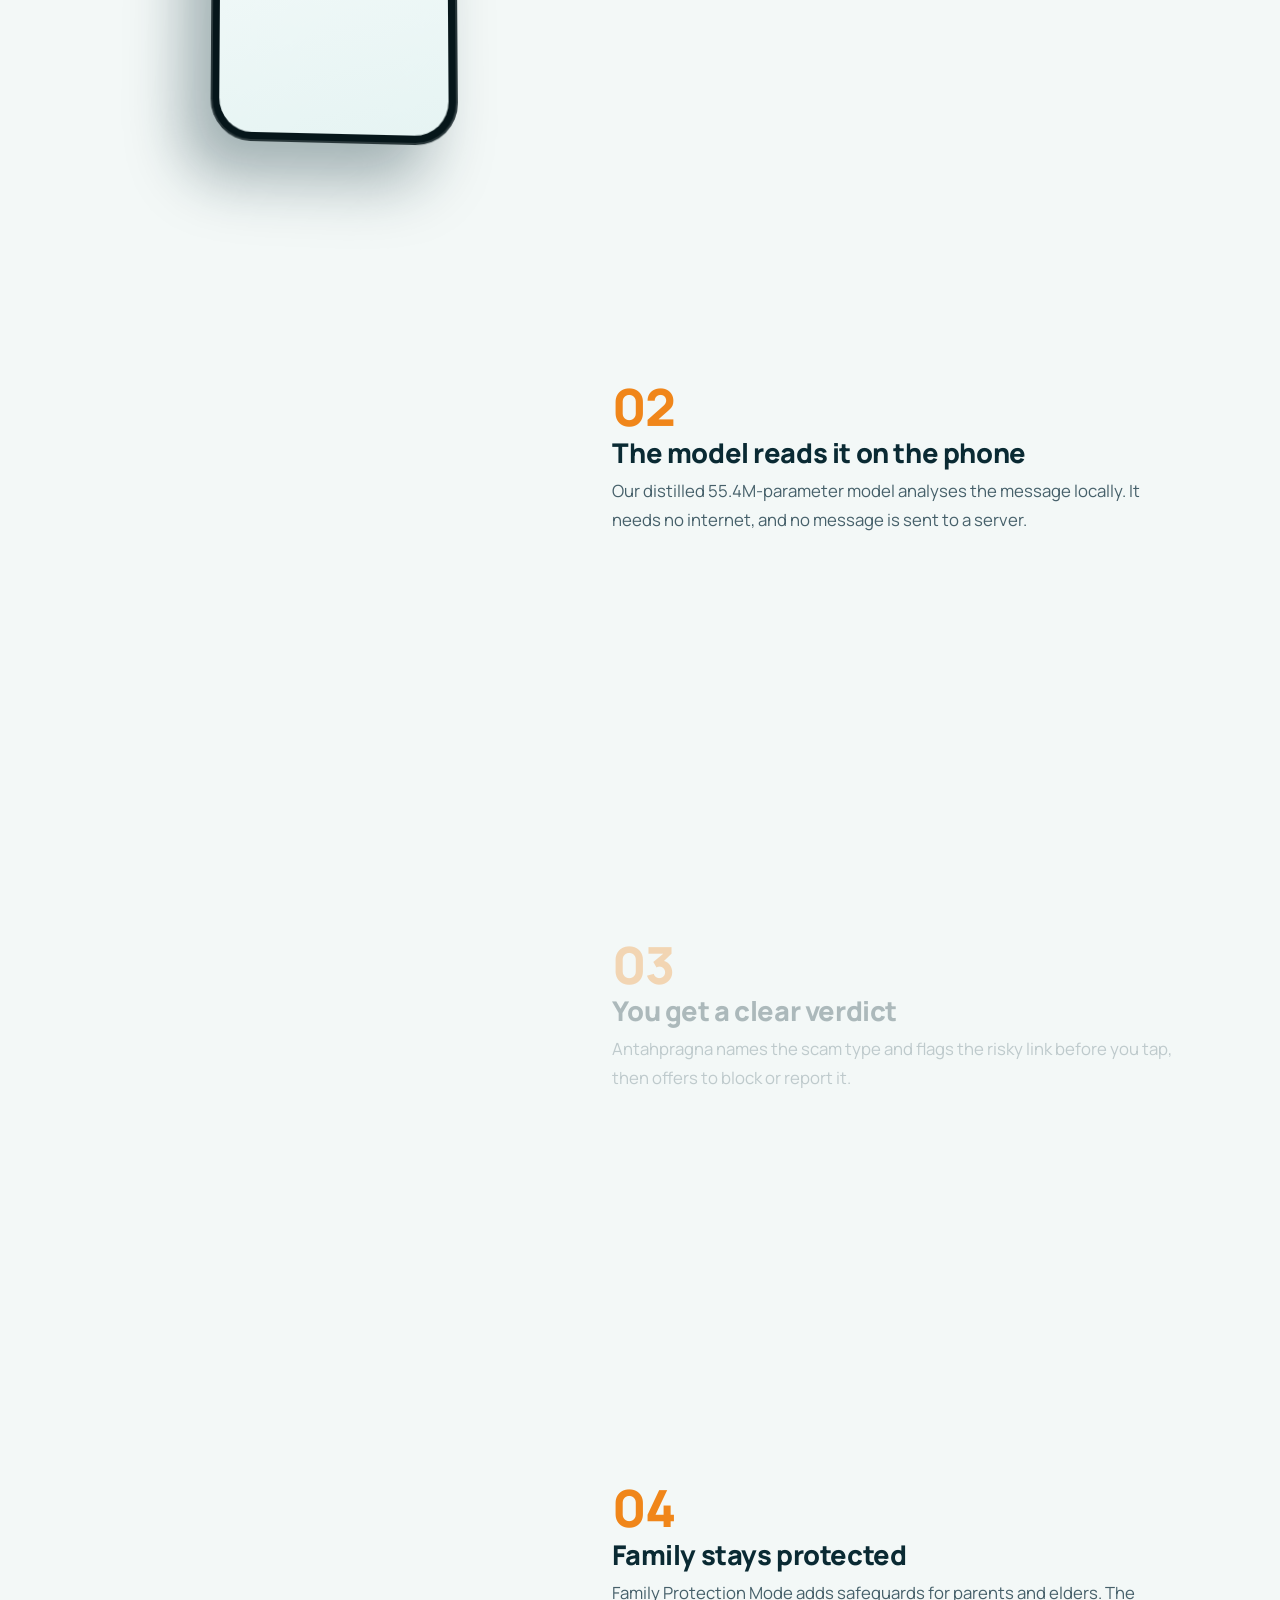
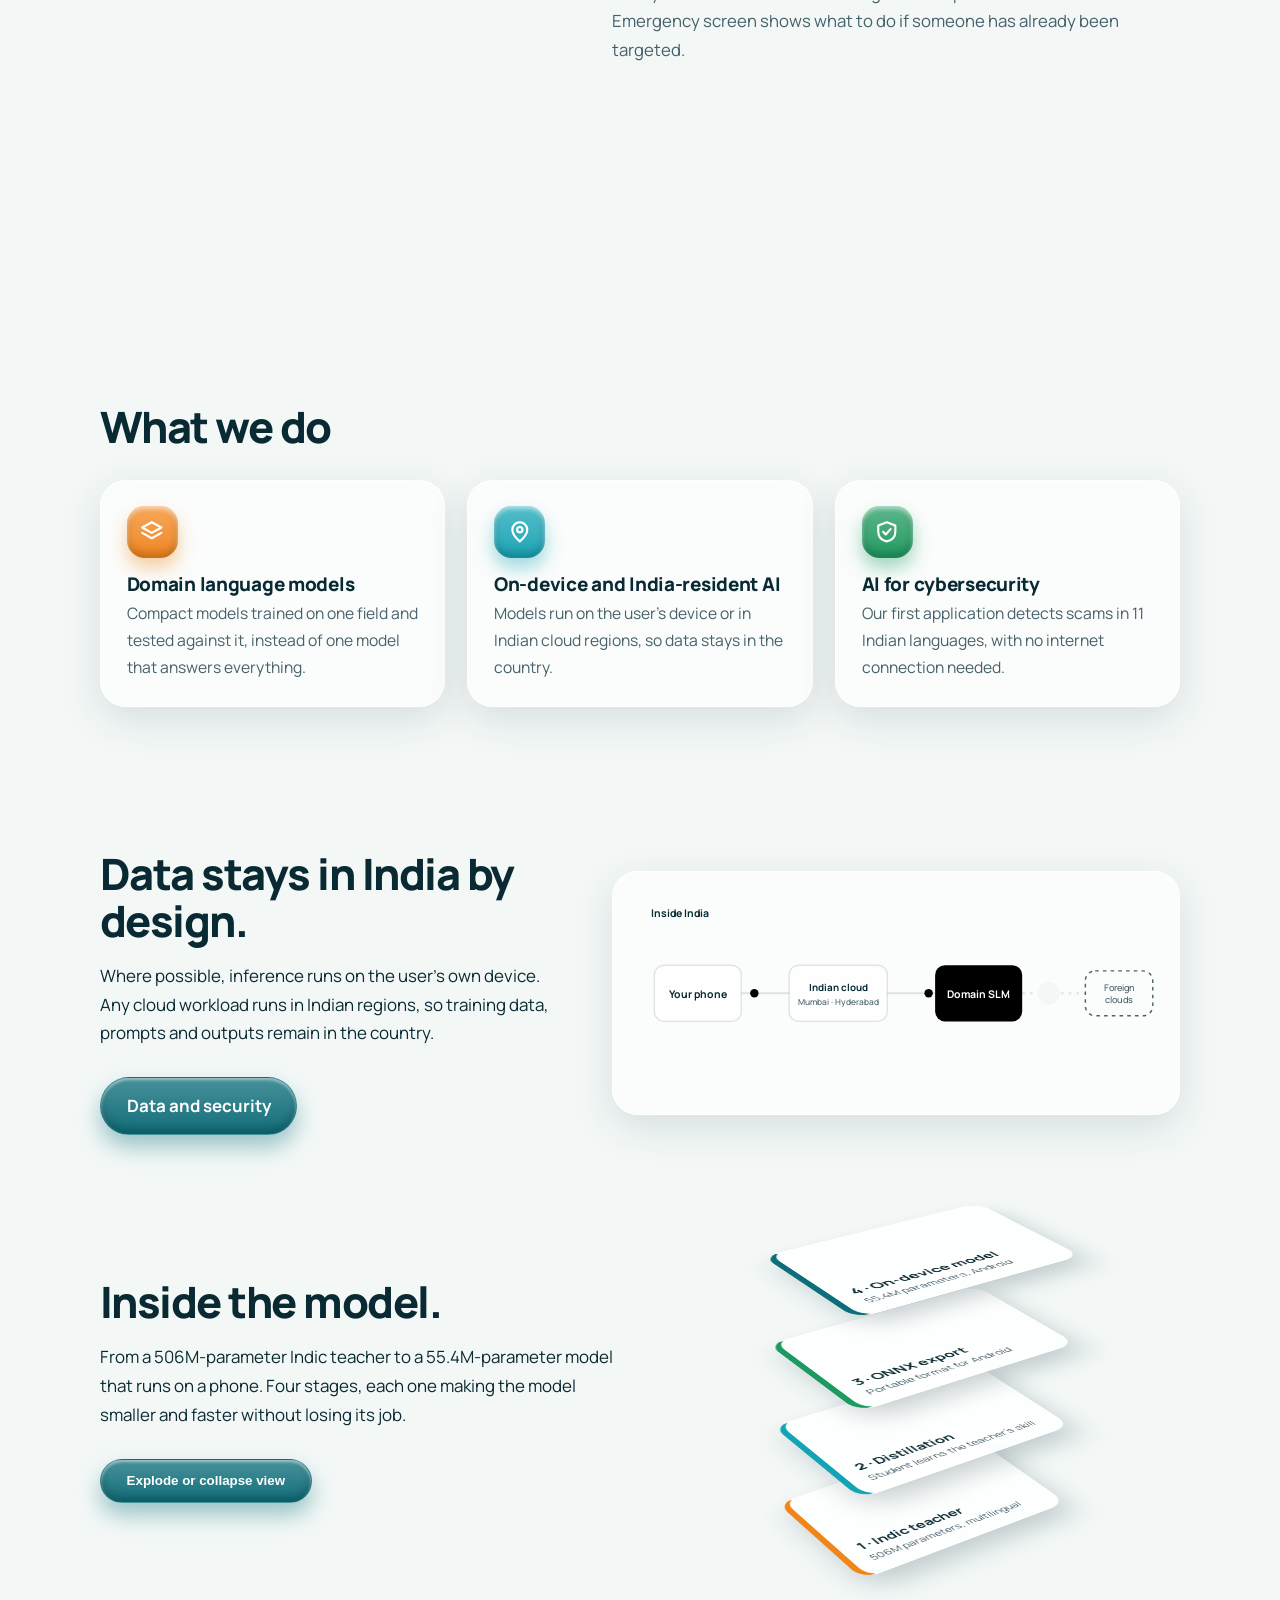
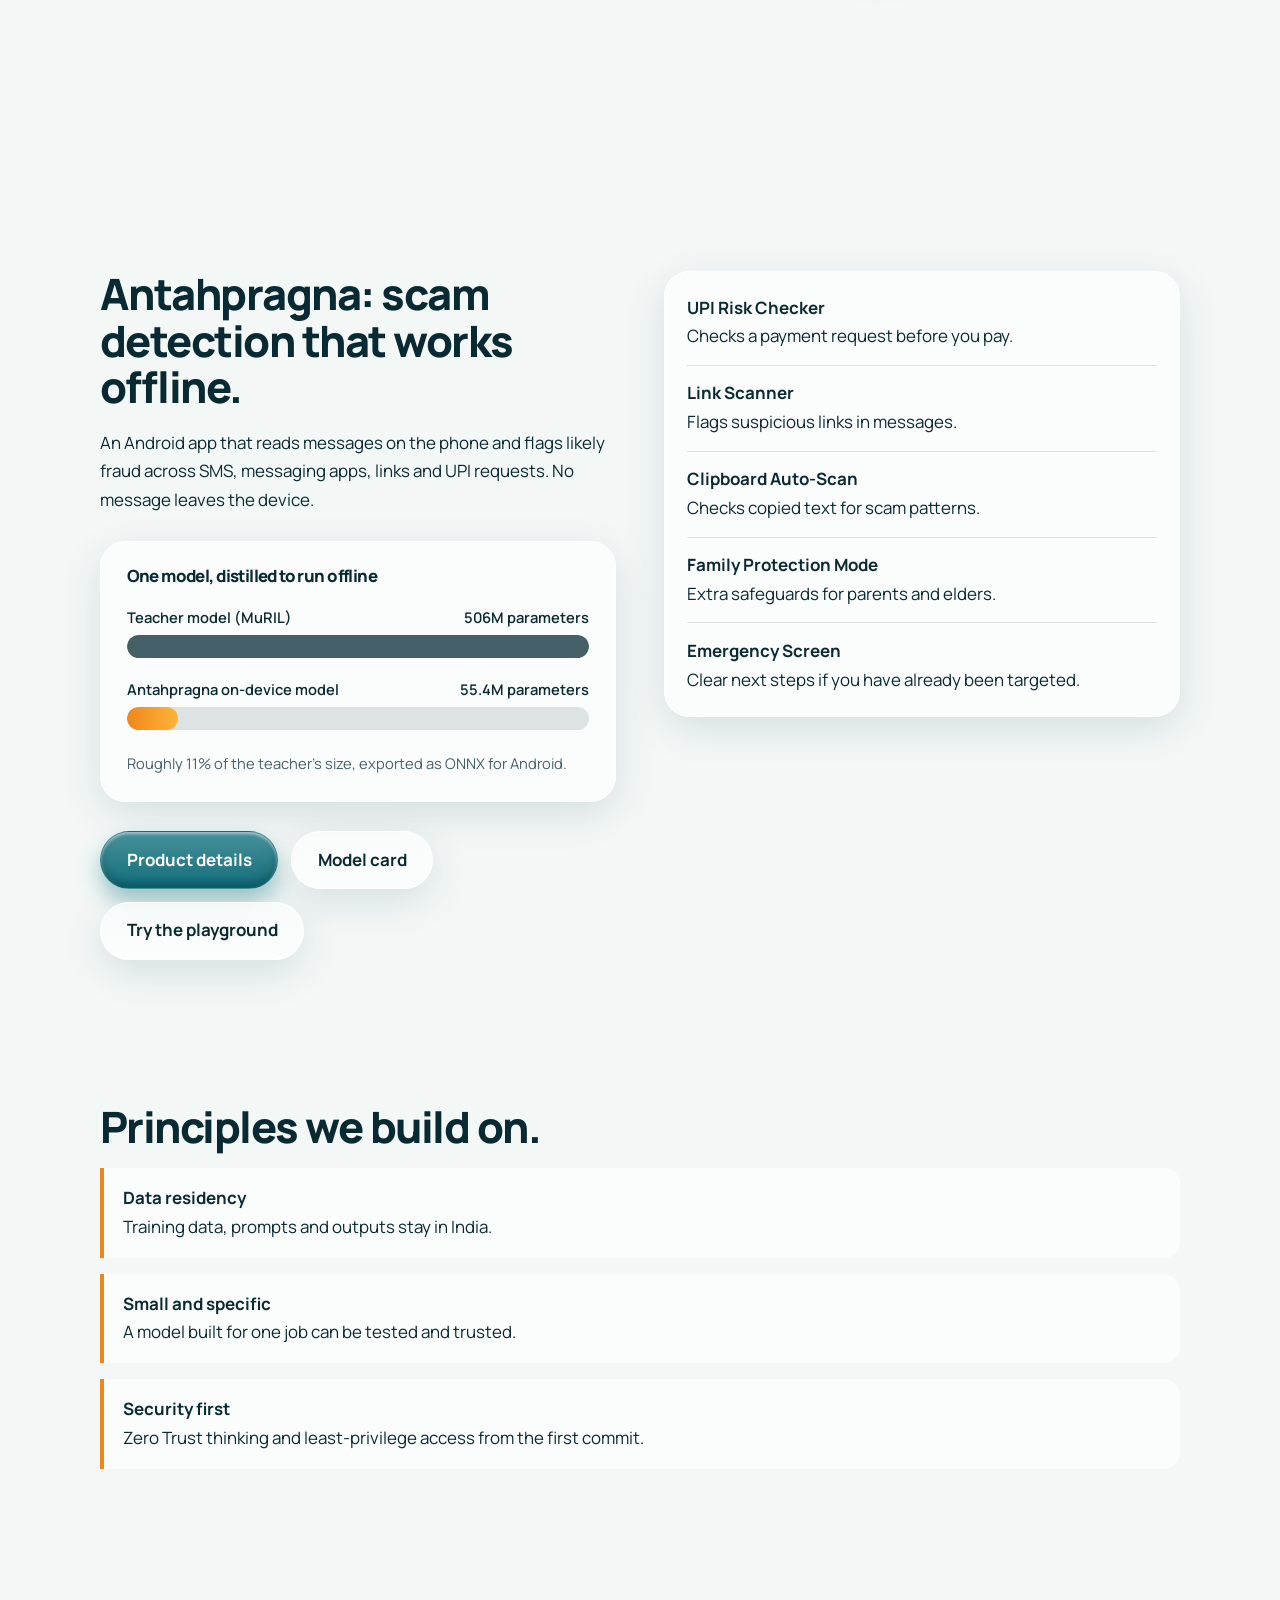
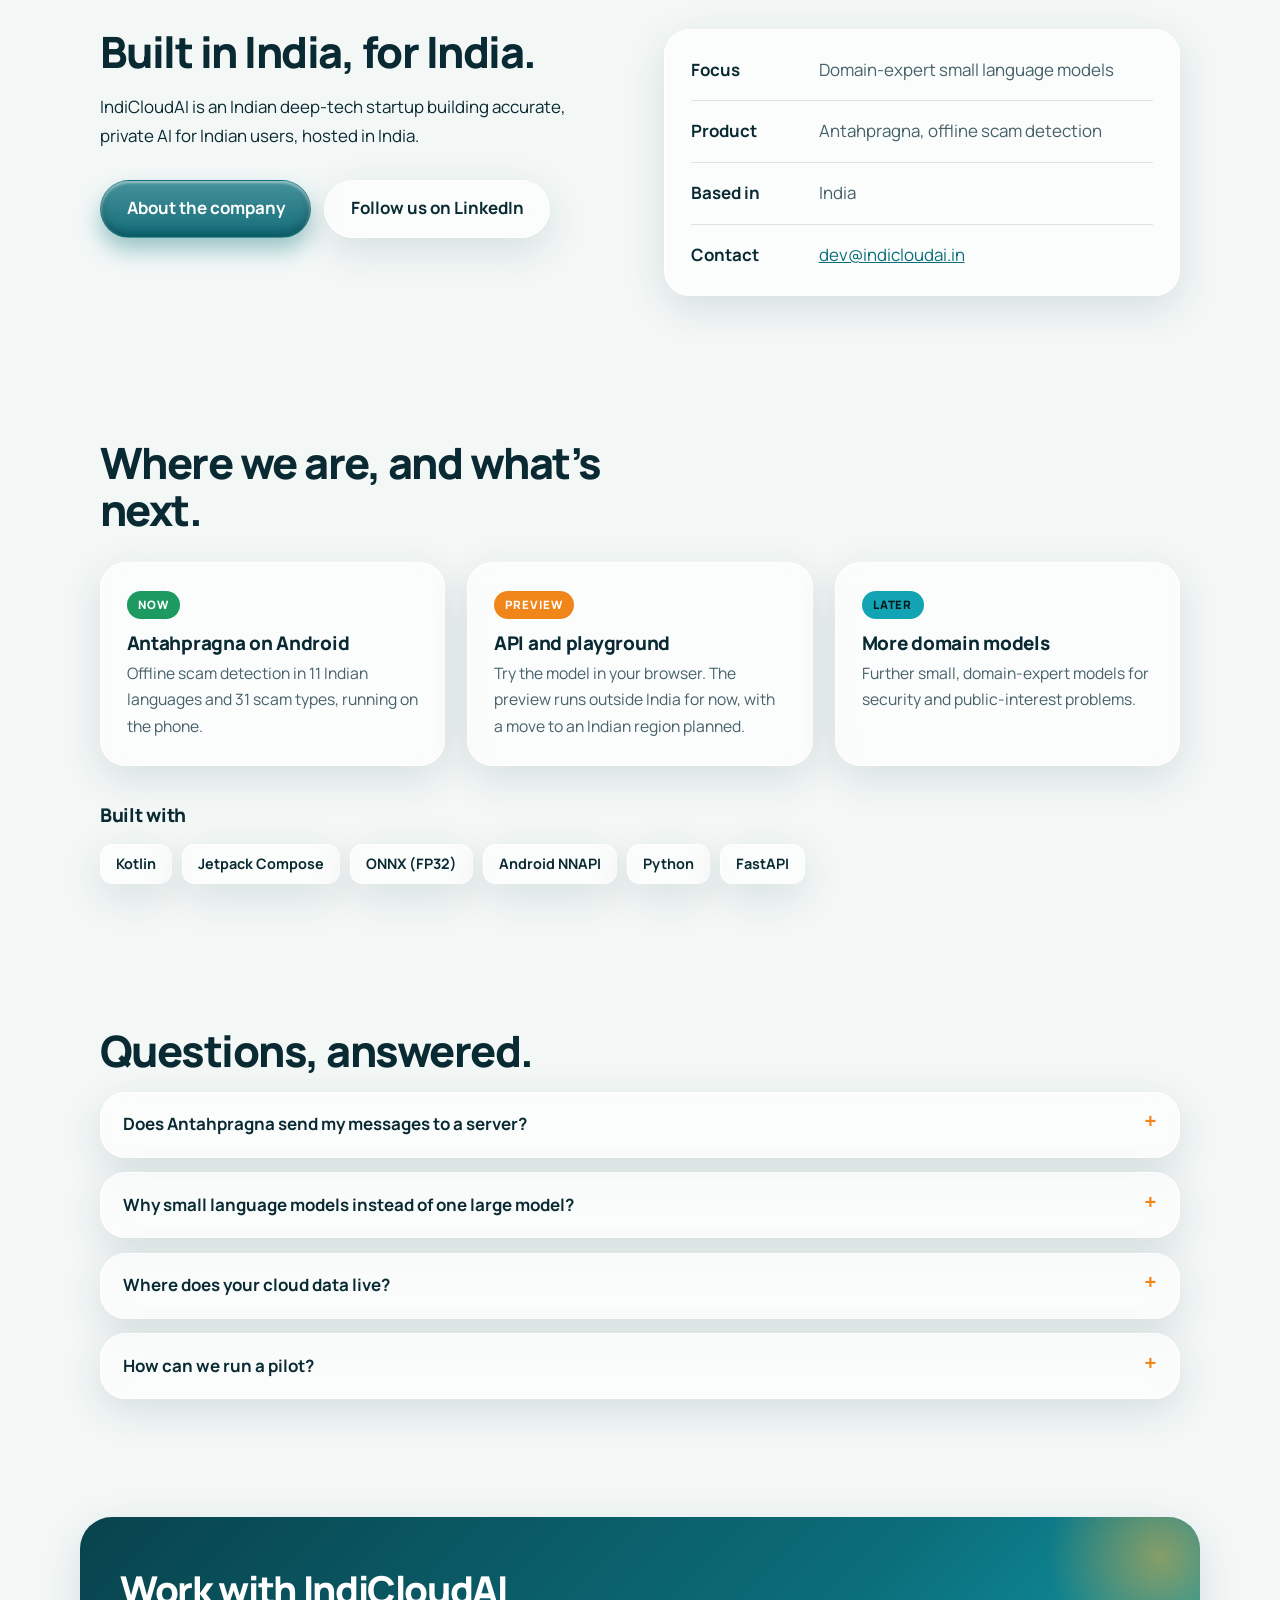
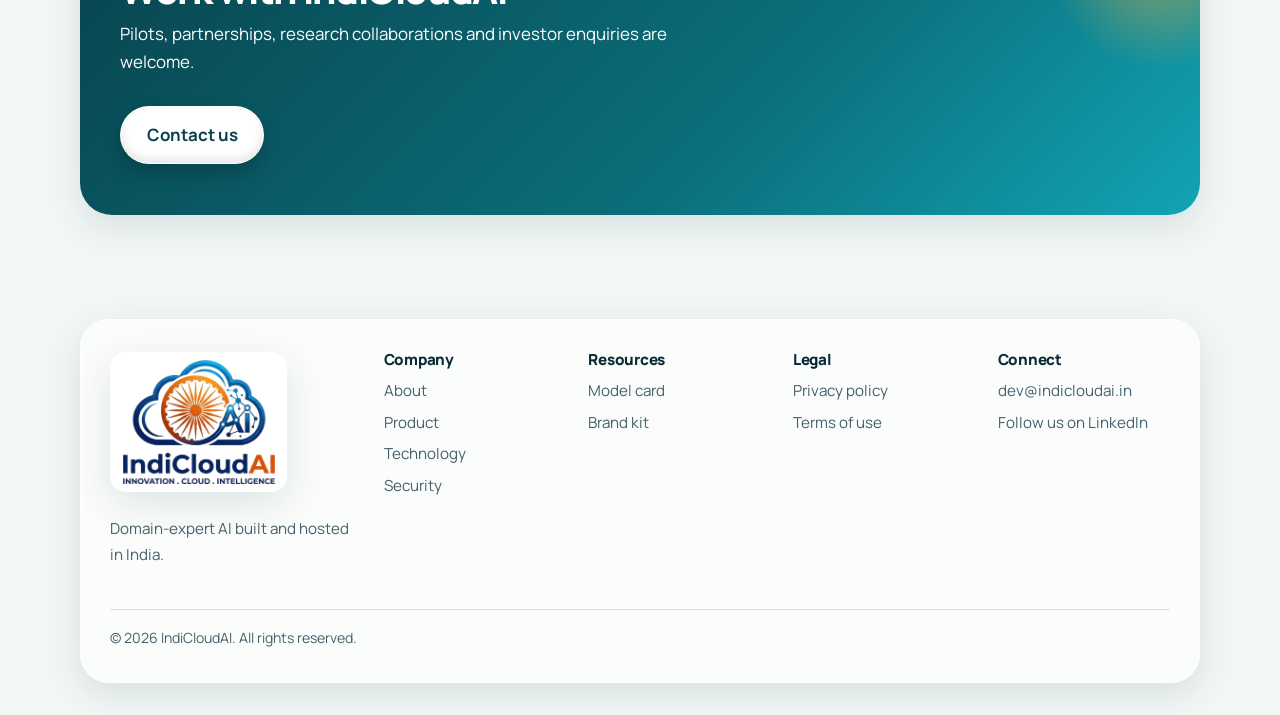
==== commit ad889751: "Add files via upload" ====
--- a/index.html
+++ b/index.html
@@ -43,7 +43,7 @@
 <div class="acts"><span>Block</span><span>Report</span></div>
 <div class="foot">Analysed offline. Nothing left this phone.</div></div></div>
 <div class="chip c1">11 languages</div><div class="chip c2">Works offline</div><div class="chip c3">Data stays in India</div></div></div>
-<div class="wrap"><div class="tick" aria-hidden="true"><div><span>On-device AI</span><span>India-resident data</span><span>Domain-expert models</span><span>Offline-first</span><span>Zero Trust by design</span><span>11 Indian languages</span><span>Built in India</span><span>DPDP Act aware</span><span>On-device AI</span><span>India-resident data</span><span>Domain-expert models</span><span>Offline-first</span><span>Zero Trust by design</span><span>11 Indian languages</span><span>Built in India</span><span>DPDP Act aware</span></div></div>
+<div class="wrap">
 <div class="metrics"><div><strong data-count="55.4" data-dec="1" data-suf="M">55.4M</strong><small>parameters, on-device</small></div><div><strong data-count="11">11</strong><small>Indian languages</small></div><div><strong data-count="31">31</strong><small>scam types</small></div><div><strong data-count="84" data-suf="%">84%</strong><small>scams caught in independent tests, with about 5% false alarms</small></div></div></div>
 
 <section id="story"><div class="wrap"><h2 class="h">Follow one scam message.</h2>
@@ -98,8 +98,7 @@
 <p>Roughly 11% of the teacher’s size, exported as ONNX for Android.</p></div>
 <div class="btns"><a class="btn p" href="products.html">Product details</a><a class="btn" href="model-card.html">Model card</a><a class="btn" href="playground.html">Try the playground</a></div></div><ul class="feat"><li><strong>UPI Risk Checker</strong>Checks a payment request before you pay.</li><li><strong>Link Scanner</strong>Flags suspicious links in messages.</li><li><strong>Clipboard Auto-Scan</strong>Checks copied text for scam patterns.</li><li><strong>Family Protection Mode</strong>Extra safeguards for parents and elders.</li><li><strong>Emergency Screen</strong>Clear next steps if you have already been targeted.</li></ul></div></section>
 
-<section><div class="wrap two"><div class="cube-wrap" aria-hidden="true"><div class="cube"><div class="f1" style="--t:var(--acc)">On-device</div><div class="f2" style="--t:var(--cyan)">India cloud</div><div class="f3" style="--t:var(--green)">Zero Trust</div><div class="f4" style="--t:var(--acc2)">DPDP Act aware</div><div class="f5" style="--t:var(--brand)">Offline-first</div><div class="f6" style="--t:var(--cyan)">11 languages</div></div></div>
-<div><h2 class="h">Principles we build on.</h2><ul class="prin"><li><strong>Data residency</strong>Training data, prompts and outputs stay in India.</li><li><strong>Small and specific</strong>A model built for one job can be tested and trusted.</li><li><strong>Security first</strong>Zero Trust thinking and least-privilege access from the first commit.</li></ul></div></div></section>
+<section><div class="wrap"><h2 class="h">Principles we build on.</h2><ul class="prin"><li><strong>Data residency</strong>Training data, prompts and outputs stay in India.</li><li><strong>Small and specific</strong>A model built for one job can be tested and trusted.</li><li><strong>Security first</strong>Zero Trust thinking and least-privilege access from the first commit.</li></ul></div></section>
 <section><div class="wrap two"><div><h2 class="h">Built in India, for India.</h2>
 <p>IndiCloudAI is an Indian deep-tech startup building accurate, private AI for Indian users, hosted in India.</p>
 <div class="btns"><a class="btn p" href="about.html">About the company</a><a class="btn" href="https://www.linkedin.com/company/indicloudai/" rel="noopener" target="_blank">Follow us on LinkedIn</a></div></div>
@@ -110,7 +109,7 @@
 <div><span class="st next">Preview</span><h3>API and playground</h3><p>Try the model in your browser. The preview runs outside India for now, with a move to an Indian region planned.</p></div>
 <div><span class="st later">Later</span><h3>More domain models</h3><p>Further small, domain-expert models for security and public-interest problems.</p></div></div>
 <h3 style="margin-top:2.4rem">Built with</h3>
-<div class="stack"><span>Kotlin</span><span>Jetpack Compose</span><span>ONNX (FP32)</span><span>Android NNAPI</span><span>Python</span><span>FastAPI</span><span>Zero Trust design</span></div></div></section>
+<div class="stack"><span>Kotlin</span><span>Jetpack Compose</span><span>ONNX (FP32)</span><span>Android NNAPI</span><span>Python</span><span>FastAPI</span></div></div></section>
 <section><div class="wrap"><h2 class="h">Questions, answered.</h2><details class="qa"><summary>Does Antahpragna send my messages to a server?</summary><p>No. The model runs on your phone, and message contents are not sent to our servers.</p></details><details class="qa"><summary>Why small language models instead of one large model?</summary><p>A small model trained on one domain can be tested and measured against that domain, and it is light enough to run on a device or in an Indian data centre.</p></details><details class="qa"><summary>Where does your cloud data live?</summary><p>Our production design runs any cloud workload in Indian regions, so training data, prompts and outputs remain in India. The public playground preview currently runs on a demo server in Singapore, and we plan to move it.</p></details><details class="qa"><summary>How can we run a pilot?</summary><p>Email dev@indicloudai.in with your use case, and we will get back to you.</p></details></div></section>
 <section class="band"><div class="wrap"><h2>Work with IndiCloudAI</h2><p>Pilots, partnerships, research collaborations and investor enquiries are welcome.</p><div class="btns"><a class="btn" href="contact.html">Contact us</a></div></div></section>
 </main>
